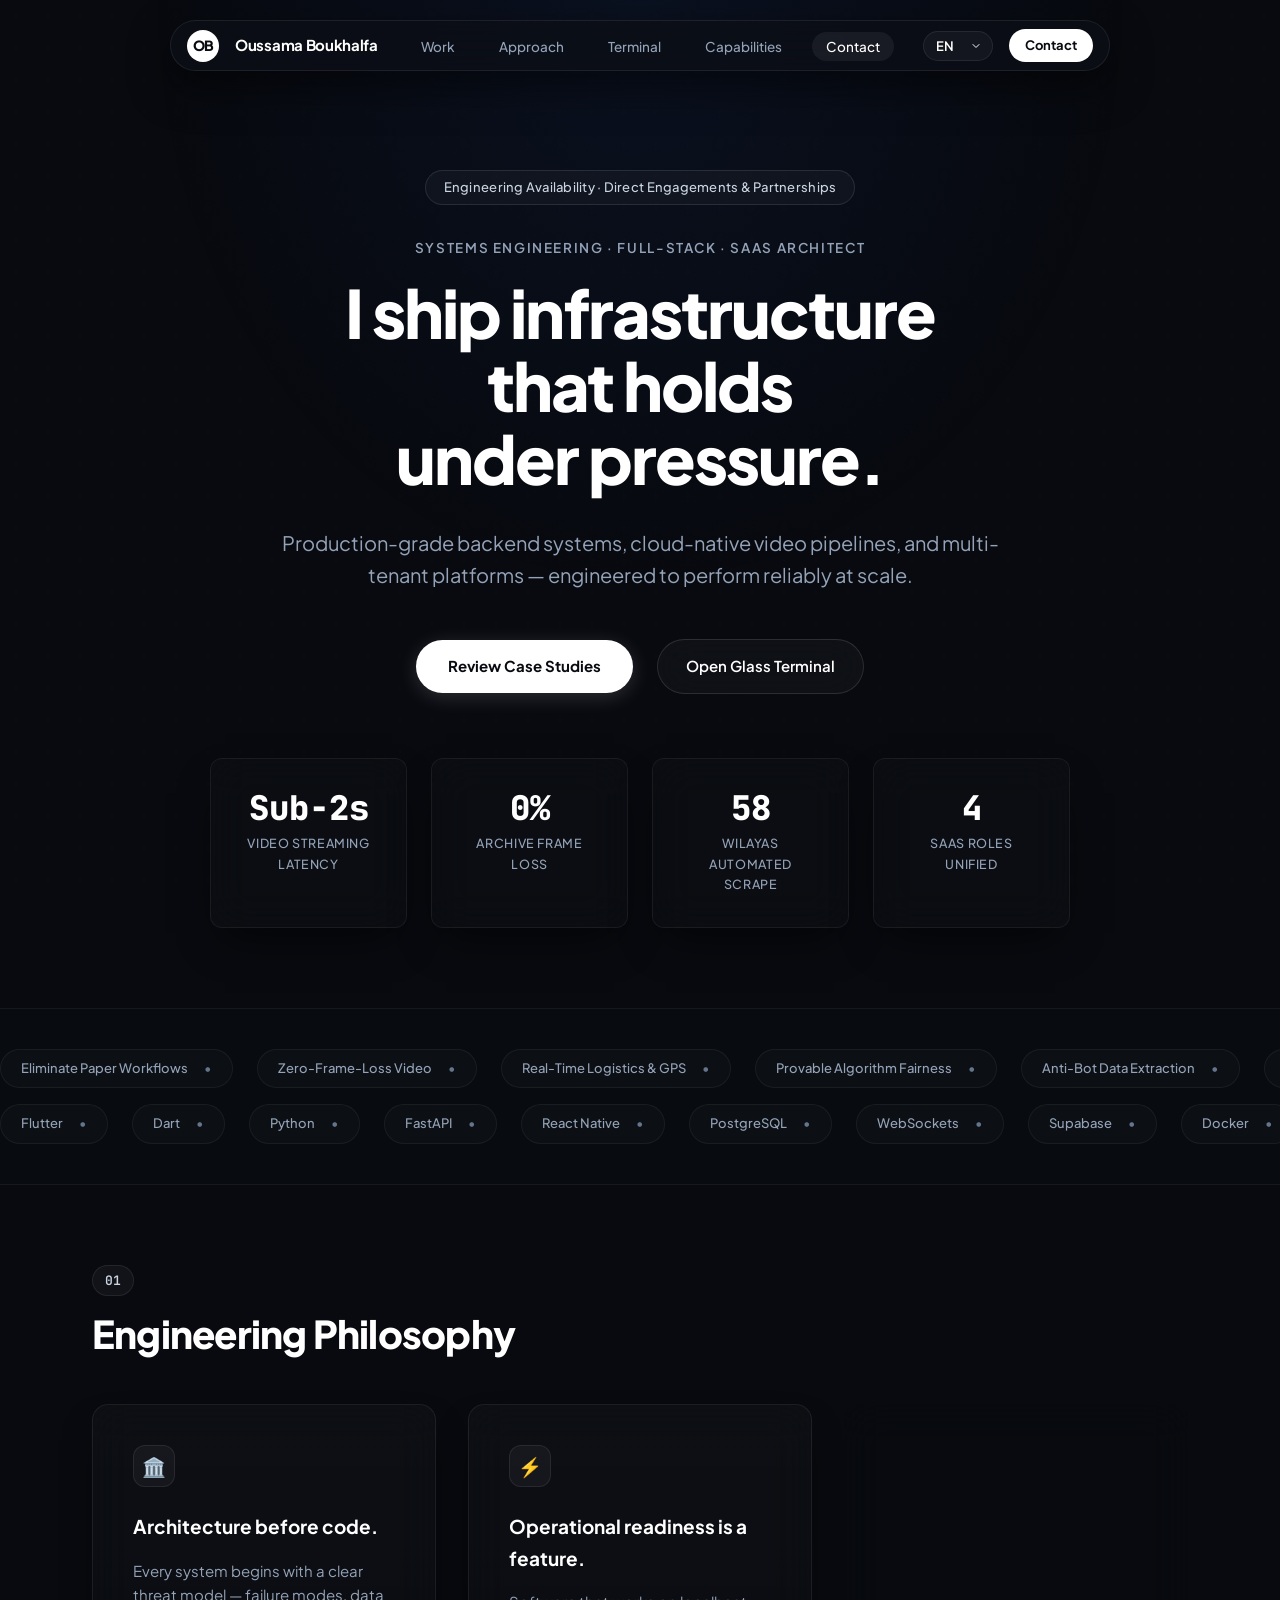
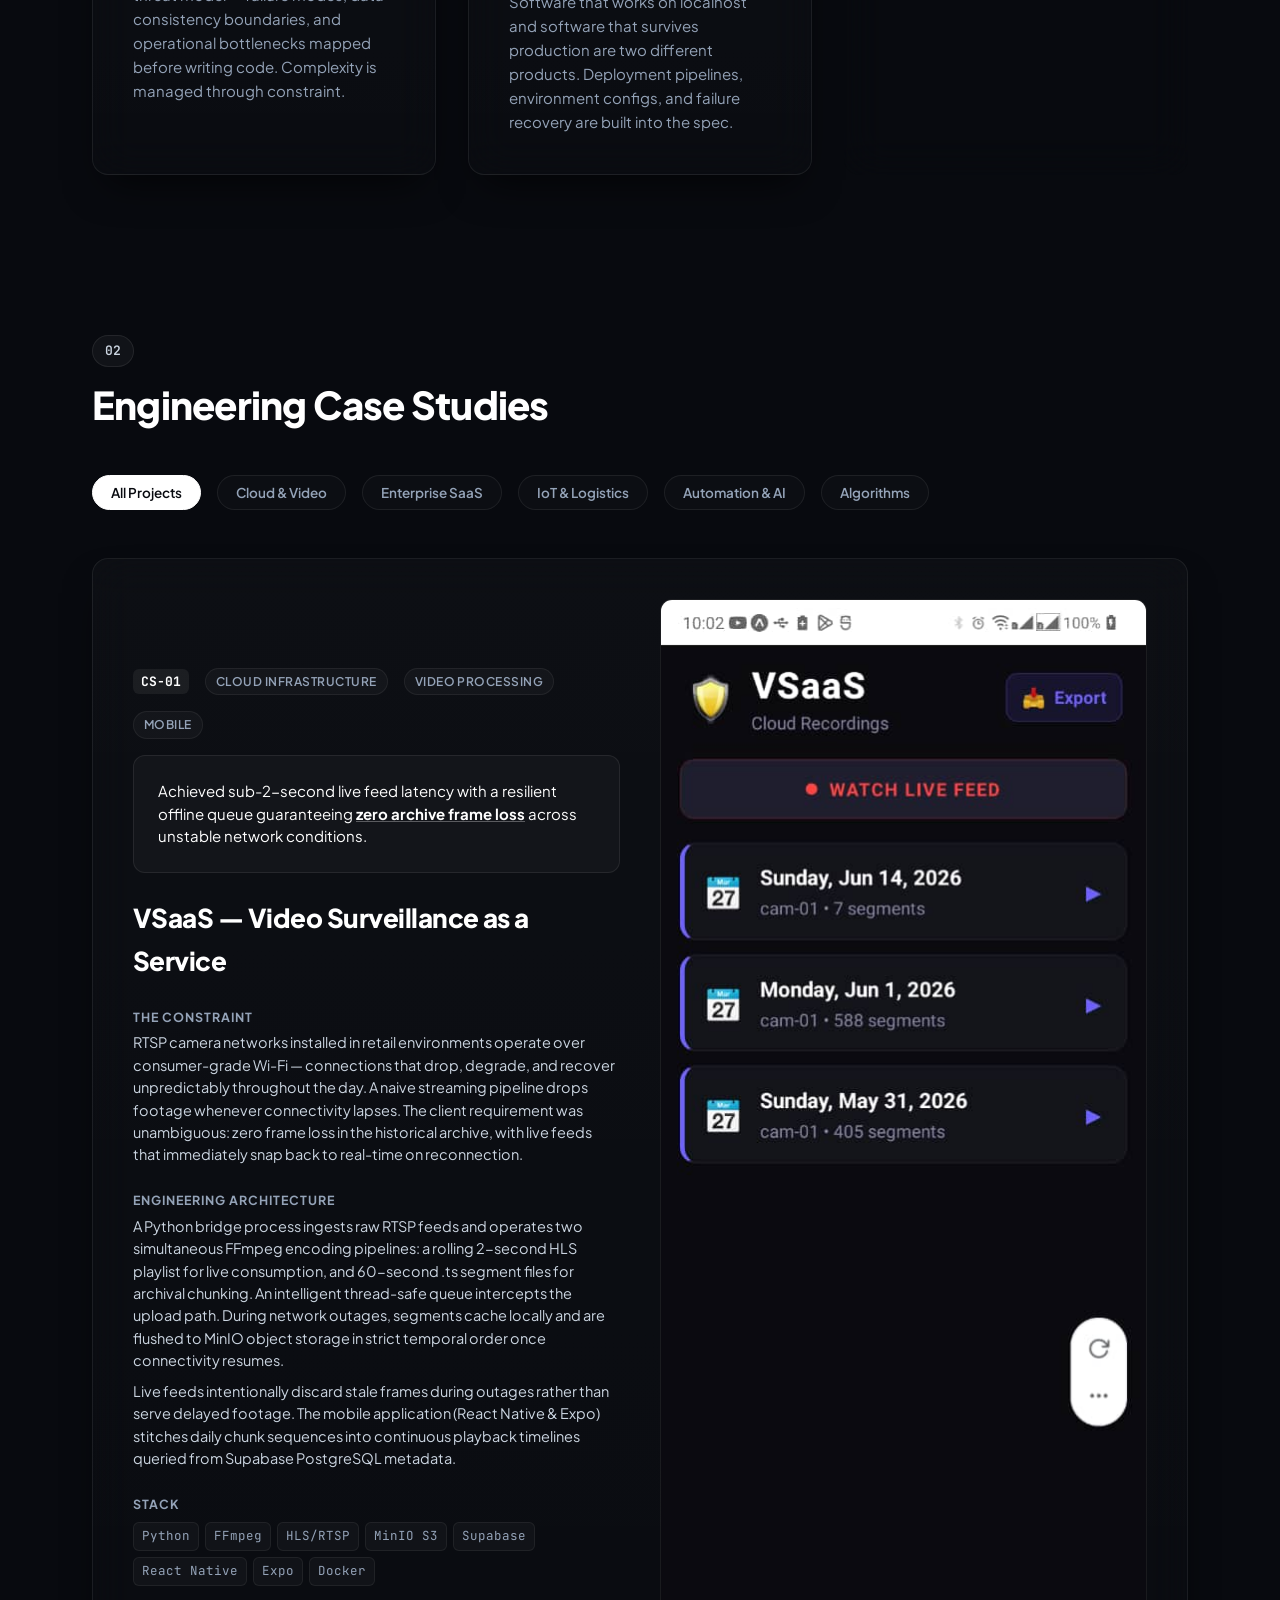
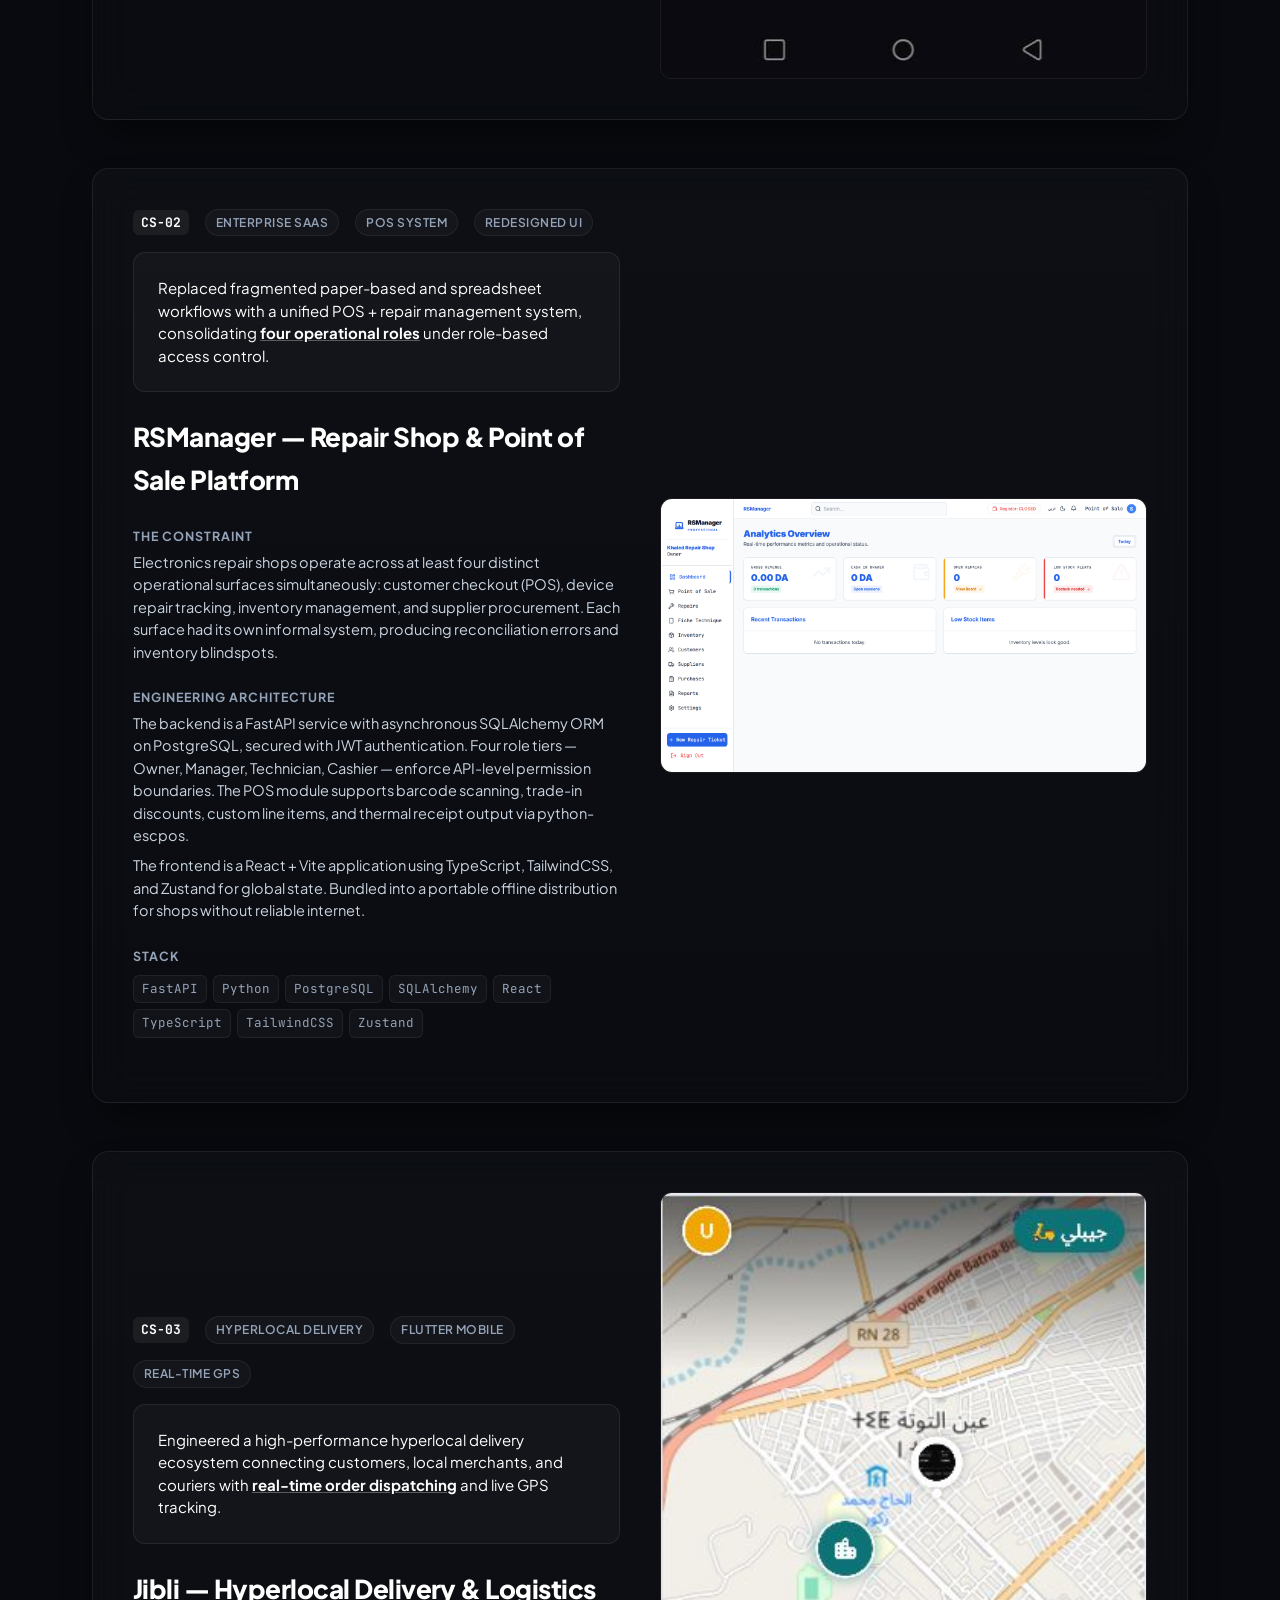
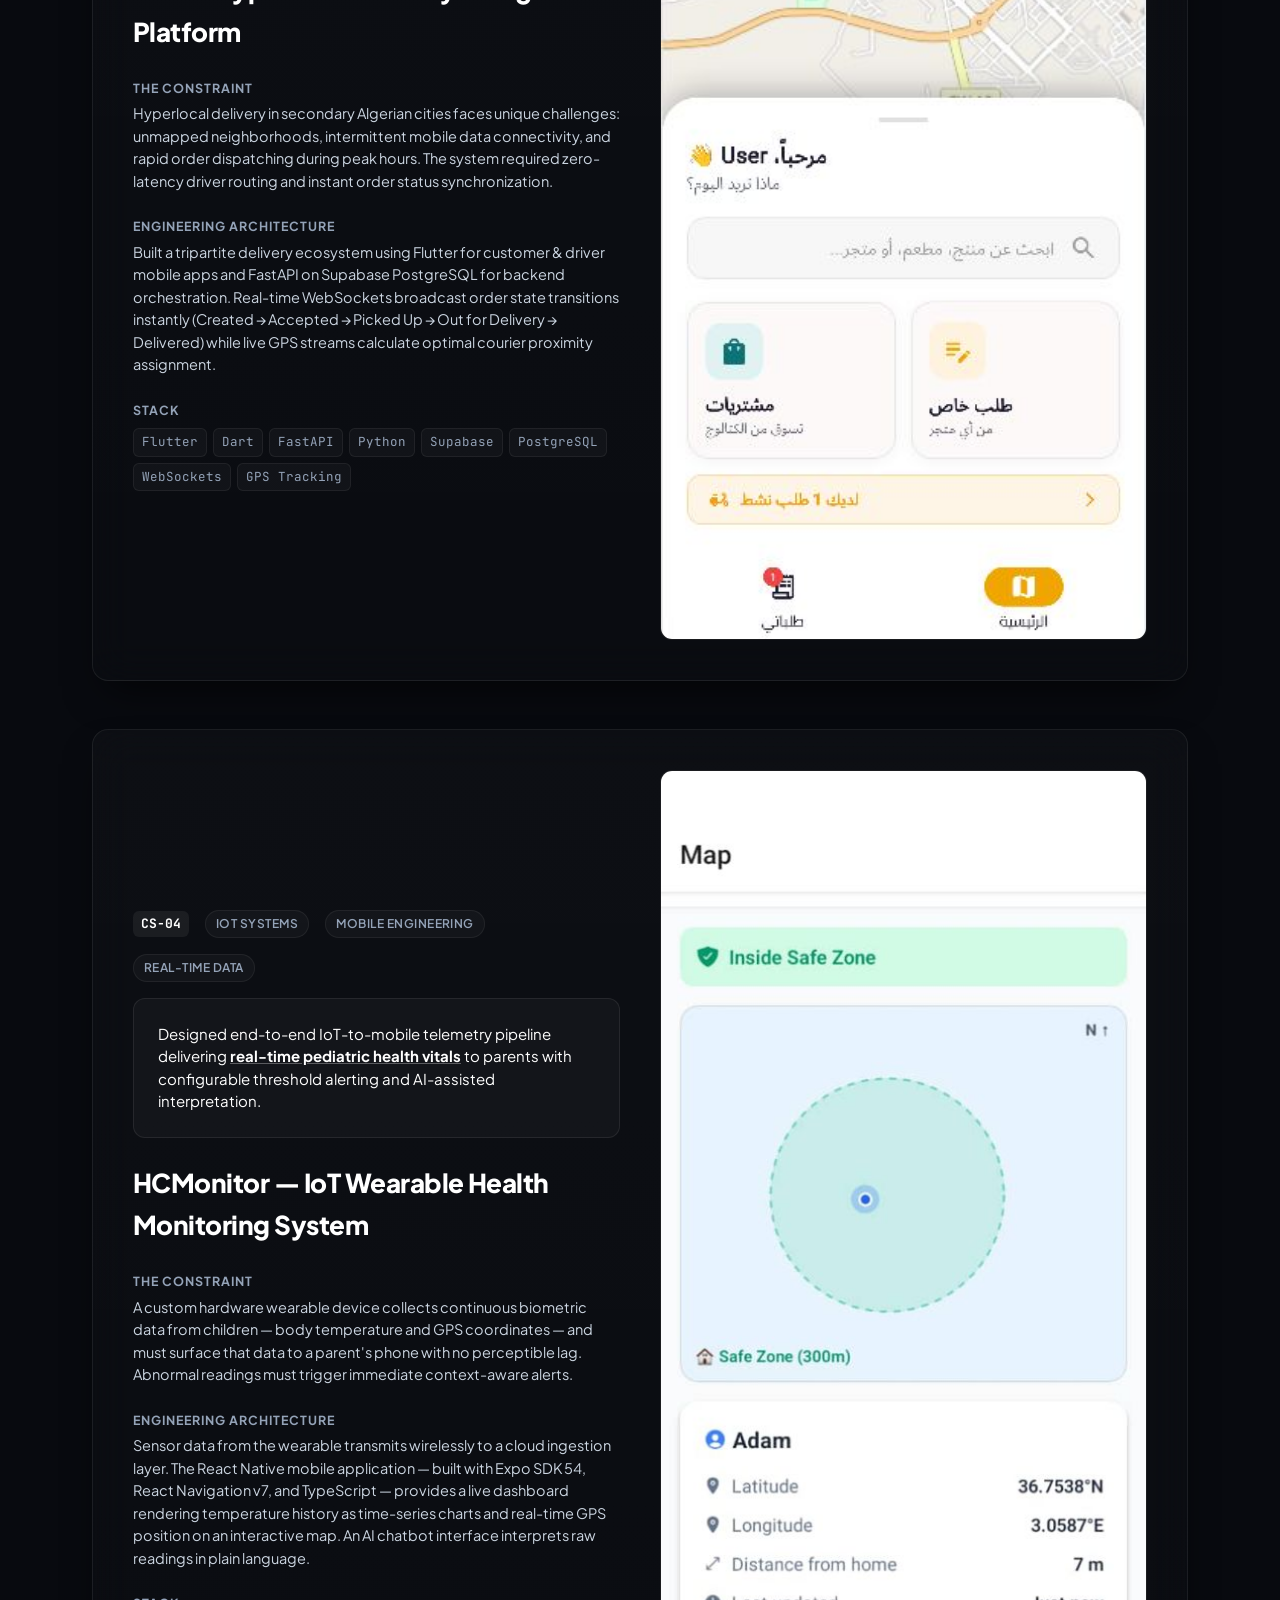
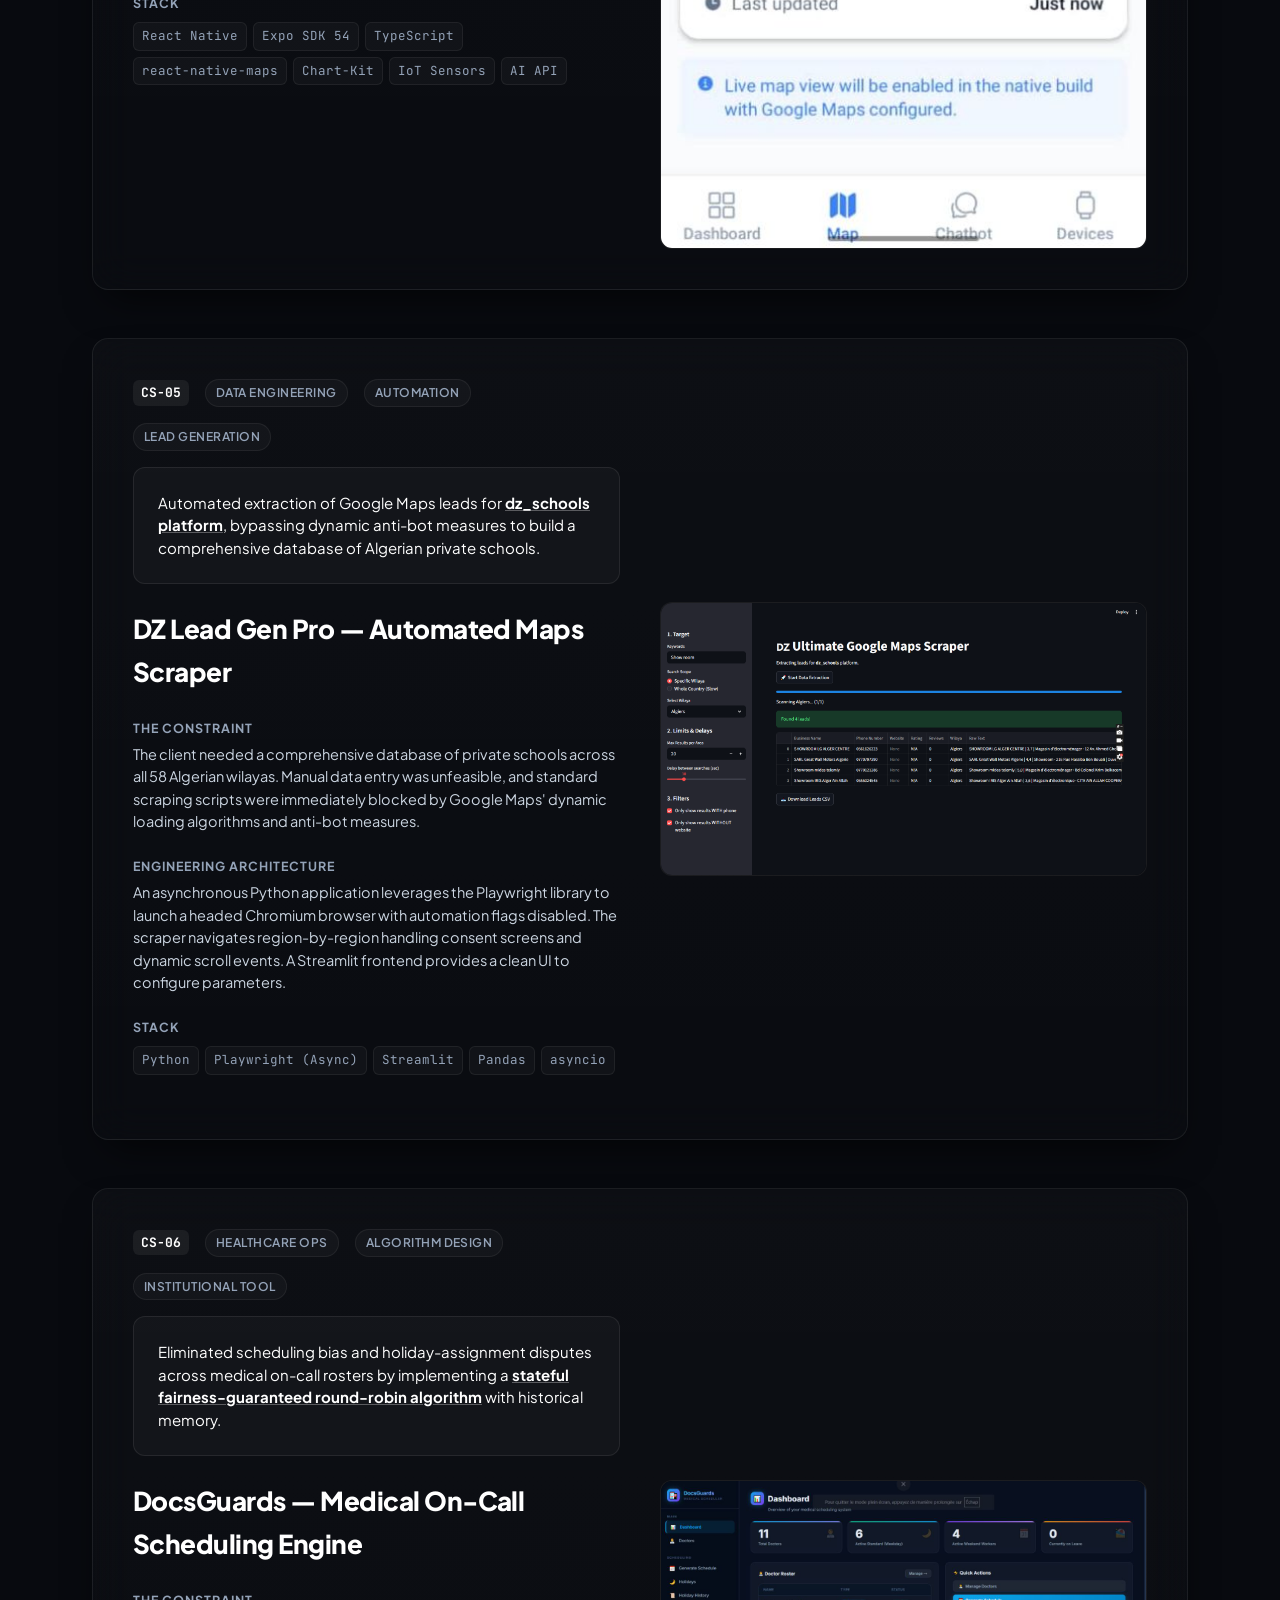
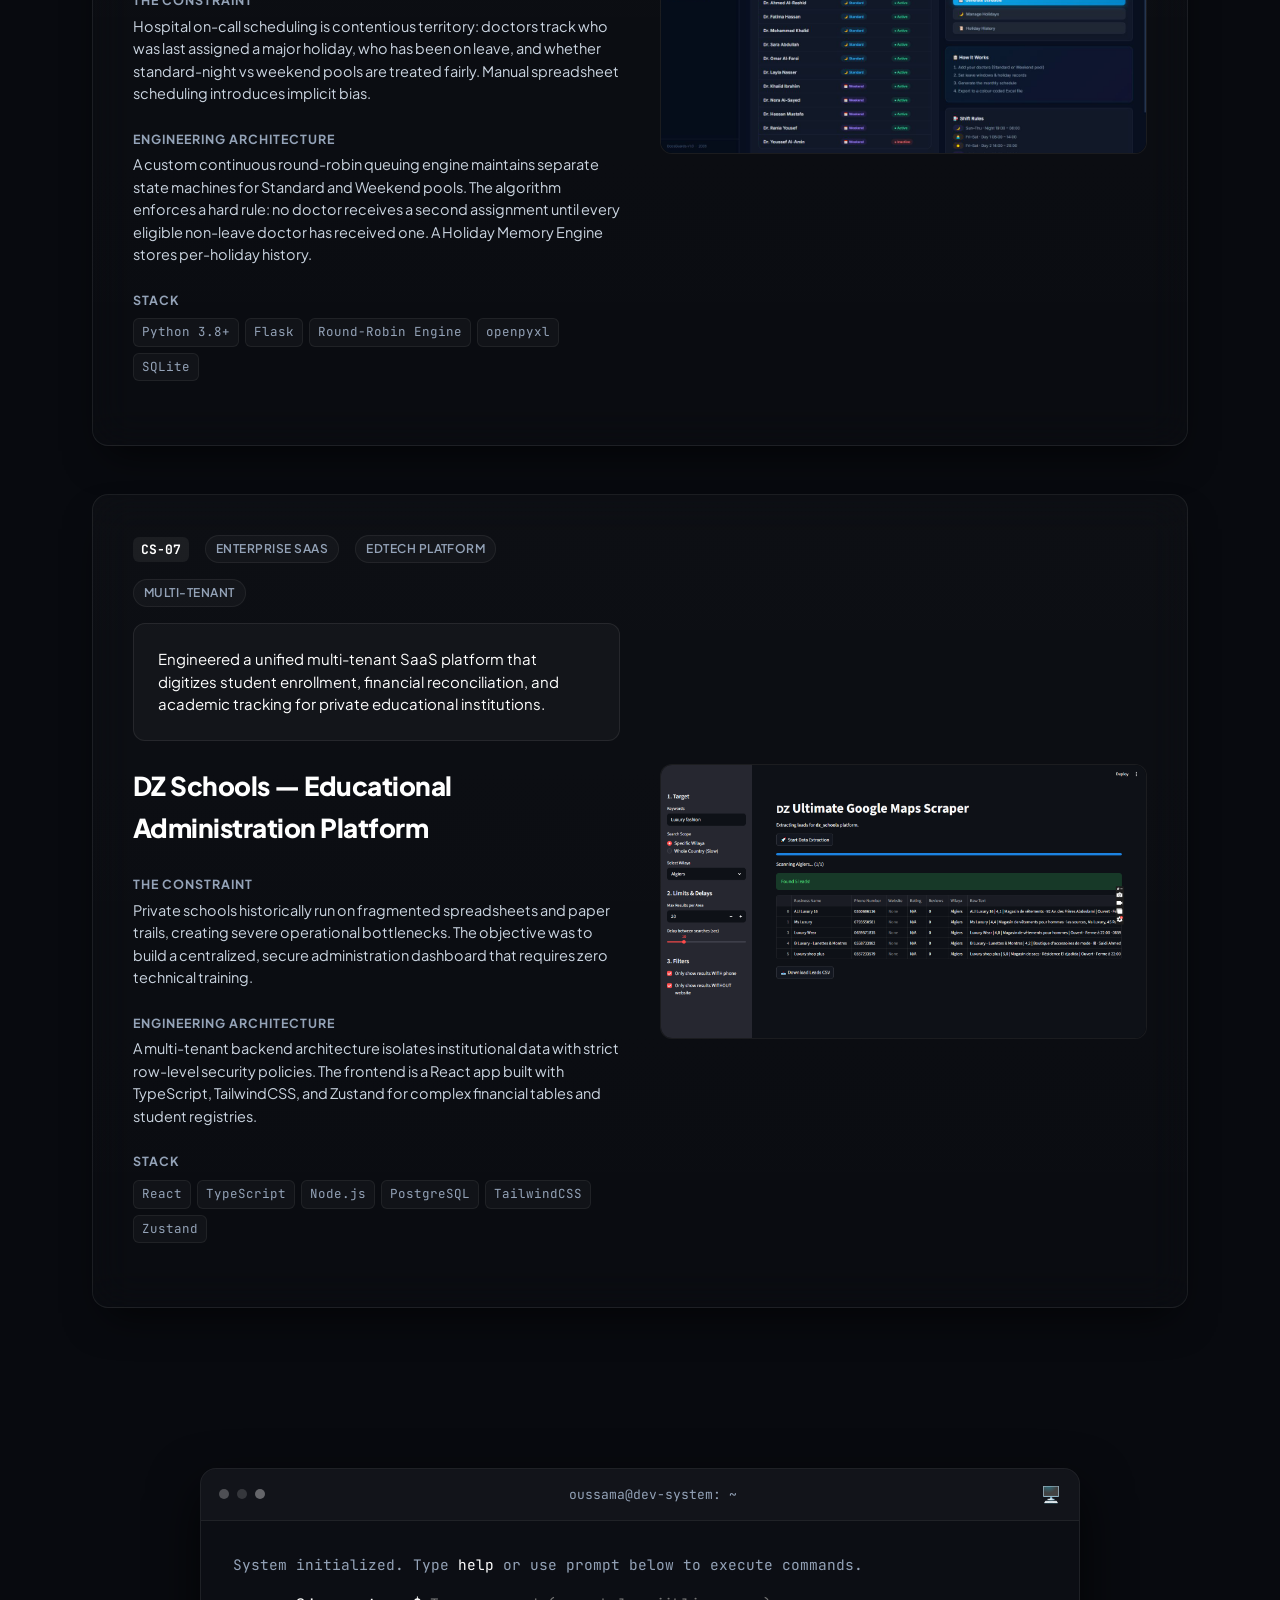
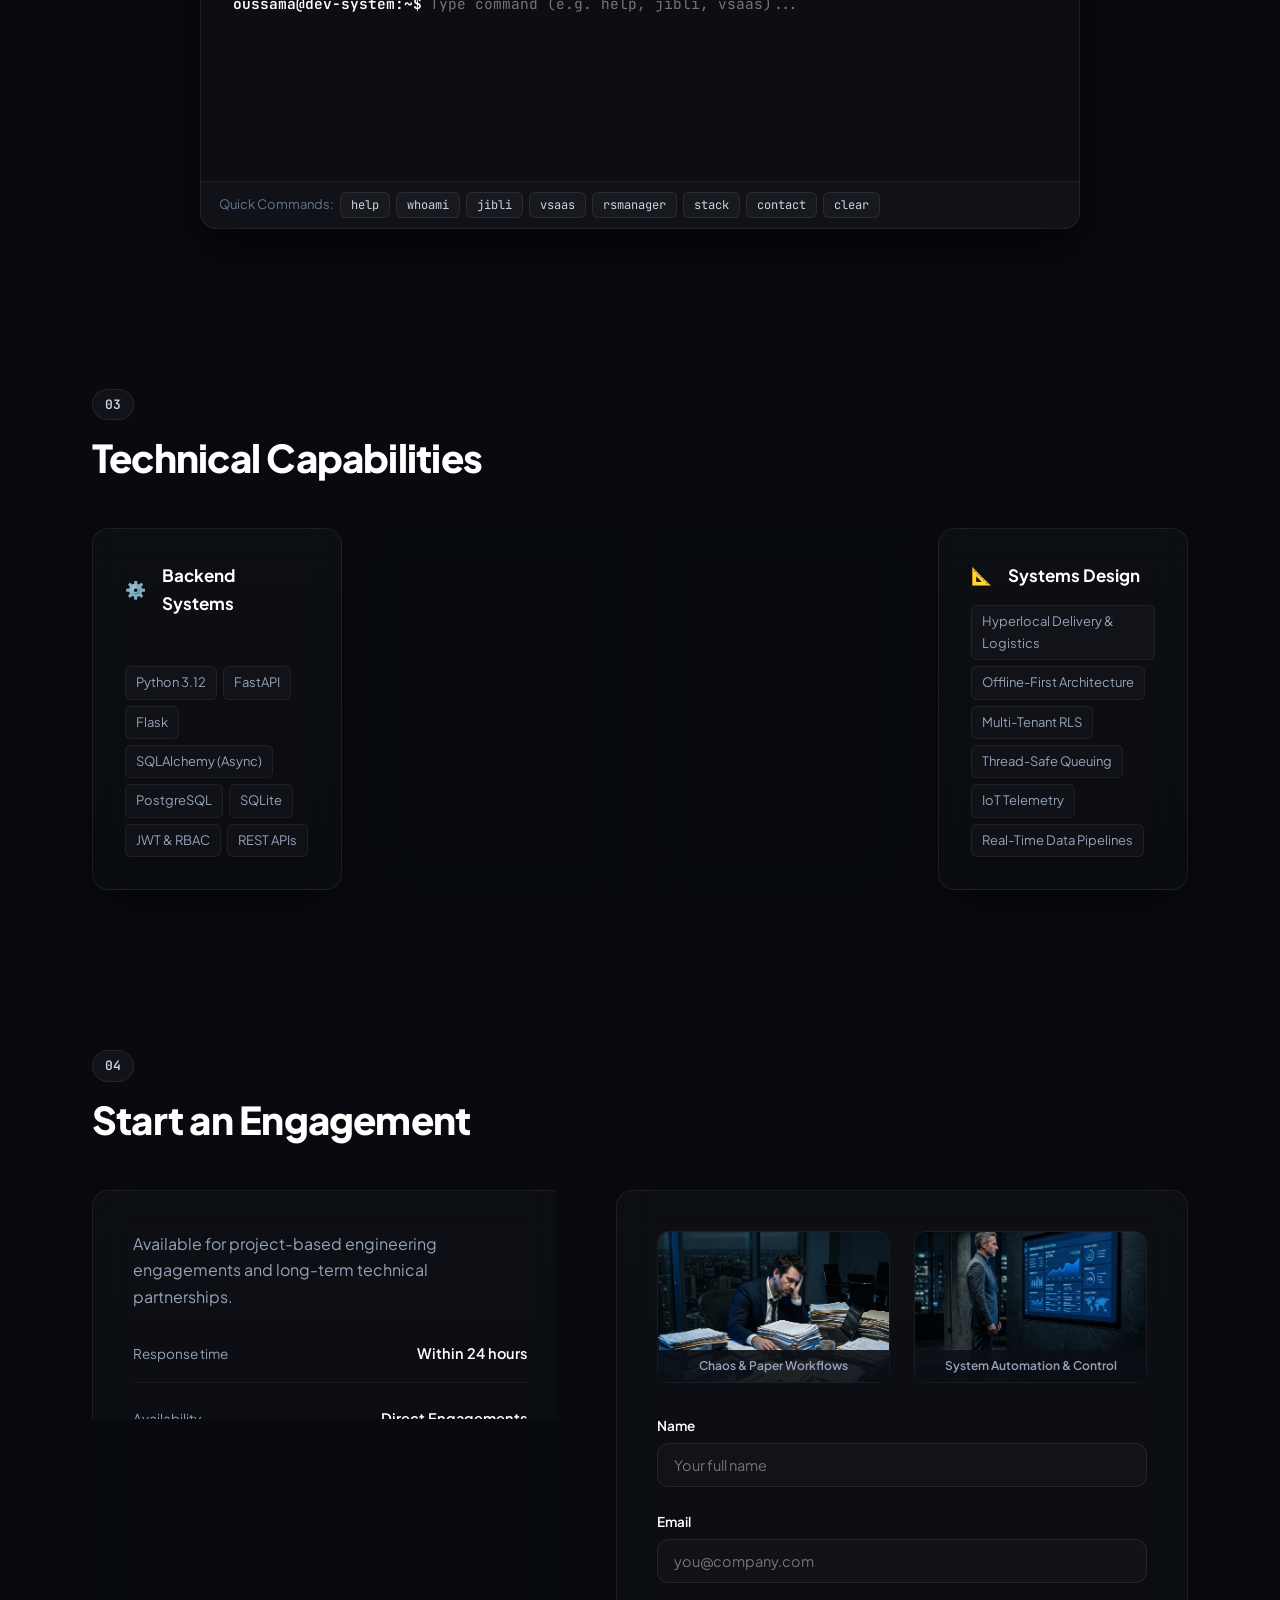
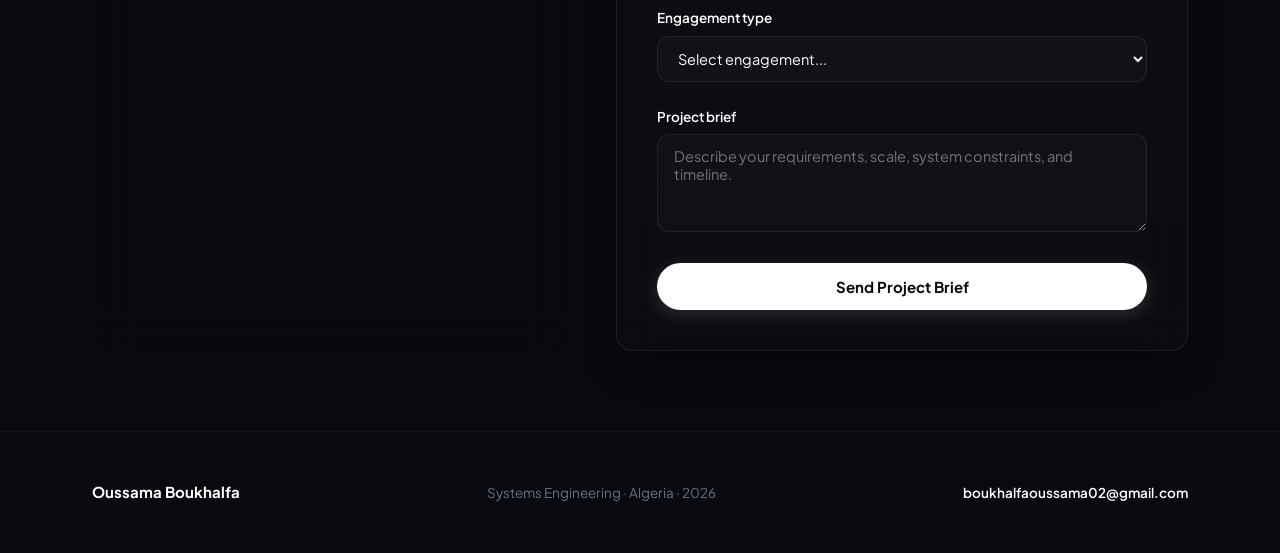
==== index.html @ 6d16a637 "Quiet confidence luxury design rebrand - remove green dot, elevate palette and typography" ====
<!DOCTYPE html>
<html lang="en">
<head>
  <meta charset="UTF-8" />
  <meta name="viewport" content="width=device-width, initial-scale=1.0" />
  <title>Oussama Boukhalfa — Systems Engineer & SaaS Architect</title>
  <meta name="description" content="Production-grade systems engineering — cloud video pipelines, delivery logistics platforms, and enterprise SaaS." />
  <meta name="author" content="Oussama Boukhalfa" />
  <meta property="og:title" content="Oussama Boukhalfa — Systems Engineer & SaaS Architect" />
  <meta property="og:description" content="Production-grade backend systems, cloud video pipelines, delivery logistics platforms, and full-stack SaaS." />
  <meta property="og:type" content="website" />
  <link rel="preconnect" href="https://fonts.googleapis.com" />
  <link rel="preconnect" href="https://fonts.gstatic.com" crossorigin />
  <link href="https://fonts.googleapis.com/css2?family=Plus+Jakarta+Sans:wght@300;400;500;600;700;800&family=JetBrains+Mono:wght@400;500;600&display=swap" rel="stylesheet" />
  <link rel="stylesheet" href="style.css?v=4.0" />
  <script src="translations.js?v=4.0"></script>
  <script src="i18n.js?v=4.0"></script>
</head>
<body>

<div class="glass-mesh-overlay"></div>

<!-- ░░░ FLOATING GLASS NAV ░░░ -->
<header id="site-header">
  <nav class="nav-container">
    <div class="nav-brand">
      <div class="nav-logo-mark">OB</div>
      <a href="#top" class="nav-wordmark">Oussama Boukhalfa</a>
    </div>
    <ul class="nav-anchors">
      <li><a href="#work" data-i18n="nav_work">Work</a></li>
      <li><a href="#approach" data-i18n="nav_approach">Philosophy</a></li>
      <li><a href="#terminal-section" data-i18n="nav_terminal">Terminal</a></li>
      <li><a href="#capabilities" data-i18n="nav_capabilities">Capabilities</a></li>
      <li><a href="#contact" data-i18n="nav_contact">Contact</a></li>
    </ul>
    <div class="nav-actions">
      <select id="lang-select" class="lang-select">
        <option value="en" data-i18n="lang_en">EN</option>
        <option value="fr" data-i18n="lang_fr">FR</option>
        <option value="de" data-i18n="lang_de">DE</option>
        <option value="ar" data-i18n="lang_ar">عربية</option>
      </select>
      <a href="#contact" class="nav-cta" data-i18n="nav_contact">Hire Oussama</a>
    </div>
  </nav>
</header>

<!-- ░░░ HERO SECTION ░░░ -->
<main id="top">
<section id="hero">
  <div class="container">
    <div class="hero-content">
      <div class="hero-status-pill reveal">
        <span data-i18n="hero_availability">Engineering Availability · Direct Engagements & Partnerships</span>
      </div>
      <p class="hero-eyebrow reveal" data-i18n="hero_eyebrow">Systems Engineering · Full-Stack · SaaS Architect</p>
      <h1 class="hero-headline reveal" data-i18n="hero_headline">
        I ship infrastructure<br class="br-desktop" /> that holds<br class="br-mobile" /> under pressure.
      </h1>
      <p class="hero-sub reveal" data-i18n="hero_sub">
        Production-grade backend systems, cloud-native video pipelines, and multi-tenant platforms — engineered to perform reliably at scale.
      </p>
      <div class="hero-actions reveal">
        <a href="#work" class="btn-primary" data-i18n="hero_cta">Review Case Studies</a>
        <a href="#terminal-section" class="btn-glass" data-i18n="hero_cta_alt">Open Glass Terminal</a>
      </div>

      <!-- Glass Stats Grid -->
      <div class="hero-stats-grid reveal">
        <div class="stat-glass-card glass-card">
          <div class="stat-number" data-i18n="stat_1_val">Sub-2s</div>
          <div class="stat-label" data-i18n="stat_1_lbl">Video Streaming Latency</div>
        </div>
        <div class="stat-glass-card glass-card">
          <div class="stat-number" data-i18n="stat_2_val">0%</div>
          <div class="stat-label" data-i18n="stat_2_lbl">Archive Frame Loss</div>
        </div>
        <div class="stat-glass-card glass-card">
          <div class="stat-number" data-i18n="stat_3_val">58</div>
          <div class="stat-label" data-i18n="stat_3_lbl">Wilayas Automated Scrape</div>
        </div>
        <div class="stat-glass-card glass-card">
          <div class="stat-number" data-i18n="stat_4_val">4</div>
          <div class="stat-label" data-i18n="stat_4_lbl">SaaS Roles Unified</div>
        </div>
      </div>

    </div>
  </div>
</section>

<!-- ░░░ MARQUEE SECTION ░░░ -->
<section id="marquee" class="marquee-section">
  <div class="marquee-wrapper">
    <div class="marquee-track track-left">
      <!-- SET 1 -->
      <span class="marquee-item">Eliminate Paper Workflows <span class="dot">•</span></span>
      <span class="marquee-item">Zero-Frame-Loss Video <span class="dot">•</span></span>
      <span class="marquee-item">Real-Time Logistics & GPS <span class="dot">•</span></span>
      <span class="marquee-item">Provable Algorithm Fairness <span class="dot">•</span></span>
      <span class="marquee-item">Anti-Bot Data Extraction <span class="dot">•</span></span>
      <span class="marquee-item">Multi-Tenant RBAC Security <span class="dot">•</span></span>
      <!-- SET 2 -->
      <span class="marquee-item">Eliminate Paper Workflows <span class="dot">•</span></span>
      <span class="marquee-item">Zero-Frame-Loss Video <span class="dot">•</span></span>
      <span class="marquee-item">Real-Time Logistics & GPS <span class="dot">•</span></span>
      <span class="marquee-item">Provable Algorithm Fairness <span class="dot">•</span></span>
      <span class="marquee-item">Anti-Bot Data Extraction <span class="dot">•</span></span>
      <span class="marquee-item">Multi-Tenant RBAC Security <span class="dot">•</span></span>
    </div>
  </div>
  <div class="marquee-wrapper">
    <div class="marquee-track track-right">
      <!-- SET 1 -->
      <span class="marquee-item">Flutter <span class="dot">•</span></span>
      <span class="marquee-item">Dart <span class="dot">•</span></span>
      <span class="marquee-item">Python <span class="dot">•</span></span>
      <span class="marquee-item">FastAPI <span class="dot">•</span></span>
      <span class="marquee-item">React Native <span class="dot">•</span></span>
      <span class="marquee-item">PostgreSQL <span class="dot">•</span></span>
      <span class="marquee-item">WebSockets <span class="dot">•</span></span>
      <span class="marquee-item">Supabase <span class="dot">•</span></span>
      <span class="marquee-item">Docker <span class="dot">•</span></span>
      <!-- SET 2 -->
      <span class="marquee-item">Flutter <span class="dot">•</span></span>
      <span class="marquee-item">Dart <span class="dot">•</span></span>
      <span class="marquee-item">Python <span class="dot">•</span></span>
      <span class="marquee-item">FastAPI <span class="dot">•</span></span>
      <span class="marquee-item">React Native <span class="dot">•</span></span>
      <span class="marquee-item">PostgreSQL <span class="dot">•</span></span>
      <span class="marquee-item">WebSockets <span class="dot">•</span></span>
      <span class="marquee-item">Supabase <span class="dot">•</span></span>
      <span class="marquee-item">Docker <span class="dot">•</span></span>
    </div>
  </div>
</section>

<!-- ░░░ ENGINEERING PHILOSOPHY ░░░ -->
<section id="approach">
  <div class="container">
    <div class="section-header reveal">
      <span class="section-index">01</span>
      <h2 class="section-heading" data-i18n="approach_heading">Engineering Philosophy</h2>
    </div>
    <div class="philosophy-grid">
      <div class="principle-card glass-card reveal">
        <div class="principle-icon">🏛️</div>
        <h3 data-i18n="app_p1_h">Architecture before code.</h3>
        <p data-i18n="app_p1_p">Every system begins with a clear threat model — failure modes, data consistency boundaries, and operational bottlenecks mapped before writing code. Complexity is managed through constraint.</p>
      </div>
      <div class="principle-card glass-card reveal">
        <div class="principle-icon">⚡</div>
        <h3 data-i18n="app_p2_h">Operational readiness is a feature.</h3>
        <p data-i18n="app_p2_p">Software that works on localhost and software that survives production are two different products. Deployment pipelines, environment configs, and failure recovery are built into the spec.</p>
      </div>
      <div class="principle-card glass-card reveal">
        <div class="principle-icon">📦</div>
        <h3 data-i18n="app_p3_h">The system is the product.</h3>
        <p data-i18n="app_p3_p">Individual components are not deliverables. A working, monitored, documented system that a non-technical operator can maintain without calling the developer — that is the deliverable.</p>
      </div>
    </div>
  </div>
</section>

<!-- ░░░ CASE STUDIES SHOWCASE ░░░ -->
<section id="work">
  <div class="container">
    <div class="section-header reveal">
      <span class="section-index">02</span>
      <h2 class="section-heading" data-i18n="work_heading">Engineering Case Studies</h2>
    </div>

    <!-- Filter Buttons -->
    <div class="work-filter-bar reveal">
      <button class="filter-btn active" data-filter="all" data-i18n="filter_all">All Projects</button>
      <button class="filter-btn" data-filter="cloud" data-i18n="filter_cloud">Cloud & Video</button>
      <button class="filter-btn" data-filter="saas" data-i18n="filter_saas">Enterprise SaaS</button>
      <button class="filter-btn" data-filter="iot" data-i18n="filter_iot">IoT & Logistics</button>
      <button class="filter-btn" data-filter="automation" data-i18n="filter_automation">Automation & AI</button>
      <button class="filter-btn" data-filter="engine" data-i18n="filter_engine">Algorithms</button>
    </div>

    <div class="case-studies-list">

      <!-- Case Study 01: VSaaS -->
      <article class="case-study-card glass-card reveal" data-category="cloud">
        <div class="cs-info">
          <div class="cs-badge-row">
            <span class="cs-num">CS-01</span>
            <span class="cs-tag">Cloud Infrastructure</span>
            <span class="cs-tag">Video Processing</span>
            <span class="cs-tag">Mobile</span>
          </div>
          <div class="cs-result-banner" data-i18n="cs1_result">
            Achieved sub-2-second live feed latency with a resilient offline queue guaranteeing <strong>zero archive frame loss</strong> across unstable network conditions.
          </div>
          <h3 class="cs-title" data-i18n="cs1_title">VSaaS — Video Surveillance as a Service</h3>
          
          <div class="cs-block">
            <div class="cs-block-label" data-i18n="cs_constraint">The Constraint</div>
            <p data-i18n="cs1_constraint_p">RTSP camera networks installed in retail environments operate over consumer-grade Wi-Fi — connections that drop, degrade, and recover unpredictably throughout the day. A naive streaming pipeline drops footage whenever connectivity lapses. The client requirement was unambiguous: zero frame loss in the historical archive, with live feeds that immediately snap back to real-time on reconnection.</p>
          </div>

          <div class="cs-block">
            <div class="cs-block-label" data-i18n="cs_arch">Engineering Architecture</div>
            <p data-i18n="cs1_arch_p1">A Python bridge process ingests raw RTSP feeds and operates two simultaneous FFmpeg encoding pipelines: a rolling 2-second HLS playlist for live consumption, and 60-second .ts segment files for archival chunking. An intelligent thread-safe queue intercepts the upload path. During network outages, segments cache locally and are flushed to MinIO object storage in strict temporal order once connectivity resumes.</p>
            <p data-i18n="cs1_arch_p2" style="margin-top:8px;">Live feeds intentionally discard stale frames during outages rather than serve delayed footage. The mobile application (React Native & Expo) stitches daily chunk sequences into continuous playback timelines queried from Supabase PostgreSQL metadata.</p>
          </div>

          <div class="cs-block">
            <div class="cs-block-label" data-i18n="cs_stack">Stack</div>
            <div class="cs-stack-pills">
              <span class="cs-stack-pill">Python</span>
              <span class="cs-stack-pill">FFmpeg</span>
              <span class="cs-stack-pill">HLS/RTSP</span>
              <span class="cs-stack-pill">MinIO S3</span>
              <span class="cs-stack-pill">Supabase</span>
              <span class="cs-stack-pill">React Native</span>
              <span class="cs-stack-pill">Expo</span>
              <span class="cs-stack-pill">Docker</span>
            </div>
          </div>
        </div>

        <div class="cs-visual-container" onclick="openLightbox('screenshots/VSaaS.jpeg', 'VSaaS — Video Surveillance Architecture')">
          <img src="screenshots/VSaaS.jpeg" alt="VSaaS Architecture" />
          <div class="cs-visual-overlay">
            <span class="zoom-hint">🔍 <span data-i18n="cs_zoom_hint">Click screenshot to expand</span></span>
          </div>
        </div>
      </article>

      <!-- Case Study 02: RSManager (Rebranded & Redesigned) -->
      <article class="case-study-card glass-card reveal" data-category="saas">
        <div class="cs-info">
          <div class="cs-badge-row">
            <span class="cs-num">CS-02</span>
            <span class="cs-tag">Enterprise SaaS</span>
            <span class="cs-tag">POS System</span>
            <span class="cs-tag">Redesigned UI</span>
          </div>
          <div class="cs-result-banner" data-i18n="cs2_result">
            Replaced fragmented paper-based and spreadsheet workflows with a unified POS + repair management system, consolidating <strong>four operational roles</strong> under role-based access control.
          </div>
          <h3 class="cs-title" data-i18n="cs2_title">RSManager — Repair Shop & Point of Sale Platform</h3>

          <div class="cs-block">
            <div class="cs-block-label" data-i18n="cs_constraint">The Constraint</div>
            <p data-i18n="cs2_constraint_p">Electronics repair shops operate across at least four distinct operational surfaces simultaneously: customer checkout (POS), device repair tracking, inventory management, and supplier procurement. Each surface had its own informal system, producing reconciliation errors and inventory blindspots.</p>
          </div>

          <div class="cs-block">
            <div class="cs-block-label" data-i18n="cs_arch">Engineering Architecture</div>
            <p data-i18n="cs2_arch_p1">The backend is a FastAPI service with asynchronous SQLAlchemy ORM on PostgreSQL, secured with JWT authentication. Four role tiers — Owner, Manager, Technician, Cashier — enforce API-level permission boundaries. The POS module supports barcode scanning, trade-in discounts, custom line items, and thermal receipt output via python-escpos.</p>
            <p data-i18n="cs2_arch_p2" style="margin-top:8px;">The frontend is a React + Vite application using TypeScript, TailwindCSS, and Zustand for global state. Bundled into a portable offline distribution for shops without reliable internet.</p>
          </div>

          <div class="cs-block">
            <div class="cs-block-label" data-i18n="cs_stack">Stack</div>
            <div class="cs-stack-pills">
              <span class="cs-stack-pill">FastAPI</span>
              <span class="cs-stack-pill">Python</span>
              <span class="cs-stack-pill">PostgreSQL</span>
              <span class="cs-stack-pill">SQLAlchemy</span>
              <span class="cs-stack-pill">React</span>
              <span class="cs-stack-pill">TypeScript</span>
              <span class="cs-stack-pill">TailwindCSS</span>
              <span class="cs-stack-pill">Zustand</span>
            </div>
          </div>
        </div>

        <div class="cs-visual-container" onclick="openLightbox('screenshots/RSMGR.PNG', 'RSManager — Rebranded Repair Shop & POS System Interface')">
          <img src="screenshots/RSMGR.PNG" alt="RSManager Rebranded Dashboard" />
          <div class="cs-visual-overlay">
            <span class="zoom-hint">🔍 <span data-i18n="cs_zoom_hint">Click screenshot to expand</span></span>
          </div>
        </div>
      </article>

      <!-- Case Study 03: Jibli Delivery App -->
      <article class="case-study-card glass-card reveal" data-category="iot">
        <div class="cs-info">
          <div class="cs-badge-row">
            <span class="cs-num">CS-03</span>
            <span class="cs-tag">Hyperlocal Delivery</span>
            <span class="cs-tag">Flutter Mobile</span>
            <span class="cs-tag">Real-Time GPS</span>
          </div>
          <div class="cs-result-banner" data-i18n="cs7_result">
            Engineered a high-performance hyperlocal delivery ecosystem connecting customers, local merchants, and couriers with <strong>real-time order dispatching</strong> and live GPS tracking.
          </div>
          <h3 class="cs-title" data-i18n="cs7_title">Jibli — Hyperlocal Delivery & Logistics Platform</h3>

          <div class="cs-block">
            <div class="cs-block-label" data-i18n="cs_constraint">The Constraint</div>
            <p data-i18n="cs7_constraint_p">Hyperlocal delivery in secondary Algerian cities faces unique challenges: unmapped neighborhoods, intermittent mobile data connectivity, and rapid order dispatching during peak hours. The system required zero-latency driver routing and instant order status synchronization.</p>
          </div>

          <div class="cs-block">
            <div class="cs-block-label" data-i18n="cs_arch">Engineering Architecture</div>
            <p data-i18n="cs7_arch_p">Built a tripartite delivery ecosystem using Flutter for customer & driver mobile apps and FastAPI on Supabase PostgreSQL for backend orchestration. Real-time WebSockets broadcast order state transitions instantly (Created → Accepted → Picked Up → Out for Delivery → Delivered) while live GPS streams calculate optimal courier proximity assignment.</p>
          </div>

          <div class="cs-block">
            <div class="cs-block-label" data-i18n="cs_stack">Stack</div>
            <div class="cs-stack-pills">
              <span class="cs-stack-pill">Flutter</span>
              <span class="cs-stack-pill">Dart</span>
              <span class="cs-stack-pill">FastAPI</span>
              <span class="cs-stack-pill">Python</span>
              <span class="cs-stack-pill">Supabase</span>
              <span class="cs-stack-pill">PostgreSQL</span>
              <span class="cs-stack-pill">WebSockets</span>
              <span class="cs-stack-pill">GPS Tracking</span>
            </div>
          </div>
        </div>

        <div class="cs-visual-container" onclick="openLightbox('screenshots/Jibli.jpg', 'Jibli — Hyperlocal Mobile Delivery & Logistics Application')">
          <img src="screenshots/Jibli.jpg" alt="Jibli Delivery Mobile App Interface" />
          <div class="cs-visual-overlay">
            <span class="zoom-hint">🔍 <span data-i18n="cs_zoom_hint">Click screenshot to expand</span></span>
          </div>
        </div>
      </article>

      <!-- Case Study 04: HCMonitor -->
      <article class="case-study-card glass-card reveal" data-category="iot">
        <div class="cs-info">
          <div class="cs-badge-row">
            <span class="cs-num">CS-04</span>
            <span class="cs-tag">IoT Systems</span>
            <span class="cs-tag">Mobile Engineering</span>
            <span class="cs-tag">Real-Time Data</span>
          </div>
          <div class="cs-result-banner" data-i18n="cs3_result">
            Designed end-to-end IoT-to-mobile telemetry pipeline delivering <strong>real-time pediatric health vitals</strong> to parents with configurable threshold alerting and AI-assisted interpretation.
          </div>
          <h3 class="cs-title" data-i18n="cs3_title">HCMonitor — IoT Wearable Health Monitoring System</h3>

          <div class="cs-block">
            <div class="cs-block-label" data-i18n="cs_constraint">The Constraint</div>
            <p data-i18n="cs3_constraint_p">A custom hardware wearable device collects continuous biometric data from children — body temperature and GPS coordinates — and must surface that data to a parent's phone with no perceptible lag. Abnormal readings must trigger immediate context-aware alerts.</p>
          </div>

          <div class="cs-block">
            <div class="cs-block-label" data-i18n="cs_arch">Engineering Architecture</div>
            <p data-i18n="cs3_arch_p">Sensor data from the wearable transmits wirelessly to a cloud ingestion layer. The React Native mobile application — built with Expo SDK 54, React Navigation v7, and TypeScript — provides a live dashboard rendering temperature history as time-series charts and real-time GPS position on an interactive map. An AI chatbot interface interprets raw readings in plain language.</p>
          </div>

          <div class="cs-block">
            <div class="cs-block-label" data-i18n="cs_stack">Stack</div>
            <div class="cs-stack-pills">
              <span class="cs-stack-pill">React Native</span>
              <span class="cs-stack-pill">Expo SDK 54</span>
              <span class="cs-stack-pill">TypeScript</span>
              <span class="cs-stack-pill">react-native-maps</span>
              <span class="cs-stack-pill">Chart-Kit</span>
              <span class="cs-stack-pill">IoT Sensors</span>
              <span class="cs-stack-pill">AI API</span>
            </div>
          </div>
        </div>

        <div class="cs-visual-container" onclick="openLightbox('screenshots/hcmonitor3.jpg', 'HCMonitor — IoT Pediatric Monitoring Mobile Interface')">
          <img src="screenshots/hcmonitor3.jpg" alt="HCMonitor Mobile Application" />
          <div class="cs-visual-overlay">
            <span class="zoom-hint">🔍 <span data-i18n="cs_zoom_hint">Click screenshot to expand</span></span>
          </div>
        </div>
      </article>

      <!-- Case Study 05: DZ Lead Gen Pro -->
      <article class="case-study-card glass-card reveal" data-category="automation">
        <div class="cs-info">
          <div class="cs-badge-row">
            <span class="cs-num">CS-05</span>
            <span class="cs-tag">Data Engineering</span>
            <span class="cs-tag">Automation</span>
            <span class="cs-tag">Lead Generation</span>
          </div>
          <div class="cs-result-banner" data-i18n="cs4_result">
            Automated extraction of Google Maps leads for <strong>dz_schools platform</strong>, bypassing dynamic anti-bot measures to build a comprehensive database of Algerian private schools.
          </div>
          <h3 class="cs-title" data-i18n="cs4_title">DZ Lead Gen Pro — Automated Maps Scraper</h3>

          <div class="cs-block">
            <div class="cs-block-label" data-i18n="cs_constraint">The Constraint</div>
            <p data-i18n="cs4_constraint_p">The client needed a comprehensive database of private schools across all 58 Algerian wilayas. Manual data entry was unfeasible, and standard scraping scripts were immediately blocked by Google Maps' dynamic loading algorithms and anti-bot measures.</p>
          </div>

          <div class="cs-block">
            <div class="cs-block-label" data-i18n="cs_arch">Engineering Architecture</div>
            <p data-i18n="cs4_arch_p">An asynchronous Python application leverages the Playwright library to launch a headed Chromium browser with automation flags disabled. The scraper navigates region-by-region handling consent screens and dynamic scroll events. A Streamlit frontend provides a clean UI to configure parameters.</p>
          </div>

          <div class="cs-block">
            <div class="cs-block-label" data-i18n="cs_stack">Stack</div>
            <div class="cs-stack-pills">
              <span class="cs-stack-pill">Python</span>
              <span class="cs-stack-pill">Playwright (Async)</span>
              <span class="cs-stack-pill">Streamlit</span>
              <span class="cs-stack-pill">Pandas</span>
              <span class="cs-stack-pill">asyncio</span>
            </div>
          </div>
        </div>

        <div class="cs-visual-container" onclick="openLightbox('screenshots/11.03.2026_13.45.55_REC.png', 'DZ Lead Gen Pro — Streamlit Interface')">
          <img src="screenshots/11.03.2026_13.45.55_REC.png" alt="DZ Lead Gen Pro Streamlit Interface" />
          <div class="cs-visual-overlay">
            <span class="zoom-hint">🔍 <span data-i18n="cs_zoom_hint">Click screenshot to expand</span></span>
          </div>
        </div>
      </article>

      <!-- Case Study 06: DocsGuards -->
      <article class="case-study-card glass-card reveal" data-category="engine">
        <div class="cs-info">
          <div class="cs-badge-row">
            <span class="cs-num">CS-06</span>
            <span class="cs-tag">Healthcare Ops</span>
            <span class="cs-tag">Algorithm Design</span>
            <span class="cs-tag">Institutional Tool</span>
          </div>
          <div class="cs-result-banner" data-i18n="cs5_result">
            Eliminated scheduling bias and holiday-assignment disputes across medical on-call rosters by implementing a <strong>stateful fairness-guaranteed round-robin algorithm</strong> with historical memory.
          </div>
          <h3 class="cs-title" data-i18n="cs5_title">DocsGuards — Medical On-Call Scheduling Engine</h3>

          <div class="cs-block">
            <div class="cs-block-label" data-i18n="cs_constraint">The Constraint</div>
            <p data-i18n="cs5_constraint_p">Hospital on-call scheduling is contentious territory: doctors track who was last assigned a major holiday, who has been on leave, and whether standard-night vs weekend pools are treated fairly. Manual spreadsheet scheduling introduces implicit bias.</p>
          </div>

          <div class="cs-block">
            <div class="cs-block-label" data-i18n="cs_arch">Engineering Architecture</div>
            <p data-i18n="cs5_arch_p">A custom continuous round-robin queuing engine maintains separate state machines for Standard and Weekend pools. The algorithm enforces a hard rule: no doctor receives a second assignment until every eligible non-leave doctor has received one. A Holiday Memory Engine stores per-holiday history.</p>
          </div>

          <div class="cs-block">
            <div class="cs-block-label" data-i18n="cs_stack">Stack</div>
            <div class="cs-stack-pills">
              <span class="cs-stack-pill">Python 3.8+</span>
              <span class="cs-stack-pill">Flask</span>
              <span class="cs-stack-pill">Round-Robin Engine</span>
              <span class="cs-stack-pill">openpyxl</span>
              <span class="cs-stack-pill">SQLite</span>
            </div>
          </div>
        </div>

        <div class="cs-visual-container" onclick="openLightbox('screenshots/docsguard.jpg', 'DocsGuards — Medical On-Call Roster Scheduling Engine')">
          <img src="screenshots/docsguard.jpg" alt="DocsGuards Scheduling Interface" />
          <div class="cs-visual-overlay">
            <span class="zoom-hint">🔍 <span data-i18n="cs_zoom_hint">Click screenshot to expand</span></span>
          </div>
        </div>
      </article>

      <!-- Case Study 07: DZ Schools -->
      <article class="case-study-card glass-card reveal" data-category="saas">
        <div class="cs-info">
          <div class="cs-badge-row">
            <span class="cs-num">CS-07</span>
            <span class="cs-tag">Enterprise SaaS</span>
            <span class="cs-tag">EdTech Platform</span>
            <span class="cs-tag">Multi-Tenant</span>
          </div>
          <div class="cs-result-banner" data-i18n="cs6_result">
            Engineered a unified multi-tenant SaaS platform that digitizes student enrollment, financial reconciliation, and academic tracking for private educational institutions.
          </div>
          <h3 class="cs-title" data-i18n="cs6_title">DZ Schools — Educational Administration Platform</h3>

          <div class="cs-block">
            <div class="cs-block-label" data-i18n="cs_constraint">The Constraint</div>
            <p data-i18n="cs6_constraint_p">Private schools historically run on fragmented spreadsheets and paper trails, creating severe operational bottlenecks. The objective was to build a centralized, secure administration dashboard that requires zero technical training.</p>
          </div>

          <div class="cs-block">
            <div class="cs-block-label" data-i18n="cs_arch">Engineering Architecture</div>
            <p data-i18n="cs6_arch_p">A multi-tenant backend architecture isolates institutional data with strict row-level security policies. The frontend is a React app built with TypeScript, TailwindCSS, and Zustand for complex financial tables and student registries.</p>
          </div>

          <div class="cs-block">
            <div class="cs-block-label" data-i18n="cs_stack">Stack</div>
            <div class="cs-stack-pills">
              <span class="cs-stack-pill">React</span>
              <span class="cs-stack-pill">TypeScript</span>
              <span class="cs-stack-pill">Node.js</span>
              <span class="cs-stack-pill">PostgreSQL</span>
              <span class="cs-stack-pill">TailwindCSS</span>
              <span class="cs-stack-pill">Zustand</span>
            </div>
          </div>
        </div>

        <div class="cs-visual-container" onclick="openLightbox('screenshots/11.03.2026_13.47.39_REC.png', 'DZ Schools — Educational Administration Platform Interface')">
          <img src="screenshots/11.03.2026_13.47.39_REC.png" alt="DZ Schools Admin Dashboard" />
          <div class="cs-visual-overlay">
            <span class="zoom-hint">🔍 <span data-i18n="cs_zoom_hint">Click screenshot to expand</span></span>
          </div>
        </div>
      </article>

    </div>
  </div>
</section>

<!-- ░░░ INTERACTIVE GLASS DEVELOPER TERMINAL ░░░ -->
<section id="terminal-section">
  <div class="container">
    <div class="terminal-card glass-card reveal">
      <div class="terminal-header">
        <div class="terminal-dots">
          <span class="tdot tdot-red"></span>
          <span class="tdot tdot-yellow"></span>
          <span class="tdot tdot-green"></span>
        </div>
        <div class="terminal-title" data-i18n="term_title">oussama@dev-system: ~</div>
        <div>🖥️</div>
      </div>
      <div class="terminal-body" id="termBody">
        <div class="term-line">System initialized. Type <span style="color:#fff;">help</span> or use prompt below to execute commands.</div>
        <form id="termForm" class="term-input-form" onsubmit="event.preventDefault(); const v=document.getElementById('termInput').value.trim(); if(v){runTermCmd(v); document.getElementById('termInput').value='';}">
          <span class="term-prompt">oussama@dev-system:~$</span>
          <input type="text" id="termInput" class="term-input-field" placeholder="Type command (e.g. help, jibli, vsaas)..." autocomplete="off" />
        </form>
      </div>
      <div class="terminal-quick-cmds">
        <span style="font-size:0.8125rem; color:var(--text-dim);" data-i18n="term_quick_label">Quick Commands:</span>
        <button class="cmd-pill" onclick="runTermCmd('help')">help</button>
        <button class="cmd-pill" onclick="runTermCmd('whoami')">whoami</button>
        <button class="cmd-pill" onclick="runTermCmd('jibli')">jibli</button>
        <button class="cmd-pill" onclick="runTermCmd('vsaas')">vsaas</button>
        <button class="cmd-pill" onclick="runTermCmd('rsmanager')">rsmanager</button>
        <button class="cmd-pill" onclick="runTermCmd('stack')">stack</button>
        <button class="cmd-pill" onclick="runTermCmd('contact')">contact</button>
        <button class="cmd-pill" onclick="runTermCmd('clear')">clear</button>
      </div>
    </div>
  </div>
</section>

<!-- ░░░ TECHNICAL CAPABILITIES ░░░ -->
<section id="capabilities">
  <div class="container">
    <div class="section-header reveal">
      <span class="section-index">03</span>
      <h2 class="section-heading" data-i18n="cap_heading">Technical Capabilities</h2>
    </div>
    <div class="caps-grid">
      <div class="cap-card glass-card reveal">
        <div class="cap-category">
          <span class="cap-category-icon">⚙️</span>
          <span data-i18n="cap_cat1">Backend Systems</span>
        </div>
        <div class="cap-items-list">
          <span class="cap-item-badge">Python 3.12</span>
          <span class="cap-item-badge">FastAPI</span>
          <span class="cap-item-badge">Flask</span>
          <span class="cap-item-badge">SQLAlchemy (Async)</span>
          <span class="cap-item-badge">PostgreSQL</span>
          <span class="cap-item-badge">SQLite</span>
          <span class="cap-item-badge">JWT & RBAC</span>
          <span class="cap-item-badge">REST APIs</span>
        </div>
      </div>

      <div class="cap-card glass-card reveal">
        <div class="cap-category">
          <span class="cap-category-icon">📱</span>
          <span data-i18n="cap_cat2">Frontend & Mobile</span>
        </div>
        <div class="cap-items-list">
          <span class="cap-item-badge">Flutter & Dart</span>
          <span class="cap-item-badge">React 18</span>
          <span class="cap-item-badge">TypeScript</span>
          <span class="cap-item-badge">Vite</span>
          <span class="cap-item-badge">Zustand</span>
          <span class="cap-item-badge">React Native</span>
          <span class="cap-item-badge">Expo SDK 54</span>
          <span class="cap-item-badge">TailwindCSS</span>
        </div>
      </div>

      <div class="cap-card glass-card reveal">
        <div class="cap-category">
          <span class="cap-category-icon">☁️</span>
          <span data-i18n="cap_cat3">Infrastructure</span>
        </div>
        <div class="cap-items-list">
          <span class="cap-item-badge">Docker & Compose</span>
          <span class="cap-item-badge">Nginx</span>
          <span class="cap-item-badge">Cloudflare Tunnels</span>
          <span class="cap-item-badge">MinIO (S3)</span>
          <span class="cap-item-badge">Supabase</span>
          <span class="cap-item-badge">WebSockets</span>
          <span class="cap-item-badge">FFmpeg / HLS Streaming</span>
        </div>
      </div>

      <div class="cap-card glass-card reveal">
        <div class="cap-category">
          <span class="cap-category-icon">📐</span>
          <span data-i18n="cap_cat4">Systems Design</span>
        </div>
        <div class="cap-items-list">
          <span class="cap-item-badge">Hyperlocal Delivery & Logistics</span>
          <span class="cap-item-badge">Offline-First Architecture</span>
          <span class="cap-item-badge">Multi-Tenant RLS</span>
          <span class="cap-item-badge">Thread-Safe Queuing</span>
          <span class="cap-item-badge">IoT Telemetry</span>
          <span class="cap-item-badge">Real-Time Data Pipelines</span>
        </div>
      </div>
    </div>
  </div>
</section>

<!-- ░░░ CONTACT SECTION ░░░ -->
<section id="contact">
  <div class="container">
    <div class="section-header reveal">
      <span class="section-index">04</span>
      <h2 class="section-heading" data-i18n="contact_heading">Start an Engagement</h2>
    </div>

    <div class="contact-layout">
      <!-- Left Info Glass Card -->
      <div class="contact-info-card glass-card reveal">
        <div>
          <p class="contact-note" data-i18n="contact_note" style="color:var(--text-muted); font-size:1rem; margin-bottom:var(--s4);">Available for project-based engineering engagements and long-term technical partnerships.</p>
          
          <div class="contact-detail-list">
            <div class="contact-detail-item">
              <span class="contact-detail-label" data-i18n="contact_rt">Response time</span>
              <span class="contact-detail-val" data-i18n="contact_rt_val">Within 24 hours</span>
            </div>
            <div class="contact-detail-item">
              <span class="contact-detail-label" data-i18n="contact_avail">Availability</span>
              <span class="contact-detail-val" style="color:#ffffff;" data-i18n="contact_avail_val">Direct Engagements</span>
            </div>
            <div class="contact-detail-item">
              <span class="contact-detail-label">GitHub</span>
              <a href="https://github.com/Ohsama" target="_blank" rel="noopener" class="contact-detail-val" style="color:var(--accent-link);">github.com/Ohsama</a>
            </div>
            <div class="contact-detail-item">
              <span class="contact-detail-label">LinkedIn</span>
              <a href="https://www.linkedin.com/in/oussama-it-boukhalfa/" target="_blank" rel="noopener" class="contact-detail-val" style="color:var(--accent-link);">in/oussama-it-boukhalfa</a>
            </div>
          </div>
        </div>

        <button class="copy-email-btn" onclick="copyEmail()">
          ✉️ <span data-i18n="contact_copy_btn">Copy Email Address</span>
        </button>
      </div>

      <!-- Right Form & Visual Comparison -->
      <div class="contact-form-glass glass-card reveal">
        <div class="contact-visuals-grid">
          <div class="c-vis-wrap">
            <img src="screenshots/tired.png" alt="Paperwork chaos" />
            <div class="c-vis-caption" data-i18n="contact_chaos_cap">Chaos & Paper Workflows</div>
          </div>
          <div class="c-vis-wrap">
            <img src="screenshots/control.png" alt="Automated control" />
            <div class="c-vis-caption" data-i18n="contact_control_cap">System Automation & Control</div>
          </div>
        </div>

        <form id="contactForm" novalidate>
          <div class="form-group">
            <label for="name" data-i18n="form_name">Name</label>
            <input type="text" id="name" name="name" class="glass-input" data-i18n-placeholder="form_name_ph" placeholder="Your full name" required />
          </div>

          <div class="form-group">
            <label for="email" data-i18n="form_email">Email</label>
            <input type="email" id="email" name="email" class="glass-input" data-i18n-placeholder="form_email_ph" placeholder="you@company.com" required />
          </div>

          <div class="form-group">
            <label for="scope" data-i18n="form_scope">Engagement type</label>
            <select id="scope" name="scope" class="glass-input">
              <option value="" disabled selected data-i18n="form_scope_ph">Select engagement...</option>
              <option data-i18n="form_opt1">Backend system / API Architecture</option>
              <option data-i18n="form_opt2">Full-stack web platform</option>
              <option data-i18n="form_opt3">Mobile application (Flutter / React Native)</option>
              <option data-i18n="form_opt4">Cloud & Video Infrastructure</option>
              <option data-i18n="form_opt5">Technical audit / Consultation</option>
              <option data-i18n="form_opt6">Other</option>
            </select>
          </div>

          <div class="form-group">
            <label for="brief" data-i18n="form_brief">Project brief</label>
            <textarea id="brief" name="brief" rows="4" class="glass-input" data-i18n-placeholder="form_brief_ph" placeholder="Describe your requirements, scale, system constraints, and timeline."></textarea>
          </div>

          <button type="submit" id="formSubmit" class="btn-primary" style="width:100%; justify-content:center;" data-i18n="form_submit">Send Project Brief</button>
          <div id="formConfirm" class="form-confirm-msg" data-i18n="form_confirm">Brief received! Oussama will respond within 24 hours.</div>
        </form>
      </div>
    </div>
  </div>
</section>
</main>

<!-- ░░░ LIGHTBOX MODAL ░░░ -->
<div class="lightbox-modal" id="lightboxModal" onclick="closeLightbox(event)">
  <div class="lightbox-content" onclick="event.stopPropagation()">
    <button class="lightbox-close" onclick="closeLightbox()">&times;</button>
    <img src="" alt="Screenshot Full view" id="lightboxImg" class="lightbox-img" />
    <div id="lightboxCaption" style="margin-top:16px; color:var(--text-muted); font-size:0.9375rem; text-align:center;"></div>
  </div>
</div>

<!-- Toast Msg -->
<div class="toast-msg" id="toastMsg"></div>

<!-- ░░░ FOOTER ░░░ -->
<footer class="site-footer">
  <div class="container footer-inner">
    <span class="footer-name" data-i18n="footer_name">Oussama Boukhalfa</span>
    <span class="footer-copy" data-i18n="footer_copy">Systems Engineering · Algeria · 2026</span>
    <a href="mailto:boukhalfaoussama02@gmail.com" class="footer-email">boukhalfaoussama02@gmail.com</a>
  </div>
</footer>

<script src="app.js?v=4.0"></script>
</body>
</html>
---- style.css ----
/* ════════════════════════════════════════════════════════════════
   OUSSAMA BOUKHALFA — QUIET CONFIDENCE LUXURY UI/UX DESIGN SYSTEM
   Inspired by Vercel, Linear & World-Class Tech Architectures
   Pure Architectural Elegance · Platinum & Charcoal Obsidian Glass
   ════════════════════════════════════════════════════════════════ */

@import url('https://fonts.googleapis.com/css2?family=Plus+Jakarta+Sans:wght@300;400;500;600;700;800&family=JetBrains+Mono:wght@400;500;600&display=swap');

:root {
  /* High-End Architectural Palette */
  --bg-deep: #080a0f;
  --bg-card: rgba(255, 255, 255, 0.02);
  --bg-card-hover: rgba(255, 255, 255, 0.045);
  
  /* Text Tokens */
  --text-primary: #ffffff;
  --text-secondary: #cbd5e1;
  --text-muted: #94a3b8;
  --text-dim: #64748b;
  
  /* Sophisticated Accents */
  --accent-primary: #ffffff;
  --accent-link: #60a5fa;
  --accent-border-glow: rgba(255, 255, 255, 0.15);
  
  /* Glassmorphism & Hairline Precision */
  --glass-border: rgba(255, 255, 255, 0.07);
  --glass-border-hover: rgba(255, 255, 255, 0.2);
  --glass-shadow: 0 20px 40px -15px rgba(0, 0, 0, 0.7);
  --glass-shadow-hover: 0 30px 60px -15px rgba(0, 0, 0, 0.85);
  --glass-blur: blur(20px);

  /* Spacing Grid */
  --s1: 8px;
  --s2: 16px;
  --s3: 24px;
  --s4: 32px;
  --s5: 40px;
  --s6: 48px;
  --s8: 64px;
  --s10: 80px;
  --s12: 112px;

  /* Typography */
  --font-sans: 'Plus Jakarta Sans', -apple-system, BlinkMacSystemFont, sans-serif;
  --font-mono: 'JetBrains Mono', monospace;

  /* Layout */
  --container-max: 1160px;
  --radius-lg: 16px;
  --radius-md: 12px;
  --radius-sm: 6px;
  --radius-full: 9999px;
}

/* ═══════════════════════════
   RESET & BASE STYLES
   ═══════════════════════════ */
*, *::before, *::after {
  box-sizing: border-box;
  margin: 0;
  padding: 0;
}

html {
  scroll-behavior: smooth;
  font-size: 16px;
  -webkit-text-size-adjust: 100%;
}

body {
  font-family: var(--font-sans);
  background-color: var(--bg-deep);
  color: var(--text-primary);
  line-height: 1.65;
  overflow-x: hidden;
  position: relative;
  min-height: 100vh;
  -webkit-font-smoothing: antialiased;
  -moz-osx-font-smoothing: grayscale;
}

/* Ambient Radial Top Glow */
body::before {
  content: '';
  position: absolute;
  top: 0;
  left: 50%;
  transform: translateX(-50%);
  width: 1000px;
  height: 600px;
  background: radial-gradient(ellipse at top, rgba(37, 99, 235, 0.08) 0%, rgba(8, 10, 15, 0) 70%);
  pointer-events: none;
  z-index: 0;
}

img, video {
  max-width: 100%;
  display: block;
}

a {
  color: inherit;
  text-decoration: none;
}

ul {
  list-style: none;
}

button, input, select, textarea {
  font-family: inherit;
  color: inherit;
  border: none;
  background: none;
  outline: none;
}

button {
  cursor: pointer;
}

.glass-mesh-overlay {
  position: fixed;
  inset: 0;
  z-index: -1;
  background-image: radial-gradient(rgba(255, 255, 255, 0.015) 1px, transparent 1px);
  background-size: 32px 32px;
  pointer-events: none;
}

/* ═══════════════════════════
   SCROLLBAR & SELECTION
   ═══════════════════════════ */
::-webkit-scrollbar {
  width: 7px;
}
::-webkit-scrollbar-track {
  background: var(--bg-deep);
}
::-webkit-scrollbar-thumb {
  background: rgba(255, 255, 255, 0.12);
  border-radius: var(--radius-full);
}
::-webkit-scrollbar-thumb:hover {
  background: rgba(255, 255, 255, 0.25);
}

::selection {
  background: rgba(255, 255, 255, 0.2);
  color: #fff;
}

/* ═══════════════════════════
   REUSABLE GLASS UTILITIES
   ═══════════════════════════ */
.container {
  max-width: var(--container-max);
  margin: 0 auto;
  padding: 0 var(--s4);
  position: relative;
  z-index: 1;
}

.glass-card {
  background: linear-gradient(180deg, rgba(255, 255, 255, 0.025) 0%, rgba(255, 255, 255, 0.01) 100%);
  backdrop-filter: var(--glass-blur);
  -webkit-backdrop-filter: var(--glass-blur);
  border: 1px solid var(--glass-border);
  border-radius: var(--radius-lg);
  box-shadow: var(--glass-shadow);
  transition: all 0.35s cubic-bezier(0.16, 1, 0.3, 1);
}

.glass-card:hover {
  background: linear-gradient(180deg, rgba(255, 255, 255, 0.045) 0%, rgba(255, 255, 255, 0.02) 100%);
  border-color: var(--glass-border-hover);
  box-shadow: var(--glass-shadow-hover);
}

/* ═══════════════════════════
   REVEAL ANIMATION
   ═══════════════════════════ */
.reveal {
  opacity: 0;
  transform: translateY(20px);
  transition: opacity 0.65s cubic-bezier(0.16, 1, 0.3, 1), transform 0.65s cubic-bezier(0.16, 1, 0.3, 1);
}
.reveal.visible {
  opacity: 1;
  transform: translateY(0);
}

/* ═══════════════════════════
   NAVIGATION (FLOATING GLASS PILL)
   ═══════════════════════════ */
#site-header {
  position: fixed;
  top: 20px;
  left: 0;
  right: 0;
  z-index: 1000;
  pointer-events: none;
}

.nav-container {
  max-width: 940px;
  margin: 0 auto;
  padding: 8px 16px;
  background: rgba(12, 15, 22, 0.85);
  backdrop-filter: blur(24px) saturate(180%);
  -webkit-backdrop-filter: blur(24px) saturate(180%);
  border: 1px solid rgba(255, 255, 255, 0.08);
  border-radius: var(--radius-full);
  box-shadow: 0 16px 40px rgba(0, 0, 0, 0.5);
  display: flex;
  align-items: center;
  justify-content: space-between;
  pointer-events: auto;
}

.nav-brand {
  display: flex;
  align-items: center;
  gap: var(--s2);
}

.nav-logo-mark {
  width: 32px;
  height: 32px;
  background: #ffffff;
  border-radius: var(--radius-full);
  display: flex;
  align-items: center;
  justify-content: center;
  color: #080a0f;
  font-weight: 800;
  font-size: 0.875rem;
  letter-spacing: -0.04em;
}

.nav-wordmark {
  font-size: 0.9375rem;
  font-weight: 700;
  letter-spacing: -0.02em;
  color: #fff;
}

.nav-anchors {
  display: flex;
  align-items: center;
  gap: var(--s2);
}

.nav-anchors a {
  font-size: 0.84375rem;
  font-weight: 500;
  color: var(--text-muted);
  transition: all 0.2s ease;
  padding: 6px 14px;
  border-radius: var(--radius-full);
}

.nav-anchors a:hover,
.nav-anchors a.active {
  color: #fff;
  background: rgba(255, 255, 255, 0.06);
}

.nav-actions {
  display: flex;
  align-items: center;
  gap: var(--s2);
}

.lang-select {
  appearance: none;
  -webkit-appearance: none;
  background: rgba(255, 255, 255, 0.04);
  border: 1px solid rgba(255, 255, 255, 0.08);
  border-radius: var(--radius-full);
  padding: 6px 26px 6px 12px;
  color: #fff;
  font-size: 0.8125rem;
  font-weight: 600;
  cursor: pointer;
  background-image: url("data:image/svg+xml,%3Csvg xmlns='http://www.w3.org/2000/svg' width='12' height='12' viewBox='0 0 24 24' fill='none' stroke='%23f8fafc' stroke-width='2' stroke-linecap='round' stroke-linejoin='round'%3E%3Cpolyline points='6 9 12 15 18 9'%3E%3C/polyline%3E%3C/svg%3E");
  background-repeat: no-repeat;
  background-position: right 10px center;
}

.lang-select option {
  background: #0d0e14;
  color: #fff;
}

.nav-cta {
  padding: 6px 16px;
  background: #ffffff;
  border-radius: var(--radius-full);
  color: #080a0f;
  font-size: 0.8125rem;
  font-weight: 700;
  transition: all 0.2s ease;
}

.nav-cta:hover {
  background: #e2e8f0;
  transform: translateY(-1px);
}

/* ═══════════════════════════
   HERO SECTION
   ═══════════════════════════ */
#hero {
  padding-top: 170px;
  padding-bottom: var(--s10);
}

.hero-content {
  max-width: 860px;
  margin: 0 auto;
  text-align: center;
}

/* Clean Availability Pill (NO GREEN DOT) */
.hero-status-pill {
  display: inline-flex;
  align-items: center;
  gap: var(--s2);
  padding: 6px 18px;
  background: rgba(255, 255, 255, 0.03);
  border: 1px solid rgba(255, 255, 255, 0.1);
  border-radius: var(--radius-full);
  color: var(--text-secondary);
  font-size: 0.8125rem;
  font-weight: 500;
  letter-spacing: 0.02em;
  margin-bottom: var(--s4);
}

.hero-eyebrow {
  font-size: 0.84375rem;
  font-weight: 600;
  letter-spacing: 0.12em;
  text-transform: uppercase;
  color: var(--text-muted);
  margin-bottom: var(--s2);
}

.hero-headline {
  font-size: clamp(2.5rem, 5.2vw, 4.25rem);
  font-weight: 800;
  line-height: 1.1;
  letter-spacing: -0.03em;
  margin-bottom: var(--s4);
  color: #ffffff;
}

.hero-sub {
  font-size: clamp(1.0625rem, 1.8vw, 1.25rem);
  color: var(--text-muted);
  font-weight: 400;
  line-height: 1.6;
  max-width: 720px;
  margin: 0 auto var(--s6);
}

.hero-actions {
  display: flex;
  align-items: center;
  justify-content: center;
  gap: var(--s3);
  margin-bottom: var(--s8);
  flex-wrap: wrap;
}

.btn-primary {
  display: inline-flex;
  align-items: center;
  gap: var(--s2);
  padding: 14px 32px;
  background: #ffffff;
  color: #080a0f;
  font-size: 0.9375rem;
  font-weight: 700;
  border-radius: var(--radius-full);
  transition: all 0.25s ease;
  box-shadow: 0 4px 20px rgba(255, 255, 255, 0.15);
}

.btn-primary:hover {
  background: #e2e8f0;
  transform: translateY(-2px);
  box-shadow: 0 6px 25px rgba(255, 255, 255, 0.25);
}

.btn-glass {
  display: inline-flex;
  align-items: center;
  gap: var(--s2);
  padding: 14px 28px;
  background: rgba(255, 255, 255, 0.03);
  backdrop-filter: var(--glass-blur);
  border: 1px solid rgba(255, 255, 255, 0.12);
  color: #fff;
  font-size: 0.9375rem;
  font-weight: 600;
  border-radius: var(--radius-full);
  transition: all 0.25s ease;
}

.btn-glass:hover {
  background: rgba(255, 255, 255, 0.06);
  border-color: rgba(255, 255, 255, 0.25);
  transform: translateY(-2px);
}

/* Stats Grid */
.hero-stats-grid {
  display: grid;
  grid-template-columns: repeat(auto-fit, minmax(190px, 1fr));
  gap: var(--s3);
  margin-top: var(--s5);
}

.stat-glass-card {
  padding: var(--s4);
  text-align: center;
  border-radius: var(--radius-md);
  background: rgba(255, 255, 255, 0.015);
  border: 1px solid rgba(255, 255, 255, 0.06);
}

.stat-number {
  font-size: 2.125rem;
  font-weight: 800;
  font-family: var(--font-mono);
  line-height: 1;
  margin-bottom: var(--s1);
  color: #ffffff;
}

.stat-label {
  font-size: 0.78125rem;
  color: var(--text-muted);
  font-weight: 500;
  text-transform: uppercase;
  letter-spacing: 0.05em;
}

/* ═══════════════════════════
   MARQUEE SECTION
   ═══════════════════════════ */
.marquee-section {
  padding: var(--s5) 0;
  position: relative;
  overflow: hidden;
  border-top: 1px solid rgba(255, 255, 255, 0.05);
  border-bottom: 1px solid rgba(255, 255, 255, 0.05);
  background: rgba(12, 15, 22, 0.4);
}

.marquee-wrapper {
  display: flex;
  overflow: hidden;
  user-select: none;
  gap: var(--s3);
  margin-bottom: var(--s2);
}

.marquee-wrapper:last-child {
  margin-bottom: 0;
}

.marquee-track {
  flex-shrink: 0;
  display: flex;
  align-items: center;
  justify-content: space-around;
  gap: var(--s3);
  min-width: 100%;
}

.track-left { animation: scrollLeft 50s linear infinite; }
.track-right { animation: scrollRight 50s linear infinite; }

@keyframes scrollLeft {
  from { transform: translateX(0); }
  to { transform: translateX(-50%); }
}
@keyframes scrollRight {
  from { transform: translateX(-50%); }
  to { transform: translateX(0); }
}

.marquee-item {
  display: inline-flex;
  align-items: center;
  gap: var(--s2);
  padding: 8px 20px;
  background: rgba(255, 255, 255, 0.02);
  border: 1px solid rgba(255, 255, 255, 0.05);
  border-radius: var(--radius-full);
  font-size: 0.8125rem;
  font-weight: 500;
  color: var(--text-muted);
  white-space: nowrap;
}

.marquee-item .dot {
  color: var(--text-dim);
}

/* ═══════════════════════════
   SECTION HEADINGS
   ═══════════════════════════ */
.section-header {
  margin-bottom: var(--s6);
}

.section-index {
  display: inline-block;
  font-family: var(--font-mono);
  font-size: 0.8125rem;
  font-weight: 600;
  color: var(--text-secondary);
  background: rgba(255, 255, 255, 0.04);
  padding: 4px 12px;
  border-radius: var(--radius-full);
  border: 1px solid rgba(255, 255, 255, 0.08);
  margin-bottom: var(--s2);
}

.section-heading {
  font-size: clamp(1.875rem, 3vw, 2.75rem);
  font-weight: 800;
  letter-spacing: -0.02em;
  line-height: 1.15;
  color: #ffffff;
}

/* ═══════════════════════════
   PHILOSOPHY & APPROACH
   ═══════════════════════════ */
#approach {
  padding: var(--s10) 0;
}

.philosophy-grid {
  display: grid;
  grid-template-columns: repeat(auto-fit, minmax(300px, 1fr));
  gap: var(--s4);
}

.principle-card {
  padding: var(--s5);
  display: flex;
  flex-direction: column;
  height: 100%;
}

.principle-icon {
  width: 42px;
  height: 42px;
  background: rgba(255, 255, 255, 0.04);
  border: 1px solid rgba(255, 255, 255, 0.08);
  border-radius: var(--radius-md);
  display: flex;
  align-items: center;
  justify-content: center;
  font-size: 1.2rem;
  margin-bottom: var(--s3);
}

.principle-card h3 {
  font-size: 1.1875rem;
  font-weight: 700;
  margin-bottom: var(--s2);
  color: #fff;
}

.principle-card p {
  font-size: 0.9375rem;
  color: var(--text-muted);
  line-height: 1.6;
}

/* ═══════════════════════════
   CASE STUDIES SHOWCASE
   ═══════════════════════════ */
#work {
  padding: var(--s10) 0;
}

.work-filter-bar {
  display: flex;
  align-items: center;
  gap: var(--s2);
  margin-bottom: var(--s6);
  flex-wrap: wrap;
}

.filter-btn {
  padding: 8px 18px;
  background: rgba(255, 255, 255, 0.02);
  border: 1px solid rgba(255, 255, 255, 0.07);
  border-radius: var(--radius-full);
  color: var(--text-muted);
  font-size: 0.84375rem;
  font-weight: 600;
  transition: all 0.2s ease;
}

.filter-btn:hover {
  background: rgba(255, 255, 255, 0.06);
  color: #fff;
}

.filter-btn.active {
  background: #ffffff;
  border-color: #ffffff;
  color: #080a0f;
}

.case-studies-list {
  display: flex;
  flex-direction: column;
  gap: var(--s6);
}

.case-study-card {
  padding: var(--s5);
  display: grid;
  grid-template-columns: 1fr 1fr;
  gap: var(--s5);
  align-items: center;
}

@media (max-width: 992px) {
  .case-study-card {
    grid-template-columns: 1fr;
  }
}

.cs-badge-row {
  display: flex;
  align-items: center;
  gap: var(--s2);
  margin-bottom: var(--s2);
  flex-wrap: wrap;
}

.cs-num {
  font-family: var(--font-mono);
  font-size: 0.8125rem;
  font-weight: 700;
  color: #ffffff;
  padding: 2px 8px;
  background: rgba(255, 255, 255, 0.06);
  border-radius: var(--radius-sm);
}

.cs-tag {
  font-size: 0.75rem;
  font-weight: 600;
  text-transform: uppercase;
  letter-spacing: 0.04em;
  padding: 3px 10px;
  background: rgba(255, 255, 255, 0.03);
  border: 1px solid rgba(255, 255, 255, 0.06);
  border-radius: var(--radius-full);
  color: var(--text-muted);
}

.cs-result-banner {
  padding: var(--s3);
  background: rgba(255, 255, 255, 0.03);
  border: 1px solid rgba(255, 255, 255, 0.08);
  border-radius: var(--radius-md);
  font-size: 0.9375rem;
  color: #fff;
  line-height: 1.5;
  margin-bottom: var(--s3);
}

.cs-result-banner strong {
  color: #ffffff;
  text-decoration: underline;
  text-decoration-color: rgba(255, 255, 255, 0.3);
}

.cs-title {
  font-size: 1.625rem;
  font-weight: 800;
  letter-spacing: -0.02em;
  margin-bottom: var(--s3);
  color: #fff;
}

.cs-block {
  margin-bottom: var(--s3);
}

.cs-block-label {
  font-size: 0.78125rem;
  font-weight: 700;
  text-transform: uppercase;
  letter-spacing: 0.08em;
  color: var(--text-muted);
  margin-bottom: 4px;
}

.cs-block p {
  font-size: 0.90625rem;
  color: var(--text-secondary);
  line-height: 1.55;
}

.cs-stack-pills {
  display: flex;
  flex-wrap: wrap;
  gap: 6px;
  margin-top: var(--s1);
}

.cs-stack-pill {
  font-size: 0.78125rem;
  font-family: var(--font-mono);
  padding: 3px 8px;
  background: rgba(255, 255, 255, 0.03);
  border: 1px solid rgba(255, 255, 255, 0.06);
  border-radius: var(--radius-sm);
  color: var(--text-muted);
}

.cs-visual-container {
  position: relative;
  border-radius: var(--radius-md);
  overflow: hidden;
  border: 1px solid rgba(255, 255, 255, 0.08);
  background: rgba(0, 0, 0, 0.3);
  cursor: pointer;
}

.cs-visual-container img {
  width: 100%;
  height: 100%;
  object-fit: cover;
  transition: transform 0.4s ease;
}

.cs-visual-container:hover img {
  transform: scale(1.03);
}

.cs-visual-overlay {
  position: absolute;
  inset: 0;
  background: linear-gradient(180deg, transparent 50%, rgba(8, 10, 15, 0.85) 100%);
  display: flex;
  align-items: flex-end;
  justify-content: flex-end;
  padding: var(--s3);
  opacity: 0;
  transition: opacity 0.25s ease;
}

.cs-visual-container:hover .cs-visual-overlay {
  opacity: 1;
}

.zoom-hint {
  display: inline-flex;
  align-items: center;
  gap: 6px;
  padding: 5px 12px;
  background: rgba(12, 15, 22, 0.9);
  border: 1px solid rgba(255, 255, 255, 0.15);
  border-radius: var(--radius-full);
  font-size: 0.78125rem;
  font-weight: 600;
  color: #fff;
}

/* ═══════════════════════════
   INTERACTIVE GLASS TERMINAL
   ═══════════════════════════ */
#terminal-section {
  padding: var(--s10) 0;
}

.terminal-card {
  max-width: 880px;
  margin: 0 auto;
  overflow: hidden;
  background: #0c0e14;
  border: 1px solid rgba(255, 255, 255, 0.08);
  border-radius: var(--radius-lg);
  box-shadow: 0 20px 50px rgba(0, 0, 0, 0.7);
}

.terminal-header {
  padding: 12px 18px;
  background: rgba(255, 255, 255, 0.025);
  border-bottom: 1px solid rgba(255, 255, 255, 0.06);
  display: flex;
  align-items: center;
  justify-content: space-between;
}

.terminal-dots {
  display: flex;
  gap: 8px;
}

.tdot {
  width: 10px;
  height: 10px;
  border-radius: 50%;
}
.tdot-red { background: rgba(255, 255, 255, 0.25); }
.tdot-yellow { background: rgba(255, 255, 255, 0.15); }
.tdot-green { background: rgba(255, 255, 255, 0.35); }

.terminal-title {
  font-family: var(--font-mono);
  font-size: 0.8125rem;
  color: var(--text-muted);
}

.terminal-body {
  padding: var(--s4);
  font-family: var(--font-mono);
  font-size: 0.90625rem;
  min-height: 260px;
  max-height: 380px;
  overflow-y: auto;
  line-height: 1.6;
}

.term-line {
  margin-bottom: var(--s2);
  color: var(--text-muted);
}

.term-prompt {
  color: #ffffff;
  font-weight: 600;
}

.term-command {
  color: #fff;
}

.term-output {
  color: rgba(248, 250, 252, 0.85);
  padding-left: var(--s3);
  border-left: 2px solid rgba(255, 255, 255, 0.2);
  margin-top: 4px;
}

.term-input-form {
  display: flex;
  align-items: center;
  gap: 8px;
  margin-top: var(--s2);
}

.term-input-field {
  flex: 1;
  background: transparent;
  color: #fff;
  font-family: var(--font-mono);
  font-size: 0.90625rem;
  border: none;
  outline: none;
}

.terminal-quick-cmds {
  padding: 10px 18px;
  background: rgba(255, 255, 255, 0.015);
  border-top: 1px solid rgba(255, 255, 255, 0.05);
  display: flex;
  align-items: center;
  gap: 6px;
  flex-wrap: wrap;
}

.cmd-pill {
  font-family: var(--font-mono);
  font-size: 0.75rem;
  padding: 4px 10px;
  background: rgba(255, 255, 255, 0.03);
  border: 1px solid rgba(255, 255, 255, 0.08);
  border-radius: var(--radius-sm);
  color: var(--text-secondary);
  cursor: pointer;
  transition: all 0.2s ease;
}

.cmd-pill:hover {
  background: #ffffff;
  color: #080a0f;
  border-color: #ffffff;
}

/* ═══════════════════════════
   TECHNICAL CAPABILITIES GRID
   ═══════════════════════════ */
#capabilities {
  padding: var(--s10) 0;
}

.caps-grid {
  display: grid;
  grid-template-columns: repeat(auto-fit, minmax(250px, 1fr));
  gap: var(--s4);
}

.cap-card {
  padding: var(--s4);
  display: flex;
  flex-direction: column;
  height: 100%;
}

.cap-category {
  font-size: 1.0625rem;
  font-weight: 700;
  color: #fff;
  margin-bottom: var(--s2);
  display: flex;
  align-items: center;
  gap: var(--s2);
}

.cap-items-list {
  display: flex;
  flex-wrap: wrap;
  gap: 6px;
  margin-top: auto;
}

.cap-item-badge {
  font-size: 0.8125rem;
  padding: 5px 10px;
  background: rgba(255, 255, 255, 0.025);
  border: 1px solid rgba(255, 255, 255, 0.06);
  border-radius: var(--radius-sm);
  color: var(--text-muted);
  transition: all 0.2s ease;
}

.cap-item-badge:hover {
  background: rgba(255, 255, 255, 0.06);
  color: #fff;
}

/* ═══════════════════════════
   CONTACT SECTION
   ═══════════════════════════ */
#contact {
  padding: var(--s10) 0;
}

.contact-layout {
  display: grid;
  grid-template-columns: 1fr 1.2fr;
  gap: var(--s6);
}

@media (max-width: 992px) {
  .contact-layout {
    grid-template-columns: 1fr;
  }
}

.contact-info-card {
  padding: var(--s5);
  display: flex;
  flex-direction: column;
  justify-content: space-between;
}

.contact-detail-list {
  display: flex;
  flex-direction: column;
  gap: var(--s3);
  margin: var(--s4) 0;
}

.contact-detail-item {
  display: flex;
  align-items: center;
  justify-content: space-between;
  padding-bottom: var(--s2);
  border-bottom: 1px solid rgba(255, 255, 255, 0.05);
}

.contact-detail-label {
  font-size: 0.84375rem;
  color: var(--text-muted);
}

.contact-detail-val {
  font-size: 0.90625rem;
  font-weight: 600;
  color: #fff;
}

.copy-email-btn {
  display: inline-flex;
  align-items: center;
  justify-content: center;
  gap: var(--s2);
  width: 100%;
  padding: 12px;
  background: rgba(255, 255, 255, 0.04);
  border: 1px solid rgba(255, 255, 255, 0.1);
  border-radius: var(--radius-md);
  color: #fff;
  font-weight: 600;
  font-size: 0.875rem;
  transition: all 0.25s ease;
  margin-top: var(--s2);
}

.copy-email-btn:hover {
  background: #ffffff;
  color: #080a0f;
}

.contact-visuals-grid {
  display: grid;
  grid-template-columns: 1fr 1fr;
  gap: var(--s3);
  margin-bottom: var(--s4);
}

.c-vis-wrap {
  border-radius: var(--radius-md);
  overflow: hidden;
  border: 1px solid rgba(255, 255, 255, 0.06);
  position: relative;
}

.c-vis-wrap img {
  width: 100%;
  height: 150px;
  object-fit: cover;
}

.c-vis-caption {
  position: absolute;
  bottom: 0;
  left: 0;
  right: 0;
  padding: 6px var(--s2);
  background: rgba(12, 15, 22, 0.9);
  font-size: 0.75rem;
  font-weight: 600;
  text-align: center;
  color: var(--text-muted);
}

/* Form Styling */
.contact-form-glass {
  padding: var(--s5);
}

.form-group {
  margin-bottom: var(--s3);
}

.form-group label {
  display: block;
  font-size: 0.84375rem;
  font-weight: 600;
  color: #fff;
  margin-bottom: 6px;
}

.glass-input {
  width: 100%;
  padding: 12px 16px;
  background: rgba(255, 255, 255, 0.025);
  border: 1px solid rgba(255, 255, 255, 0.08);
  border-radius: var(--radius-md);
  color: #fff;
  font-size: 0.90625rem;
  transition: all 0.2s ease;
}

.glass-input:focus {
  background: rgba(255, 255, 255, 0.05);
  border-color: rgba(255, 255, 255, 0.3);
}

.glass-input option {
  background: #0d0e14;
  color: #fff;
}

.form-confirm-msg {
  display: none;
  padding: var(--s3);
  background: rgba(255, 255, 255, 0.08);
  border: 1px solid rgba(255, 255, 255, 0.2);
  border-radius: var(--radius-md);
  color: #ffffff;
  font-size: 0.875rem;
  font-weight: 600;
  text-align: center;
  margin-top: var(--s3);
}

/* ═══════════════════════════
   LIGHTBOX MODAL
   ═══════════════════════════ */
.lightbox-modal {
  position: fixed;
  inset: 0;
  z-index: 9999;
  background: rgba(8, 10, 15, 0.94);
  backdrop-filter: blur(20px);
  -webkit-backdrop-filter: blur(20px);
  display: flex;
  align-items: center;
  justify-content: center;
  padding: var(--s4);
  opacity: 0;
  pointer-events: none;
  transition: opacity 0.3s ease;
}

.lightbox-modal.active {
  opacity: 1;
  pointer-events: auto;
}

.lightbox-content {
  position: relative;
  max-width: 1080px;
  width: 100%;
  max-height: 90vh;
  display: flex;
  flex-direction: column;
  align-items: center;
}

.lightbox-img {
  max-width: 100%;
  max-height: 80vh;
  object-fit: contain;
  border-radius: var(--radius-lg);
  border: 1px solid rgba(255, 255, 255, 0.12);
  box-shadow: 0 25px 60px rgba(0, 0, 0, 0.9);
}

.lightbox-close {
  position: absolute;
  top: -44px;
  right: 0;
  width: 36px;
  height: 36px;
  background: rgba(255, 255, 255, 0.1);
  border: 1px solid rgba(255, 255, 255, 0.2);
  border-radius: 50%;
  color: #fff;
  font-size: 1.2rem;
  display: flex;
  align-items: center;
  justify-content: center;
  cursor: pointer;
}

/* Toast Msg */
.toast-msg {
  position: fixed;
  bottom: 24px;
  right: 24px;
  z-index: 10000;
  padding: 10px 20px;
  background: #ffffff;
  color: #080a0f;
  border-radius: var(--radius-full);
  font-weight: 700;
  font-size: 0.84375rem;
  box-shadow: 0 8px 24px rgba(0, 0, 0, 0.6);
  transform: translateY(80px);
  opacity: 0;
  transition: all 0.3s ease;
}

.toast-msg.show {
  transform: translateY(0);
  opacity: 1;
}

/* ═══════════════════════════
   FOOTER
   ═══════════════════════════ */
.site-footer {
  padding: var(--s6) 0;
  border-top: 1px solid rgba(255, 255, 255, 0.05);
  background: #080a0f;
}

.footer-inner {
  display: flex;
  align-items: center;
  justify-content: space-between;
  flex-wrap: wrap;
  gap: var(--s3);
}

.footer-name {
  font-weight: 700;
  font-size: 0.9375rem;
}

.footer-copy {
  color: var(--text-dim);
  font-size: 0.84375rem;
}

.footer-email {
  color: #ffffff;
  font-size: 0.84375rem;
  font-weight: 600;
}

/* RTL Support */
html[dir="rtl"] .lang-select {
  padding: 6px 12px 6px 26px;
  background-position: left 10px center;
}

html[dir="rtl"] .term-output {
  padding-left: 0;
  padding-right: var(--s3);
  border-left: none;
  border-right: 2px solid rgba(255, 255, 255, 0.2);
}

@media (max-width: 768px) {
  #site-header { top: 10px; padding: 0 10px; }
  .nav-anchors { display: none; }
  .hero-actions { flex-direction: column; width: 100%; }
  .btn-primary, .btn-glass { width: 100%; justify-content: center; }
}
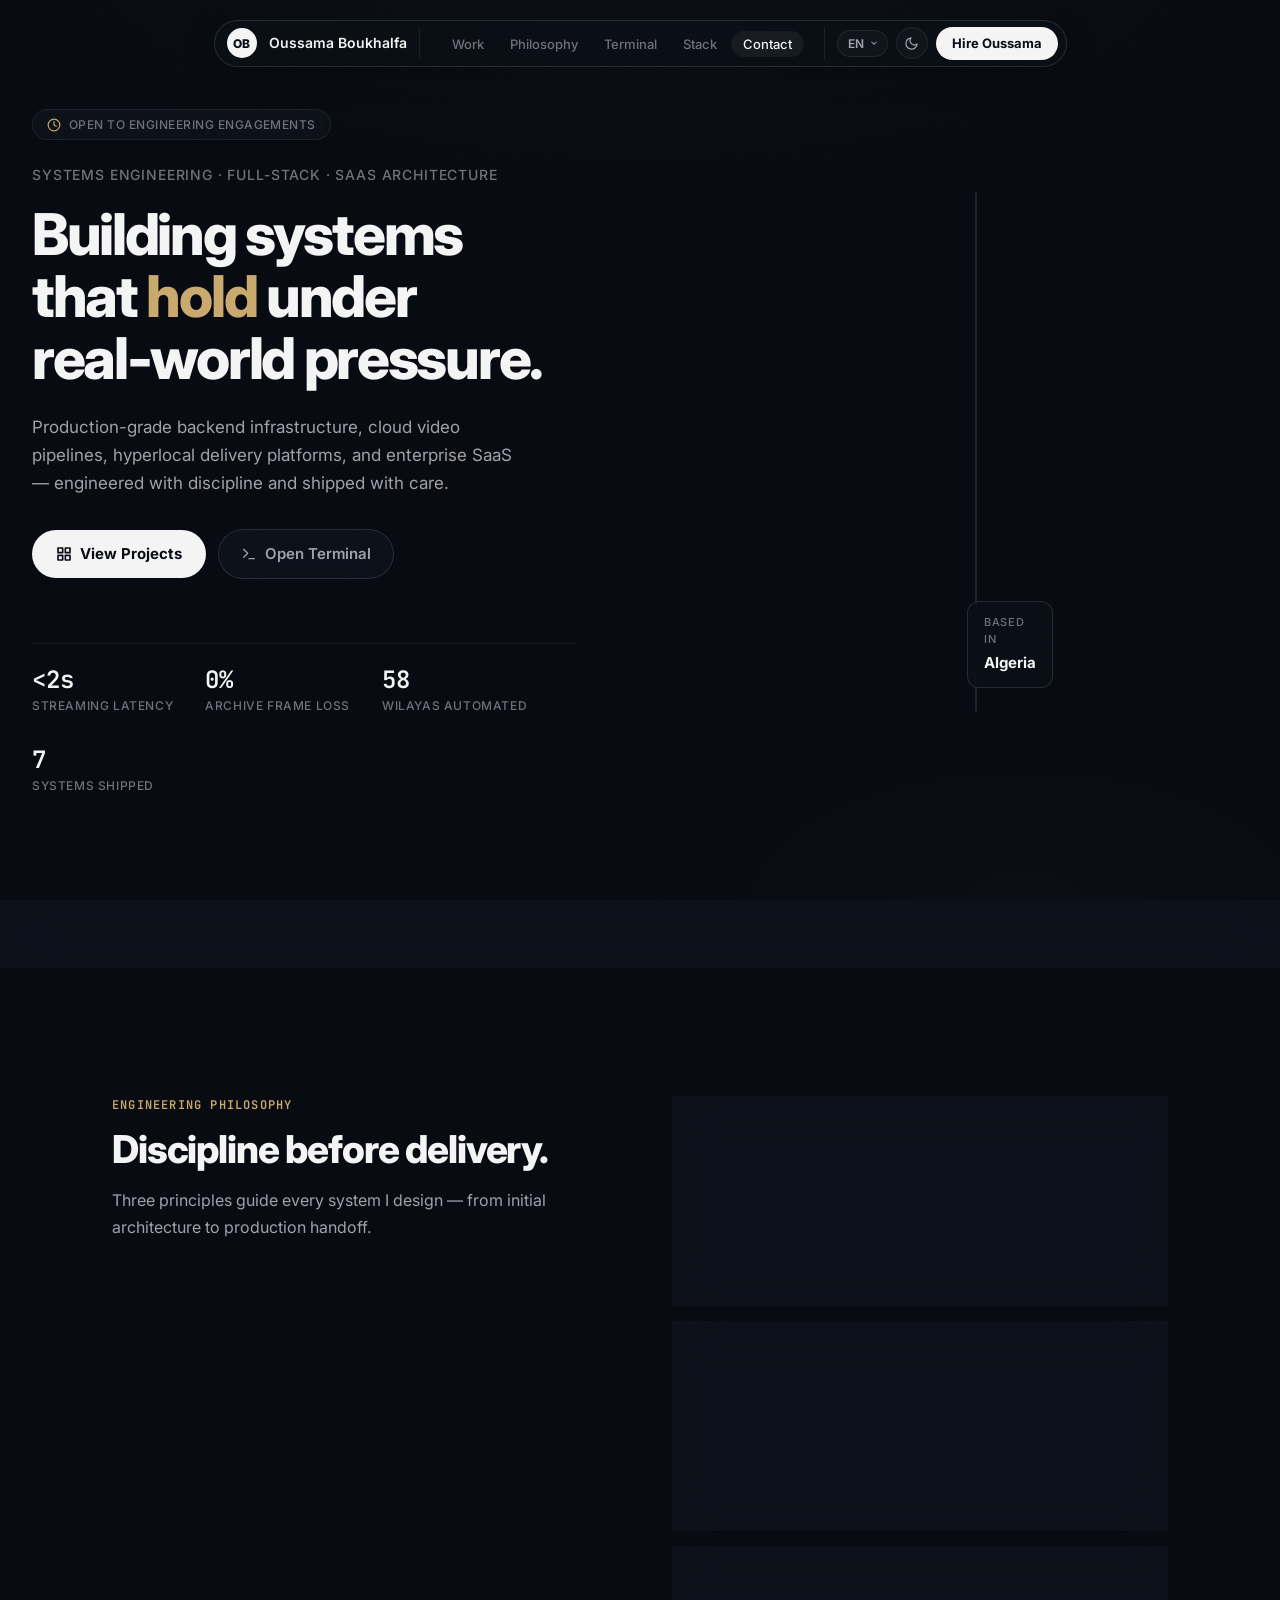
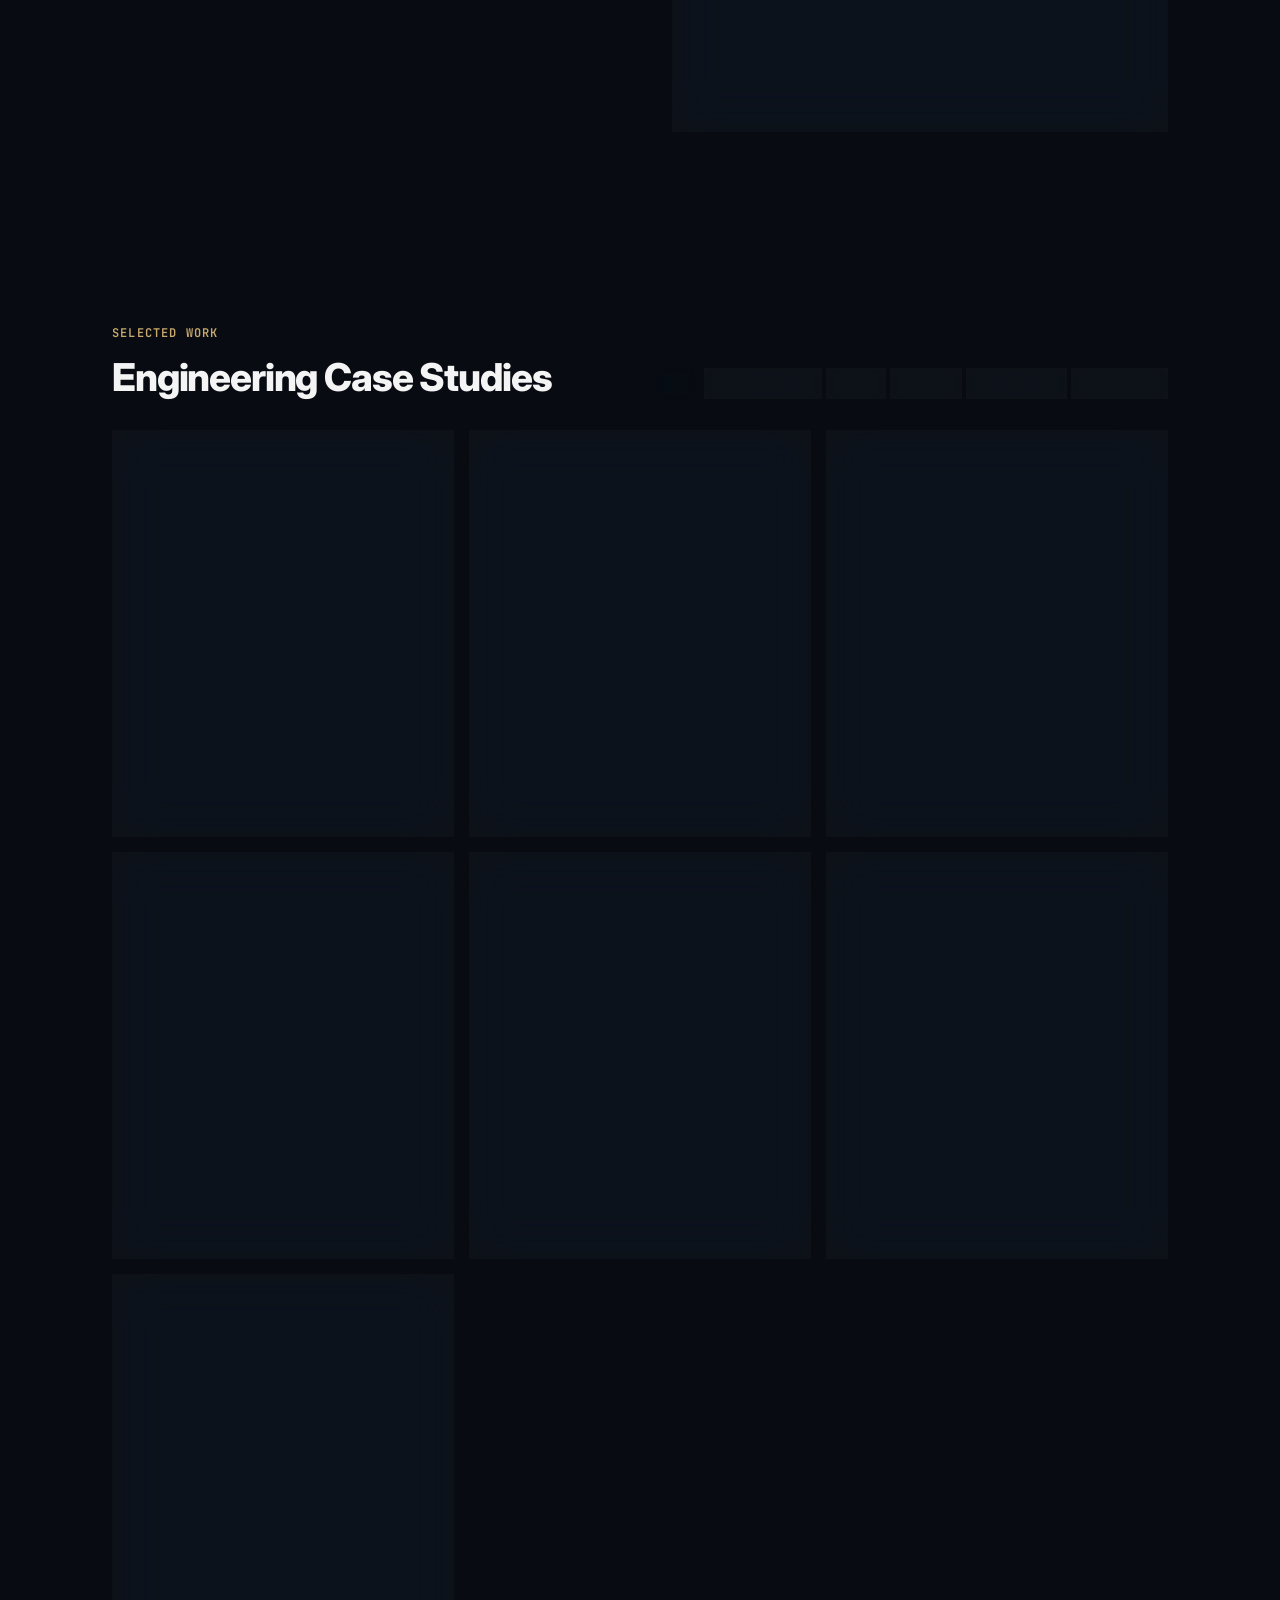
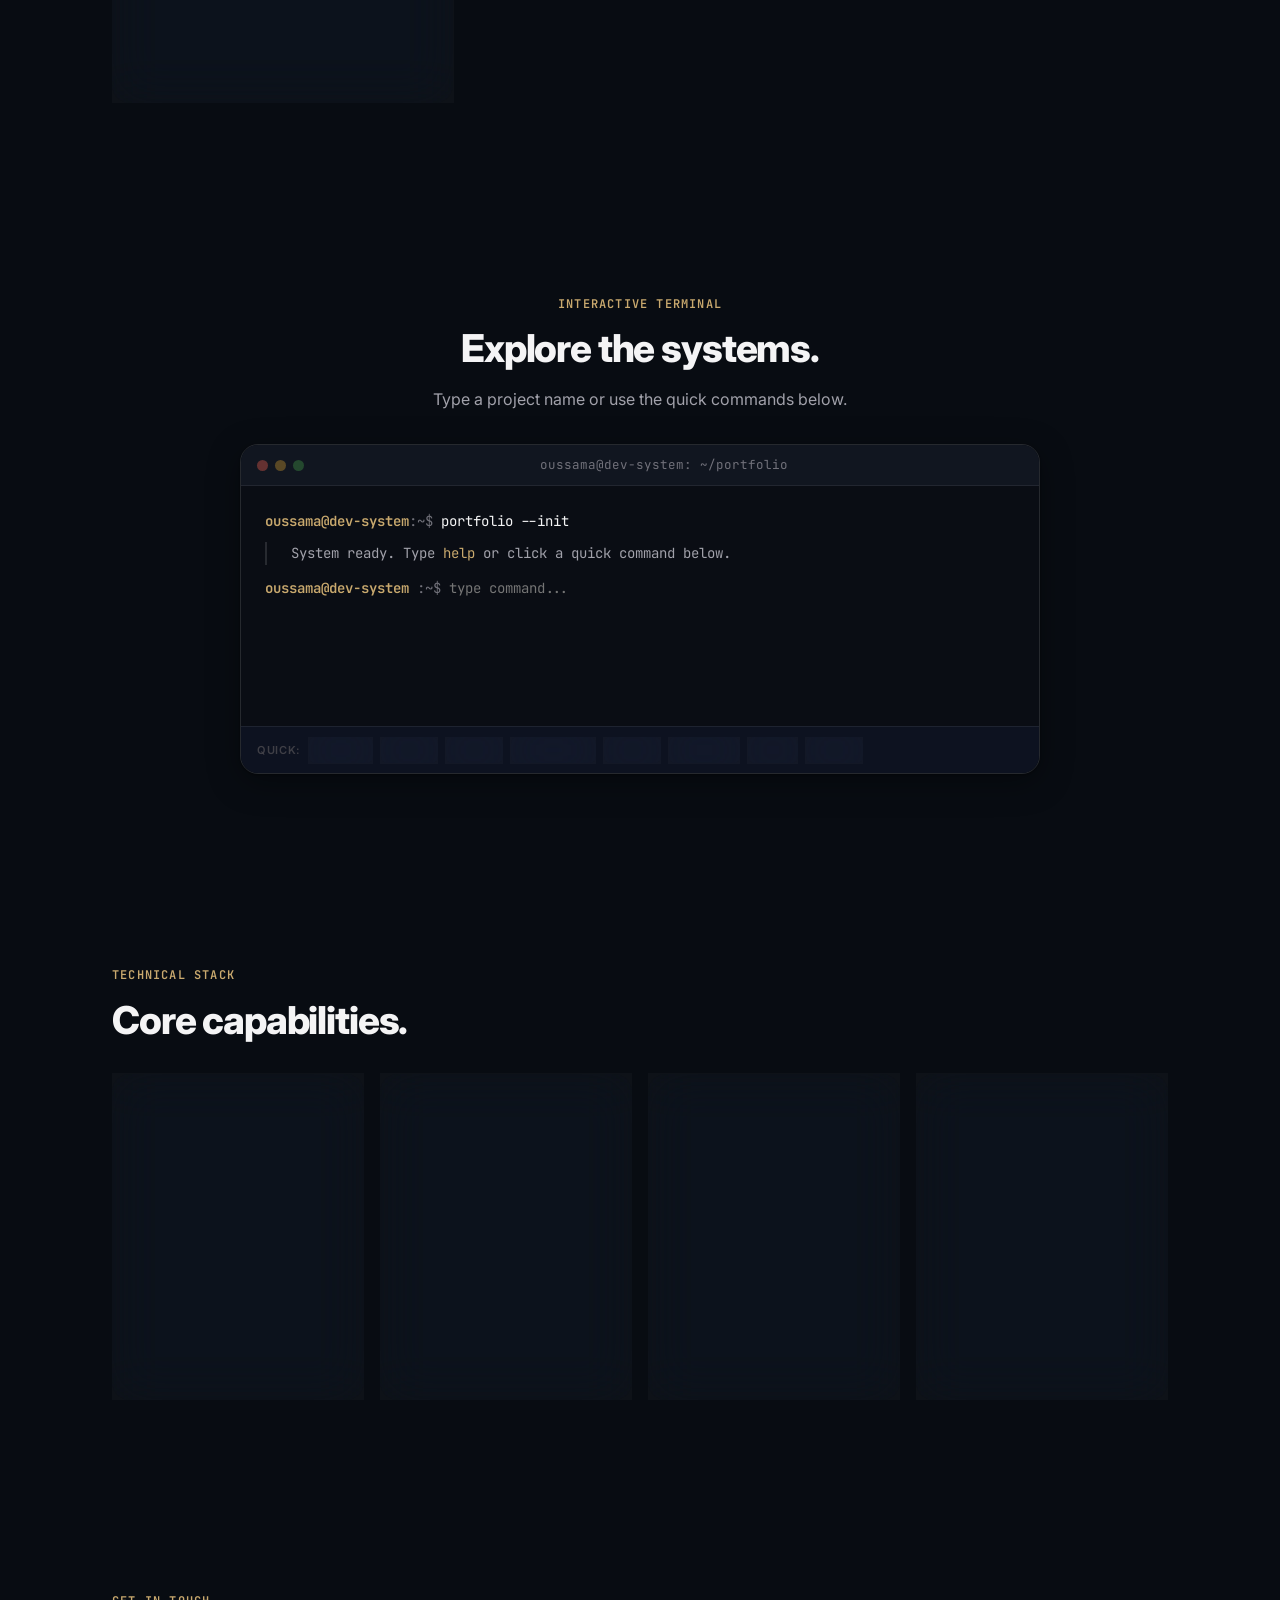
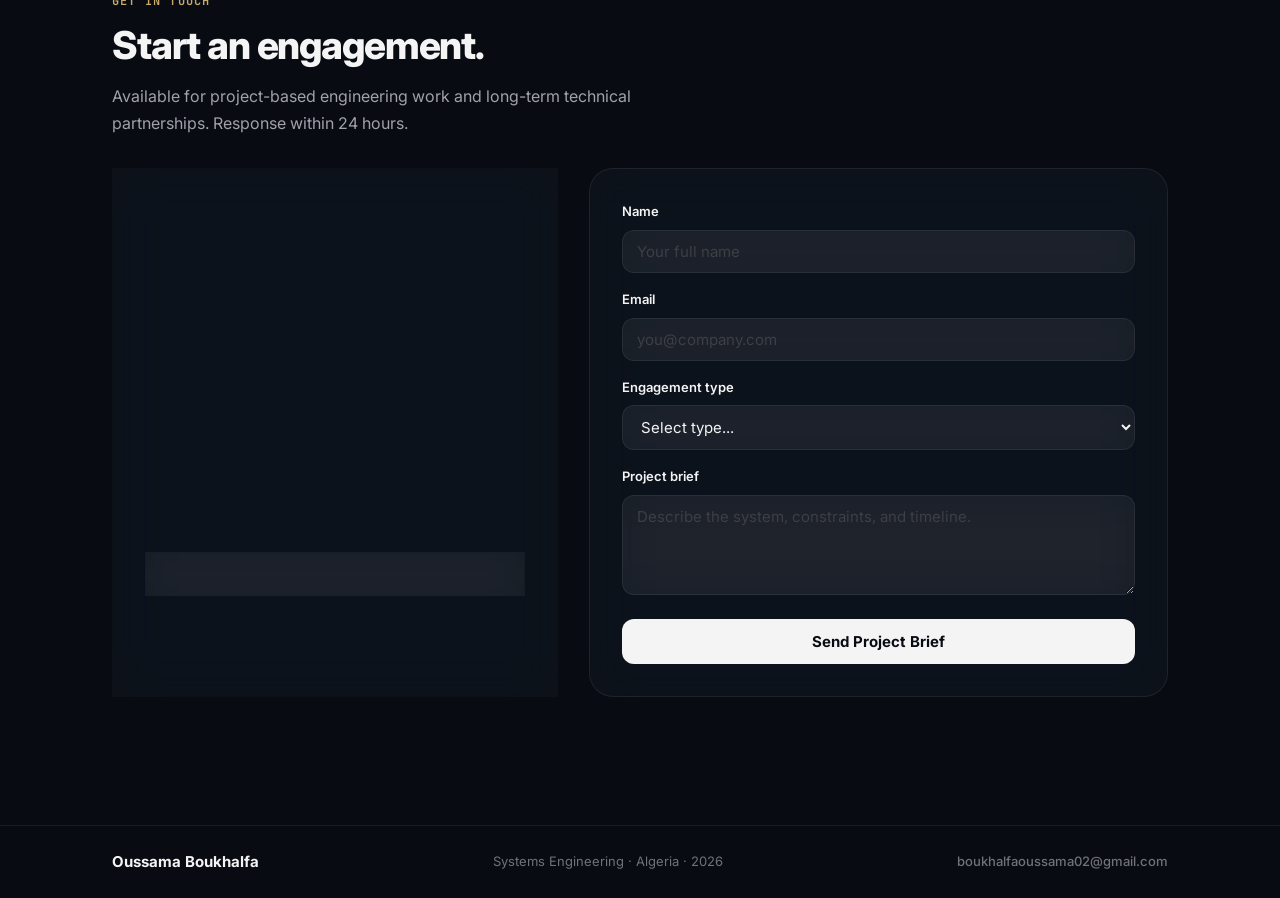
==== commit eeb77ac1: "Add Beige Liquid Glass theme with radial ripple expansion animation and navbar theme toggle" ====
--- a/index.html
+++ b/index.html
@@ -1,507 +1,377 @@
 <!DOCTYPE html>
-<html lang="en">
+<html lang="en" dir="ltr">
 <head>
   <meta charset="UTF-8" />
   <meta name="viewport" content="width=device-width, initial-scale=1.0" />
   <title>Oussama Boukhalfa — Systems Engineer & SaaS Architect</title>
-  <meta name="description" content="Production-grade systems engineering — cloud video pipelines, delivery logistics platforms, and enterprise SaaS." />
+  <meta name="description" content="Production-grade systems engineering: cloud video surveillance, delivery logistics platforms, enterprise SaaS, IoT and automation." />
   <meta name="author" content="Oussama Boukhalfa" />
   <meta property="og:title" content="Oussama Boukhalfa — Systems Engineer & SaaS Architect" />
-  <meta property="og:description" content="Production-grade backend systems, cloud video pipelines, delivery logistics platforms, and full-stack SaaS." />
+  <meta property="og:description" content="Production-grade backend systems, cloud video pipelines, delivery logistics, and multi-tenant SaaS engineered at scale." />
   <meta property="og:type" content="website" />
   <link rel="preconnect" href="https://fonts.googleapis.com" />
   <link rel="preconnect" href="https://fonts.gstatic.com" crossorigin />
-  <link href="https://fonts.googleapis.com/css2?family=Plus+Jakarta+Sans:wght@300;400;500;600;700;800&family=JetBrains+Mono:wght@400;500;600&display=swap" rel="stylesheet" />
-  <link rel="stylesheet" href="style.css?v=4.0" />
-  <script src="translations.js?v=4.0"></script>
-  <script src="i18n.js?v=4.0"></script>
+  <link href="https://fonts.googleapis.com/css2?family=Inter:ital,opsz,wght@0,14..32,300;0,14..32,400;0,14..32,500;0,14..32,600;0,14..32,700;0,14..32,800;0,14..32,900;1,14..32,400&family=JetBrains+Mono:wght@400;500;600&display=swap" rel="stylesheet" />
+  <link rel="stylesheet" href="style.css?v=5.0" />
+  <script src="theme.js?v=5.0"></script>
+  <script src="translations.js?v=5.0"></script>
+  <script src="i18n.js?v=5.0"></script>
 </head>
 <body>
 
-<div class="glass-mesh-overlay"></div>
-
-<!-- ░░░ FLOATING GLASS NAV ░░░ -->
-<header id="site-header">
-  <nav class="nav-container">
-    <div class="nav-brand">
-      <div class="nav-logo-mark">OB</div>
-      <a href="#top" class="nav-wordmark">Oussama Boukhalfa</a>
-    </div>
-    <ul class="nav-anchors">
+<div id="theme-ripple"></div>
+
+<!-- ░░ NAVIGATION ░░ -->
+<header id="site-nav">
+  <nav class="nav-pill">
+    <div class="nav-logo">
+      <div class="nav-monogram">OB</div>
+      <span class="nav-name">Oussama Boukhalfa</span>
+    </div>
+    <ul class="nav-links">
       <li><a href="#work" data-i18n="nav_work">Work</a></li>
       <li><a href="#approach" data-i18n="nav_approach">Philosophy</a></li>
       <li><a href="#terminal-section" data-i18n="nav_terminal">Terminal</a></li>
-      <li><a href="#capabilities" data-i18n="nav_capabilities">Capabilities</a></li>
+      <li><a href="#capabilities" data-i18n="nav_capabilities">Stack</a></li>
       <li><a href="#contact" data-i18n="nav_contact">Contact</a></li>
     </ul>
-    <div class="nav-actions">
-      <select id="lang-select" class="lang-select">
-        <option value="en" data-i18n="lang_en">EN</option>
-        <option value="fr" data-i18n="lang_fr">FR</option>
-        <option value="de" data-i18n="lang_de">DE</option>
-        <option value="ar" data-i18n="lang_ar">عربية</option>
+    <div class="nav-right">
+      <select id="lang-select">
+        <option value="en">EN</option>
+        <option value="fr">FR</option>
+        <option value="de">DE</option>
+        <option value="ar">AR</option>
       </select>
-      <a href="#contact" class="nav-cta" data-i18n="nav_contact">Hire Oussama</a>
+      <button id="theme-toggle" aria-label="Toggle Theme" title="Toggle theme (Dark / Beige)">
+        <!-- Moon Icon for switching to Dark -->
+        <svg class="icon-moon" width="15" height="15" viewBox="0 0 24 24" fill="none" stroke="currentColor" stroke-width="2" stroke-linecap="round" stroke-linejoin="round"><path d="M21 12.79A9 9 0 1 1 11.21 3 7 7 0 0 0 21 12.79z"/></svg>
+        <!-- Sun Icon for switching to Light/Beige -->
+        <svg class="icon-sun" width="15" height="15" viewBox="0 0 24 24" fill="none" stroke="currentColor" stroke-width="2" stroke-linecap="round" stroke-linejoin="round"><circle cx="12" cy="12" r="5"/><line x1="12" y1="1" x2="12" y2="3"/><line x1="12" y1="21" x2="12" y2="23"/><line x1="4.22" y1="4.22" x2="5.64" y2="5.64"/><line x1="18.36" y1="18.36" x2="19.78" y2="19.78"/><line x1="1" y1="12" x2="3" y2="12"/><line x1="21" y1="12" x2="23" y2="12"/><line x1="4.22" y1="19.78" x2="5.64" y2="18.36"/><line x1="18.36" y1="5.64" x2="19.78" y2="4.22"/></svg>
+      </button>
+      <a href="#contact" class="nav-hire" data-i18n="nav_hire">Hire Oussama</a>
     </div>
   </nav>
 </header>
 
-<!-- ░░░ HERO SECTION ░░░ -->
-<main id="top">
+<!-- ░░ HERO ░░ -->
 <section id="hero">
-  <div class="container">
-    <div class="hero-content">
-      <div class="hero-status-pill reveal">
-        <span data-i18n="hero_availability">Engineering Availability · Direct Engagements & Partnerships</span>
-      </div>
-      <p class="hero-eyebrow reveal" data-i18n="hero_eyebrow">Systems Engineering · Full-Stack · SaaS Architect</p>
-      <h1 class="hero-headline reveal" data-i18n="hero_headline">
-        I ship infrastructure<br class="br-desktop" /> that holds<br class="br-mobile" /> under pressure.
+  <div class="container" style="display:contents;">
+
+    <div class="hero-left container reveal">
+      <!-- Availability tag — no dot, no status gimmick -->
+      <div class="hero-availability">
+        <svg width="14" height="14" viewBox="0 0 24 24" fill="none" stroke="currentColor" stroke-width="2" stroke-linecap="round" stroke-linejoin="round"><circle cx="12" cy="12" r="10"/><polyline points="12 6 12 12 16 14"/></svg>
+        <span data-i18n="hero_availability">Open to engineering engagements</span>
+      </div>
+
+      <p class="hero-eyebrow reveal reveal-delay-1" data-i18n="hero_eyebrow">Systems Engineering · Full-Stack · SaaS Architecture</p>
+
+      <h1 class="hero-headline reveal reveal-delay-2" data-i18n="hero_headline">
+        Building systems<br />that <em>hold</em> under<br />real-world pressure.
       </h1>
-      <p class="hero-sub reveal" data-i18n="hero_sub">
-        Production-grade backend systems, cloud-native video pipelines, and multi-tenant platforms — engineered to perform reliably at scale.
+
+      <p class="hero-sub reveal reveal-delay-3" data-i18n="hero_sub">
+        Production-grade backend infrastructure, cloud video pipelines, hyperlocal delivery platforms, and enterprise SaaS — engineered with discipline and shipped with care.
       </p>
-      <div class="hero-actions reveal">
-        <a href="#work" class="btn-primary" data-i18n="hero_cta">Review Case Studies</a>
-        <a href="#terminal-section" class="btn-glass" data-i18n="hero_cta_alt">Open Glass Terminal</a>
-      </div>
-
-      <!-- Glass Stats Grid -->
-      <div class="hero-stats-grid reveal">
-        <div class="stat-glass-card glass-card">
-          <div class="stat-number" data-i18n="stat_1_val">Sub-2s</div>
-          <div class="stat-label" data-i18n="stat_1_lbl">Video Streaming Latency</div>
-        </div>
-        <div class="stat-glass-card glass-card">
-          <div class="stat-number" data-i18n="stat_2_val">0%</div>
-          <div class="stat-label" data-i18n="stat_2_lbl">Archive Frame Loss</div>
-        </div>
-        <div class="stat-glass-card glass-card">
-          <div class="stat-number" data-i18n="stat_3_val">58</div>
-          <div class="stat-label" data-i18n="stat_3_lbl">Wilayas Automated Scrape</div>
-        </div>
-        <div class="stat-glass-card glass-card">
-          <div class="stat-number" data-i18n="stat_4_val">4</div>
-          <div class="stat-label" data-i18n="stat_4_lbl">SaaS Roles Unified</div>
-        </div>
-      </div>
-
-    </div>
+
+      <div class="hero-ctas reveal reveal-delay-4">
+        <a href="#work" class="btn-primary" id="hero-cta-work">
+          <svg width="16" height="16" viewBox="0 0 24 24" fill="none" stroke="currentColor" stroke-width="2.5" stroke-linecap="round" stroke-linejoin="round"><rect x="3" y="3" width="7" height="7"/><rect x="14" y="3" width="7" height="7"/><rect x="14" y="14" width="7" height="7"/><rect x="3" y="14" width="7" height="7"/></svg>
+          <span data-i18n="hero_cta_work">View Projects</span>
+        </a>
+        <a href="#terminal-section" class="btn-ghost" id="hero-cta-term">
+          <svg width="16" height="16" viewBox="0 0 24 24" fill="none" stroke="currentColor" stroke-width="2" stroke-linecap="round" stroke-linejoin="round"><polyline points="4 17 10 11 4 5"/><line x1="12" y1="19" x2="20" y2="19"/></svg>
+          <span data-i18n="hero_cta_term">Open Terminal</span>
+        </a>
+      </div>
+
+      <!-- Metrics strip -->
+      <div class="hero-metrics reveal">
+        <div class="metric-item">
+          <div class="metric-value" data-i18n="stat_1_val">&lt;2s</div>
+          <div class="metric-label" data-i18n="stat_1_lbl">Streaming Latency</div>
+        </div>
+        <div class="metric-item">
+          <div class="metric-value" data-i18n="stat_2_val">0%</div>
+          <div class="metric-label" data-i18n="stat_2_lbl">Archive Frame Loss</div>
+        </div>
+        <div class="metric-item">
+          <div class="metric-value" data-i18n="stat_3_val">58</div>
+          <div class="metric-label" data-i18n="stat_3_lbl">Wilayas Automated</div>
+        </div>
+        <div class="metric-item">
+          <div class="metric-value" data-i18n="stat_4_val">7</div>
+          <div class="metric-label" data-i18n="stat_4_lbl">Systems Shipped</div>
+        </div>
+      </div>
+    </div>
+
+    <!-- Right — photo area -->
+    <div class="hero-right container reveal reveal-delay-2">
+      <div class="hero-photo-frame">
+        <!-- Replace src with your photo path when ready -->
+        <div class="hero-photo-placeholder">
+          <svg width="56" height="56" viewBox="0 0 24 24" fill="none" stroke="currentColor" stroke-width="1.2" stroke-linecap="round" stroke-linejoin="round"><path d="M20 21v-2a4 4 0 0 0-4-4H8a4 4 0 0 0-4 4v2"/><circle cx="12" cy="7" r="4"/></svg>
+          <p>Your photo will appear here.<br/>Drop the image file into <code>screenshots/photo.jpg</code></p>
+        </div>
+        <!-- Uncomment and update this when you have a photo:
+        <img src="screenshots/photo.jpg" alt="Oussama Boukhalfa" />
+        -->
+      </div>
+      <!-- Floating info badge -->
+      <div class="hero-photo-badge">
+        <div class="hero-photo-badge-label">Based in</div>
+        <div class="hero-photo-badge-val">Algeria</div>
+      </div>
+    </div>
+
   </div>
 </section>
 
-<!-- ░░░ MARQUEE SECTION ░░░ -->
-<section id="marquee" class="marquee-section">
-  <div class="marquee-wrapper">
-    <div class="marquee-track track-left">
-      <!-- SET 1 -->
-      <span class="marquee-item">Eliminate Paper Workflows <span class="dot">•</span></span>
-      <span class="marquee-item">Zero-Frame-Loss Video <span class="dot">•</span></span>
-      <span class="marquee-item">Real-Time Logistics & GPS <span class="dot">•</span></span>
-      <span class="marquee-item">Provable Algorithm Fairness <span class="dot">•</span></span>
-      <span class="marquee-item">Anti-Bot Data Extraction <span class="dot">•</span></span>
-      <span class="marquee-item">Multi-Tenant RBAC Security <span class="dot">•</span></span>
-      <!-- SET 2 -->
-      <span class="marquee-item">Eliminate Paper Workflows <span class="dot">•</span></span>
-      <span class="marquee-item">Zero-Frame-Loss Video <span class="dot">•</span></span>
-      <span class="marquee-item">Real-Time Logistics & GPS <span class="dot">•</span></span>
-      <span class="marquee-item">Provable Algorithm Fairness <span class="dot">•</span></span>
-      <span class="marquee-item">Anti-Bot Data Extraction <span class="dot">•</span></span>
-      <span class="marquee-item">Multi-Tenant RBAC Security <span class="dot">•</span></span>
-    </div>
-  </div>
-  <div class="marquee-wrapper">
-    <div class="marquee-track track-right">
-      <!-- SET 1 -->
-      <span class="marquee-item">Flutter <span class="dot">•</span></span>
-      <span class="marquee-item">Dart <span class="dot">•</span></span>
-      <span class="marquee-item">Python <span class="dot">•</span></span>
-      <span class="marquee-item">FastAPI <span class="dot">•</span></span>
-      <span class="marquee-item">React Native <span class="dot">•</span></span>
-      <span class="marquee-item">PostgreSQL <span class="dot">•</span></span>
-      <span class="marquee-item">WebSockets <span class="dot">•</span></span>
-      <span class="marquee-item">Supabase <span class="dot">•</span></span>
-      <span class="marquee-item">Docker <span class="dot">•</span></span>
-      <!-- SET 2 -->
-      <span class="marquee-item">Flutter <span class="dot">•</span></span>
-      <span class="marquee-item">Dart <span class="dot">•</span></span>
-      <span class="marquee-item">Python <span class="dot">•</span></span>
-      <span class="marquee-item">FastAPI <span class="dot">•</span></span>
-      <span class="marquee-item">React Native <span class="dot">•</span></span>
-      <span class="marquee-item">PostgreSQL <span class="dot">•</span></span>
-      <span class="marquee-item">WebSockets <span class="dot">•</span></span>
-      <span class="marquee-item">Supabase <span class="dot">•</span></span>
-      <span class="marquee-item">Docker <span class="dot">•</span></span>
-    </div>
-  </div>
-</section>
-
-<!-- ░░░ ENGINEERING PHILOSOPHY ░░░ -->
+<!-- ░░ MARQUEE TICKER ░░ -->
+<div class="marquee-section">
+  <div class="marquee-track-wrap">
+    <div class="marquee-inner" aria-hidden="true">
+      <span class="marquee-tag">Video Surveillance Infrastructure</span><span class="marquee-sep">·</span>
+      <span class="marquee-tag">Hyperlocal Delivery Systems</span><span class="marquee-sep">·</span>
+      <span class="marquee-tag">Medical Scheduling Algorithms</span><span class="marquee-sep">·</span>
+      <span class="marquee-tag">IoT Health Telemetry</span><span class="marquee-sep">·</span>
+      <span class="marquee-tag">Enterprise POS Platforms</span><span class="marquee-sep">·</span>
+      <span class="marquee-tag">Automated Data Extraction</span><span class="marquee-sep">·</span>
+      <span class="marquee-tag">Multi-Tenant SaaS Architecture</span><span class="marquee-sep">·</span>
+      <span class="marquee-tag">Real-Time WebSocket Pipelines</span><span class="marquee-sep">·</span>
+      <span class="marquee-tag">Video Surveillance Infrastructure</span><span class="marquee-sep">·</span>
+      <span class="marquee-tag">Hyperlocal Delivery Systems</span><span class="marquee-sep">·</span>
+      <span class="marquee-tag">Medical Scheduling Algorithms</span><span class="marquee-sep">·</span>
+      <span class="marquee-tag">IoT Health Telemetry</span><span class="marquee-sep">·</span>
+      <span class="marquee-tag">Enterprise POS Platforms</span><span class="marquee-sep">·</span>
+      <span class="marquee-tag">Automated Data Extraction</span><span class="marquee-sep">·</span>
+      <span class="marquee-tag">Multi-Tenant SaaS Architecture</span><span class="marquee-sep">·</span>
+      <span class="marquee-tag">Real-Time WebSocket Pipelines</span><span class="marquee-sep">·</span>
+    </div>
+  </div>
+</div>
+
+<!-- ░░ PHILOSOPHY / APPROACH ░░ -->
 <section id="approach">
   <div class="container">
-    <div class="section-header reveal">
-      <span class="section-index">01</span>
-      <h2 class="section-heading" data-i18n="approach_heading">Engineering Philosophy</h2>
-    </div>
-    <div class="philosophy-grid">
-      <div class="principle-card glass-card reveal">
-        <div class="principle-icon">🏛️</div>
-        <h3 data-i18n="app_p1_h">Architecture before code.</h3>
-        <p data-i18n="app_p1_p">Every system begins with a clear threat model — failure modes, data consistency boundaries, and operational bottlenecks mapped before writing code. Complexity is managed through constraint.</p>
-      </div>
-      <div class="principle-card glass-card reveal">
-        <div class="principle-icon">⚡</div>
-        <h3 data-i18n="app_p2_h">Operational readiness is a feature.</h3>
-        <p data-i18n="app_p2_p">Software that works on localhost and software that survives production are two different products. Deployment pipelines, environment configs, and failure recovery are built into the spec.</p>
-      </div>
-      <div class="principle-card glass-card reveal">
-        <div class="principle-icon">📦</div>
-        <h3 data-i18n="app_p3_h">The system is the product.</h3>
-        <p data-i18n="app_p3_p">Individual components are not deliverables. A working, monitored, documented system that a non-technical operator can maintain without calling the developer — that is the deliverable.</p>
-      </div>
+    <div class="approach-layout">
+
+      <div class="approach-left reveal">
+        <p class="section-label" data-i18n="approach_label">Engineering Philosophy</p>
+        <h2 class="section-title" data-i18n="approach_title">Discipline before delivery.</h2>
+        <p class="section-sub" data-i18n="approach_sub">
+          Three principles guide every system I design — from initial architecture to production handoff.
+        </p>
+      </div>
+
+      <div class="approach-right">
+        <div class="principle reveal reveal-delay-1">
+          <div class="principle-num">01</div>
+          <div class="principle-title" data-i18n="principle_1_title">Architecture before code.</div>
+          <p class="principle-body" data-i18n="principle_1_body">Every system begins with a threat model. Failure modes, data consistency boundaries, and operational bottlenecks are mapped before a single line is written. Complexity is governed through deliberate constraint.</p>
+        </div>
+        <div class="principle reveal reveal-delay-2">
+          <div class="principle-num">02</div>
+          <div class="principle-title" data-i18n="principle_2_title">Operational readiness is a feature.</div>
+          <p class="principle-body" data-i18n="principle_2_body">Software that runs on localhost and software that survives production are two different products. Deployment pipelines, environment isolation, and failure recovery paths are spec requirements — not afterthoughts.</p>
+        </div>
+        <div class="principle reveal reveal-delay-3">
+          <div class="principle-num">03</div>
+          <div class="principle-title" data-i18n="principle_3_title">The system is the product.</div>
+          <p class="principle-body" data-i18n="principle_3_body">The deliverable is not a component — it is a working, monitored, documented system that a non-technical operator can run without calling the developer.</p>
+        </div>
+      </div>
+
     </div>
   </div>
 </section>
 
-<!-- ░░░ CASE STUDIES SHOWCASE ░░░ -->
+<!-- ░░ WORK / PROJECTS GRID ░░ -->
 <section id="work">
   <div class="container">
-    <div class="section-header reveal">
-      <span class="section-index">02</span>
-      <h2 class="section-heading" data-i18n="work_heading">Engineering Case Studies</h2>
-    </div>
-
-    <!-- Filter Buttons -->
-    <div class="work-filter-bar reveal">
-      <button class="filter-btn active" data-filter="all" data-i18n="filter_all">All Projects</button>
-      <button class="filter-btn" data-filter="cloud" data-i18n="filter_cloud">Cloud & Video</button>
-      <button class="filter-btn" data-filter="saas" data-i18n="filter_saas">Enterprise SaaS</button>
-      <button class="filter-btn" data-filter="iot" data-i18n="filter_iot">IoT & Logistics</button>
-      <button class="filter-btn" data-filter="automation" data-i18n="filter_automation">Automation & AI</button>
-      <button class="filter-btn" data-filter="engine" data-i18n="filter_engine">Algorithms</button>
-    </div>
-
-    <div class="case-studies-list">
-
-      <!-- Case Study 01: VSaaS -->
-      <article class="case-study-card glass-card reveal" data-category="cloud">
-        <div class="cs-info">
-          <div class="cs-badge-row">
-            <span class="cs-num">CS-01</span>
-            <span class="cs-tag">Cloud Infrastructure</span>
-            <span class="cs-tag">Video Processing</span>
-            <span class="cs-tag">Mobile</span>
-          </div>
-          <div class="cs-result-banner" data-i18n="cs1_result">
-            Achieved sub-2-second live feed latency with a resilient offline queue guaranteeing <strong>zero archive frame loss</strong> across unstable network conditions.
-          </div>
-          <h3 class="cs-title" data-i18n="cs1_title">VSaaS — Video Surveillance as a Service</h3>
-          
-          <div class="cs-block">
-            <div class="cs-block-label" data-i18n="cs_constraint">The Constraint</div>
-            <p data-i18n="cs1_constraint_p">RTSP camera networks installed in retail environments operate over consumer-grade Wi-Fi — connections that drop, degrade, and recover unpredictably throughout the day. A naive streaming pipeline drops footage whenever connectivity lapses. The client requirement was unambiguous: zero frame loss in the historical archive, with live feeds that immediately snap back to real-time on reconnection.</p>
-          </div>
-
-          <div class="cs-block">
-            <div class="cs-block-label" data-i18n="cs_arch">Engineering Architecture</div>
-            <p data-i18n="cs1_arch_p1">A Python bridge process ingests raw RTSP feeds and operates two simultaneous FFmpeg encoding pipelines: a rolling 2-second HLS playlist for live consumption, and 60-second .ts segment files for archival chunking. An intelligent thread-safe queue intercepts the upload path. During network outages, segments cache locally and are flushed to MinIO object storage in strict temporal order once connectivity resumes.</p>
-            <p data-i18n="cs1_arch_p2" style="margin-top:8px;">Live feeds intentionally discard stale frames during outages rather than serve delayed footage. The mobile application (React Native & Expo) stitches daily chunk sequences into continuous playback timelines queried from Supabase PostgreSQL metadata.</p>
-          </div>
-
-          <div class="cs-block">
-            <div class="cs-block-label" data-i18n="cs_stack">Stack</div>
-            <div class="cs-stack-pills">
-              <span class="cs-stack-pill">Python</span>
-              <span class="cs-stack-pill">FFmpeg</span>
-              <span class="cs-stack-pill">HLS/RTSP</span>
-              <span class="cs-stack-pill">MinIO S3</span>
-              <span class="cs-stack-pill">Supabase</span>
-              <span class="cs-stack-pill">React Native</span>
-              <span class="cs-stack-pill">Expo</span>
-              <span class="cs-stack-pill">Docker</span>
-            </div>
-          </div>
-        </div>
-
-        <div class="cs-visual-container" onclick="openLightbox('screenshots/VSaaS.jpeg', 'VSaaS — Video Surveillance Architecture')">
-          <img src="screenshots/VSaaS.jpeg" alt="VSaaS Architecture" />
-          <div class="cs-visual-overlay">
-            <span class="zoom-hint">🔍 <span data-i18n="cs_zoom_hint">Click screenshot to expand</span></span>
-          </div>
+    <div class="work-header reveal">
+      <div>
+        <p class="section-label" data-i18n="work_label">Selected Work</p>
+        <h2 class="section-title" style="margin-bottom:0;" data-i18n="work_title">Engineering Case Studies</h2>
+      </div>
+      <div class="filter-bar">
+        <button class="filter-btn active" data-filter="all" data-i18n="filter_all">All</button>
+        <button class="filter-btn" data-filter="cloud" data-i18n="filter_cloud">Cloud & Video</button>
+        <button class="filter-btn" data-filter="saas" data-i18n="filter_saas">SaaS</button>
+        <button class="filter-btn" data-filter="mobile" data-i18n="filter_mobile">Mobile</button>
+        <button class="filter-btn" data-filter="automation" data-i18n="filter_auto">Automation</button>
+        <button class="filter-btn" data-filter="algorithm" data-i18n="filter_algo">Algorithms</button>
+      </div>
+    </div>
+
+    <div class="projects-grid" id="projectsGrid">
+
+      <!-- Card 01 — VSaaS -->
+      <article class="project-card reveal" data-category="cloud" data-project="vsaas" tabindex="0" role="button" aria-label="Open VSaaS case study">
+        <div class="card-head">
+          <span class="card-index">01</span>
+          <span class="card-cat">Cloud · Video</span>
+        </div>
+        <div class="card-icon-wrap">
+          <!-- Camera icon -->
+          <svg width="22" height="22" viewBox="0 0 24 24" fill="none" stroke="currentColor" stroke-width="1.8" stroke-linecap="round" stroke-linejoin="round"><path d="M23 7l-7 5 7 5V7z"/><rect x="1" y="5" width="15" height="14" rx="2" ry="2"/></svg>
+        </div>
+        <h3 class="card-title">VSaaS — Video Surveillance as a Service</h3>
+        <p class="card-desc">Cloud-native RTSP camera streaming platform with resilient offline archiving and sub-2-second live feed latency over unstable networks.</p>
+        <div class="card-pills">
+          <span class="card-pill">Python</span>
+          <span class="card-pill">FFmpeg</span>
+          <span class="card-pill">HLS/RTSP</span>
+          <span class="card-pill">MinIO</span>
+        </div>
+        <div class="card-expand-hint">
+          <svg width="14" height="14" viewBox="0 0 24 24" fill="none" stroke="currentColor" stroke-width="2" stroke-linecap="round" stroke-linejoin="round"><line x1="5" y1="12" x2="19" y2="12"/><polyline points="12 5 19 12 12 19"/></svg>
+          View case study
         </div>
       </article>
 
-      <!-- Case Study 02: RSManager (Rebranded & Redesigned) -->
-      <article class="case-study-card glass-card reveal" data-category="saas">
-        <div class="cs-info">
-          <div class="cs-badge-row">
-            <span class="cs-num">CS-02</span>
-            <span class="cs-tag">Enterprise SaaS</span>
-            <span class="cs-tag">POS System</span>
-            <span class="cs-tag">Redesigned UI</span>
-          </div>
-          <div class="cs-result-banner" data-i18n="cs2_result">
-            Replaced fragmented paper-based and spreadsheet workflows with a unified POS + repair management system, consolidating <strong>four operational roles</strong> under role-based access control.
-          </div>
-          <h3 class="cs-title" data-i18n="cs2_title">RSManager — Repair Shop & Point of Sale Platform</h3>
-
-          <div class="cs-block">
-            <div class="cs-block-label" data-i18n="cs_constraint">The Constraint</div>
-            <p data-i18n="cs2_constraint_p">Electronics repair shops operate across at least four distinct operational surfaces simultaneously: customer checkout (POS), device repair tracking, inventory management, and supplier procurement. Each surface had its own informal system, producing reconciliation errors and inventory blindspots.</p>
-          </div>
-
-          <div class="cs-block">
-            <div class="cs-block-label" data-i18n="cs_arch">Engineering Architecture</div>
-            <p data-i18n="cs2_arch_p1">The backend is a FastAPI service with asynchronous SQLAlchemy ORM on PostgreSQL, secured with JWT authentication. Four role tiers — Owner, Manager, Technician, Cashier — enforce API-level permission boundaries. The POS module supports barcode scanning, trade-in discounts, custom line items, and thermal receipt output via python-escpos.</p>
-            <p data-i18n="cs2_arch_p2" style="margin-top:8px;">The frontend is a React + Vite application using TypeScript, TailwindCSS, and Zustand for global state. Bundled into a portable offline distribution for shops without reliable internet.</p>
-          </div>
-
-          <div class="cs-block">
-            <div class="cs-block-label" data-i18n="cs_stack">Stack</div>
-            <div class="cs-stack-pills">
-              <span class="cs-stack-pill">FastAPI</span>
-              <span class="cs-stack-pill">Python</span>
-              <span class="cs-stack-pill">PostgreSQL</span>
-              <span class="cs-stack-pill">SQLAlchemy</span>
-              <span class="cs-stack-pill">React</span>
-              <span class="cs-stack-pill">TypeScript</span>
-              <span class="cs-stack-pill">TailwindCSS</span>
-              <span class="cs-stack-pill">Zustand</span>
-            </div>
-          </div>
-        </div>
-
-        <div class="cs-visual-container" onclick="openLightbox('screenshots/RSMGR.PNG', 'RSManager — Rebranded Repair Shop & POS System Interface')">
-          <img src="screenshots/RSMGR.PNG" alt="RSManager Rebranded Dashboard" />
-          <div class="cs-visual-overlay">
-            <span class="zoom-hint">🔍 <span data-i18n="cs_zoom_hint">Click screenshot to expand</span></span>
-          </div>
+      <!-- Card 02 — RSManager -->
+      <article class="project-card reveal reveal-delay-1" data-category="saas" data-project="rsmanager" tabindex="0" role="button" aria-label="Open RSManager case study">
+        <div class="card-head">
+          <span class="card-index">02</span>
+          <span class="card-cat">SaaS · POS</span>
+        </div>
+        <div class="card-icon-wrap">
+          <!-- Store icon -->
+          <svg width="22" height="22" viewBox="0 0 24 24" fill="none" stroke="currentColor" stroke-width="1.8" stroke-linecap="round" stroke-linejoin="round"><path d="M3 9l9-7 9 7v11a2 2 0 0 1-2 2H5a2 2 0 0 1-2-2z"/><polyline points="9 22 9 12 15 12 15 22"/></svg>
+        </div>
+        <h3 class="card-title">RSManager — Repair Shop & POS Platform</h3>
+        <p class="card-desc">Unified POS and repair-tracking platform replacing fragmented paper workflows. Four RBAC role tiers, barcode scanning, and offline-first distribution.</p>
+        <div class="card-pills">
+          <span class="card-pill">FastAPI</span>
+          <span class="card-pill">PostgreSQL</span>
+          <span class="card-pill">React</span>
+          <span class="card-pill">TypeScript</span>
+        </div>
+        <div class="card-expand-hint">
+          <svg width="14" height="14" viewBox="0 0 24 24" fill="none" stroke="currentColor" stroke-width="2" stroke-linecap="round" stroke-linejoin="round"><line x1="5" y1="12" x2="19" y2="12"/><polyline points="12 5 19 12 12 19"/></svg>
+          View case study
         </div>
       </article>
 
-      <!-- Case Study 03: Jibli Delivery App -->
-      <article class="case-study-card glass-card reveal" data-category="iot">
-        <div class="cs-info">
-          <div class="cs-badge-row">
-            <span class="cs-num">CS-03</span>
-            <span class="cs-tag">Hyperlocal Delivery</span>
-            <span class="cs-tag">Flutter Mobile</span>
-            <span class="cs-tag">Real-Time GPS</span>
-          </div>
-          <div class="cs-result-banner" data-i18n="cs7_result">
-            Engineered a high-performance hyperlocal delivery ecosystem connecting customers, local merchants, and couriers with <strong>real-time order dispatching</strong> and live GPS tracking.
-          </div>
-          <h3 class="cs-title" data-i18n="cs7_title">Jibli — Hyperlocal Delivery & Logistics Platform</h3>
-
-          <div class="cs-block">
-            <div class="cs-block-label" data-i18n="cs_constraint">The Constraint</div>
-            <p data-i18n="cs7_constraint_p">Hyperlocal delivery in secondary Algerian cities faces unique challenges: unmapped neighborhoods, intermittent mobile data connectivity, and rapid order dispatching during peak hours. The system required zero-latency driver routing and instant order status synchronization.</p>
-          </div>
-
-          <div class="cs-block">
-            <div class="cs-block-label" data-i18n="cs_arch">Engineering Architecture</div>
-            <p data-i18n="cs7_arch_p">Built a tripartite delivery ecosystem using Flutter for customer & driver mobile apps and FastAPI on Supabase PostgreSQL for backend orchestration. Real-time WebSockets broadcast order state transitions instantly (Created → Accepted → Picked Up → Out for Delivery → Delivered) while live GPS streams calculate optimal courier proximity assignment.</p>
-          </div>
-
-          <div class="cs-block">
-            <div class="cs-block-label" data-i18n="cs_stack">Stack</div>
-            <div class="cs-stack-pills">
-              <span class="cs-stack-pill">Flutter</span>
-              <span class="cs-stack-pill">Dart</span>
-              <span class="cs-stack-pill">FastAPI</span>
-              <span class="cs-stack-pill">Python</span>
-              <span class="cs-stack-pill">Supabase</span>
-              <span class="cs-stack-pill">PostgreSQL</span>
-              <span class="cs-stack-pill">WebSockets</span>
-              <span class="cs-stack-pill">GPS Tracking</span>
-            </div>
-          </div>
-        </div>
-
-        <div class="cs-visual-container" onclick="openLightbox('screenshots/Jibli.jpg', 'Jibli — Hyperlocal Mobile Delivery & Logistics Application')">
-          <img src="screenshots/Jibli.jpg" alt="Jibli Delivery Mobile App Interface" />
-          <div class="cs-visual-overlay">
-            <span class="zoom-hint">🔍 <span data-i18n="cs_zoom_hint">Click screenshot to expand</span></span>
-          </div>
+      <!-- Card 03 — Jibli -->
+      <article class="project-card reveal reveal-delay-2" data-category="mobile" data-project="jibli" tabindex="0" role="button" aria-label="Open Jibli case study">
+        <div class="card-head">
+          <span class="card-index">03</span>
+          <span class="card-cat">Mobile · Logistics</span>
+        </div>
+        <div class="card-icon-wrap">
+          <!-- Truck/delivery icon -->
+          <svg width="22" height="22" viewBox="0 0 24 24" fill="none" stroke="currentColor" stroke-width="1.8" stroke-linecap="round" stroke-linejoin="round"><rect x="1" y="3" width="15" height="13"/><polygon points="16 8 20 8 23 11 23 16 16 16 16 8"/><circle cx="5.5" cy="18.5" r="2.5"/><circle cx="18.5" cy="18.5" r="2.5"/></svg>
+        </div>
+        <h3 class="card-title">Jibli — Hyperlocal Delivery & Logistics</h3>
+        <p class="card-desc">City-scale delivery ecosystem with real-time WebSocket order dispatching, live GPS tracking, and tripartite mobile architecture for customers, couriers, and merchants.</p>
+        <div class="card-pills">
+          <span class="card-pill">Flutter</span>
+          <span class="card-pill">FastAPI</span>
+          <span class="card-pill">WebSockets</span>
+          <span class="card-pill">Supabase</span>
+        </div>
+        <div class="card-expand-hint">
+          <svg width="14" height="14" viewBox="0 0 24 24" fill="none" stroke="currentColor" stroke-width="2" stroke-linecap="round" stroke-linejoin="round"><line x1="5" y1="12" x2="19" y2="12"/><polyline points="12 5 19 12 12 19"/></svg>
+          View case study
         </div>
       </article>
 
-      <!-- Case Study 04: HCMonitor -->
-      <article class="case-study-card glass-card reveal" data-category="iot">
-        <div class="cs-info">
-          <div class="cs-badge-row">
-            <span class="cs-num">CS-04</span>
-            <span class="cs-tag">IoT Systems</span>
-            <span class="cs-tag">Mobile Engineering</span>
-            <span class="cs-tag">Real-Time Data</span>
-          </div>
-          <div class="cs-result-banner" data-i18n="cs3_result">
-            Designed end-to-end IoT-to-mobile telemetry pipeline delivering <strong>real-time pediatric health vitals</strong> to parents with configurable threshold alerting and AI-assisted interpretation.
-          </div>
-          <h3 class="cs-title" data-i18n="cs3_title">HCMonitor — IoT Wearable Health Monitoring System</h3>
-
-          <div class="cs-block">
-            <div class="cs-block-label" data-i18n="cs_constraint">The Constraint</div>
-            <p data-i18n="cs3_constraint_p">A custom hardware wearable device collects continuous biometric data from children — body temperature and GPS coordinates — and must surface that data to a parent's phone with no perceptible lag. Abnormal readings must trigger immediate context-aware alerts.</p>
-          </div>
-
-          <div class="cs-block">
-            <div class="cs-block-label" data-i18n="cs_arch">Engineering Architecture</div>
-            <p data-i18n="cs3_arch_p">Sensor data from the wearable transmits wirelessly to a cloud ingestion layer. The React Native mobile application — built with Expo SDK 54, React Navigation v7, and TypeScript — provides a live dashboard rendering temperature history as time-series charts and real-time GPS position on an interactive map. An AI chatbot interface interprets raw readings in plain language.</p>
-          </div>
-
-          <div class="cs-block">
-            <div class="cs-block-label" data-i18n="cs_stack">Stack</div>
-            <div class="cs-stack-pills">
-              <span class="cs-stack-pill">React Native</span>
-              <span class="cs-stack-pill">Expo SDK 54</span>
-              <span class="cs-stack-pill">TypeScript</span>
-              <span class="cs-stack-pill">react-native-maps</span>
-              <span class="cs-stack-pill">Chart-Kit</span>
-              <span class="cs-stack-pill">IoT Sensors</span>
-              <span class="cs-stack-pill">AI API</span>
-            </div>
-          </div>
-        </div>
-
-        <div class="cs-visual-container" onclick="openLightbox('screenshots/hcmonitor3.jpg', 'HCMonitor — IoT Pediatric Monitoring Mobile Interface')">
-          <img src="screenshots/hcmonitor3.jpg" alt="HCMonitor Mobile Application" />
-          <div class="cs-visual-overlay">
-            <span class="zoom-hint">🔍 <span data-i18n="cs_zoom_hint">Click screenshot to expand</span></span>
-          </div>
+      <!-- Card 04 — HCMonitor -->
+      <article class="project-card reveal" data-category="mobile" data-project="hcmonitor" tabindex="0" role="button" aria-label="Open HCMonitor case study">
+        <div class="card-head">
+          <span class="card-index">04</span>
+          <span class="card-cat">IoT · Mobile</span>
+        </div>
+        <div class="card-icon-wrap">
+          <!-- Activity / health icon -->
+          <svg width="22" height="22" viewBox="0 0 24 24" fill="none" stroke="currentColor" stroke-width="1.8" stroke-linecap="round" stroke-linejoin="round"><polyline points="22 12 18 12 15 21 9 3 6 12 2 12"/></svg>
+        </div>
+        <h3 class="card-title">HCMonitor — Wearable IoT Health Monitor</h3>
+        <p class="card-desc">End-to-end IoT-to-mobile telemetry pipeline surfacing real-time pediatric vitals to parents. Threshold alerting and AI-assisted interpretation built in.</p>
+        <div class="card-pills">
+          <span class="card-pill">React Native</span>
+          <span class="card-pill">Expo SDK 54</span>
+          <span class="card-pill">TypeScript</span>
+          <span class="card-pill">IoT Sensors</span>
+        </div>
+        <div class="card-expand-hint">
+          <svg width="14" height="14" viewBox="0 0 24 24" fill="none" stroke="currentColor" stroke-width="2" stroke-linecap="round" stroke-linejoin="round"><line x1="5" y1="12" x2="19" y2="12"/><polyline points="12 5 19 12 12 19"/></svg>
+          View case study
         </div>
       </article>
 
-      <!-- Case Study 05: DZ Lead Gen Pro -->
-      <article class="case-study-card glass-card reveal" data-category="automation">
-        <div class="cs-info">
-          <div class="cs-badge-row">
-            <span class="cs-num">CS-05</span>
-            <span class="cs-tag">Data Engineering</span>
-            <span class="cs-tag">Automation</span>
-            <span class="cs-tag">Lead Generation</span>
-          </div>
-          <div class="cs-result-banner" data-i18n="cs4_result">
-            Automated extraction of Google Maps leads for <strong>dz_schools platform</strong>, bypassing dynamic anti-bot measures to build a comprehensive database of Algerian private schools.
-          </div>
-          <h3 class="cs-title" data-i18n="cs4_title">DZ Lead Gen Pro — Automated Maps Scraper</h3>
-
-          <div class="cs-block">
-            <div class="cs-block-label" data-i18n="cs_constraint">The Constraint</div>
-            <p data-i18n="cs4_constraint_p">The client needed a comprehensive database of private schools across all 58 Algerian wilayas. Manual data entry was unfeasible, and standard scraping scripts were immediately blocked by Google Maps' dynamic loading algorithms and anti-bot measures.</p>
-          </div>
-
-          <div class="cs-block">
-            <div class="cs-block-label" data-i18n="cs_arch">Engineering Architecture</div>
-            <p data-i18n="cs4_arch_p">An asynchronous Python application leverages the Playwright library to launch a headed Chromium browser with automation flags disabled. The scraper navigates region-by-region handling consent screens and dynamic scroll events. A Streamlit frontend provides a clean UI to configure parameters.</p>
-          </div>
-
-          <div class="cs-block">
-            <div class="cs-block-label" data-i18n="cs_stack">Stack</div>
-            <div class="cs-stack-pills">
-              <span class="cs-stack-pill">Python</span>
-              <span class="cs-stack-pill">Playwright (Async)</span>
-              <span class="cs-stack-pill">Streamlit</span>
-              <span class="cs-stack-pill">Pandas</span>
-              <span class="cs-stack-pill">asyncio</span>
-            </div>
-          </div>
-        </div>
-
-        <div class="cs-visual-container" onclick="openLightbox('screenshots/11.03.2026_13.45.55_REC.png', 'DZ Lead Gen Pro — Streamlit Interface')">
-          <img src="screenshots/11.03.2026_13.45.55_REC.png" alt="DZ Lead Gen Pro Streamlit Interface" />
-          <div class="cs-visual-overlay">
-            <span class="zoom-hint">🔍 <span data-i18n="cs_zoom_hint">Click screenshot to expand</span></span>
-          </div>
+      <!-- Card 05 — DZ Lead Gen -->
+      <article class="project-card reveal reveal-delay-1" data-category="automation" data-project="leadgen" tabindex="0" role="button" aria-label="Open DZ Lead Gen Pro case study">
+        <div class="card-head">
+          <span class="card-index">05</span>
+          <span class="card-cat">Automation · Data</span>
+        </div>
+        <div class="card-icon-wrap">
+          <!-- Database/search icon -->
+          <svg width="22" height="22" viewBox="0 0 24 24" fill="none" stroke="currentColor" stroke-width="1.8" stroke-linecap="round" stroke-linejoin="round"><ellipse cx="12" cy="5" rx="9" ry="3"/><path d="M21 12c0 1.66-4 3-9 3s-9-1.34-9-3"/><path d="M3 5v14c0 1.66 4 3 9 3s9-1.34 9-3V5"/></svg>
+        </div>
+        <h3 class="card-title">DZ Lead Gen Pro — Automated Maps Scraper</h3>
+        <p class="card-desc">Playwright-powered Google Maps extractor that bypasses anti-bot measures to build a verified database of private schools across all 58 Algerian wilayas.</p>
+        <div class="card-pills">
+          <span class="card-pill">Python</span>
+          <span class="card-pill">Playwright</span>
+          <span class="card-pill">Streamlit</span>
+          <span class="card-pill">Pandas</span>
+        </div>
+        <div class="card-expand-hint">
+          <svg width="14" height="14" viewBox="0 0 24 24" fill="none" stroke="currentColor" stroke-width="2" stroke-linecap="round" stroke-linejoin="round"><line x1="5" y1="12" x2="19" y2="12"/><polyline points="12 5 19 12 12 19"/></svg>
+          View case study
         </div>
       </article>
 
-      <!-- Case Study 06: DocsGuards -->
-      <article class="case-study-card glass-card reveal" data-category="engine">
-        <div class="cs-info">
-          <div class="cs-badge-row">
-            <span class="cs-num">CS-06</span>
-            <span class="cs-tag">Healthcare Ops</span>
-            <span class="cs-tag">Algorithm Design</span>
-            <span class="cs-tag">Institutional Tool</span>
-          </div>
-          <div class="cs-result-banner" data-i18n="cs5_result">
-            Eliminated scheduling bias and holiday-assignment disputes across medical on-call rosters by implementing a <strong>stateful fairness-guaranteed round-robin algorithm</strong> with historical memory.
-          </div>
-          <h3 class="cs-title" data-i18n="cs5_title">DocsGuards — Medical On-Call Scheduling Engine</h3>
-
-          <div class="cs-block">
-            <div class="cs-block-label" data-i18n="cs_constraint">The Constraint</div>
-            <p data-i18n="cs5_constraint_p">Hospital on-call scheduling is contentious territory: doctors track who was last assigned a major holiday, who has been on leave, and whether standard-night vs weekend pools are treated fairly. Manual spreadsheet scheduling introduces implicit bias.</p>
-          </div>
-
-          <div class="cs-block">
-            <div class="cs-block-label" data-i18n="cs_arch">Engineering Architecture</div>
-            <p data-i18n="cs5_arch_p">A custom continuous round-robin queuing engine maintains separate state machines for Standard and Weekend pools. The algorithm enforces a hard rule: no doctor receives a second assignment until every eligible non-leave doctor has received one. A Holiday Memory Engine stores per-holiday history.</p>
-          </div>
-
-          <div class="cs-block">
-            <div class="cs-block-label" data-i18n="cs_stack">Stack</div>
-            <div class="cs-stack-pills">
-              <span class="cs-stack-pill">Python 3.8+</span>
-              <span class="cs-stack-pill">Flask</span>
-              <span class="cs-stack-pill">Round-Robin Engine</span>
-              <span class="cs-stack-pill">openpyxl</span>
-              <span class="cs-stack-pill">SQLite</span>
-            </div>
-          </div>
-        </div>
-
-        <div class="cs-visual-container" onclick="openLightbox('screenshots/docsguard.jpg', 'DocsGuards — Medical On-Call Roster Scheduling Engine')">
-          <img src="screenshots/docsguard.jpg" alt="DocsGuards Scheduling Interface" />
-          <div class="cs-visual-overlay">
-            <span class="zoom-hint">🔍 <span data-i18n="cs_zoom_hint">Click screenshot to expand</span></span>
-          </div>
+      <!-- Card 06 — DocsGuards -->
+      <article class="project-card reveal reveal-delay-2" data-category="algorithm" data-project="docsguard" tabindex="0" role="button" aria-label="Open DocsGuards case study">
+        <div class="card-head">
+          <span class="card-index">06</span>
+          <span class="card-cat">Algorithm · Healthcare</span>
+        </div>
+        <div class="card-icon-wrap">
+          <!-- Calendar / schedule icon -->
+          <svg width="22" height="22" viewBox="0 0 24 24" fill="none" stroke="currentColor" stroke-width="1.8" stroke-linecap="round" stroke-linejoin="round"><rect x="3" y="4" width="18" height="18" rx="2" ry="2"/><line x1="16" y1="2" x2="16" y2="6"/><line x1="8" y1="2" x2="8" y2="6"/><line x1="3" y1="10" x2="21" y2="10"/></svg>
+        </div>
+        <h3 class="card-title">DocsGuards — Medical On-Call Scheduler</h3>
+        <p class="card-desc">Stateful fairness-guaranteed round-robin algorithm with holiday memory, eliminating scheduling bias across medical on-call rosters.</p>
+        <div class="card-pills">
+          <span class="card-pill">Python</span>
+          <span class="card-pill">Flask</span>
+          <span class="card-pill">Round-Robin Engine</span>
+          <span class="card-pill">openpyxl</span>
+        </div>
+        <div class="card-expand-hint">
+          <svg width="14" height="14" viewBox="0 0 24 24" fill="none" stroke="currentColor" stroke-width="2" stroke-linecap="round" stroke-linejoin="round"><line x1="5" y1="12" x2="19" y2="12"/><polyline points="12 5 19 12 12 19"/></svg>
+          View case study
         </div>
       </article>
 
-      <!-- Case Study 07: DZ Schools -->
-      <article class="case-study-card glass-card reveal" data-category="saas">
-        <div class="cs-info">
-          <div class="cs-badge-row">
-            <span class="cs-num">CS-07</span>
-            <span class="cs-tag">Enterprise SaaS</span>
-            <span class="cs-tag">EdTech Platform</span>
-            <span class="cs-tag">Multi-Tenant</span>
-          </div>
-          <div class="cs-result-banner" data-i18n="cs6_result">
-            Engineered a unified multi-tenant SaaS platform that digitizes student enrollment, financial reconciliation, and academic tracking for private educational institutions.
-          </div>
-          <h3 class="cs-title" data-i18n="cs6_title">DZ Schools — Educational Administration Platform</h3>
-
-          <div class="cs-block">
-            <div class="cs-block-label" data-i18n="cs_constraint">The Constraint</div>
-            <p data-i18n="cs6_constraint_p">Private schools historically run on fragmented spreadsheets and paper trails, creating severe operational bottlenecks. The objective was to build a centralized, secure administration dashboard that requires zero technical training.</p>
-          </div>
-
-          <div class="cs-block">
-            <div class="cs-block-label" data-i18n="cs_arch">Engineering Architecture</div>
-            <p data-i18n="cs6_arch_p">A multi-tenant backend architecture isolates institutional data with strict row-level security policies. The frontend is a React app built with TypeScript, TailwindCSS, and Zustand for complex financial tables and student registries.</p>
-          </div>
-
-          <div class="cs-block">
-            <div class="cs-block-label" data-i18n="cs_stack">Stack</div>
-            <div class="cs-stack-pills">
-              <span class="cs-stack-pill">React</span>
-              <span class="cs-stack-pill">TypeScript</span>
-              <span class="cs-stack-pill">Node.js</span>
-              <span class="cs-stack-pill">PostgreSQL</span>
-              <span class="cs-stack-pill">TailwindCSS</span>
-              <span class="cs-stack-pill">Zustand</span>
-            </div>
-          </div>
-        </div>
-
-        <div class="cs-visual-container" onclick="openLightbox('screenshots/11.03.2026_13.47.39_REC.png', 'DZ Schools — Educational Administration Platform Interface')">
-          <img src="screenshots/11.03.2026_13.47.39_REC.png" alt="DZ Schools Admin Dashboard" />
-          <div class="cs-visual-overlay">
-            <span class="zoom-hint">🔍 <span data-i18n="cs_zoom_hint">Click screenshot to expand</span></span>
-          </div>
+      <!-- Card 07 — DZ Schools -->
+      <article class="project-card reveal" data-category="saas" data-project="dzschools" tabindex="0" role="button" aria-label="Open DZ Schools case study">
+        <div class="card-head">
+          <span class="card-index">07</span>
+          <span class="card-cat">SaaS · EdTech</span>
+        </div>
+        <div class="card-icon-wrap">
+          <!-- Graduation cap icon -->
+          <svg width="22" height="22" viewBox="0 0 24 24" fill="none" stroke="currentColor" stroke-width="1.8" stroke-linecap="round" stroke-linejoin="round"><path d="M22 10v6M2 10l10-5 10 5-10 5z"/><path d="M6 12v5c3 3 9 3 12 0v-5"/></svg>
+        </div>
+        <h3 class="card-title">DZ Schools — Educational Administration Platform</h3>
+        <p class="card-desc">Multi-tenant SaaS digitizing student enrollment, financial reconciliation, and academic tracking for private Algerian schools. PostgreSQL row-level security throughout.</p>
+        <div class="card-pills">
+          <span class="card-pill">React</span>
+          <span class="card-pill">TypeScript</span>
+          <span class="card-pill">PostgreSQL</span>
+          <span class="card-pill">Multi-Tenant</span>
+        </div>
+        <div class="card-expand-hint">
+          <svg width="14" height="14" viewBox="0 0 24 24" fill="none" stroke="currentColor" stroke-width="2" stroke-linecap="round" stroke-linejoin="round"><line x1="5" y1="12" x2="19" y2="12"/><polyline points="12 5 19 12 12 19"/></svg>
+          View case study
         </div>
       </article>
 
@@ -509,184 +379,242 @@
   </div>
 </section>
 
-<!-- ░░░ INTERACTIVE GLASS DEVELOPER TERMINAL ░░░ -->
+<!-- ░░ PROJECT DETAIL MODAL ░░ -->
+<div id="project-modal" role="dialog" aria-modal="true" aria-labelledby="modalTitle">
+  <div class="modal-backdrop" id="modalBackdrop"></div>
+  <div class="modal-panel">
+    <div class="modal-handle"></div>
+    <div class="modal-topbar">
+      <div class="modal-topbar-left">
+        <span class="modal-index" id="modalIndex"></span>
+        <span class="modal-cat-tag" id="modalCat"></span>
+      </div>
+      <button class="modal-close" id="modalClose" aria-label="Close">
+        <svg width="14" height="14" viewBox="0 0 24 24" fill="none" stroke="currentColor" stroke-width="2.5" stroke-linecap="round"><line x1="18" y1="6" x2="6" y2="18"/><line x1="6" y1="6" x2="18" y2="18"/></svg>
+      </button>
+    </div>
+    <div class="modal-body">
+      <!-- Left: screenshot -->
+      <div class="modal-visual">
+        <img src="" alt="" id="modalScreenshot" class="modal-screenshot" onclick="openLightbox(this.src)" />
+        <div class="modal-result-callout">
+          <p id="modalResult"></p>
+        </div>
+      </div>
+      <!-- Right: detail -->
+      <div class="modal-detail">
+        <h2 class="modal-title" id="modalTitle"></h2>
+
+        <div class="modal-block">
+          <div class="modal-section-label" id="modalConstraintLabel">The Constraint</div>
+          <p class="modal-section-body" id="modalConstraint"></p>
+        </div>
+
+        <div class="modal-block">
+          <div class="modal-section-label" id="modalArchLabel">Engineering Architecture</div>
+          <p class="modal-section-body" id="modalArch1"></p>
+          <p class="modal-section-body" id="modalArch2" style="margin-top:12px;"></p>
+        </div>
+
+        <div class="modal-block">
+          <div class="modal-section-label">Stack</div>
+          <div class="modal-stack-pills" id="modalStack"></div>
+        </div>
+      </div>
+    </div>
+  </div>
+</div>
+
+<!-- ░░ TERMINAL ░░ -->
 <section id="terminal-section">
   <div class="container">
-    <div class="terminal-card glass-card reveal">
-      <div class="terminal-header">
-        <div class="terminal-dots">
-          <span class="tdot tdot-red"></span>
-          <span class="tdot tdot-yellow"></span>
-          <span class="tdot tdot-green"></span>
-        </div>
-        <div class="terminal-title" data-i18n="term_title">oussama@dev-system: ~</div>
-        <div>🖥️</div>
+    <div class="reveal" style="text-align:center; max-width:560px; margin:0 auto var(--space-6);">
+      <p class="section-label" data-i18n="term_label">Interactive Terminal</p>
+      <h2 class="section-title" data-i18n="term_title">Explore the systems.</h2>
+      <p class="section-sub" style="margin:0 auto;" data-i18n="term_sub">Type a project name or use the quick commands below.</p>
+    </div>
+
+    <div class="terminal-wrap reveal">
+      <div class="terminal-titlebar">
+        <div class="terminal-window-controls">
+          <span class="twc twc-close"></span>
+          <span class="twc twc-min"></span>
+          <span class="twc twc-max"></span>
+        </div>
+        <span class="terminal-label">oussama@dev-system: ~/portfolio</span>
+        <span></span>
       </div>
       <div class="terminal-body" id="termBody">
-        <div class="term-line">System initialized. Type <span style="color:#fff;">help</span> or use prompt below to execute commands.</div>
-        <form id="termForm" class="term-input-form" onsubmit="event.preventDefault(); const v=document.getElementById('termInput').value.trim(); if(v){runTermCmd(v); document.getElementById('termInput').value='';}">
-          <span class="term-prompt">oussama@dev-system:~$</span>
-          <input type="text" id="termInput" class="term-input-field" placeholder="Type command (e.g. help, jibli, vsaas)..." autocomplete="off" />
+        <div class="term-line">
+          <span class="term-prompt">oussama@dev-system</span><span class="term-host">:~$</span>
+          <span class="term-user"> portfolio --init</span>
+        </div>
+        <div class="term-output">System ready. Type <span style="color:var(--amber)">help</span> or click a quick command below.</div>
+        <form id="termForm" class="term-input-row" autocomplete="off" onsubmit="return false;">
+          <span class="term-prompt">oussama@dev-system</span><span class="term-host">:~$</span>
+          <input id="termInput" type="text" class="term-input-field" placeholder="type command..." spellcheck="false" />
         </form>
       </div>
-      <div class="terminal-quick-cmds">
-        <span style="font-size:0.8125rem; color:var(--text-dim);" data-i18n="term_quick_label">Quick Commands:</span>
-        <button class="cmd-pill" onclick="runTermCmd('help')">help</button>
+      <div class="terminal-quickbar">
+        <span class="term-quick-label">Quick:</span>
         <button class="cmd-pill" onclick="runTermCmd('whoami')">whoami</button>
+        <button class="cmd-pill" onclick="runTermCmd('vsaas')">vsaas</button>
         <button class="cmd-pill" onclick="runTermCmd('jibli')">jibli</button>
-        <button class="cmd-pill" onclick="runTermCmd('vsaas')">vsaas</button>
         <button class="cmd-pill" onclick="runTermCmd('rsmanager')">rsmanager</button>
         <button class="cmd-pill" onclick="runTermCmd('stack')">stack</button>
         <button class="cmd-pill" onclick="runTermCmd('contact')">contact</button>
+        <button class="cmd-pill" onclick="runTermCmd('help')">help</button>
         <button class="cmd-pill" onclick="runTermCmd('clear')">clear</button>
       </div>
     </div>
   </div>
 </section>
 
-<!-- ░░░ TECHNICAL CAPABILITIES ░░░ -->
+<!-- ░░ TECHNICAL CAPABILITIES ░░ -->
 <section id="capabilities">
   <div class="container">
-    <div class="section-header reveal">
-      <span class="section-index">03</span>
-      <h2 class="section-heading" data-i18n="cap_heading">Technical Capabilities</h2>
+    <div class="reveal" style="margin-bottom:var(--space-6);">
+      <p class="section-label" data-i18n="caps_label">Technical Stack</p>
+      <h2 class="section-title" data-i18n="caps_title">Core capabilities.</h2>
     </div>
     <div class="caps-grid">
-      <div class="cap-card glass-card reveal">
-        <div class="cap-category">
-          <span class="cap-category-icon">⚙️</span>
-          <span data-i18n="cap_cat1">Backend Systems</span>
-        </div>
-        <div class="cap-items-list">
-          <span class="cap-item-badge">Python 3.12</span>
-          <span class="cap-item-badge">FastAPI</span>
-          <span class="cap-item-badge">Flask</span>
-          <span class="cap-item-badge">SQLAlchemy (Async)</span>
-          <span class="cap-item-badge">PostgreSQL</span>
-          <span class="cap-item-badge">SQLite</span>
-          <span class="cap-item-badge">JWT & RBAC</span>
-          <span class="cap-item-badge">REST APIs</span>
-        </div>
-      </div>
-
-      <div class="cap-card glass-card reveal">
-        <div class="cap-category">
-          <span class="cap-category-icon">📱</span>
-          <span data-i18n="cap_cat2">Frontend & Mobile</span>
-        </div>
-        <div class="cap-items-list">
-          <span class="cap-item-badge">Flutter & Dart</span>
-          <span class="cap-item-badge">React 18</span>
-          <span class="cap-item-badge">TypeScript</span>
-          <span class="cap-item-badge">Vite</span>
-          <span class="cap-item-badge">Zustand</span>
-          <span class="cap-item-badge">React Native</span>
-          <span class="cap-item-badge">Expo SDK 54</span>
-          <span class="cap-item-badge">TailwindCSS</span>
-        </div>
-      </div>
-
-      <div class="cap-card glass-card reveal">
-        <div class="cap-category">
-          <span class="cap-category-icon">☁️</span>
-          <span data-i18n="cap_cat3">Infrastructure</span>
-        </div>
-        <div class="cap-items-list">
-          <span class="cap-item-badge">Docker & Compose</span>
-          <span class="cap-item-badge">Nginx</span>
-          <span class="cap-item-badge">Cloudflare Tunnels</span>
-          <span class="cap-item-badge">MinIO (S3)</span>
-          <span class="cap-item-badge">Supabase</span>
-          <span class="cap-item-badge">WebSockets</span>
-          <span class="cap-item-badge">FFmpeg / HLS Streaming</span>
-        </div>
-      </div>
-
-      <div class="cap-card glass-card reveal">
-        <div class="cap-category">
-          <span class="cap-category-icon">📐</span>
-          <span data-i18n="cap_cat4">Systems Design</span>
-        </div>
-        <div class="cap-items-list">
-          <span class="cap-item-badge">Hyperlocal Delivery & Logistics</span>
-          <span class="cap-item-badge">Offline-First Architecture</span>
-          <span class="cap-item-badge">Multi-Tenant RLS</span>
-          <span class="cap-item-badge">Thread-Safe Queuing</span>
-          <span class="cap-item-badge">IoT Telemetry</span>
-          <span class="cap-item-badge">Real-Time Data Pipelines</span>
-        </div>
-      </div>
+
+      <div class="cap-card reveal">
+        <div class="cap-icon">
+          <svg viewBox="0 0 24 24" fill="none" stroke="currentColor" stroke-width="1.6" stroke-linecap="round" stroke-linejoin="round"><path d="M12 2L2 7l10 5 10-5-10-5z"/><path d="M2 17l10 5 10-5"/><path d="M2 12l10 5 10-5"/></svg>
+        </div>
+        <div class="cap-title" data-i18n="cap_1_title">Backend Systems</div>
+        <div class="cap-items">
+          <span class="cap-badge">Python 3.12</span>
+          <span class="cap-badge">FastAPI</span>
+          <span class="cap-badge">Flask</span>
+          <span class="cap-badge">SQLAlchemy</span>
+          <span class="cap-badge">PostgreSQL</span>
+          <span class="cap-badge">JWT / RBAC</span>
+          <span class="cap-badge">REST APIs</span>
+          <span class="cap-badge">Async I/O</span>
+        </div>
+      </div>
+
+      <div class="cap-card reveal reveal-delay-1">
+        <div class="cap-icon">
+          <svg viewBox="0 0 24 24" fill="none" stroke="currentColor" stroke-width="1.6" stroke-linecap="round" stroke-linejoin="round"><rect x="5" y="2" width="14" height="20" rx="2" ry="2"/><line x1="12" y1="18" x2="12.01" y2="18"/></svg>
+        </div>
+        <div class="cap-title" data-i18n="cap_2_title">Mobile & Frontend</div>
+        <div class="cap-items">
+          <span class="cap-badge">Flutter &amp; Dart</span>
+          <span class="cap-badge">React 18</span>
+          <span class="cap-badge">TypeScript</span>
+          <span class="cap-badge">React Native</span>
+          <span class="cap-badge">Expo SDK 54</span>
+          <span class="cap-badge">Zustand</span>
+          <span class="cap-badge">Vite</span>
+        </div>
+      </div>
+
+      <div class="cap-card reveal reveal-delay-2">
+        <div class="cap-icon">
+          <svg viewBox="0 0 24 24" fill="none" stroke="currentColor" stroke-width="1.6" stroke-linecap="round" stroke-linejoin="round"><path d="M18 10h-1.26A8 8 0 1 0 9 20h9a5 5 0 0 0 0-10z"/></svg>
+        </div>
+        <div class="cap-title" data-i18n="cap_3_title">Infrastructure</div>
+        <div class="cap-items">
+          <span class="cap-badge">Docker &amp; Compose</span>
+          <span class="cap-badge">Nginx</span>
+          <span class="cap-badge">Cloudflare</span>
+          <span class="cap-badge">MinIO (S3)</span>
+          <span class="cap-badge">Supabase</span>
+          <span class="cap-badge">WebSockets</span>
+          <span class="cap-badge">FFmpeg / HLS</span>
+        </div>
+      </div>
+
+      <div class="cap-card reveal reveal-delay-3">
+        <div class="cap-icon">
+          <svg viewBox="0 0 24 24" fill="none" stroke="currentColor" stroke-width="1.6" stroke-linecap="round" stroke-linejoin="round"><circle cx="18" cy="18" r="3"/><circle cx="6" cy="6" r="3"/><path d="M13 6h3a2 2 0 0 1 2 2v7"/><line x1="6" y1="9" x2="6" y2="21"/></svg>
+        </div>
+        <div class="cap-title" data-i18n="cap_4_title">Systems Design</div>
+        <div class="cap-items">
+          <span class="cap-badge">Offline-First Arch.</span>
+          <span class="cap-badge">Multi-Tenant RLS</span>
+          <span class="cap-badge">IoT Telemetry</span>
+          <span class="cap-badge">Event Queuing</span>
+          <span class="cap-badge">Logistics Routing</span>
+          <span class="cap-badge">Real-Time Pipelines</span>
+        </div>
+      </div>
+
     </div>
   </div>
 </section>
 
-<!-- ░░░ CONTACT SECTION ░░░ -->
+<!-- ░░ CONTACT ░░ -->
 <section id="contact">
   <div class="container">
-    <div class="section-header reveal">
-      <span class="section-index">04</span>
-      <h2 class="section-heading" data-i18n="contact_heading">Start an Engagement</h2>
-    </div>
-
-    <div class="contact-layout">
-      <!-- Left Info Glass Card -->
-      <div class="contact-info-card glass-card reveal">
-        <div>
-          <p class="contact-note" data-i18n="contact_note" style="color:var(--text-muted); font-size:1rem; margin-bottom:var(--s4);">Available for project-based engineering engagements and long-term technical partnerships.</p>
-          
-          <div class="contact-detail-list">
-            <div class="contact-detail-item">
-              <span class="contact-detail-label" data-i18n="contact_rt">Response time</span>
-              <span class="contact-detail-val" data-i18n="contact_rt_val">Within 24 hours</span>
-            </div>
-            <div class="contact-detail-item">
-              <span class="contact-detail-label" data-i18n="contact_avail">Availability</span>
-              <span class="contact-detail-val" style="color:#ffffff;" data-i18n="contact_avail_val">Direct Engagements</span>
-            </div>
-            <div class="contact-detail-item">
-              <span class="contact-detail-label">GitHub</span>
-              <a href="https://github.com/Ohsama" target="_blank" rel="noopener" class="contact-detail-val" style="color:var(--accent-link);">github.com/Ohsama</a>
-            </div>
-            <div class="contact-detail-item">
-              <span class="contact-detail-label">LinkedIn</span>
-              <a href="https://www.linkedin.com/in/oussama-it-boukhalfa/" target="_blank" rel="noopener" class="contact-detail-val" style="color:var(--accent-link);">in/oussama-it-boukhalfa</a>
-            </div>
-          </div>
-        </div>
-
-        <button class="copy-email-btn" onclick="copyEmail()">
-          ✉️ <span data-i18n="contact_copy_btn">Copy Email Address</span>
+    <div class="reveal" style="margin-bottom:var(--space-6);">
+      <p class="section-label" data-i18n="contact_label">Get In Touch</p>
+      <h2 class="section-title" data-i18n="contact_title">Start an engagement.</h2>
+      <p class="section-sub" data-i18n="contact_sub">Available for project-based engineering work and long-term technical partnerships. Response within 24 hours.</p>
+    </div>
+
+    <div class="contact-grid">
+      <!-- Left info panel -->
+      <div class="contact-info reveal">
+        <p class="contact-intro" data-i18n="contact_intro">Whether you need a production system built from scratch, an existing codebase audited, or a technical co-founder — let's talk.</p>
+
+        <div class="contact-details">
+          <div class="contact-row">
+            <span class="contact-row-label">
+              <svg width="14" height="14" viewBox="0 0 24 24" fill="none" stroke="currentColor" stroke-width="2" stroke-linecap="round" stroke-linejoin="round"><circle cx="12" cy="12" r="10"/><polyline points="12 6 12 12 16 14"/></svg>
+              <span data-i18n="contact_rt_label">Response time</span>
+            </span>
+            <span class="contact-row-val" data-i18n="contact_rt_val">Within 24 hours</span>
+          </div>
+          <div class="contact-row">
+            <span class="contact-row-label">
+              <svg width="14" height="14" viewBox="0 0 24 24" fill="none" stroke="currentColor" stroke-width="2" stroke-linecap="round" stroke-linejoin="round"><path d="M21 10c0 7-9 13-9 13s-9-6-9-13a9 9 0 0 1 18 0z"/><circle cx="12" cy="10" r="3"/></svg>
+              <span data-i18n="contact_loc_label">Location</span>
+            </span>
+            <span class="contact-row-val" data-i18n="contact_loc_val">Algeria</span>
+          </div>
+          <div class="contact-row">
+            <span class="contact-row-label">
+              <!-- GitHub icon -->
+              <svg width="14" height="14" viewBox="0 0 24 24" fill="none" stroke="currentColor" stroke-width="2" stroke-linecap="round" stroke-linejoin="round"><path d="M9 19c-5 1.5-5-2.5-7-3m14 6v-3.87a3.37 3.37 0 0 0-.94-2.61c3.14-.35 6.44-1.54 6.44-7A5.44 5.44 0 0 0 20 4.77 5.07 5.07 0 0 0 19.91 1S18.73.65 16 2.48a13.38 13.38 0 0 0-7 0C6.27.65 5.09 1 5.09 1A5.07 5.07 0 0 0 5 4.77a5.44 5.44 0 0 0-1.5 3.78c0 5.42 3.3 6.61 6.44 7A3.37 3.37 0 0 0 9 18.13V22"/></svg>
+              GitHub
+            </span>
+            <span class="contact-row-val"><a href="https://github.com/Ohsama" target="_blank" rel="noopener">github.com/Ohsama</a></span>
+          </div>
+          <div class="contact-row">
+            <span class="contact-row-label">
+              <!-- LinkedIn icon -->
+              <svg width="14" height="14" viewBox="0 0 24 24" fill="none" stroke="currentColor" stroke-width="2" stroke-linecap="round" stroke-linejoin="round"><path d="M16 8a6 6 0 0 1 6 6v7h-4v-7a2 2 0 0 0-2-2 2 2 0 0 0-2 2v7h-4v-7a6 6 0 0 1 6-6z"/><rect x="2" y="9" width="4" height="12"/><circle cx="4" cy="4" r="2"/></svg>
+              LinkedIn
+            </span>
+            <span class="contact-row-val"><a href="https://www.linkedin.com/in/oussama-it-boukhalfa/" target="_blank" rel="noopener">in/oussama-it-boukhalfa</a></span>
+          </div>
+        </div>
+
+        <button class="copy-email-btn" id="copyEmailBtn" onclick="copyEmail()">
+          <svg width="15" height="15" viewBox="0 0 24 24" fill="none" stroke="currentColor" stroke-width="2" stroke-linecap="round" stroke-linejoin="round"><path d="M4 4h16c1.1 0 2 .9 2 2v12c0 1.1-.9 2-2 2H4c-1.1 0-2-.9-2-2V6c0-1.1.9-2 2-2z"/><polyline points="22,6 12,13 2,6"/></svg>
+          <span data-i18n="contact_copy_btn">Copy Email Address</span>
         </button>
       </div>
 
-      <!-- Right Form & Visual Comparison -->
-      <div class="contact-form-glass glass-card reveal">
-        <div class="contact-visuals-grid">
-          <div class="c-vis-wrap">
-            <img src="screenshots/tired.png" alt="Paperwork chaos" />
-            <div class="c-vis-caption" data-i18n="contact_chaos_cap">Chaos & Paper Workflows</div>
-          </div>
-          <div class="c-vis-wrap">
-            <img src="screenshots/control.png" alt="Automated control" />
-            <div class="c-vis-caption" data-i18n="contact_control_cap">System Automation & Control</div>
-          </div>
-        </div>
-
+      <!-- Right — contact form -->
+      <div class="contact-form-card reveal reveal-delay-1">
         <form id="contactForm" novalidate>
           <div class="form-group">
-            <label for="name" data-i18n="form_name">Name</label>
-            <input type="text" id="name" name="name" class="glass-input" data-i18n-placeholder="form_name_ph" placeholder="Your full name" required />
-          </div>
-
+            <label class="form-label" for="f-name" data-i18n="form_name">Name</label>
+            <input type="text" id="f-name" name="name" class="form-input" data-i18n-placeholder="form_name_ph" placeholder="Your full name" required />
+          </div>
           <div class="form-group">
-            <label for="email" data-i18n="form_email">Email</label>
-            <input type="email" id="email" name="email" class="glass-input" data-i18n-placeholder="form_email_ph" placeholder="you@company.com" required />
-          </div>
-
+            <label class="form-label" for="f-email" data-i18n="form_email">Email</label>
+            <input type="email" id="f-email" name="email" class="form-input" data-i18n-placeholder="form_email_ph" placeholder="you@company.com" required />
+          </div>
           <div class="form-group">
-            <label for="scope" data-i18n="form_scope">Engagement type</label>
-            <select id="scope" name="scope" class="glass-input">
-              <option value="" disabled selected data-i18n="form_scope_ph">Select engagement...</option>
+            <label class="form-label" for="f-type" data-i18n="form_type">Engagement type</label>
+            <select id="f-type" name="type" class="form-input">
+              <option value="" disabled selected data-i18n="form_type_ph">Select type...</option>
               <option data-i18n="form_opt1">Backend system / API Architecture</option>
               <option data-i18n="form_opt2">Full-stack web platform</option>
               <option data-i18n="form_opt3">Mobile application (Flutter / React Native)</option>
@@ -695,42 +623,39 @@
               <option data-i18n="form_opt6">Other</option>
             </select>
           </div>
-
           <div class="form-group">
-            <label for="brief" data-i18n="form_brief">Project brief</label>
-            <textarea id="brief" name="brief" rows="4" class="glass-input" data-i18n-placeholder="form_brief_ph" placeholder="Describe your requirements, scale, system constraints, and timeline."></textarea>
-          </div>
-
-          <button type="submit" id="formSubmit" class="btn-primary" style="width:100%; justify-content:center;" data-i18n="form_submit">Send Project Brief</button>
-          <div id="formConfirm" class="form-confirm-msg" data-i18n="form_confirm">Brief received! Oussama will respond within 24 hours.</div>
+            <label class="form-label" for="f-brief" data-i18n="form_brief">Project brief</label>
+            <textarea id="f-brief" name="brief" rows="4" class="form-input" data-i18n-placeholder="form_brief_ph" placeholder="Describe the system, constraints, and timeline."></textarea>
+          </div>
+          <button type="submit" class="form-submit" id="formSubmit" data-i18n="form_submit">Send Project Brief</button>
+          <div class="form-confirm" id="formConfirm" data-i18n="form_confirm">Brief received! Oussama will respond within 24 hours.</div>
         </form>
       </div>
     </div>
+
   </div>
 </section>
-</main>
-
-<!-- ░░░ LIGHTBOX MODAL ░░░ -->
-<div class="lightbox-modal" id="lightboxModal" onclick="closeLightbox(event)">
-  <div class="lightbox-content" onclick="event.stopPropagation()">
-    <button class="lightbox-close" onclick="closeLightbox()">&times;</button>
-    <img src="" alt="Screenshot Full view" id="lightboxImg" class="lightbox-img" />
-    <div id="lightboxCaption" style="margin-top:16px; color:var(--text-muted); font-size:0.9375rem; text-align:center;"></div>
-  </div>
+
+<!-- ░░ LIGHTBOX (full-screen screenshot zoom) ░░ -->
+<div id="lightbox">
+  <button class="lightbox-close-btn" id="lightboxCloseBtn" aria-label="Close lightbox">
+    <svg width="15" height="15" viewBox="0 0 24 24" fill="none" stroke="currentColor" stroke-width="2.5" stroke-linecap="round"><line x1="18" y1="6" x2="6" y2="18"/><line x1="6" y1="6" x2="18" y2="18"/></svg>
+  </button>
+  <img src="" alt="Full view" id="lightboxImg" />
 </div>
 
-<!-- Toast Msg -->
-<div class="toast-msg" id="toastMsg"></div>
-
-<!-- ░░░ FOOTER ░░░ -->
-<footer class="site-footer">
+<!-- ░░ TOAST ░░ -->
+<div id="toast" role="status" aria-live="polite"></div>
+
+<!-- ░░ FOOTER ░░ -->
+<footer>
   <div class="container footer-inner">
-    <span class="footer-name" data-i18n="footer_name">Oussama Boukhalfa</span>
-    <span class="footer-copy" data-i18n="footer_copy">Systems Engineering · Algeria · 2026</span>
+    <span class="footer-name">Oussama Boukhalfa</span>
+    <span class="footer-copy">Systems Engineering · Algeria · 2026</span>
     <a href="mailto:boukhalfaoussama02@gmail.com" class="footer-email">boukhalfaoussama02@gmail.com</a>
   </div>
 </footer>
 
-<script src="app.js?v=4.0"></script>
+<script src="app.js?v=5.0"></script>
 </body>
 </html>
--- a/style.css
+++ b/style.css
@@ -1,1252 +1,1431 @@
-/* ════════════════════════════════════════════════════════════════
-   OUSSAMA BOUKHALFA — QUIET CONFIDENCE LUXURY UI/UX DESIGN SYSTEM
-   Inspired by Vercel, Linear & World-Class Tech Architectures
-   Pure Architectural Elegance · Platinum & Charcoal Obsidian Glass
-   ════════════════════════════════════════════════════════════════ */
-
-@import url('https://fonts.googleapis.com/css2?family=Plus+Jakarta+Sans:wght@300;400;500;600;700;800&family=JetBrains+Mono:wght@400;500;600&display=swap');
-
+/* ═══════════════════════════════════════════════════════════════
+   OUSSAMA BOUKHALFA PORTFOLIO
+   Dual Theme: Dark Obsidian + Beige Liquid Glass
+   Theme Transition: Circular Ripple Reveal Animation
+   Senior UI/UX Design System
+   ═══════════════════════════════════════════════════════════════ */
+
+/* ─────────────────────────────────────────────
+   THEME TRANSITION OVERLAY (circle ripple)
+   ───────────────────────────────────────────── */
+#theme-ripple {
+  position: fixed;
+  inset: 0;
+  z-index: 8000;
+  pointer-events: none;
+  display: none;
+  will-change: clip-path;
+}
+
+/* ── Icon visibility per theme ── */
+#theme-toggle .icon-sun  { display: none; }
+#theme-toggle .icon-moon { display: block; }
+
+html[data-theme="beige"] #theme-toggle .icon-sun  { display: block; }
+html[data-theme="beige"] #theme-toggle .icon-moon { display: none; }
+
+/* ── Toggle button spin on activation ── */
+#theme-toggle.switching {
+  animation: toggle-spin 0.55s var(--ease-out) forwards;
+}
+@keyframes toggle-spin {
+  0%   { transform: scale(1) rotate(0deg); }
+  40%  { transform: scale(0.85) rotate(180deg); }
+  100% { transform: scale(1) rotate(360deg); }
+}
+
+@import url('https://fonts.googleapis.com/css2?family=Inter:ital,opsz,wght@0,14..32,300;0,14..32,400;0,14..32,500;0,14..32,600;0,14..32,700;0,14..32,800;0,14..32,900;1,14..32,400&family=JetBrains+Mono:wght@400;500;600&display=swap');
+
+/* ─────────────────────────────────────────────
+   BASE TOKENS (theme-independent)
+   ───────────────────────────────────────────── */
 :root {
-  /* High-End Architectural Palette */
-  --bg-deep: #080a0f;
-  --bg-card: rgba(255, 255, 255, 0.02);
-  --bg-card-hover: rgba(255, 255, 255, 0.045);
-  
-  /* Text Tokens */
-  --text-primary: #ffffff;
-  --text-secondary: #cbd5e1;
-  --text-muted: #94a3b8;
-  --text-dim: #64748b;
-  
-  /* Sophisticated Accents */
-  --accent-primary: #ffffff;
-  --accent-link: #60a5fa;
-  --accent-border-glow: rgba(255, 255, 255, 0.15);
-  
-  /* Glassmorphism & Hairline Precision */
-  --glass-border: rgba(255, 255, 255, 0.07);
-  --glass-border-hover: rgba(255, 255, 255, 0.2);
-  --glass-shadow: 0 20px 40px -15px rgba(0, 0, 0, 0.7);
-  --glass-shadow-hover: 0 30px 60px -15px rgba(0, 0, 0, 0.85);
-  --glass-blur: blur(20px);
-
-  /* Spacing Grid */
-  --s1: 8px;
-  --s2: 16px;
-  --s3: 24px;
-  --s4: 32px;
-  --s5: 40px;
-  --s6: 48px;
-  --s8: 64px;
-  --s10: 80px;
-  --s12: 112px;
-
-  /* Typography */
-  --font-sans: 'Plus Jakarta Sans', -apple-system, BlinkMacSystemFont, sans-serif;
-  --font-mono: 'JetBrains Mono', monospace;
-
-  /* Layout */
-  --container-max: 1160px;
-  --radius-lg: 16px;
-  --radius-md: 12px;
-  --radius-sm: 6px;
+  --radius-sm:   6px;
+  --radius-md:   12px;
+  --radius-lg:   18px;
+  --radius-xl:   24px;
   --radius-full: 9999px;
-}
-
-/* ═══════════════════════════
-   RESET & BASE STYLES
-   ═══════════════════════════ */
-*, *::before, *::after {
-  box-sizing: border-box;
-  margin: 0;
-  padding: 0;
-}
+
+  --space-1:  4px;
+  --space-2:  8px;
+  --space-3:  12px;
+  --space-4:  16px;
+  --space-5:  24px;
+  --space-6:  32px;
+  --space-7:  48px;
+  --space-8:  64px;
+  --space-9:  96px;
+  --space-10: 128px;
+
+  --font:      'Inter', -apple-system, BlinkMacSystemFont, sans-serif;
+  --font-mono: 'JetBrains Mono', 'Fira Code', monospace;
+  --max-w:     1120px;
+  --ease-out:  cubic-bezier(0.16, 1, 0.3, 1);
+}
+
+/* ─────────────────────────────────────────────
+   DARK THEME  (default)
+   ───────────────────────────────────────────── */
+html,
+html[data-theme="dark"] {
+  --bg:          #080c12;
+  --bg-raised:   #0d1117;
+  --surface-1:   rgba(255, 255, 255, 0.028);
+  --surface-2:   rgba(255, 255, 255, 0.052);
+  --surface-3:   rgba(255, 255, 255, 0.075);
+
+  --border:        rgba(255, 255, 255, 0.07);
+  --border-mid:    rgba(255, 255, 255, 0.12);
+  --border-strong: rgba(255, 255, 255, 0.22);
+
+  --text-1: #f4f4f5;
+  --text-2: #a1a1aa;
+  --text-3: #71717a;
+  --text-4: #3f3f46;
+
+  --amber:        #c9a96e;
+  --amber-dim:    rgba(201, 169, 110, 0.12);
+  --amber-border: rgba(201, 169, 110, 0.30);
+
+  --glass-bg:   rgba(12, 16, 24, 0.82);
+  --glass-blur: blur(24px) saturate(160%);
+
+  --shadow-card:  0 1px 3px rgba(0,0,0,0.4), 0 8px 32px rgba(0,0,0,0.35);
+  --shadow-modal: 0 0 0 1px rgba(255,255,255,0.08), 0 32px 80px rgba(0,0,0,0.75);
+
+  --term-bg:       #0a0d14;
+  --term-titlebar: #111620;
+  --term-quickbar: #0d1220;
+
+  --body-grad-1: rgba(201,169,110,0.04);
+  --body-grad-2: rgba(255,255,255,0.015);
+  --dot-color:   rgba(255,255,255,0.025);
+}
+
+/* ─────────────────────────────────────────────
+   BEIGE LIQUID GLASS THEME
+   ───────────────────────────────────────────── */
+html[data-theme="beige"] {
+  --bg:          #f2ebe0;
+  --bg-raised:   #f8f3ea;
+  --surface-1:   rgba(255, 255, 255, 0.52);
+  --surface-2:   rgba(255, 255, 255, 0.72);
+  --surface-3:   rgba(255, 255, 255, 0.88);
+
+  --border:        rgba(180, 158, 128, 0.22);
+  --border-mid:    rgba(160, 138, 108, 0.38);
+  --border-strong: rgba(130, 108, 78, 0.52);
+
+  --text-1: #1c1814;
+  --text-2: #574e44;
+  --text-3: #8a7a6a;
+  --text-4: #b8a898;
+
+  --amber:        #8b6420;
+  --amber-dim:    rgba(139, 100, 32, 0.09);
+  --amber-border: rgba(139, 100, 32, 0.28);
+
+  --glass-bg:   rgba(248, 242, 232, 0.86);
+  --glass-blur: blur(28px) saturate(180%);
+
+  --shadow-card:  0 1px 4px rgba(100,80,50,0.10), 0 8px 28px rgba(100,80,50,0.09);
+  --shadow-modal: 0 0 0 1px rgba(180,158,128,0.22), 0 32px 80px rgba(80,60,30,0.22);
+
+  --term-bg:       rgba(255, 250, 242, 0.90);
+  --term-titlebar: rgba(246, 239, 228, 0.95);
+  --term-quickbar: rgba(242, 234, 222, 0.95);
+
+  --body-grad-1: rgba(139,100,32,0.06);
+  --body-grad-2: rgba(180,158,128,0.08);
+  --dot-color:   rgba(139,100,32,0.06);
+}
+
+/* ─────────────────────────────────────────────
+   GLOBAL RESET
+   ───────────────────────────────────────────── */
+*, *::before, *::after { box-sizing: border-box; margin: 0; padding: 0; }
 
 html {
   scroll-behavior: smooth;
+  -webkit-text-size-adjust: 100%;
   font-size: 16px;
-  -webkit-text-size-adjust: 100%;
 }
 
 body {
-  font-family: var(--font-sans);
-  background-color: var(--bg-deep);
-  color: var(--text-primary);
-  line-height: 1.65;
+  font-family: var(--font);
+  background: var(--bg);
+  color: var(--text-1);
+  line-height: 1.6;
   overflow-x: hidden;
-  position: relative;
-  min-height: 100vh;
   -webkit-font-smoothing: antialiased;
   -moz-osx-font-smoothing: grayscale;
-}
-
-/* Ambient Radial Top Glow */
-body::before {
-  content: '';
-  position: absolute;
-  top: 0;
-  left: 50%;
-  transform: translateX(-50%);
-  width: 1000px;
-  height: 600px;
-  background: radial-gradient(ellipse at top, rgba(37, 99, 235, 0.08) 0%, rgba(8, 10, 15, 0) 70%);
-  pointer-events: none;
-  z-index: 0;
-}
-
-img, video {
-  max-width: 100%;
-  display: block;
-}
-
-a {
-  color: inherit;
-  text-decoration: none;
-}
-
-ul {
-  list-style: none;
-}
-
+  min-height: 100vh;
+  transition: background 0.45s var(--ease-out), color 0.35s var(--ease-out);
+}
+
+/* Beige body gets a warm gradient instead of flat color */
+html[data-theme="beige"] body {
+  background: linear-gradient(150deg, #f7f0e4 0%, #ede3d2 55%, #f2ebe0 100%);
+  background-attachment: fixed;
+}
+
+img { max-width: 100%; display: block; }
+a { color: inherit; text-decoration: none; }
+ul { list-style: none; }
 button, input, select, textarea {
   font-family: inherit;
   color: inherit;
+  background: none;
   border: none;
-  background: none;
   outline: none;
 }
-
-button {
-  cursor: pointer;
-}
-
-.glass-mesh-overlay {
+button { cursor: pointer; }
+
+/* ─────────────────────────────────────────────
+   AMBIENT OVERLAY
+   ───────────────────────────────────────────── */
+body::before {
+  content: '';
   position: fixed;
   inset: 0;
-  z-index: -1;
-  background-image: radial-gradient(rgba(255, 255, 255, 0.015) 1px, transparent 1px);
-  background-size: 32px 32px;
+  z-index: 0;
   pointer-events: none;
-}
-
-/* ═══════════════════════════
-   SCROLLBAR & SELECTION
-   ═══════════════════════════ */
-::-webkit-scrollbar {
-  width: 7px;
-}
-::-webkit-scrollbar-track {
-  background: var(--bg-deep);
-}
+  background-image:
+    radial-gradient(ellipse 80% 50% at 50% -10%, var(--body-grad-1) 0%, transparent 70%),
+    radial-gradient(ellipse 60% 40% at 80% 100%, var(--body-grad-2) 0%, transparent 60%);
+  transition: background-image 0.45s;
+}
+
+body::after {
+  content: '';
+  position: fixed;
+  inset: 0;
+  z-index: 0;
+  pointer-events: none;
+  background-image: radial-gradient(var(--dot-color) 1px, transparent 1px);
+  background-size: 28px 28px;
+  mask-image: radial-gradient(ellipse 100% 100% at 50% 0%, black 30%, transparent 80%);
+  -webkit-mask-image: radial-gradient(ellipse 100% 100% at 50% 0%, black 30%, transparent 80%);
+  transition: background-image 0.45s;
+}
+
+/* ─────────────────────────────────────────────
+   SCROLLBAR
+   ───────────────────────────────────────────── */
+::-webkit-scrollbar { width: 6px; }
+::-webkit-scrollbar-track { background: var(--bg); }
 ::-webkit-scrollbar-thumb {
-  background: rgba(255, 255, 255, 0.12);
-  border-radius: var(--radius-full);
-}
-::-webkit-scrollbar-thumb:hover {
-  background: rgba(255, 255, 255, 0.25);
-}
-
-::selection {
-  background: rgba(255, 255, 255, 0.2);
-  color: #fff;
-}
-
-/* ═══════════════════════════
-   REUSABLE GLASS UTILITIES
-   ═══════════════════════════ */
+  background: var(--border-mid);
+  border-radius: var(--radius-full);
+}
+::-webkit-scrollbar-thumb:hover { background: var(--border-strong); }
+
+::selection { background: var(--amber-dim); color: var(--text-1); }
+
+/* ─────────────────────────────────────────────
+   LAYOUT
+   ───────────────────────────────────────────── */
 .container {
-  max-width: var(--container-max);
+  max-width: var(--max-w);
   margin: 0 auto;
-  padding: 0 var(--s4);
+  padding: 0 var(--space-6);
   position: relative;
   z-index: 1;
 }
 
-.glass-card {
-  background: linear-gradient(180deg, rgba(255, 255, 255, 0.025) 0%, rgba(255, 255, 255, 0.01) 100%);
-  backdrop-filter: var(--glass-blur);
-  -webkit-backdrop-filter: var(--glass-blur);
-  border: 1px solid var(--glass-border);
-  border-radius: var(--radius-lg);
-  box-shadow: var(--glass-shadow);
-  transition: all 0.35s cubic-bezier(0.16, 1, 0.3, 1);
-}
-
-.glass-card:hover {
-  background: linear-gradient(180deg, rgba(255, 255, 255, 0.045) 0%, rgba(255, 255, 255, 0.02) 100%);
-  border-color: var(--glass-border-hover);
-  box-shadow: var(--glass-shadow-hover);
-}
-
-/* ═══════════════════════════
+/* ─────────────────────────────────────────────
    REVEAL ANIMATION
-   ═══════════════════════════ */
+   ───────────────────────────────────────────── */
 .reveal {
   opacity: 0;
-  transform: translateY(20px);
-  transition: opacity 0.65s cubic-bezier(0.16, 1, 0.3, 1), transform 0.65s cubic-bezier(0.16, 1, 0.3, 1);
-}
-.reveal.visible {
-  opacity: 1;
-  transform: translateY(0);
-}
-
-/* ═══════════════════════════
-   NAVIGATION (FLOATING GLASS PILL)
-   ═══════════════════════════ */
-#site-header {
+  transform: translateY(18px);
+  transition: opacity 0.70s var(--ease-out), transform 0.70s var(--ease-out);
+}
+.reveal.visible { opacity: 1; transform: translateY(0); }
+.reveal-delay-1 { transition-delay: 0.08s; }
+.reveal-delay-2 { transition-delay: 0.16s; }
+.reveal-delay-3 { transition-delay: 0.24s; }
+.reveal-delay-4 { transition-delay: 0.32s; }
+
+/* ─────────────────────────────────────────────
+   NAVIGATION
+   ───────────────────────────────────────────── */
+#site-nav {
   position: fixed;
   top: 20px;
   left: 0;
   right: 0;
-  z-index: 1000;
+  z-index: 900;
+  display: flex;
+  justify-content: center;
   pointer-events: none;
 }
 
-.nav-container {
-  max-width: 940px;
-  margin: 0 auto;
-  padding: 8px 16px;
-  background: rgba(12, 15, 22, 0.85);
-  backdrop-filter: blur(24px) saturate(180%);
-  -webkit-backdrop-filter: blur(24px) saturate(180%);
-  border: 1px solid rgba(255, 255, 255, 0.08);
-  border-radius: var(--radius-full);
-  box-shadow: 0 16px 40px rgba(0, 0, 0, 0.5);
-  display: flex;
-  align-items: center;
-  justify-content: space-between;
+.nav-pill {
+  display: flex;
+  align-items: center;
+  gap: var(--space-2);
+  padding: 6px 8px 6px 12px;
+  background: var(--glass-bg);
+  backdrop-filter: var(--glass-blur);
+  -webkit-backdrop-filter: var(--glass-blur);
+  border: 1px solid var(--border-mid);
+  border-radius: var(--radius-full);
+  box-shadow: 0 8px 32px rgba(0,0,0,0.22);
   pointer-events: auto;
-}
-
-.nav-brand {
-  display: flex;
-  align-items: center;
-  gap: var(--s2);
-}
-
-.nav-logo-mark {
+  transition: background 0.45s, border-color 0.35s, box-shadow 0.35s;
+}
+
+/* Beige nav pill gets a warmer glass shadow */
+html[data-theme="beige"] .nav-pill {
+  box-shadow: 0 8px 32px rgba(100,80,50,0.14), 0 1px 0 rgba(255,255,255,0.8) inset;
+}
+
+.nav-logo {
+  display: flex;
+  align-items: center;
+  gap: var(--space-3);
+  margin-right: var(--space-3);
+  padding-right: var(--space-3);
+  border-right: 1px solid var(--border);
+}
+
+.nav-monogram {
+  width: 30px;
+  height: 30px;
+  background: var(--text-1);
+  color: var(--bg);
+  border-radius: var(--radius-full);
+  font-size: 0.75rem;
+  font-weight: 800;
+  letter-spacing: -0.03em;
+  display: flex;
+  align-items: center;
+  justify-content: center;
+  flex-shrink: 0;
+  transition: background 0.35s, color 0.35s;
+}
+
+.nav-name {
+  font-size: 0.875rem;
+  font-weight: 600;
+  color: var(--text-1);
+  white-space: nowrap;
+  transition: color 0.35s;
+}
+
+.nav-links {
+  display: flex;
+  align-items: center;
+  gap: 2px;
+}
+
+.nav-links a {
+  padding: 5px 12px;
+  font-size: 0.8125rem;
+  font-weight: 500;
+  color: var(--text-3);
+  border-radius: var(--radius-full);
+  transition: color 0.2s, background 0.2s;
+}
+
+.nav-links a:hover, .nav-links a.active {
+  color: var(--text-1);
+  background: var(--surface-2);
+}
+
+.nav-right {
+  display: flex;
+  align-items: center;
+  gap: var(--space-2);
+  margin-left: var(--space-3);
+  padding-left: var(--space-3);
+  border-left: 1px solid var(--border);
+}
+
+#lang-select {
+  appearance: none;
+  -webkit-appearance: none;
+  background: var(--surface-1);
+  border: 1px solid var(--border);
+  border-radius: var(--radius-full);
+  padding: 5px 22px 5px 10px;
+  font-size: 0.75rem;
+  font-weight: 600;
+  color: var(--text-2);
+  cursor: pointer;
+  background-image: url("data:image/svg+xml,%3Csvg xmlns='http://www.w3.org/2000/svg' width='10' height='10' viewBox='0 0 24 24' fill='none' stroke='%23a1a1aa' stroke-width='2.5'%3E%3Cpolyline points='6 9 12 15 18 9'/%3E%3C/svg%3E");
+  background-repeat: no-repeat;
+  background-position: right 8px center;
+  transition: background-color 0.35s, border-color 0.35s, color 0.35s;
+}
+#lang-select option { background: var(--bg-raised); color: var(--text-1); }
+
+/* ── Theme Toggle Button ── */
+#theme-toggle {
+  display: flex;
+  align-items: center;
+  justify-content: center;
   width: 32px;
   height: 32px;
-  background: #ffffff;
-  border-radius: var(--radius-full);
-  display: flex;
-  align-items: center;
+  border-radius: var(--radius-full);
+  background: var(--surface-1);
+  border: 1px solid var(--border);
+  color: var(--text-2);
+  transition: background 0.2s, border-color 0.2s, color 0.2s, transform 0.35s;
+  flex-shrink: 0;
+  cursor: pointer;
+}
+
+#theme-toggle:hover {
+  background: var(--surface-2);
+  border-color: var(--border-mid);
+  color: var(--text-1);
+}
+
+/* Icon rotation on switch */
+#theme-toggle .icon-sun  { display: none; }
+#theme-toggle .icon-moon { display: block; }
+
+html[data-theme="beige"] #theme-toggle .icon-sun  { display: block; }
+html[data-theme="beige"] #theme-toggle .icon-moon { display: none; }
+
+.nav-hire {
+  display: flex;
+  align-items: center;
+  padding: 6px 16px;
+  background: var(--text-1);
+  color: var(--bg);
+  border-radius: var(--radius-full);
+  font-size: 0.8125rem;
+  font-weight: 700;
+  transition: opacity 0.2s, transform 0.2s, background 0.35s, color 0.35s;
+}
+.nav-hire:hover { opacity: 0.85; transform: translateY(-1px); }
+
+/* ─────────────────────────────────────────────
+   HERO
+   ───────────────────────────────────────────── */
+#hero {
+  min-height: 100svh;
+  display: grid;
+  grid-template-columns: 1fr 1fr;
+  align-items: center;
+  gap: var(--space-8);
+  padding-top: 100px;
+  padding-bottom: var(--space-9);
+}
+
+.hero-left {
+  display: flex;
+  flex-direction: column;
   justify-content: center;
-  color: #080a0f;
+}
+
+.hero-availability {
+  display: inline-flex;
+  align-items: center;
+  gap: var(--space-2);
+  padding: 5px 14px;
+  border: 1px solid var(--border);
+  border-radius: var(--radius-full);
+  font-size: 0.75rem;
+  font-weight: 500;
+  color: var(--text-3);
+  letter-spacing: 0.04em;
+  text-transform: uppercase;
+  margin-bottom: var(--space-5);
+  width: fit-content;
+  background: var(--surface-1);
+  backdrop-filter: var(--glass-blur);
+  -webkit-backdrop-filter: var(--glass-blur);
+  transition: background 0.35s, border-color 0.35s, color 0.35s;
+}
+.hero-availability svg { color: var(--amber); }
+
+.hero-eyebrow {
+  font-size: 0.875rem;
+  font-weight: 500;
+  color: var(--text-3);
+  letter-spacing: 0.06em;
+  text-transform: uppercase;
+  margin-bottom: var(--space-4);
+  transition: color 0.35s;
+}
+
+.hero-headline {
+  font-size: clamp(2.6rem, 4.5vw, 4rem);
   font-weight: 800;
-  font-size: 0.875rem;
+  line-height: 1.08;
   letter-spacing: -0.04em;
-}
-
-.nav-wordmark {
+  color: var(--text-1);
+  margin-bottom: var(--space-5);
+  transition: color 0.35s;
+}
+.hero-headline em { font-style: normal; color: var(--amber); }
+
+.hero-sub {
+  font-size: 1.0625rem;
+  color: var(--text-2);
+  line-height: 1.65;
+  max-width: 500px;
+  margin-bottom: var(--space-6);
+  font-weight: 400;
+  transition: color 0.35s;
+}
+
+.hero-ctas {
+  display: flex;
+  gap: var(--space-3);
+  align-items: center;
+  flex-wrap: wrap;
+}
+
+/* Primary CTA */
+.btn-primary {
+  display: inline-flex;
+  align-items: center;
+  gap: var(--space-2);
+  padding: 12px 24px;
+  background: var(--text-1);
+  color: var(--bg);
+  border-radius: var(--radius-full);
   font-size: 0.9375rem;
   font-weight: 700;
-  letter-spacing: -0.02em;
-  color: #fff;
-}
-
-.nav-anchors {
-  display: flex;
-  align-items: center;
-  gap: var(--s2);
-}
-
-.nav-anchors a {
-  font-size: 0.84375rem;
-  font-weight: 500;
-  color: var(--text-muted);
-  transition: all 0.2s ease;
-  padding: 6px 14px;
-  border-radius: var(--radius-full);
-}
-
-.nav-anchors a:hover,
-.nav-anchors a.active {
-  color: #fff;
-  background: rgba(255, 255, 255, 0.06);
-}
-
-.nav-actions {
-  display: flex;
-  align-items: center;
-  gap: var(--s2);
-}
-
-.lang-select {
-  appearance: none;
-  -webkit-appearance: none;
-  background: rgba(255, 255, 255, 0.04);
-  border: 1px solid rgba(255, 255, 255, 0.08);
-  border-radius: var(--radius-full);
-  padding: 6px 26px 6px 12px;
-  color: #fff;
-  font-size: 0.8125rem;
-  font-weight: 600;
-  cursor: pointer;
-  background-image: url("data:image/svg+xml,%3Csvg xmlns='http://www.w3.org/2000/svg' width='12' height='12' viewBox='0 0 24 24' fill='none' stroke='%23f8fafc' stroke-width='2' stroke-linecap='round' stroke-linejoin='round'%3E%3Cpolyline points='6 9 12 15 18 9'%3E%3C/polyline%3E%3C/svg%3E");
-  background-repeat: no-repeat;
-  background-position: right 10px center;
-}
-
-.lang-select option {
-  background: #0d0e14;
-  color: #fff;
-}
-
-.nav-cta {
-  padding: 6px 16px;
-  background: #ffffff;
-  border-radius: var(--radius-full);
-  color: #080a0f;
-  font-size: 0.8125rem;
-  font-weight: 700;
-  transition: all 0.2s ease;
-}
-
-.nav-cta:hover {
-  background: #e2e8f0;
-  transform: translateY(-1px);
-}
-
-/* ═══════════════════════════
-   HERO SECTION
-   ═══════════════════════════ */
-#hero {
-  padding-top: 170px;
-  padding-bottom: var(--s10);
-}
-
-.hero-content {
-  max-width: 860px;
-  margin: 0 auto;
-  text-align: center;
-}
-
-/* Clean Availability Pill (NO GREEN DOT) */
-.hero-status-pill {
+  transition: background 0.35s, color 0.35s, transform 0.2s, box-shadow 0.2s;
+}
+.btn-primary:hover { opacity: 0.88; transform: translateY(-2px); box-shadow: 0 8px 24px rgba(0,0,0,0.18); }
+
+/* Ghost CTA */
+.btn-ghost {
   display: inline-flex;
   align-items: center;
-  gap: var(--s2);
-  padding: 6px 18px;
-  background: rgba(255, 255, 255, 0.03);
-  border: 1px solid rgba(255, 255, 255, 0.1);
-  border-radius: var(--radius-full);
-  color: var(--text-secondary);
-  font-size: 0.8125rem;
-  font-weight: 500;
-  letter-spacing: 0.02em;
-  margin-bottom: var(--s4);
-}
-
-.hero-eyebrow {
-  font-size: 0.84375rem;
-  font-weight: 600;
-  letter-spacing: 0.12em;
-  text-transform: uppercase;
-  color: var(--text-muted);
-  margin-bottom: var(--s2);
-}
-
-.hero-headline {
-  font-size: clamp(2.5rem, 5.2vw, 4.25rem);
-  font-weight: 800;
-  line-height: 1.1;
-  letter-spacing: -0.03em;
-  margin-bottom: var(--s4);
-  color: #ffffff;
-}
-
-.hero-sub {
-  font-size: clamp(1.0625rem, 1.8vw, 1.25rem);
-  color: var(--text-muted);
-  font-weight: 400;
-  line-height: 1.6;
-  max-width: 720px;
-  margin: 0 auto var(--s6);
-}
-
-.hero-actions {
-  display: flex;
-  align-items: center;
-  justify-content: center;
-  gap: var(--s3);
-  margin-bottom: var(--s8);
-  flex-wrap: wrap;
-}
-
-.btn-primary {
-  display: inline-flex;
-  align-items: center;
-  gap: var(--s2);
-  padding: 14px 32px;
-  background: #ffffff;
-  color: #080a0f;
-  font-size: 0.9375rem;
-  font-weight: 700;
-  border-radius: var(--radius-full);
-  transition: all 0.25s ease;
-  box-shadow: 0 4px 20px rgba(255, 255, 255, 0.15);
-}
-
-.btn-primary:hover {
-  background: #e2e8f0;
-  transform: translateY(-2px);
-  box-shadow: 0 6px 25px rgba(255, 255, 255, 0.25);
-}
-
-.btn-glass {
-  display: inline-flex;
-  align-items: center;
-  gap: var(--s2);
-  padding: 14px 28px;
-  background: rgba(255, 255, 255, 0.03);
-  backdrop-filter: var(--glass-blur);
-  border: 1px solid rgba(255, 255, 255, 0.12);
-  color: #fff;
+  gap: var(--space-2);
+  padding: 12px 22px;
+  background: var(--surface-1);
+  backdrop-filter: var(--glass-blur);
+  -webkit-backdrop-filter: var(--glass-blur);
+  border: 1px solid var(--border-mid);
+  color: var(--text-2);
+  border-radius: var(--radius-full);
   font-size: 0.9375rem;
   font-weight: 600;
-  border-radius: var(--radius-full);
-  transition: all 0.25s ease;
-}
-
-.btn-glass:hover {
-  background: rgba(255, 255, 255, 0.06);
-  border-color: rgba(255, 255, 255, 0.25);
+  transition: background 0.35s, border-color 0.35s, color 0.35s, transform 0.2s;
+}
+.btn-ghost:hover {
+  background: var(--surface-2);
+  border-color: var(--border-strong);
+  color: var(--text-1);
   transform: translateY(-2px);
 }
 
-/* Stats Grid */
-.hero-stats-grid {
-  display: grid;
-  grid-template-columns: repeat(auto-fit, minmax(190px, 1fr));
-  gap: var(--s3);
-  margin-top: var(--s5);
-}
-
-.stat-glass-card {
-  padding: var(--s4);
-  text-align: center;
-  border-radius: var(--radius-md);
-  background: rgba(255, 255, 255, 0.015);
-  border: 1px solid rgba(255, 255, 255, 0.06);
-}
-
-.stat-number {
-  font-size: 2.125rem;
-  font-weight: 800;
+/* Metrics */
+.hero-metrics {
+  display: flex;
+  gap: var(--space-6);
+  margin-top: var(--space-8);
+  padding-top: var(--space-5);
+  border-top: 1px solid var(--border);
+  flex-wrap: wrap;
+  transition: border-color 0.35s;
+}
+.metric-value {
   font-family: var(--font-mono);
+  font-size: 1.5rem;
+  font-weight: 600;
+  color: var(--text-1);
   line-height: 1;
-  margin-bottom: var(--s1);
-  color: #ffffff;
-}
-
-.stat-label {
-  font-size: 0.78125rem;
-  color: var(--text-muted);
+  margin-bottom: 4px;
+  transition: color 0.35s;
+}
+.metric-label {
+  font-size: 0.75rem;
   font-weight: 500;
+  color: var(--text-3);
   text-transform: uppercase;
   letter-spacing: 0.05em;
-}
-
-/* ═══════════════════════════
-   MARQUEE SECTION
-   ═══════════════════════════ */
-.marquee-section {
-  padding: var(--s5) 0;
+  transition: color 0.35s;
+}
+
+/* Hero Photo Area */
+.hero-right {
   position: relative;
+  display: flex;
+  align-items: center;
+  justify-content: center;
+  height: 520px;
+}
+
+.hero-photo-frame {
+  position: relative;
+  width: 100%;
+  height: 100%;
+  border-radius: var(--radius-xl);
   overflow: hidden;
-  border-top: 1px solid rgba(255, 255, 255, 0.05);
-  border-bottom: 1px solid rgba(255, 255, 255, 0.05);
-  background: rgba(12, 15, 22, 0.4);
-}
-
-.marquee-wrapper {
-  display: flex;
-  overflow: hidden;
-  user-select: none;
-  gap: var(--s3);
-  margin-bottom: var(--s2);
-}
-
-.marquee-wrapper:last-child {
-  margin-bottom: 0;
-}
-
-.marquee-track {
-  flex-shrink: 0;
-  display: flex;
-  align-items: center;
-  justify-content: space-around;
-  gap: var(--s3);
-  min-width: 100%;
-}
-
-.track-left { animation: scrollLeft 50s linear infinite; }
-.track-right { animation: scrollRight 50s linear infinite; }
-
-@keyframes scrollLeft {
-  from { transform: translateX(0); }
-  to { transform: translateX(-50%); }
-}
-@keyframes scrollRight {
-  from { transform: translateX(-50%); }
-  to { transform: translateX(0); }
-}
-
-.marquee-item {
-  display: inline-flex;
-  align-items: center;
-  gap: var(--s2);
-  padding: 8px 20px;
-  background: rgba(255, 255, 255, 0.02);
-  border: 1px solid rgba(255, 255, 255, 0.05);
-  border-radius: var(--radius-full);
-  font-size: 0.8125rem;
-  font-weight: 500;
-  color: var(--text-muted);
-  white-space: nowrap;
-}
-
-.marquee-item .dot {
-  color: var(--text-dim);
-}
-
-/* ═══════════════════════════
-   SECTION HEADINGS
-   ═══════════════════════════ */
-.section-header {
-  margin-bottom: var(--s6);
-}
-
-.section-index {
-  display: inline-block;
-  font-family: var(--font-mono);
-  font-size: 0.8125rem;
-  font-weight: 600;
-  color: var(--text-secondary);
-  background: rgba(255, 255, 255, 0.04);
-  padding: 4px 12px;
-  border-radius: var(--radius-full);
-  border: 1px solid rgba(255, 255, 255, 0.08);
-  margin-bottom: var(--s2);
-}
-
-.section-heading {
-  font-size: clamp(1.875rem, 3vw, 2.75rem);
-  font-weight: 800;
-  letter-spacing: -0.02em;
-  line-height: 1.15;
-  color: #ffffff;
-}
-
-/* ═══════════════════════════
-   PHILOSOPHY & APPROACH
-   ═══════════════════════════ */
-#approach {
-  padding: var(--s10) 0;
-}
-
-.philosophy-grid {
-  display: grid;
-  grid-template-columns: repeat(auto-fit, minmax(300px, 1fr));
-  gap: var(--s4);
-}
-
-.principle-card {
-  padding: var(--s5);
-  display: flex;
-  flex-direction: column;
-  height: 100%;
-}
-
-.principle-icon {
-  width: 42px;
-  height: 42px;
-  background: rgba(255, 255, 255, 0.04);
-  border: 1px solid rgba(255, 255, 255, 0.08);
-  border-radius: var(--radius-md);
-  display: flex;
-  align-items: center;
-  justify-content: center;
-  font-size: 1.2rem;
-  margin-bottom: var(--s3);
-}
-
-.principle-card h3 {
-  font-size: 1.1875rem;
-  font-weight: 700;
-  margin-bottom: var(--s2);
-  color: #fff;
-}
-
-.principle-card p {
-  font-size: 0.9375rem;
-  color: var(--text-muted);
-  line-height: 1.6;
-}
-
-/* ═══════════════════════════
-   CASE STUDIES SHOWCASE
-   ═══════════════════════════ */
-#work {
-  padding: var(--s10) 0;
-}
-
-.work-filter-bar {
-  display: flex;
-  align-items: center;
-  gap: var(--s2);
-  margin-bottom: var(--s6);
-  flex-wrap: wrap;
-}
-
-.filter-btn {
-  padding: 8px 18px;
-  background: rgba(255, 255, 255, 0.02);
-  border: 1px solid rgba(255, 255, 255, 0.07);
-  border-radius: var(--radius-full);
-  color: var(--text-muted);
-  font-size: 0.84375rem;
-  font-weight: 600;
-  transition: all 0.2s ease;
-}
-
-.filter-btn:hover {
-  background: rgba(255, 255, 255, 0.06);
-  color: #fff;
-}
-
-.filter-btn.active {
-  background: #ffffff;
-  border-color: #ffffff;
-  color: #080a0f;
-}
-
-.case-studies-list {
-  display: flex;
-  flex-direction: column;
-  gap: var(--s6);
-}
-
-.case-study-card {
-  padding: var(--s5);
-  display: grid;
-  grid-template-columns: 1fr 1fr;
-  gap: var(--s5);
-  align-items: center;
-}
-
-@media (max-width: 992px) {
-  .case-study-card {
-    grid-template-columns: 1fr;
-  }
-}
-
-.cs-badge-row {
-  display: flex;
-  align-items: center;
-  gap: var(--s2);
-  margin-bottom: var(--s2);
-  flex-wrap: wrap;
-}
-
-.cs-num {
-  font-family: var(--font-mono);
-  font-size: 0.8125rem;
-  font-weight: 700;
-  color: #ffffff;
-  padding: 2px 8px;
-  background: rgba(255, 255, 255, 0.06);
-  border-radius: var(--radius-sm);
-}
-
-.cs-tag {
-  font-size: 0.75rem;
-  font-weight: 600;
-  text-transform: uppercase;
-  letter-spacing: 0.04em;
-  padding: 3px 10px;
-  background: rgba(255, 255, 255, 0.03);
-  border: 1px solid rgba(255, 255, 255, 0.06);
-  border-radius: var(--radius-full);
-  color: var(--text-muted);
-}
-
-.cs-result-banner {
-  padding: var(--s3);
-  background: rgba(255, 255, 255, 0.03);
-  border: 1px solid rgba(255, 255, 255, 0.08);
-  border-radius: var(--radius-md);
-  font-size: 0.9375rem;
-  color: #fff;
-  line-height: 1.5;
-  margin-bottom: var(--s3);
-}
-
-.cs-result-banner strong {
-  color: #ffffff;
-  text-decoration: underline;
-  text-decoration-color: rgba(255, 255, 255, 0.3);
-}
-
-.cs-title {
-  font-size: 1.625rem;
-  font-weight: 800;
-  letter-spacing: -0.02em;
-  margin-bottom: var(--s3);
-  color: #fff;
-}
-
-.cs-block {
-  margin-bottom: var(--s3);
-}
-
-.cs-block-label {
-  font-size: 0.78125rem;
-  font-weight: 700;
-  text-transform: uppercase;
-  letter-spacing: 0.08em;
-  color: var(--text-muted);
-  margin-bottom: 4px;
-}
-
-.cs-block p {
-  font-size: 0.90625rem;
-  color: var(--text-secondary);
-  line-height: 1.55;
-}
-
-.cs-stack-pills {
-  display: flex;
-  flex-wrap: wrap;
-  gap: 6px;
-  margin-top: var(--s1);
-}
-
-.cs-stack-pill {
-  font-size: 0.78125rem;
-  font-family: var(--font-mono);
-  padding: 3px 8px;
-  background: rgba(255, 255, 255, 0.03);
-  border: 1px solid rgba(255, 255, 255, 0.06);
-  border-radius: var(--radius-sm);
-  color: var(--text-muted);
-}
-
-.cs-visual-container {
-  position: relative;
-  border-radius: var(--radius-md);
-  overflow: hidden;
-  border: 1px solid rgba(255, 255, 255, 0.08);
-  background: rgba(0, 0, 0, 0.3);
-  cursor: pointer;
-}
-
-.cs-visual-container img {
+  border: 1px solid var(--border);
+  background: var(--surface-1);
+  backdrop-filter: var(--glass-blur);
+  -webkit-backdrop-filter: var(--glass-blur);
+  transition: background 0.45s, border-color 0.35s;
+}
+
+/* Beige frame gets a warmer inner glow */
+html[data-theme="beige"] .hero-photo-frame {
+  box-shadow: 0 0 0 1px rgba(255,255,255,0.7) inset, 0 8px 40px rgba(100,80,50,0.12);
+}
+
+.hero-photo-frame img {
   width: 100%;
   height: 100%;
   object-fit: cover;
-  transition: transform 0.4s ease;
-}
-
-.cs-visual-container:hover img {
-  transform: scale(1.03);
-}
-
-.cs-visual-overlay {
+  object-position: center top;
+  mask-image: radial-gradient(ellipse 100% 90% at 50% 50%, black 40%, transparent 80%);
+  -webkit-mask-image: radial-gradient(ellipse 100% 90% at 50% 50%, black 40%, transparent 80%);
+}
+
+.hero-photo-placeholder {
   position: absolute;
   inset: 0;
-  background: linear-gradient(180deg, transparent 50%, rgba(8, 10, 15, 0.85) 100%);
+  display: flex;
+  flex-direction: column;
+  align-items: center;
+  justify-content: center;
+  gap: var(--space-4);
+}
+.hero-photo-placeholder svg { color: var(--text-4); }
+.hero-photo-placeholder p { font-size: 0.875rem; color: var(--text-4); text-align: center; line-height: 1.5; }
+.hero-photo-placeholder code { font-family: var(--font-mono); font-size: 0.75rem; background: var(--surface-2); padding: 2px 6px; border-radius: var(--radius-sm); }
+
+.hero-photo-badge {
+  position: absolute;
+  bottom: var(--space-5);
+  left: var(--space-5);
+  padding: var(--space-3) var(--space-4);
+  background: var(--glass-bg);
+  backdrop-filter: var(--glass-blur);
+  -webkit-backdrop-filter: var(--glass-blur);
+  border: 1px solid var(--border-mid);
+  border-radius: var(--radius-md);
+  z-index: 2;
+  transition: background 0.45s, border-color 0.35s;
+}
+html[data-theme="beige"] .hero-photo-badge {
+  box-shadow: 0 0 0 1px rgba(255,255,255,0.6) inset;
+}
+.hero-photo-badge-label { font-size: 0.6875rem; color: var(--text-3); font-weight: 500; text-transform: uppercase; letter-spacing: 0.06em; margin-bottom: 2px; }
+.hero-photo-badge-val   { font-size: 0.9375rem; font-weight: 700; color: var(--text-1); }
+
+/* ─────────────────────────────────────────────
+   MARQUEE
+   ───────────────────────────────────────────── */
+.marquee-section {
+  border-top: 1px solid var(--border);
+  border-bottom: 1px solid var(--border);
+  padding: 18px 0;
+  background: var(--surface-1);
+  backdrop-filter: var(--glass-blur);
+  -webkit-backdrop-filter: var(--glass-blur);
+  overflow: hidden;
+  position: relative;
+  z-index: 1;
+  transition: background 0.45s, border-color 0.35s;
+}
+
+/* Beige marquee gets a frosted strip */
+html[data-theme="beige"] .marquee-section {
+  background: rgba(255, 255, 255, 0.45);
+  box-shadow: 0 1px 0 rgba(255,255,255,0.8) inset;
+}
+
+.marquee-track-wrap {
+  display: flex;
+  overflow: hidden;
+  user-select: none;
+}
+.marquee-inner {
+  display: flex;
+  align-items: center;
+  gap: var(--space-4);
+  flex-shrink: 0;
+  min-width: 100%;
+  animation: ticker 40s linear infinite;
+}
+@keyframes ticker {
+  from { transform: translateX(0); }
+  to   { transform: translateX(-100%); }
+}
+.marquee-tag {
+  display: inline-flex;
+  align-items: center;
+  gap: var(--space-2);
+  padding: 4px 14px;
+  border: 1px solid var(--border);
+  border-radius: var(--radius-full);
+  font-size: 0.78125rem;
+  font-weight: 500;
+  color: var(--text-3);
+  white-space: nowrap;
+  background: var(--surface-1);
+  transition: background 0.45s, border-color 0.35s, color 0.35s;
+}
+.marquee-sep { color: var(--text-4); font-size: 0.875rem; }
+
+/* ─────────────────────────────────────────────
+   SECTION HEADERS
+   ───────────────────────────────────────────── */
+.section-label {
+  font-family: var(--font-mono);
+  font-size: 0.75rem;
+  font-weight: 600;
+  color: var(--amber);
+  text-transform: uppercase;
+  letter-spacing: 0.1em;
+  margin-bottom: var(--space-3);
+  transition: color 0.35s;
+}
+.section-title {
+  font-size: clamp(1.75rem, 3vw, 2.5rem);
+  font-weight: 800;
+  letter-spacing: -0.03em;
+  line-height: 1.15;
+  color: var(--text-1);
+  margin-bottom: var(--space-4);
+  transition: color 0.35s;
+}
+.section-sub {
+  font-size: 1rem;
+  color: var(--text-2);
+  max-width: 540px;
+  line-height: 1.65;
+  transition: color 0.35s;
+}
+
+/* ─────────────────────────────────────────────
+   GLASS CARD MIXIN (beige adds inset highlight)
+   ───────────────────────────────────────────── */
+.glass-surface {
+  background: var(--surface-1);
+  backdrop-filter: var(--glass-blur);
+  -webkit-backdrop-filter: var(--glass-blur);
+  border: 1px solid var(--border);
+  transition: background 0.45s, border-color 0.35s;
+}
+
+html[data-theme="beige"] .glass-surface {
+  box-shadow: 0 0 0 1px rgba(255,255,255,0.65) inset, 0 4px 20px rgba(100,80,50,0.08);
+}
+
+/* ─────────────────────────────────────────────
+   PHILOSOPHY
+   ───────────────────────────────────────────── */
+#approach { padding: var(--space-10) 0 var(--space-9); }
+
+.approach-layout {
+  display: grid;
+  grid-template-columns: 1fr 1fr;
+  gap: var(--space-8);
+  align-items: start;
+}
+.approach-right { display: flex; flex-direction: column; gap: var(--space-4); }
+
+.principle {
+  padding: var(--space-5);
+  background: var(--surface-1);
+  backdrop-filter: var(--glass-blur);
+  -webkit-backdrop-filter: var(--glass-blur);
+  border: 1px solid var(--border);
+  border-radius: var(--radius-lg);
+  transition: background 0.35s, border-color 0.35s;
+}
+.principle:hover { background: var(--surface-2); border-color: var(--border-mid); }
+
+html[data-theme="beige"] .principle {
+  box-shadow: 0 0 0 1px rgba(255,255,255,0.65) inset, 0 4px 16px rgba(100,80,50,0.07);
+}
+
+.principle-num   { font-family: var(--font-mono); font-size: 0.6875rem; font-weight: 600; color: var(--text-4); text-transform: uppercase; letter-spacing: 0.1em; margin-bottom: var(--space-3); }
+.principle-title { font-size: 1rem; font-weight: 700; color: var(--text-1); margin-bottom: var(--space-2); transition: color 0.35s; }
+.principle-body  { font-size: 0.9375rem; color: var(--text-2); line-height: 1.6; transition: color 0.35s; }
+
+/* ─────────────────────────────────────────────
+   WORK / PROJECTS
+   ───────────────────────────────────────────── */
+#work { padding: var(--space-9) 0; }
+
+.work-header {
   display: flex;
   align-items: flex-end;
-  justify-content: flex-end;
-  padding: var(--s3);
+  justify-content: space-between;
+  margin-bottom: var(--space-6);
+  flex-wrap: wrap;
+  gap: var(--space-4);
+}
+
+.filter-bar { display: flex; gap: var(--space-1); flex-wrap: wrap; }
+
+.filter-btn {
+  padding: 6px 14px;
+  background: var(--surface-1);
+  backdrop-filter: var(--glass-blur);
+  -webkit-backdrop-filter: var(--glass-blur);
+  border: 1px solid var(--border);
+  border-radius: var(--radius-full);
+  font-size: 0.8125rem;
+  font-weight: 500;
+  color: var(--text-3);
+  transition: all 0.2s;
+}
+.filter-btn:hover { background: var(--surface-2); color: var(--text-1); border-color: var(--border-mid); }
+.filter-btn.active { background: var(--text-1); color: var(--bg); border-color: var(--text-1); font-weight: 700; }
+
+.projects-grid {
+  display: grid;
+  grid-template-columns: repeat(3, 1fr);
+  gap: var(--space-4);
+}
+
+/* Project Card */
+.project-card {
+  position: relative;
+  padding: var(--space-5);
+  background: var(--surface-1);
+  backdrop-filter: var(--glass-blur);
+  -webkit-backdrop-filter: var(--glass-blur);
+  border: 1px solid var(--border);
+  border-radius: var(--radius-lg);
+  cursor: pointer;
+  transition: background 0.35s, border-color 0.3s, transform 0.3s var(--ease-out), box-shadow 0.3s;
+  display: flex;
+  flex-direction: column;
+  gap: var(--space-3);
+  overflow: hidden;
+}
+
+/* Beige card inset highlight */
+html[data-theme="beige"] .project-card {
+  box-shadow: 0 0 0 1px rgba(255,255,255,0.65) inset, 0 4px 16px rgba(100,80,50,0.07);
+}
+
+.project-card::before {
+  content: '';
+  position: absolute;
+  inset: 0;
+  background: linear-gradient(135deg, var(--amber-dim) 0%, transparent 60%);
   opacity: 0;
-  transition: opacity 0.25s ease;
-}
-
-.cs-visual-container:hover .cs-visual-overlay {
-  opacity: 1;
-}
-
-.zoom-hint {
+  transition: opacity 0.3s;
+  border-radius: inherit;
+  pointer-events: none;
+}
+
+.project-card:hover {
+  background: var(--surface-2);
+  border-color: var(--border-mid);
+  transform: translateY(-4px);
+  box-shadow: var(--shadow-card);
+}
+html[data-theme="beige"] .project-card:hover {
+  box-shadow: 0 0 0 1px rgba(255,255,255,0.75) inset, 0 12px 40px rgba(100,80,50,0.13);
+}
+
+.project-card:hover::before { opacity: 1; }
+
+.card-head { display: flex; align-items: center; justify-content: space-between; }
+.card-index { font-family: var(--font-mono); font-size: 0.6875rem; font-weight: 600; color: var(--text-4); letter-spacing: 0.06em; }
+.card-cat {
   display: inline-flex;
   align-items: center;
-  gap: 6px;
-  padding: 5px 12px;
-  background: rgba(12, 15, 22, 0.9);
-  border: 1px solid rgba(255, 255, 255, 0.15);
-  border-radius: var(--radius-full);
+  gap: 4px;
+  padding: 3px 9px;
+  background: var(--amber-dim);
+  border: 1px solid var(--amber-border);
+  border-radius: var(--radius-full);
+  font-size: 0.6875rem;
+  font-weight: 600;
+  color: var(--amber);
+  text-transform: uppercase;
+  letter-spacing: 0.04em;
+  transition: background 0.35s, border-color 0.35s, color 0.35s;
+}
+
+.card-icon-wrap {
+  width: 44px;
+  height: 44px;
+  background: var(--surface-2);
+  border: 1px solid var(--border);
+  border-radius: var(--radius-md);
+  display: flex;
+  align-items: center;
+  justify-content: center;
+  color: var(--text-3);
+  transition: color 0.2s, border-color 0.2s, background 0.2s;
+}
+.project-card:hover .card-icon-wrap {
+  color: var(--amber);
+  border-color: var(--amber-border);
+  background: var(--amber-dim);
+}
+
+.card-title { font-size: 1.0625rem; font-weight: 700; color: var(--text-1); line-height: 1.25; letter-spacing: -0.02em; transition: color 0.35s; }
+.card-desc  { font-size: 0.875rem; color: var(--text-2); line-height: 1.55; flex: 1; transition: color 0.35s; }
+
+.card-pills  { display: flex; flex-wrap: wrap; gap: 5px; margin-top: auto; }
+.card-pill   {
+  font-family: var(--font-mono);
+  font-size: 0.6875rem;
+  padding: 3px 8px;
+  background: var(--surface-2);
+  border: 1px solid var(--border);
+  border-radius: var(--radius-sm);
+  color: var(--text-3);
+  transition: background 0.35s, border-color 0.35s, color 0.35s;
+}
+
+.card-expand-hint {
+  display: flex;
+  align-items: center;
+  gap: var(--space-2);
   font-size: 0.78125rem;
-  font-weight: 600;
-  color: #fff;
-}
-
-/* ═══════════════════════════
-   INTERACTIVE GLASS TERMINAL
-   ═══════════════════════════ */
-#terminal-section {
-  padding: var(--s10) 0;
-}
-
-.terminal-card {
-  max-width: 880px;
-  margin: 0 auto;
+  font-weight: 500;
+  color: var(--text-4);
+  margin-top: var(--space-2);
+  padding-top: var(--space-3);
+  border-top: 1px solid var(--border);
+  transition: color 0.2s, border-color 0.35s;
+}
+.project-card:hover .card-expand-hint { color: var(--amber); }
+.card-expand-hint svg { transition: transform 0.2s; }
+.project-card:hover .card-expand-hint svg { transform: translateX(3px); }
+
+/* ─────────────────────────────────────────────
+   PROJECT DETAIL MODAL
+   ───────────────────────────────────────────── */
+#project-modal {
+  position: fixed;
+  inset: 0;
+  z-index: 1000;
+  display: flex;
+  align-items: flex-end;
+  justify-content: center;
+  opacity: 0;
+  pointer-events: none;
+  transition: opacity 0.35s var(--ease-out);
+}
+#project-modal.open { opacity: 1; pointer-events: auto; }
+
+.modal-backdrop {
+  position: absolute;
+  inset: 0;
+  background: rgba(4, 6, 10, 0.75);
+  backdrop-filter: blur(8px);
+  -webkit-backdrop-filter: blur(8px);
+  transition: background 0.45s;
+}
+html[data-theme="beige"] .modal-backdrop {
+  background: rgba(80, 60, 40, 0.45);
+}
+
+.modal-panel {
+  position: relative;
+  z-index: 1;
+  width: 100%;
+  max-width: 860px;
+  max-height: 90vh;
+  background: var(--bg-raised);
+  border: 1px solid var(--border-mid);
+  border-bottom: none;
+  border-radius: var(--radius-xl) var(--radius-xl) 0 0;
+  box-shadow: var(--shadow-modal);
   overflow: hidden;
-  background: #0c0e14;
-  border: 1px solid rgba(255, 255, 255, 0.08);
+  display: flex;
+  flex-direction: column;
+  transform: translateY(100%);
+  transition: transform 0.45s var(--ease-out), background 0.45s;
+}
+html[data-theme="beige"] .modal-panel {
+  background: rgba(248, 242, 232, 0.96);
+  backdrop-filter: var(--glass-blur);
+  -webkit-backdrop-filter: var(--glass-blur);
+  box-shadow: 0 0 0 1px rgba(255,255,255,0.7) inset, 0 -24px 80px rgba(80,60,30,0.18);
+}
+#project-modal.open .modal-panel { transform: translateY(0); }
+
+.modal-handle {
+  width: 40px;
+  height: 4px;
+  background: var(--border-mid);
+  border-radius: var(--radius-full);
+  margin: 14px auto 0;
+  flex-shrink: 0;
+}
+
+.modal-topbar {
+  display: flex;
+  align-items: center;
+  justify-content: space-between;
+  padding: var(--space-4) var(--space-6);
+  border-bottom: 1px solid var(--border);
+  flex-shrink: 0;
+}
+.modal-topbar-left { display: flex; align-items: center; gap: var(--space-3); }
+.modal-index { font-family: var(--font-mono); font-size: 0.75rem; font-weight: 600; color: var(--text-4); }
+.modal-cat-tag {
+  padding: 3px 10px;
+  background: var(--amber-dim);
+  border: 1px solid var(--amber-border);
+  border-radius: var(--radius-full);
+  font-size: 0.6875rem;
+  font-weight: 700;
+  color: var(--amber);
+  text-transform: uppercase;
+  letter-spacing: 0.04em;
+}
+
+.modal-close {
+  width: 32px;
+  height: 32px;
+  display: flex;
+  align-items: center;
+  justify-content: center;
+  border-radius: var(--radius-full);
+  color: var(--text-3);
+  background: var(--surface-2);
+  border: 1px solid var(--border);
+  transition: all 0.2s;
+}
+.modal-close:hover { color: var(--text-1); background: var(--surface-3); }
+
+.modal-body {
+  display: grid;
+  grid-template-columns: 1fr 1.1fr;
+  overflow-y: auto;
+  flex: 1;
+}
+
+.modal-visual {
+  background: var(--bg);
+  border-right: 1px solid var(--border);
+  padding: var(--space-5);
+  display: flex;
+  flex-direction: column;
+  gap: var(--space-3);
+  transition: background 0.45s;
+}
+html[data-theme="beige"] .modal-visual { background: rgba(235, 225, 210, 0.6); }
+
+.modal-screenshot {
+  width: 100%;
+  border-radius: var(--radius-md);
+  border: 1px solid var(--border);
+  object-fit: cover;
+  flex: 1;
+  max-height: 340px;
+  background: var(--surface-1);
+  cursor: zoom-in;
+  transition: opacity 0.2s, border-color 0.35s;
+}
+.modal-screenshot:hover { opacity: 0.9; }
+
+.modal-result-callout {
+  padding: var(--space-4);
+  background: var(--amber-dim);
+  border: 1px solid var(--amber-border);
+  border-radius: var(--radius-md);
+  transition: background 0.35s, border-color 0.35s;
+}
+.modal-result-callout p { font-size: 0.875rem; color: var(--text-2); line-height: 1.55; transition: color 0.35s; }
+.modal-result-callout strong { color: var(--amber); font-weight: 700; }
+
+.modal-detail {
+  padding: var(--space-6);
+  display: flex;
+  flex-direction: column;
+  gap: var(--space-5);
+  overflow-y: auto;
+}
+.modal-title { font-size: 1.5rem; font-weight: 800; letter-spacing: -0.03em; color: var(--text-1); line-height: 1.2; transition: color 0.35s; }
+
+.modal-block { padding-top: var(--space-4); border-top: 1px solid var(--border); transition: border-color 0.35s; }
+.modal-section-label { font-size: 0.6875rem; font-weight: 700; text-transform: uppercase; letter-spacing: 0.1em; color: var(--text-4); margin-bottom: var(--space-2); }
+.modal-section-body  { font-size: 0.9375rem; color: var(--text-2); line-height: 1.65; transition: color 0.35s; }
+
+.modal-stack-pills { display: flex; flex-wrap: wrap; gap: 6px; margin-top: var(--space-3); }
+.modal-pill {
+  font-family: var(--font-mono);
+  font-size: 0.75rem;
+  padding: 4px 10px;
+  background: var(--surface-1);
+  border: 1px solid var(--border);
+  border-radius: var(--radius-sm);
+  color: var(--text-2);
+  transition: background 0.35s, border-color 0.35s, color 0.35s;
+}
+
+/* ─────────────────────────────────────────────
+   TERMINAL
+   ───────────────────────────────────────────── */
+#terminal-section { padding: var(--space-9) 0; }
+
+.terminal-wrap {
+  max-width: 800px;
+  margin: var(--space-6) auto 0;
   border-radius: var(--radius-lg);
-  box-shadow: 0 20px 50px rgba(0, 0, 0, 0.7);
-}
-
-.terminal-header {
-  padding: 12px 18px;
-  background: rgba(255, 255, 255, 0.025);
-  border-bottom: 1px solid rgba(255, 255, 255, 0.06);
+  overflow: hidden;
+  border: 1px solid var(--border-mid);
+  box-shadow: var(--shadow-card);
+  transition: border-color 0.35s, box-shadow 0.35s;
+}
+html[data-theme="beige"] .terminal-wrap {
+  box-shadow: 0 0 0 1px rgba(255,255,255,0.6) inset, 0 12px 40px rgba(100,80,50,0.12);
+}
+
+.terminal-titlebar {
   display: flex;
   align-items: center;
   justify-content: space-between;
-}
-
-.terminal-dots {
-  display: flex;
-  gap: 8px;
-}
-
-.tdot {
-  width: 10px;
-  height: 10px;
-  border-radius: 50%;
-}
-.tdot-red { background: rgba(255, 255, 255, 0.25); }
-.tdot-yellow { background: rgba(255, 255, 255, 0.15); }
-.tdot-green { background: rgba(255, 255, 255, 0.35); }
-
-.terminal-title {
+  padding: 10px 16px;
+  background: var(--term-titlebar);
+  border-bottom: 1px solid var(--border);
+  transition: background 0.45s, border-color 0.35s;
+}
+.terminal-window-controls { display: flex; gap: 7px; }
+.twc { width: 11px; height: 11px; border-radius: 50%; }
+.twc-close { background: rgba(255,100,80,0.35); }
+.twc-min   { background: rgba(255,190,50,0.30); }
+.twc-max   { background: rgba(80,190,80,0.30); }
+
+.terminal-label { font-family: var(--font-mono); font-size: 0.78125rem; color: var(--text-3); }
+
+.terminal-body {
+  background: var(--term-bg);
+  padding: var(--space-5);
   font-family: var(--font-mono);
-  font-size: 0.8125rem;
-  color: var(--text-muted);
-}
-
-.terminal-body {
-  padding: var(--s4);
-  font-family: var(--font-mono);
-  font-size: 0.90625rem;
-  min-height: 260px;
-  max-height: 380px;
+  font-size: 0.875rem;
+  line-height: 1.65;
+  min-height: 240px;
+  max-height: 340px;
   overflow-y: auto;
-  line-height: 1.6;
-}
-
-.term-line {
-  margin-bottom: var(--s2);
-  color: var(--text-muted);
-}
-
-.term-prompt {
-  color: #ffffff;
-  font-weight: 600;
-}
-
-.term-command {
-  color: #fff;
-}
+  transition: background 0.45s;
+}
+
+.term-line   { margin-bottom: var(--space-2); color: var(--text-3); }
+.term-prompt { color: var(--amber); font-weight: 600; transition: color 0.35s; }
+.term-host   { color: var(--text-3); }
+.term-user   { color: var(--text-1); transition: color 0.35s; }
 
 .term-output {
-  color: rgba(248, 250, 252, 0.85);
-  padding-left: var(--s3);
-  border-left: 2px solid rgba(255, 255, 255, 0.2);
+  color: var(--text-2);
+  padding-left: var(--space-5);
+  border-left: 2px solid var(--border-mid);
   margin-top: 4px;
-}
-
-.term-input-form {
-  display: flex;
-  align-items: center;
-  gap: 8px;
-  margin-top: var(--s2);
-}
-
+  margin-bottom: var(--space-3);
+  transition: color 0.35s, border-color 0.35s;
+}
+
+.term-input-row { display: flex; align-items: center; gap: var(--space-2); margin-top: var(--space-3); }
 .term-input-field {
   flex: 1;
   background: transparent;
-  color: #fff;
+  color: var(--text-1);
   font-family: var(--font-mono);
-  font-size: 0.90625rem;
-  border: none;
-  outline: none;
-}
-
-.terminal-quick-cmds {
-  padding: 10px 18px;
-  background: rgba(255, 255, 255, 0.015);
-  border-top: 1px solid rgba(255, 255, 255, 0.05);
-  display: flex;
-  align-items: center;
-  gap: 6px;
+  font-size: 0.875rem;
+  caret-color: var(--amber);
+  transition: color 0.35s;
+}
+
+.terminal-quickbar {
+  display: flex;
+  align-items: center;
+  gap: var(--space-2);
+  padding: 10px 16px;
+  background: var(--term-quickbar);
+  border-top: 1px solid var(--border);
   flex-wrap: wrap;
-}
+  transition: background 0.45s, border-color 0.35s;
+}
+.term-quick-label { font-size: 0.6875rem; font-weight: 600; color: var(--text-4); text-transform: uppercase; letter-spacing: 0.06em; }
 
 .cmd-pill {
   font-family: var(--font-mono);
   font-size: 0.75rem;
   padding: 4px 10px;
-  background: rgba(255, 255, 255, 0.03);
-  border: 1px solid rgba(255, 255, 255, 0.08);
+  background: var(--surface-1);
+  backdrop-filter: var(--glass-blur);
+  -webkit-backdrop-filter: var(--glass-blur);
+  border: 1px solid var(--border);
   border-radius: var(--radius-sm);
-  color: var(--text-secondary);
-  cursor: pointer;
-  transition: all 0.2s ease;
-}
-
-.cmd-pill:hover {
-  background: #ffffff;
-  color: #080a0f;
-  border-color: #ffffff;
-}
-
-/* ═══════════════════════════
-   TECHNICAL CAPABILITIES GRID
-   ═══════════════════════════ */
-#capabilities {
-  padding: var(--s10) 0;
-}
+  color: var(--text-3);
+  transition: all 0.2s;
+}
+.cmd-pill:hover { background: var(--text-1); color: var(--bg); border-color: var(--text-1); }
+
+/* ─────────────────────────────────────────────
+   CAPABILITIES
+   ───────────────────────────────────────────── */
+#capabilities { padding: var(--space-9) 0; }
 
 .caps-grid {
   display: grid;
-  grid-template-columns: repeat(auto-fit, minmax(250px, 1fr));
-  gap: var(--s4);
+  grid-template-columns: repeat(4, 1fr);
+  gap: var(--space-4);
+  margin-top: var(--space-6);
 }
 
 .cap-card {
-  padding: var(--s4);
+  padding: var(--space-5);
+  background: var(--surface-1);
+  backdrop-filter: var(--glass-blur);
+  -webkit-backdrop-filter: var(--glass-blur);
+  border: 1px solid var(--border);
+  border-radius: var(--radius-lg);
+  transition: background 0.35s, border-color 0.35s;
+}
+.cap-card:hover { background: var(--surface-2); border-color: var(--border-mid); }
+
+html[data-theme="beige"] .cap-card {
+  box-shadow: 0 0 0 1px rgba(255,255,255,0.65) inset, 0 4px 16px rgba(100,80,50,0.07);
+}
+
+.cap-icon  { width: 36px; height: 36px; color: var(--amber); margin-bottom: var(--space-4); transition: color 0.35s; }
+.cap-title { font-size: 0.9375rem; font-weight: 700; color: var(--text-1); margin-bottom: var(--space-3); transition: color 0.35s; }
+.cap-items { display: flex; flex-wrap: wrap; gap: 5px; }
+.cap-badge {
+  font-size: 0.75rem;
+  padding: 3px 8px;
+  background: var(--surface-2);
+  border: 1px solid var(--border);
+  border-radius: var(--radius-sm);
+  color: var(--text-3);
+  font-family: var(--font-mono);
+  transition: background 0.35s, border-color 0.35s, color 0.35s;
+}
+
+/* ─────────────────────────────────────────────
+   CONTACT
+   ───────────────────────────────────────────── */
+#contact { padding: var(--space-9) 0 var(--space-10); }
+
+.contact-grid {
+  display: grid;
+  grid-template-columns: 1fr 1.3fr;
+  gap: var(--space-6);
+  margin-top: var(--space-6);
+}
+
+.contact-info {
+  padding: var(--space-6);
+  background: var(--surface-1);
+  backdrop-filter: var(--glass-blur);
+  -webkit-backdrop-filter: var(--glass-blur);
+  border: 1px solid var(--border);
+  border-radius: var(--radius-xl);
   display: flex;
   flex-direction: column;
-  height: 100%;
-}
-
-.cap-category {
-  font-size: 1.0625rem;
+  gap: var(--space-5);
+  transition: background 0.45s, border-color 0.35s;
+}
+html[data-theme="beige"] .contact-info {
+  box-shadow: 0 0 0 1px rgba(255,255,255,0.65) inset, 0 8px 32px rgba(100,80,50,0.09);
+}
+
+.contact-intro { font-size: 1rem; color: var(--text-2); line-height: 1.65; transition: color 0.35s; }
+
+.contact-details { display: flex; flex-direction: column; gap: var(--space-3); }
+.contact-row { display: flex; align-items: center; justify-content: space-between; padding: var(--space-3) 0; border-bottom: 1px solid var(--border); transition: border-color 0.35s; }
+.contact-row:last-child { border-bottom: none; }
+.contact-row-label { font-size: 0.8125rem; color: var(--text-3); display: flex; align-items: center; gap: var(--space-2); transition: color 0.35s; }
+.contact-row-label svg { color: var(--text-4); }
+.contact-row-val { font-size: 0.875rem; font-weight: 600; color: var(--text-1); transition: color 0.35s; }
+.contact-row-val a { color: var(--amber); transition: opacity 0.2s; }
+.contact-row-val a:hover { opacity: 0.75; }
+
+.copy-email-btn {
+  display: flex;
+  align-items: center;
+  justify-content: center;
+  gap: var(--space-2);
+  padding: 12px;
+  background: var(--surface-2);
+  backdrop-filter: var(--glass-blur);
+  -webkit-backdrop-filter: var(--glass-blur);
+  border: 1px solid var(--border-mid);
+  border-radius: var(--radius-md);
+  font-size: 0.875rem;
+  font-weight: 600;
+  color: var(--text-2);
+  transition: all 0.2s;
+  width: 100%;
+}
+.copy-email-btn:hover { background: var(--text-1); color: var(--bg); border-color: var(--text-1); }
+
+.contact-form-card {
+  padding: var(--space-6);
+  background: var(--surface-1);
+  backdrop-filter: var(--glass-blur);
+  -webkit-backdrop-filter: var(--glass-blur);
+  border: 1px solid var(--border);
+  border-radius: var(--radius-xl);
+  transition: background 0.45s, border-color 0.35s;
+}
+html[data-theme="beige"] .contact-form-card {
+  box-shadow: 0 0 0 1px rgba(255,255,255,0.65) inset, 0 8px 32px rgba(100,80,50,0.09);
+}
+
+.form-group  { margin-bottom: var(--space-4); }
+.form-label  { display: block; font-size: 0.8125rem; font-weight: 600; color: var(--text-1); margin-bottom: var(--space-2); transition: color 0.35s; }
+
+.form-input {
+  width: 100%;
+  padding: 11px 14px;
+  background: var(--surface-2);
+  backdrop-filter: var(--glass-blur);
+  -webkit-backdrop-filter: var(--glass-blur);
+  border: 1px solid var(--border);
+  border-radius: var(--radius-md);
+  font-size: 0.9375rem;
+  color: var(--text-1);
+  transition: border-color 0.2s, background 0.35s, color 0.35s;
+}
+.form-input::placeholder { color: var(--text-4); }
+.form-input:focus { border-color: var(--amber-border); background: var(--surface-3); }
+.form-input option { background: var(--bg-raised); color: var(--text-1); }
+
+.form-submit {
+  width: 100%;
+  padding: 13px;
+  background: var(--text-1);
+  color: var(--bg);
+  border-radius: var(--radius-md);
+  font-size: 0.9375rem;
   font-weight: 700;
-  color: #fff;
-  margin-bottom: var(--s2);
-  display: flex;
-  align-items: center;
-  gap: var(--s2);
-}
-
-.cap-items-list {
-  display: flex;
-  flex-wrap: wrap;
-  gap: 6px;
-  margin-top: auto;
-}
-
-.cap-item-badge {
-  font-size: 0.8125rem;
-  padding: 5px 10px;
-  background: rgba(255, 255, 255, 0.025);
-  border: 1px solid rgba(255, 255, 255, 0.06);
-  border-radius: var(--radius-sm);
-  color: var(--text-muted);
-  transition: all 0.2s ease;
-}
-
-.cap-item-badge:hover {
-  background: rgba(255, 255, 255, 0.06);
-  color: #fff;
-}
-
-/* ═══════════════════════════
-   CONTACT SECTION
-   ═══════════════════════════ */
-#contact {
-  padding: var(--s10) 0;
-}
-
-.contact-layout {
-  display: grid;
-  grid-template-columns: 1fr 1.2fr;
-  gap: var(--s6);
-}
-
-@media (max-width: 992px) {
-  .contact-layout {
-    grid-template-columns: 1fr;
-  }
-}
-
-.contact-info-card {
-  padding: var(--s5);
-  display: flex;
-  flex-direction: column;
-  justify-content: space-between;
-}
-
-.contact-detail-list {
-  display: flex;
-  flex-direction: column;
-  gap: var(--s3);
-  margin: var(--s4) 0;
-}
-
-.contact-detail-item {
-  display: flex;
-  align-items: center;
-  justify-content: space-between;
-  padding-bottom: var(--s2);
-  border-bottom: 1px solid rgba(255, 255, 255, 0.05);
-}
-
-.contact-detail-label {
-  font-size: 0.84375rem;
-  color: var(--text-muted);
-}
-
-.contact-detail-val {
-  font-size: 0.90625rem;
-  font-weight: 600;
-  color: #fff;
-}
-
-.copy-email-btn {
-  display: inline-flex;
-  align-items: center;
-  justify-content: center;
-  gap: var(--s2);
-  width: 100%;
-  padding: 12px;
-  background: rgba(255, 255, 255, 0.04);
-  border: 1px solid rgba(255, 255, 255, 0.1);
+  transition: background 0.35s, color 0.35s, transform 0.2s, opacity 0.2s;
+}
+.form-submit:hover { opacity: 0.88; transform: translateY(-1px); }
+.form-submit:disabled { opacity: 0.5; cursor: not-allowed; transform: none; }
+
+.form-confirm {
+  display: none;
+  padding: var(--space-4);
+  background: var(--amber-dim);
+  border: 1px solid var(--amber-border);
   border-radius: var(--radius-md);
-  color: #fff;
-  font-weight: 600;
-  font-size: 0.875rem;
-  transition: all 0.25s ease;
-  margin-top: var(--s2);
-}
-
-.copy-email-btn:hover {
-  background: #ffffff;
-  color: #080a0f;
-}
-
-.contact-visuals-grid {
-  display: grid;
-  grid-template-columns: 1fr 1fr;
-  gap: var(--s3);
-  margin-bottom: var(--s4);
-}
-
-.c-vis-wrap {
-  border-radius: var(--radius-md);
-  overflow: hidden;
-  border: 1px solid rgba(255, 255, 255, 0.06);
-  position: relative;
-}
-
-.c-vis-wrap img {
-  width: 100%;
-  height: 150px;
-  object-fit: cover;
-}
-
-.c-vis-caption {
-  position: absolute;
-  bottom: 0;
-  left: 0;
-  right: 0;
-  padding: 6px var(--s2);
-  background: rgba(12, 15, 22, 0.9);
-  font-size: 0.75rem;
-  font-weight: 600;
-  text-align: center;
-  color: var(--text-muted);
-}
-
-/* Form Styling */
-.contact-form-glass {
-  padding: var(--s5);
-}
-
-.form-group {
-  margin-bottom: var(--s3);
-}
-
-.form-group label {
-  display: block;
-  font-size: 0.84375rem;
-  font-weight: 600;
-  color: #fff;
-  margin-bottom: 6px;
-}
-
-.glass-input {
-  width: 100%;
-  padding: 12px 16px;
-  background: rgba(255, 255, 255, 0.025);
-  border: 1px solid rgba(255, 255, 255, 0.08);
-  border-radius: var(--radius-md);
-  color: #fff;
-  font-size: 0.90625rem;
-  transition: all 0.2s ease;
-}
-
-.glass-input:focus {
-  background: rgba(255, 255, 255, 0.05);
-  border-color: rgba(255, 255, 255, 0.3);
-}
-
-.glass-input option {
-  background: #0d0e14;
-  color: #fff;
-}
-
-.form-confirm-msg {
-  display: none;
-  padding: var(--s3);
-  background: rgba(255, 255, 255, 0.08);
-  border: 1px solid rgba(255, 255, 255, 0.2);
-  border-radius: var(--radius-md);
-  color: #ffffff;
+  color: var(--amber);
   font-size: 0.875rem;
   font-weight: 600;
   text-align: center;
-  margin-top: var(--s3);
-}
-
-/* ═══════════════════════════
-   LIGHTBOX MODAL
-   ═══════════════════════════ */
-.lightbox-modal {
+  margin-top: var(--space-3);
+}
+
+/* ─────────────────────────────────────────────
+   LIGHTBOX
+   ───────────────────────────────────────────── */
+#lightbox {
   position: fixed;
   inset: 0;
-  z-index: 9999;
-  background: rgba(8, 10, 15, 0.94);
-  backdrop-filter: blur(20px);
-  -webkit-backdrop-filter: blur(20px);
+  z-index: 2000;
+  background: rgba(4, 6, 10, 0.95);
   display: flex;
   align-items: center;
   justify-content: center;
-  padding: var(--s4);
+  padding: var(--space-6);
   opacity: 0;
   pointer-events: none;
-  transition: opacity 0.3s ease;
-}
-
-.lightbox-modal.active {
-  opacity: 1;
-  pointer-events: auto;
-}
-
-.lightbox-content {
-  position: relative;
-  max-width: 1080px;
-  width: 100%;
-  max-height: 90vh;
-  display: flex;
-  flex-direction: column;
-  align-items: center;
-}
-
-.lightbox-img {
-  max-width: 100%;
-  max-height: 80vh;
-  object-fit: contain;
-  border-radius: var(--radius-lg);
-  border: 1px solid rgba(255, 255, 255, 0.12);
-  box-shadow: 0 25px 60px rgba(0, 0, 0, 0.9);
-}
-
-.lightbox-close {
+  transition: opacity 0.25s;
+}
+html[data-theme="beige"] #lightbox { background: rgba(60, 45, 28, 0.92); }
+#lightbox.open { opacity: 1; pointer-events: auto; }
+#lightbox img { max-width: 100%; max-height: 90vh; border-radius: var(--radius-lg); border: 1px solid var(--border-mid); }
+
+.lightbox-close-btn {
   position: absolute;
-  top: -44px;
-  right: 0;
-  width: 36px;
-  height: 36px;
-  background: rgba(255, 255, 255, 0.1);
-  border: 1px solid rgba(255, 255, 255, 0.2);
-  border-radius: 50%;
-  color: #fff;
-  font-size: 1.2rem;
+  top: var(--space-5);
+  right: var(--space-5);
+  width: 40px;
+  height: 40px;
+  background: var(--surface-2);
+  border: 1px solid var(--border);
+  border-radius: var(--radius-full);
+  color: var(--text-2);
   display: flex;
   align-items: center;
   justify-content: center;
-  cursor: pointer;
-}
-
-/* Toast Msg */
-.toast-msg {
+  transition: all 0.2s;
+}
+.lightbox-close-btn:hover { color: var(--text-1); background: var(--surface-3); }
+
+/* ─────────────────────────────────────────────
+   TOAST
+   ───────────────────────────────────────────── */
+#toast {
   position: fixed;
-  bottom: 24px;
-  right: 24px;
-  z-index: 10000;
+  bottom: var(--space-6);
+  right: var(--space-6);
+  z-index: 3000;
   padding: 10px 20px;
-  background: #ffffff;
-  color: #080a0f;
-  border-radius: var(--radius-full);
+  background: var(--text-1);
+  color: var(--bg);
+  border-radius: var(--radius-full);
+  font-size: 0.875rem;
   font-weight: 700;
-  font-size: 0.84375rem;
-  box-shadow: 0 8px 24px rgba(0, 0, 0, 0.6);
-  transform: translateY(80px);
+  box-shadow: 0 8px 30px rgba(0,0,0,0.3);
+  transform: translateY(16px);
   opacity: 0;
-  transition: all 0.3s ease;
-}
-
-.toast-msg.show {
-  transform: translateY(0);
-  opacity: 1;
-}
-
-/* ═══════════════════════════
+  transition: all 0.3s var(--ease-out), background 0.35s, color 0.35s;
+  pointer-events: none;
+}
+#toast.show { transform: translateY(0); opacity: 1; }
+
+/* ─────────────────────────────────────────────
    FOOTER
-   ═══════════════════════════ */
-.site-footer {
-  padding: var(--s6) 0;
-  border-top: 1px solid rgba(255, 255, 255, 0.05);
-  background: #080a0f;
-}
-
-.footer-inner {
-  display: flex;
-  align-items: center;
-  justify-content: space-between;
-  flex-wrap: wrap;
-  gap: var(--s3);
-}
-
-.footer-name {
-  font-weight: 700;
-  font-size: 0.9375rem;
-}
-
-.footer-copy {
-  color: var(--text-dim);
-  font-size: 0.84375rem;
-}
-
-.footer-email {
-  color: #ffffff;
-  font-size: 0.84375rem;
-  font-weight: 600;
-}
-
-/* RTL Support */
-html[dir="rtl"] .lang-select {
-  padding: 6px 12px 6px 26px;
-  background-position: left 10px center;
-}
-
+   ───────────────────────────────────────────── */
+footer {
+  padding: var(--space-5) 0;
+  border-top: 1px solid var(--border);
+  background: var(--bg);
+  transition: background 0.45s, border-color 0.35s;
+}
+html[data-theme="beige"] footer { background: rgba(235, 225, 208, 0.7); }
+
+.footer-inner { display: flex; align-items: center; justify-content: space-between; flex-wrap: wrap; gap: var(--space-3); }
+.footer-name  { font-size: 0.9375rem; font-weight: 700; color: var(--text-1); transition: color 0.35s; }
+.footer-copy  { font-size: 0.8125rem; color: var(--text-3); transition: color 0.35s; }
+.footer-email { font-size: 0.8125rem; font-weight: 500; color: var(--text-3); transition: color 0.2s; }
+.footer-email:hover { color: var(--amber); }
+
+/* ─────────────────────────────────────────────
+   RTL
+   ───────────────────────────────────────────── */
 html[dir="rtl"] .term-output {
   padding-left: 0;
-  padding-right: var(--s3);
+  padding-right: var(--space-5);
   border-left: none;
-  border-right: 2px solid rgba(255, 255, 255, 0.2);
-}
-
-@media (max-width: 768px) {
-  #site-header { top: 10px; padding: 0 10px; }
-  .nav-anchors { display: none; }
-  .hero-actions { flex-direction: column; width: 100%; }
-  .btn-primary, .btn-glass { width: 100%; justify-content: center; }
-}
+  border-right: 2px solid var(--border-mid);
+}
+
+/* ─────────────────────────────────────────────
+   RESPONSIVE
+   ───────────────────────────────────────────── */
+@media (max-width: 1100px) {
+  .projects-grid { grid-template-columns: repeat(2, 1fr); }
+  .caps-grid     { grid-template-columns: repeat(2, 1fr); }
+}
+@media (max-width: 900px) {
+  #hero { grid-template-columns: 1fr; padding-top: 110px; }
+  .hero-right { display: none; }
+  .approach-layout { grid-template-columns: 1fr; }
+  .contact-grid { grid-template-columns: 1fr; }
+  .modal-body { grid-template-columns: 1fr; }
+  .modal-visual { border-right: none; border-bottom: 1px solid var(--border); max-height: 240px; }
+}
+@media (max-width: 700px) {
+  .nav-links { display: none; }
+  .projects-grid { grid-template-columns: 1fr; }
+  .caps-grid { grid-template-columns: 1fr 1fr; }
+  .hero-headline { font-size: 2.25rem; }
+  .modal-panel { max-height: 95vh; }
+}
+@media (max-width: 480px) {
+  .container { padding: 0 var(--space-4); }
+  .caps-grid { grid-template-columns: 1fr; }
+  .hero-metrics { gap: var(--space-5); }
+  .nav-name { display: none; }
+}
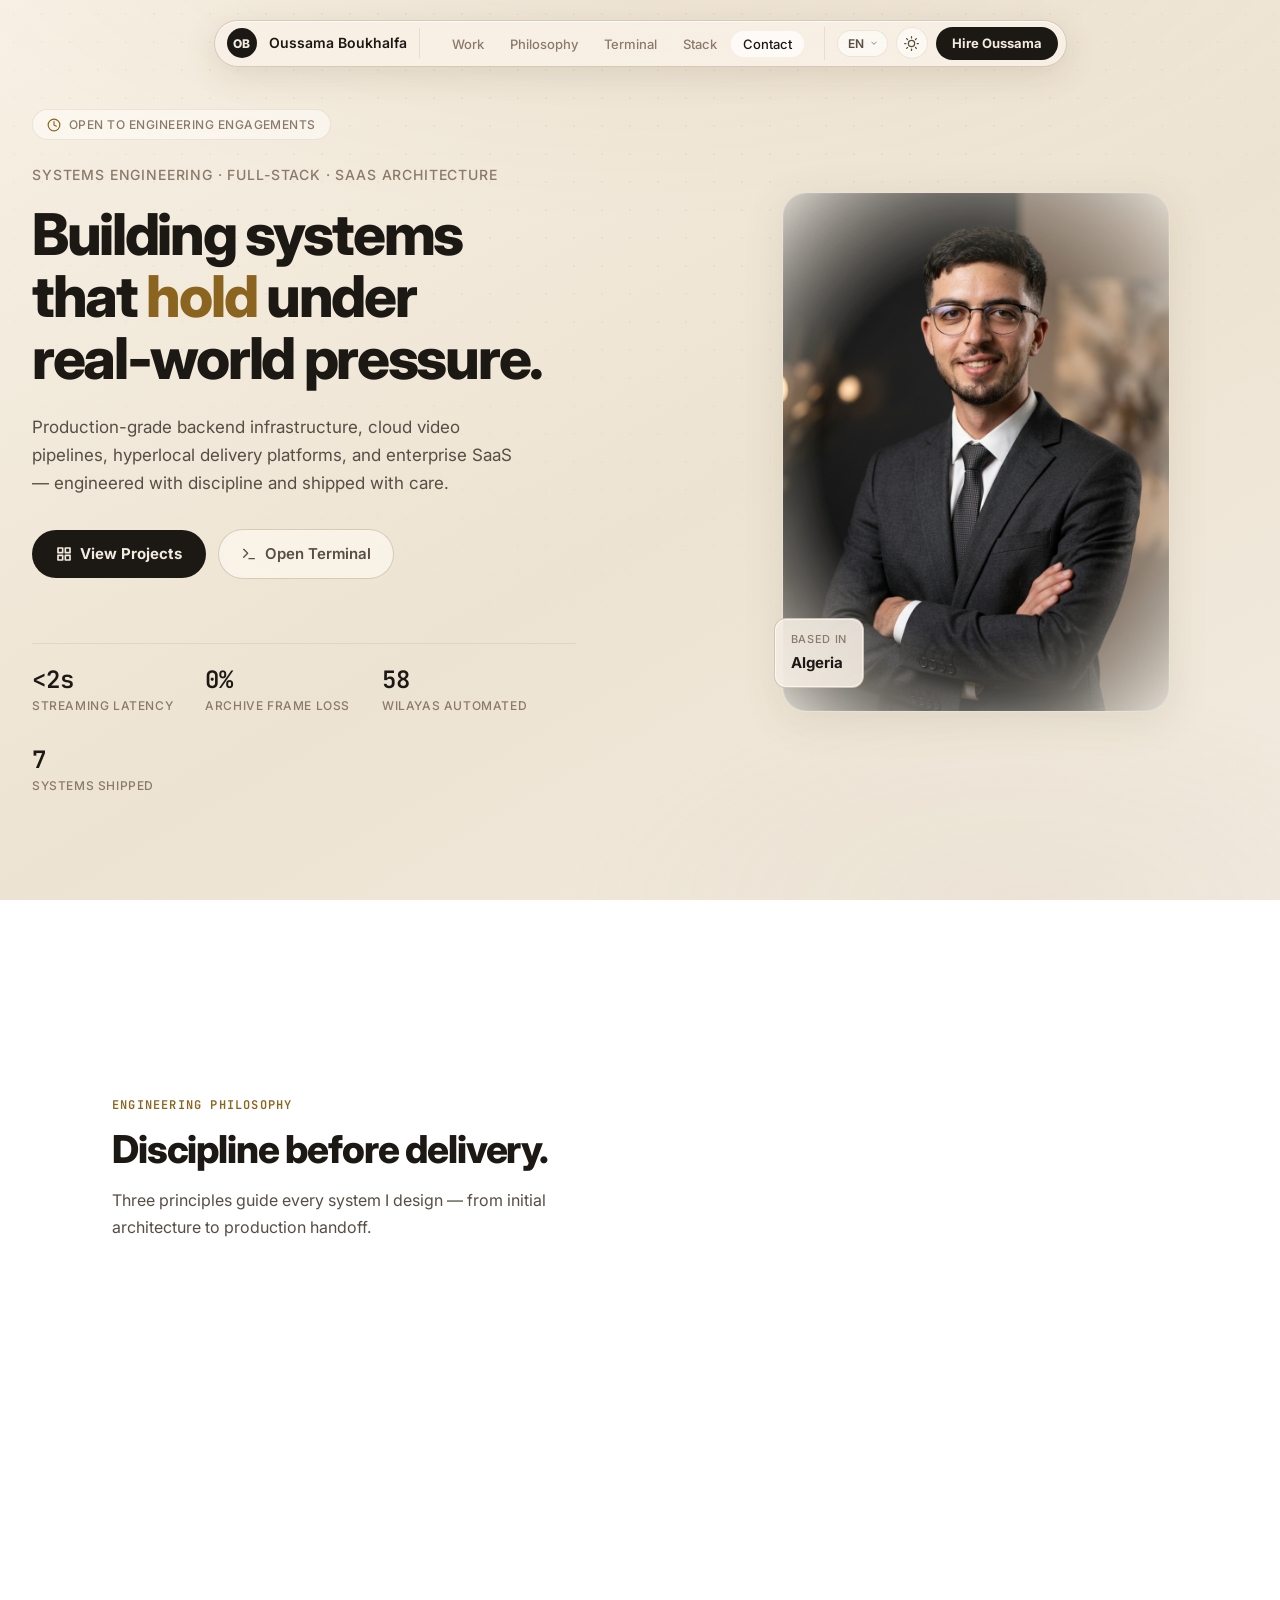
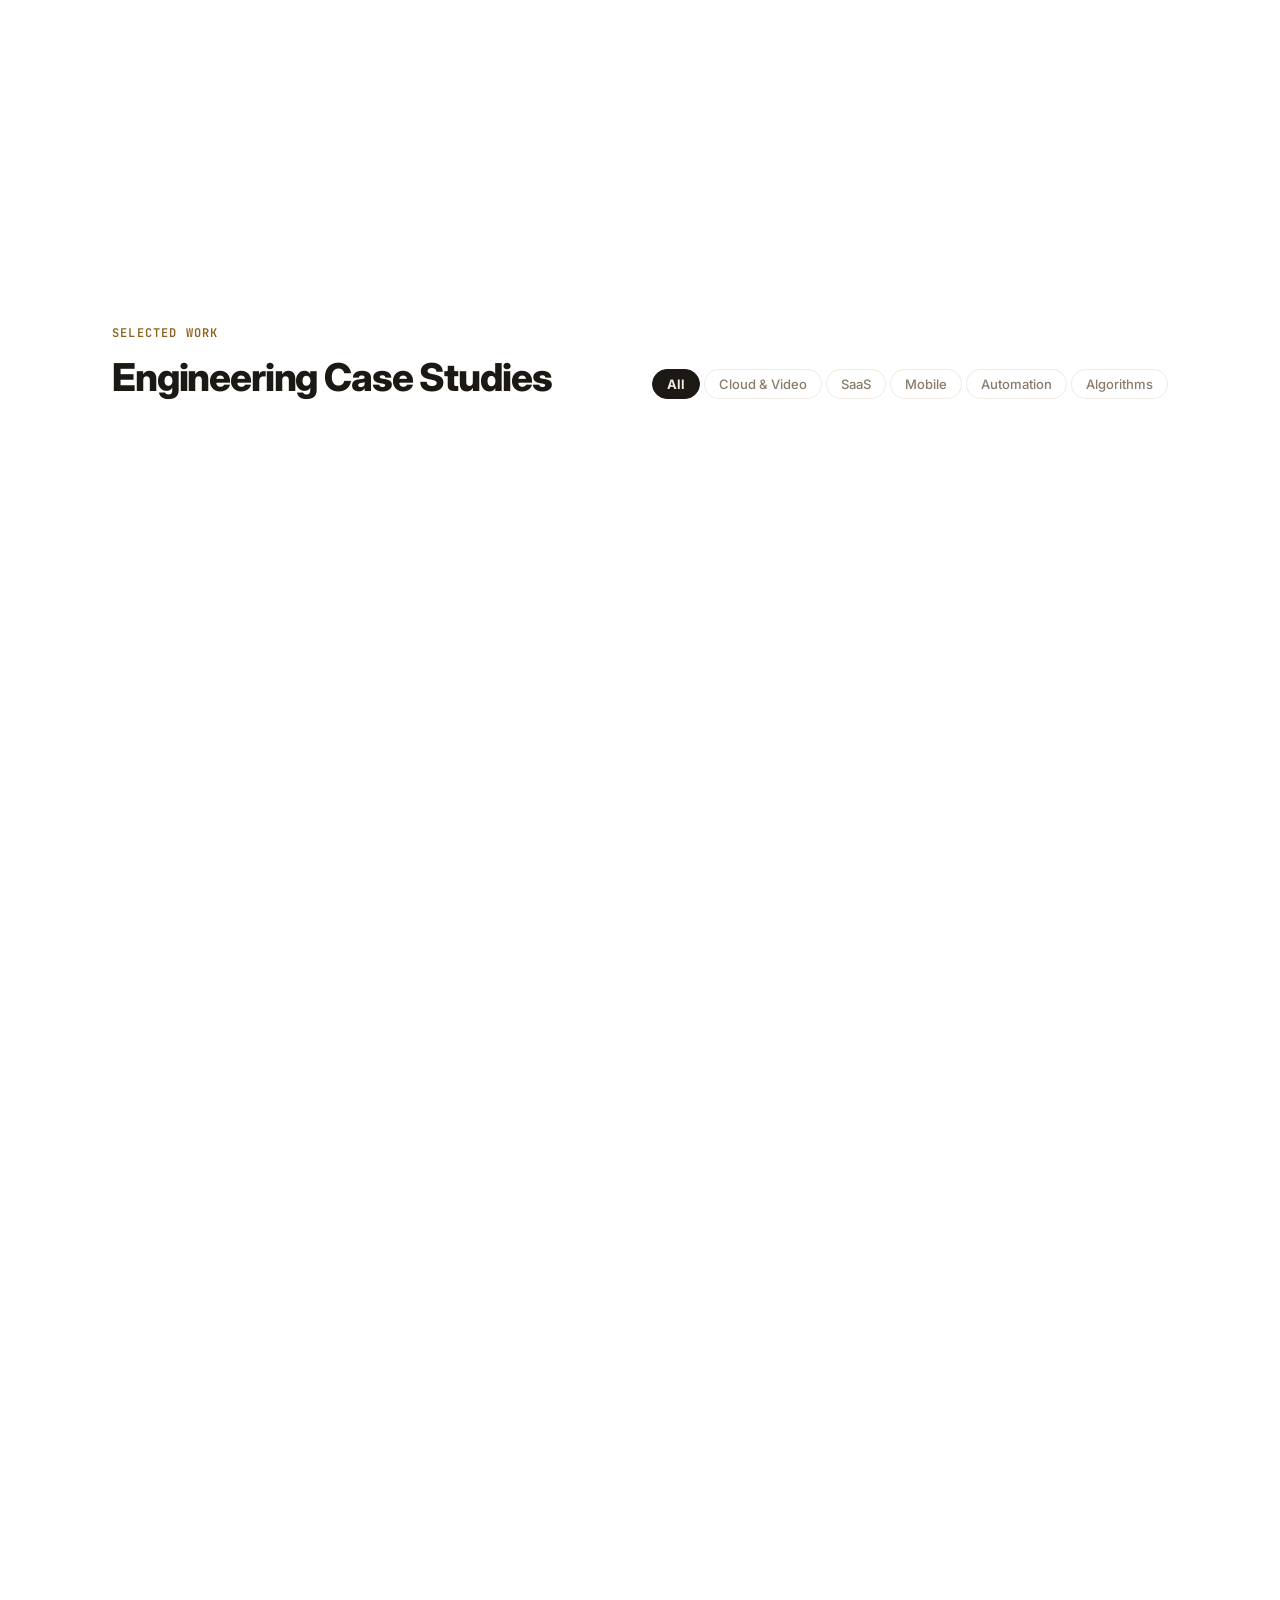
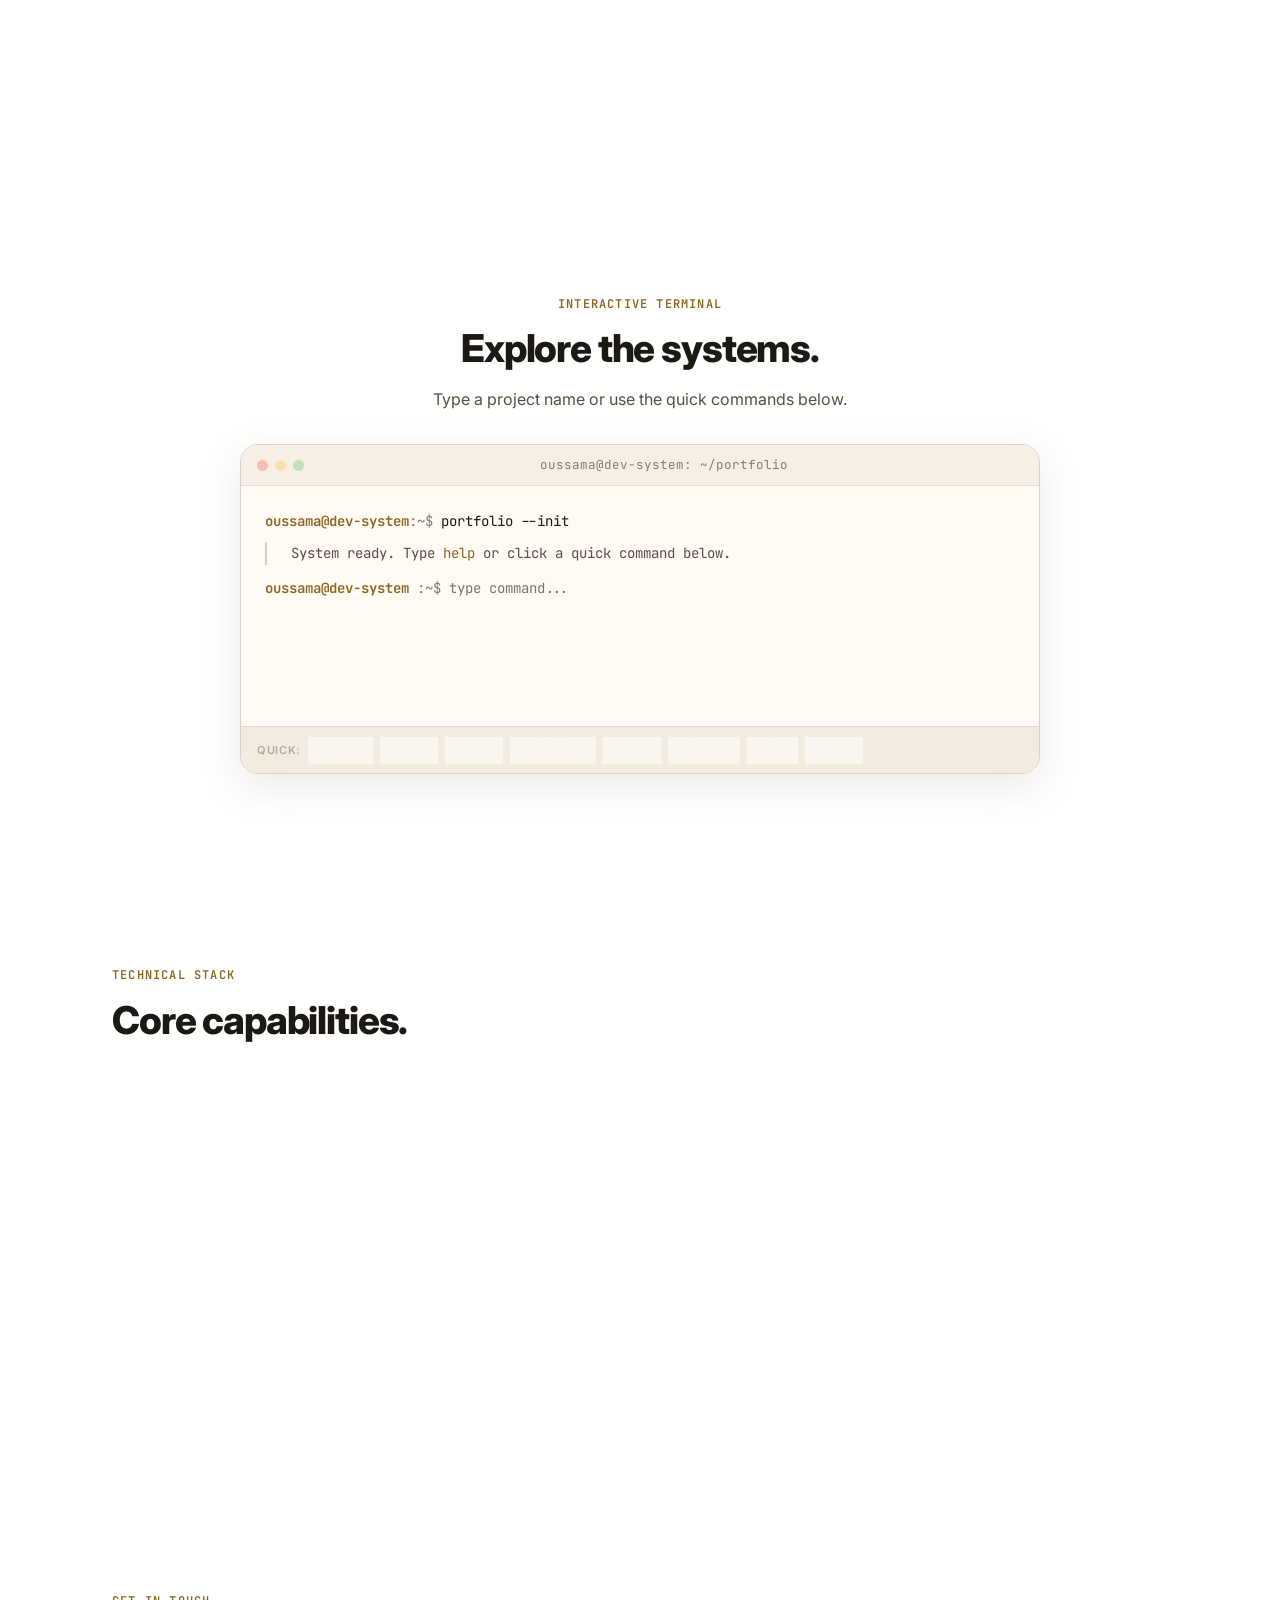
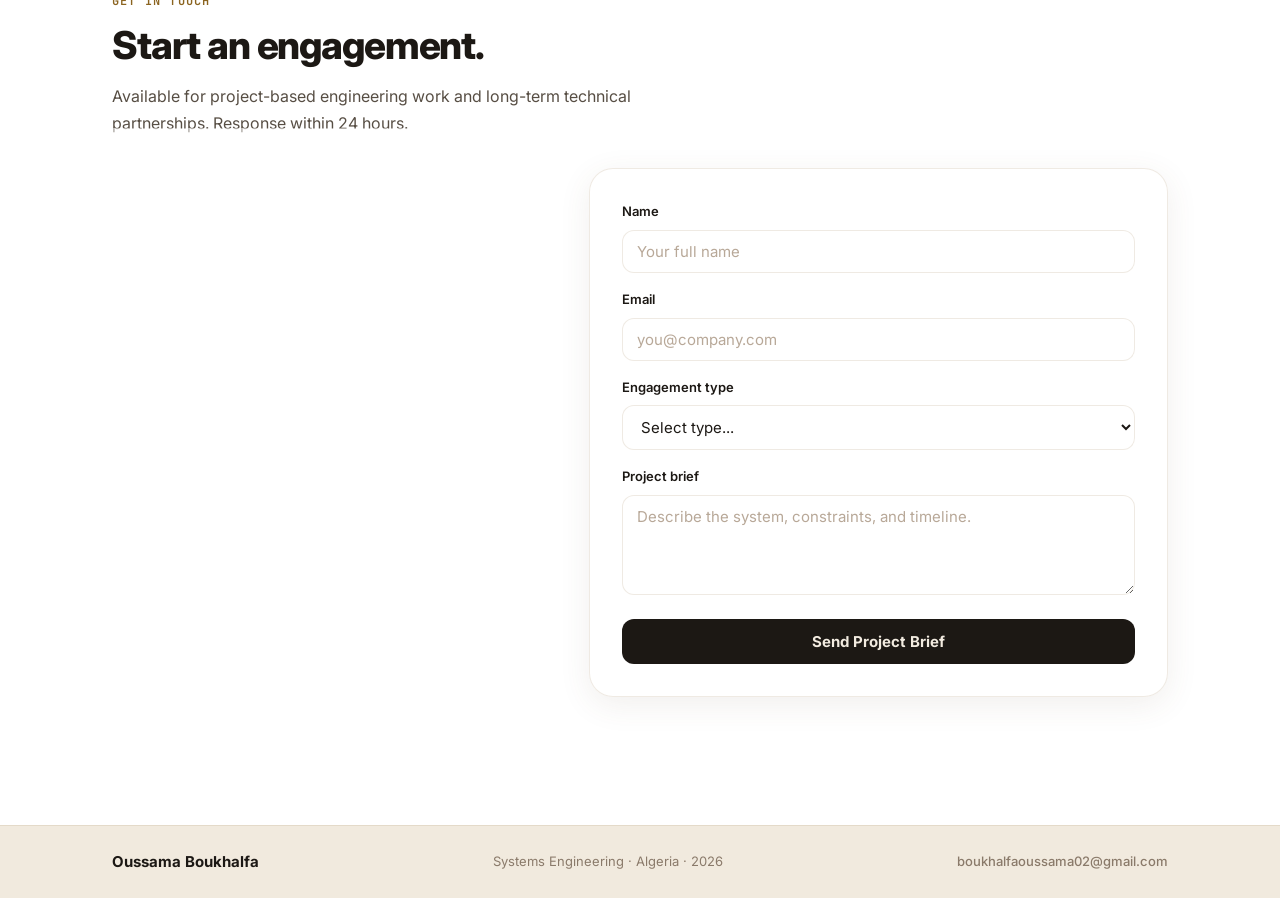
==== commit 1540c81a: "Add regenerated executive portrait photo to hero section" ====
--- a/index.html
+++ b/index.html
@@ -109,14 +109,7 @@
     <!-- Right — photo area -->
     <div class="hero-right container reveal reveal-delay-2">
       <div class="hero-photo-frame">
-        <!-- Replace src with your photo path when ready -->
-        <div class="hero-photo-placeholder">
-          <svg width="56" height="56" viewBox="0 0 24 24" fill="none" stroke="currentColor" stroke-width="1.2" stroke-linecap="round" stroke-linejoin="round"><path d="M20 21v-2a4 4 0 0 0-4-4H8a4 4 0 0 0-4 4v2"/><circle cx="12" cy="7" r="4"/></svg>
-          <p>Your photo will appear here.<br/>Drop the image file into <code>screenshots/photo.jpg</code></p>
-        </div>
-        <!-- Uncomment and update this when you have a photo:
-        <img src="screenshots/photo.jpg" alt="Oussama Boukhalfa" />
-        -->
+        <img src="screenshots/photo.jpg?v=1.0" alt="Oussama Boukhalfa" />
       </div>
       <!-- Floating info badge -->
       <div class="hero-photo-badge">
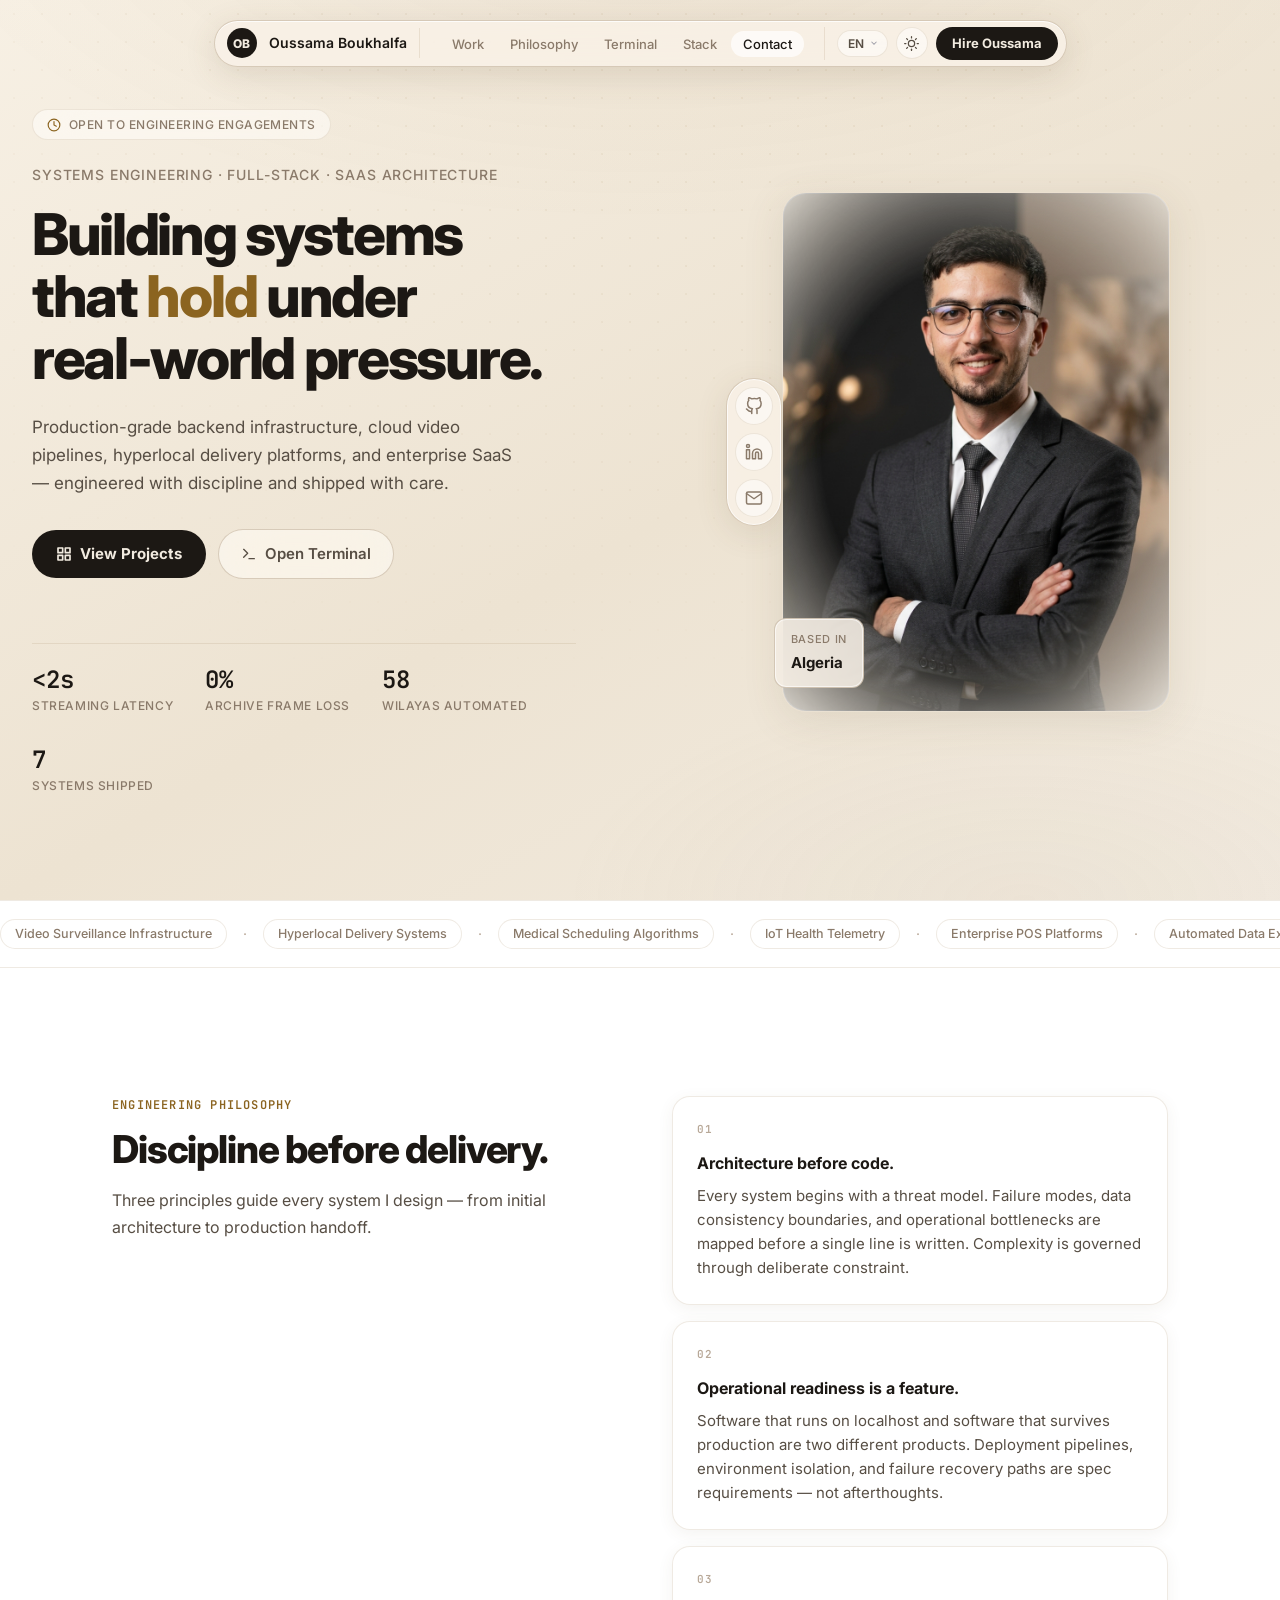
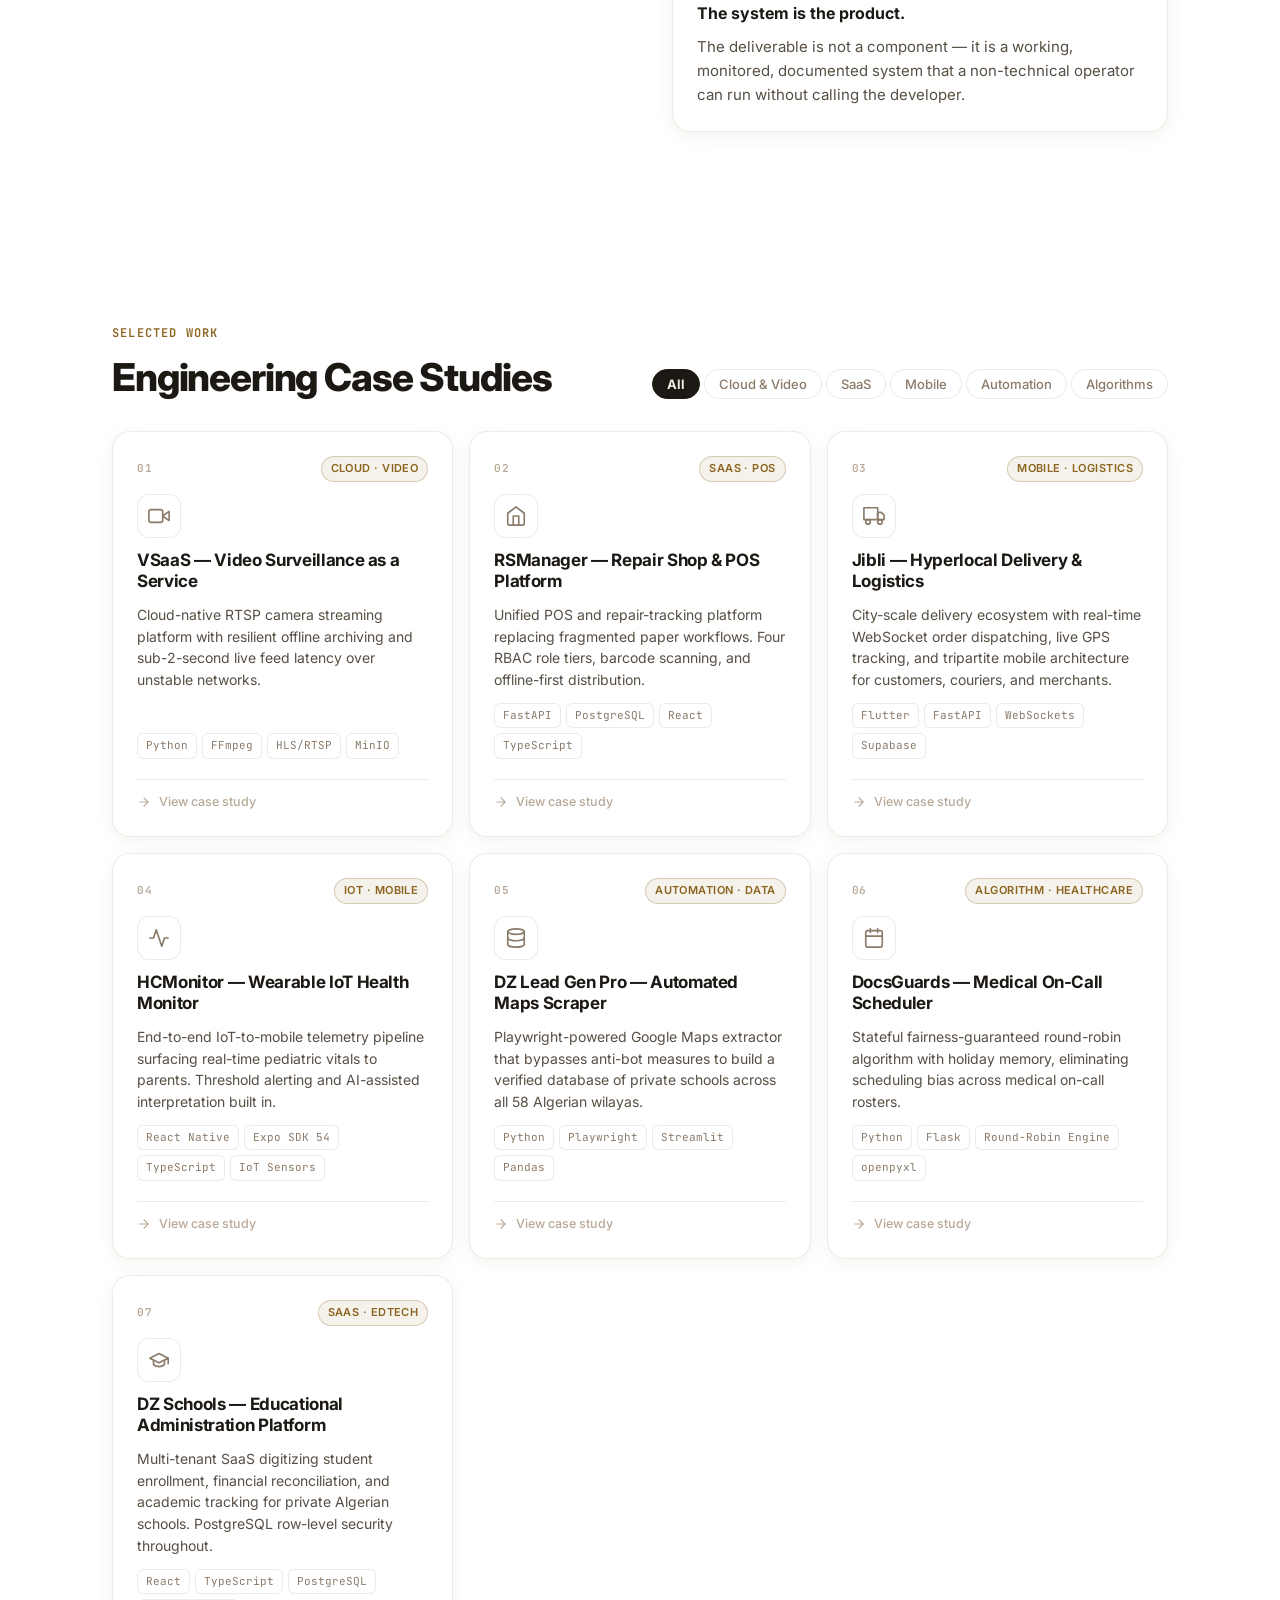
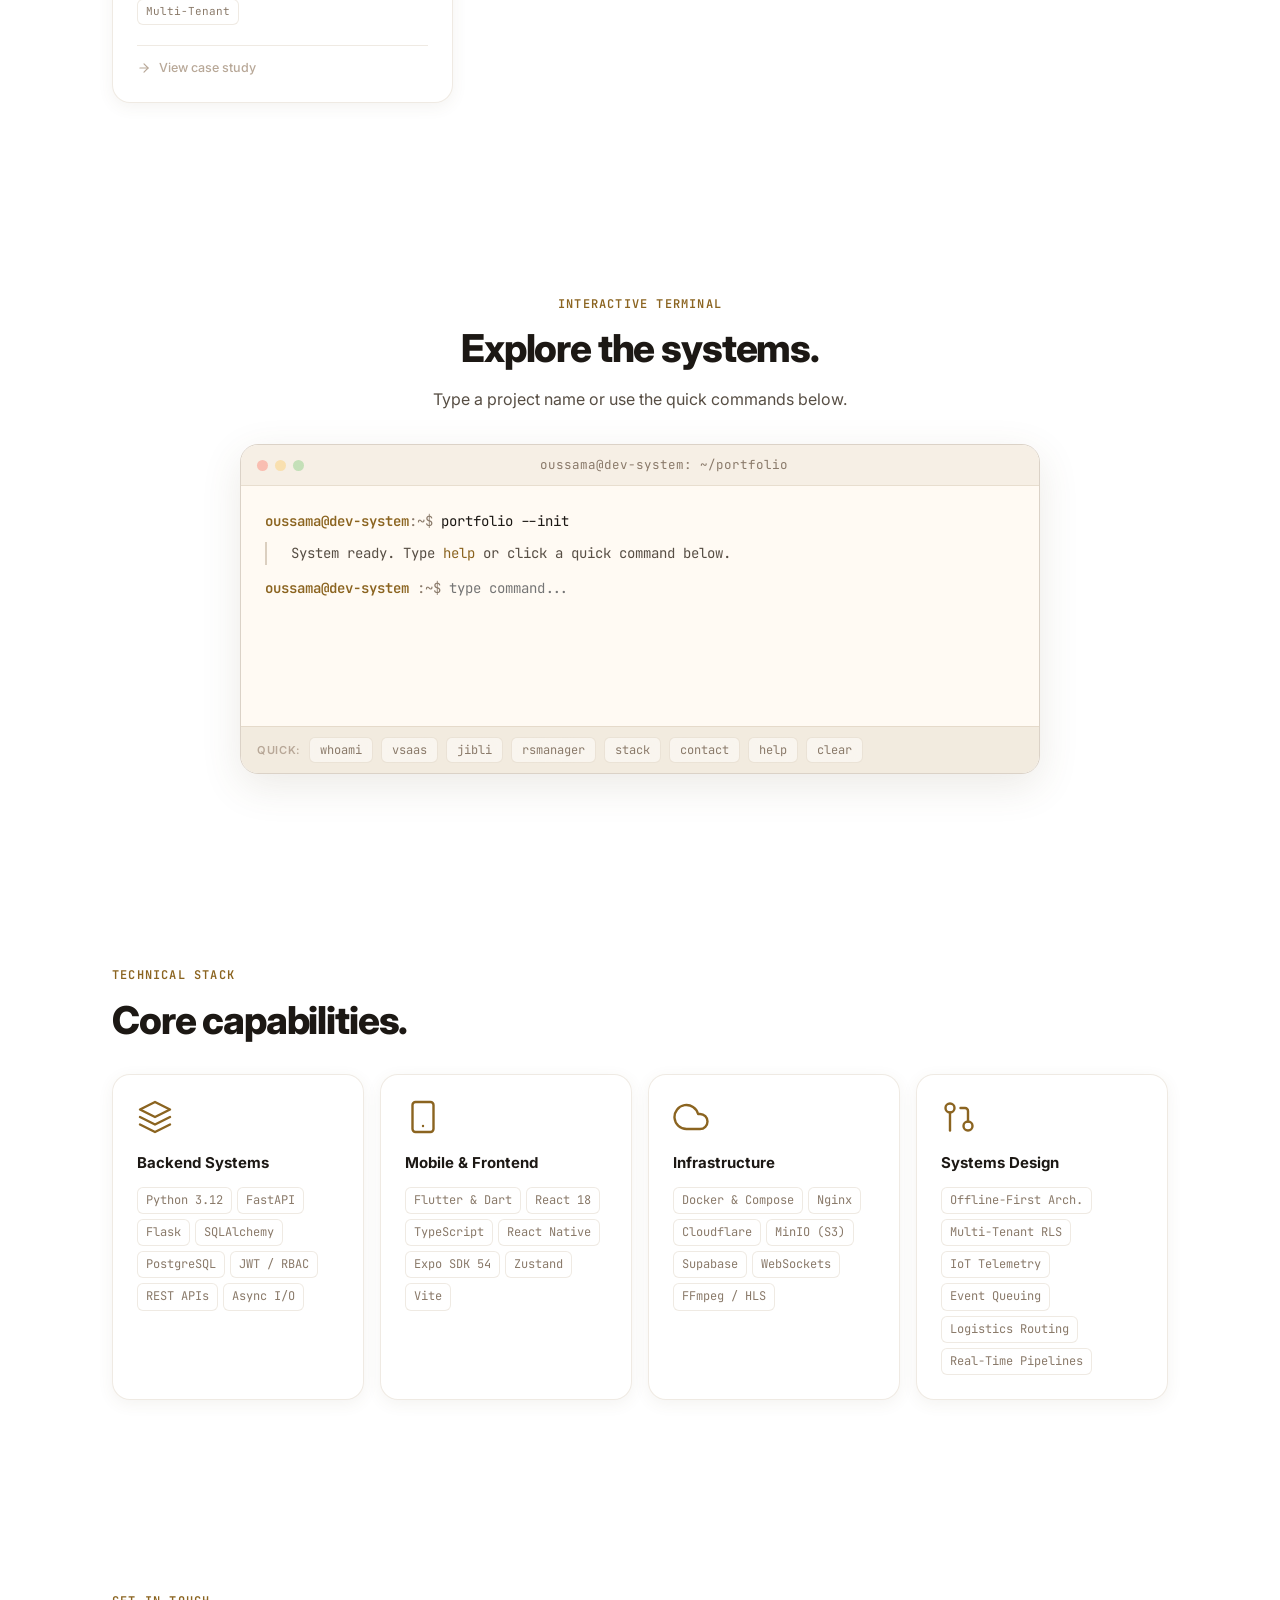
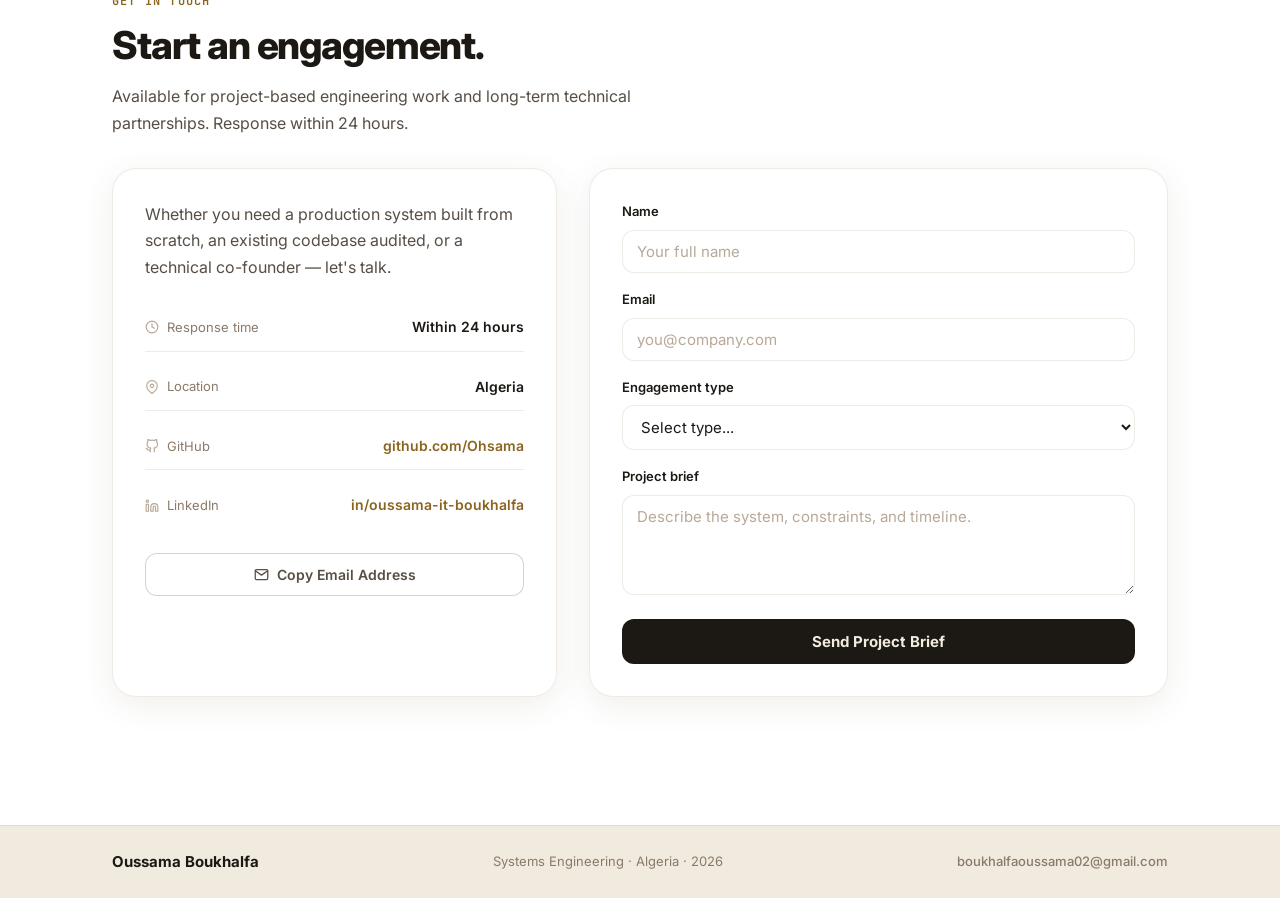
==== commit 27bd3325: "Add floating liquid glass social icons pill (GitHub, LinkedIn, Email) between hero text and profile " ====
--- a/index.html
+++ b/index.html
@@ -108,6 +108,19 @@
 
     <!-- Right — photo area -->
     <div class="hero-right container reveal reveal-delay-2">
+      <!-- Floating Social Links Glass Pill -->
+      <div class="hero-social-floating">
+        <a href="https://github.com/Ohsama" target="_blank" rel="noopener" aria-label="GitHub Profile" title="GitHub (Ohsama)">
+          <svg width="18" height="18" viewBox="0 0 24 24" fill="none" stroke="currentColor" stroke-width="2" stroke-linecap="round" stroke-linejoin="round"><path d="M9 19c-5 1.5-5-2.5-7-3m14 6v-3.87a3.37 3.37 0 0 0-.94-2.61c3.14-.35 6.44-1.54 6.44-7A5.44 5.44 0 0 0 20 4.77 5.07 5.07 0 0 0 19.91 1S18.73.65 16 2.48a13.38 13.38 0 0 0-7 0C6.27.65 5.09 1 5.09 1A5.07 5.07 0 0 0 5 4.77a5.44 5.44 0 0 0-1.5 3.78c0 5.42 3.3 6.61 6.44 7A3.37 3.37 0 0 0 9 18.13V22"/></svg>
+        </a>
+        <a href="https://www.linkedin.com/in/oussama-it-boukhalfa/" target="_blank" rel="noopener" aria-label="LinkedIn Profile" title="LinkedIn (Oussama Boukhalfa)">
+          <svg width="18" height="18" viewBox="0 0 24 24" fill="none" stroke="currentColor" stroke-width="2" stroke-linecap="round" stroke-linejoin="round"><path d="M16 8a6 6 0 0 1 6 6v7h-4v-7a2 2 0 0 0-2-2 2 2 0 0 0-2 2v7h-4v-7a6 6 0 0 1 6-6z"/><rect x="2" y="9" width="4" height="12"/><circle cx="4" cy="4" r="2"/></svg>
+        </a>
+        <a href="mailto:boukhalfaoussama02@gmail.com" aria-label="Email Oussama" title="Email (boukhalfaoussama02@gmail.com)">
+          <svg width="18" height="18" viewBox="0 0 24 24" fill="none" stroke="currentColor" stroke-width="2" stroke-linecap="round" stroke-linejoin="round"><path d="M4 4h16c1.1 0 2 .9 2 2v12c0 1.1-.9 2-2 2H4c-1.1 0-2-.9-2-2V6c0-1.1.9-2 2-2z"/><polyline points="22,6 12,13 2,6"/></svg>
+        </a>
+      </div>
+
       <div class="hero-photo-frame">
         <img src="screenshots/photo.jpg?v=1.0" alt="Oussama Boukhalfa" />
       </div>
--- a/style.css
+++ b/style.css
@@ -614,6 +614,62 @@
 }
 .hero-photo-badge-label { font-size: 0.6875rem; color: var(--text-3); font-weight: 500; text-transform: uppercase; letter-spacing: 0.06em; margin-bottom: 2px; }
 .hero-photo-badge-val   { font-size: 0.9375rem; font-weight: 700; color: var(--text-1); }
+
+/* Floating Glass Social Links Bar (Anchored between hero title and profile image) */
+.hero-social-floating {
+  position: absolute;
+  top: 50%;
+  left: -24px;
+  transform: translateY(-50%);
+  z-index: 10;
+  display: flex;
+  flex-direction: column;
+  gap: var(--space-2);
+  padding: 8px;
+  background: var(--glass-bg);
+  backdrop-filter: var(--glass-blur);
+  -webkit-backdrop-filter: var(--glass-blur);
+  border: 1px solid var(--border-mid);
+  border-radius: var(--radius-full);
+  box-shadow: 0 12px 32px rgba(0, 0, 0, 0.25);
+  transition: background 0.45s, border-color 0.35s, box-shadow 0.35s;
+}
+
+html[data-theme="beige"] .hero-social-floating {
+  box-shadow: 0 0 0 1px rgba(255, 255, 255, 0.7) inset, 0 8px 32px rgba(100, 80, 50, 0.12);
+}
+
+.hero-social-floating a {
+  width: 38px;
+  height: 38px;
+  border-radius: var(--radius-full);
+  display: flex;
+  align-items: center;
+  justify-content: center;
+  color: var(--text-3);
+  background: var(--surface-1);
+  border: 1px solid var(--border);
+  transition: color 0.2s, background 0.2s, border-color 0.2s, transform 0.2s;
+}
+
+.hero-social-floating a:hover {
+  color: var(--amber);
+  background: var(--amber-dim);
+  border-color: var(--amber-border);
+  transform: scale(1.1);
+}
+
+@media (max-width: 900px) {
+  .hero-social-floating {
+    position: relative;
+    top: auto;
+    left: auto;
+    transform: none;
+    flex-direction: row;
+    width: fit-content;
+    margin: var(--space-4) auto 0;
+  }
+}
 
 /* ─────────────────────────────────────────────
    MARQUEE
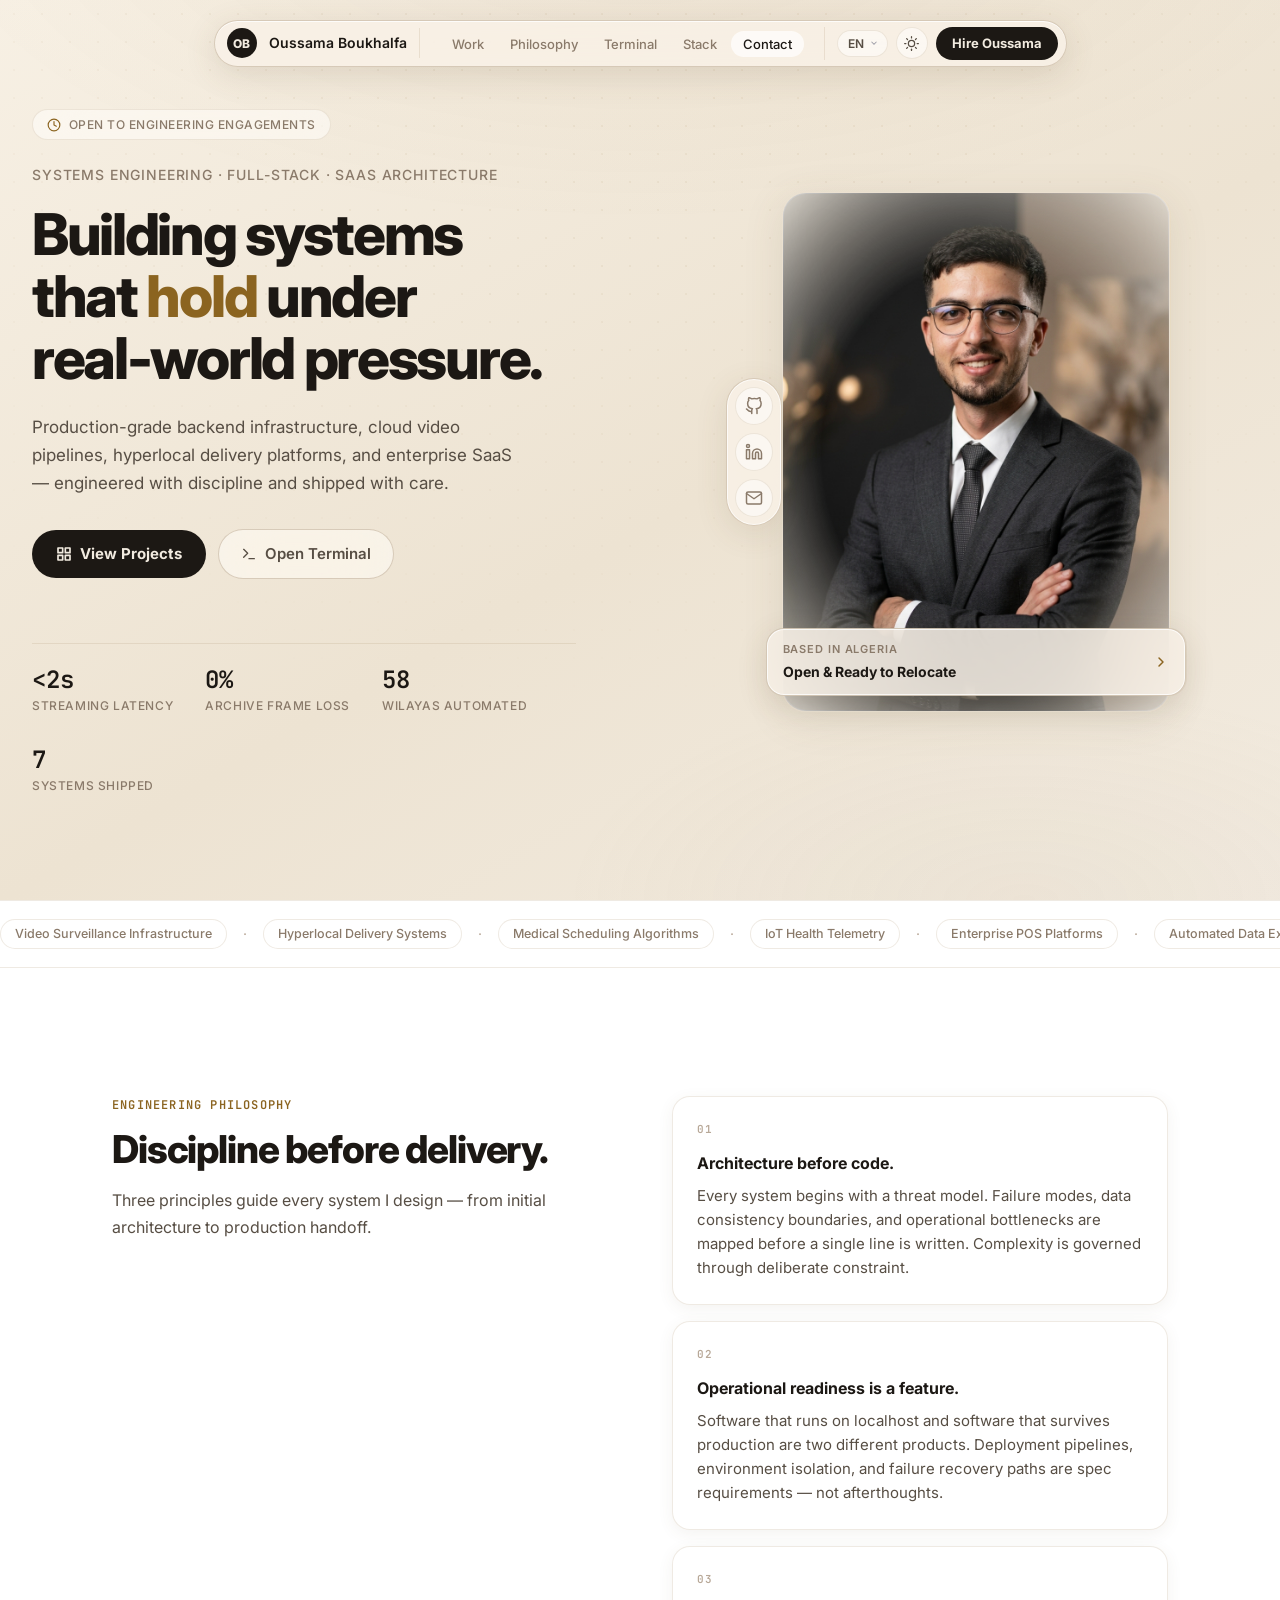
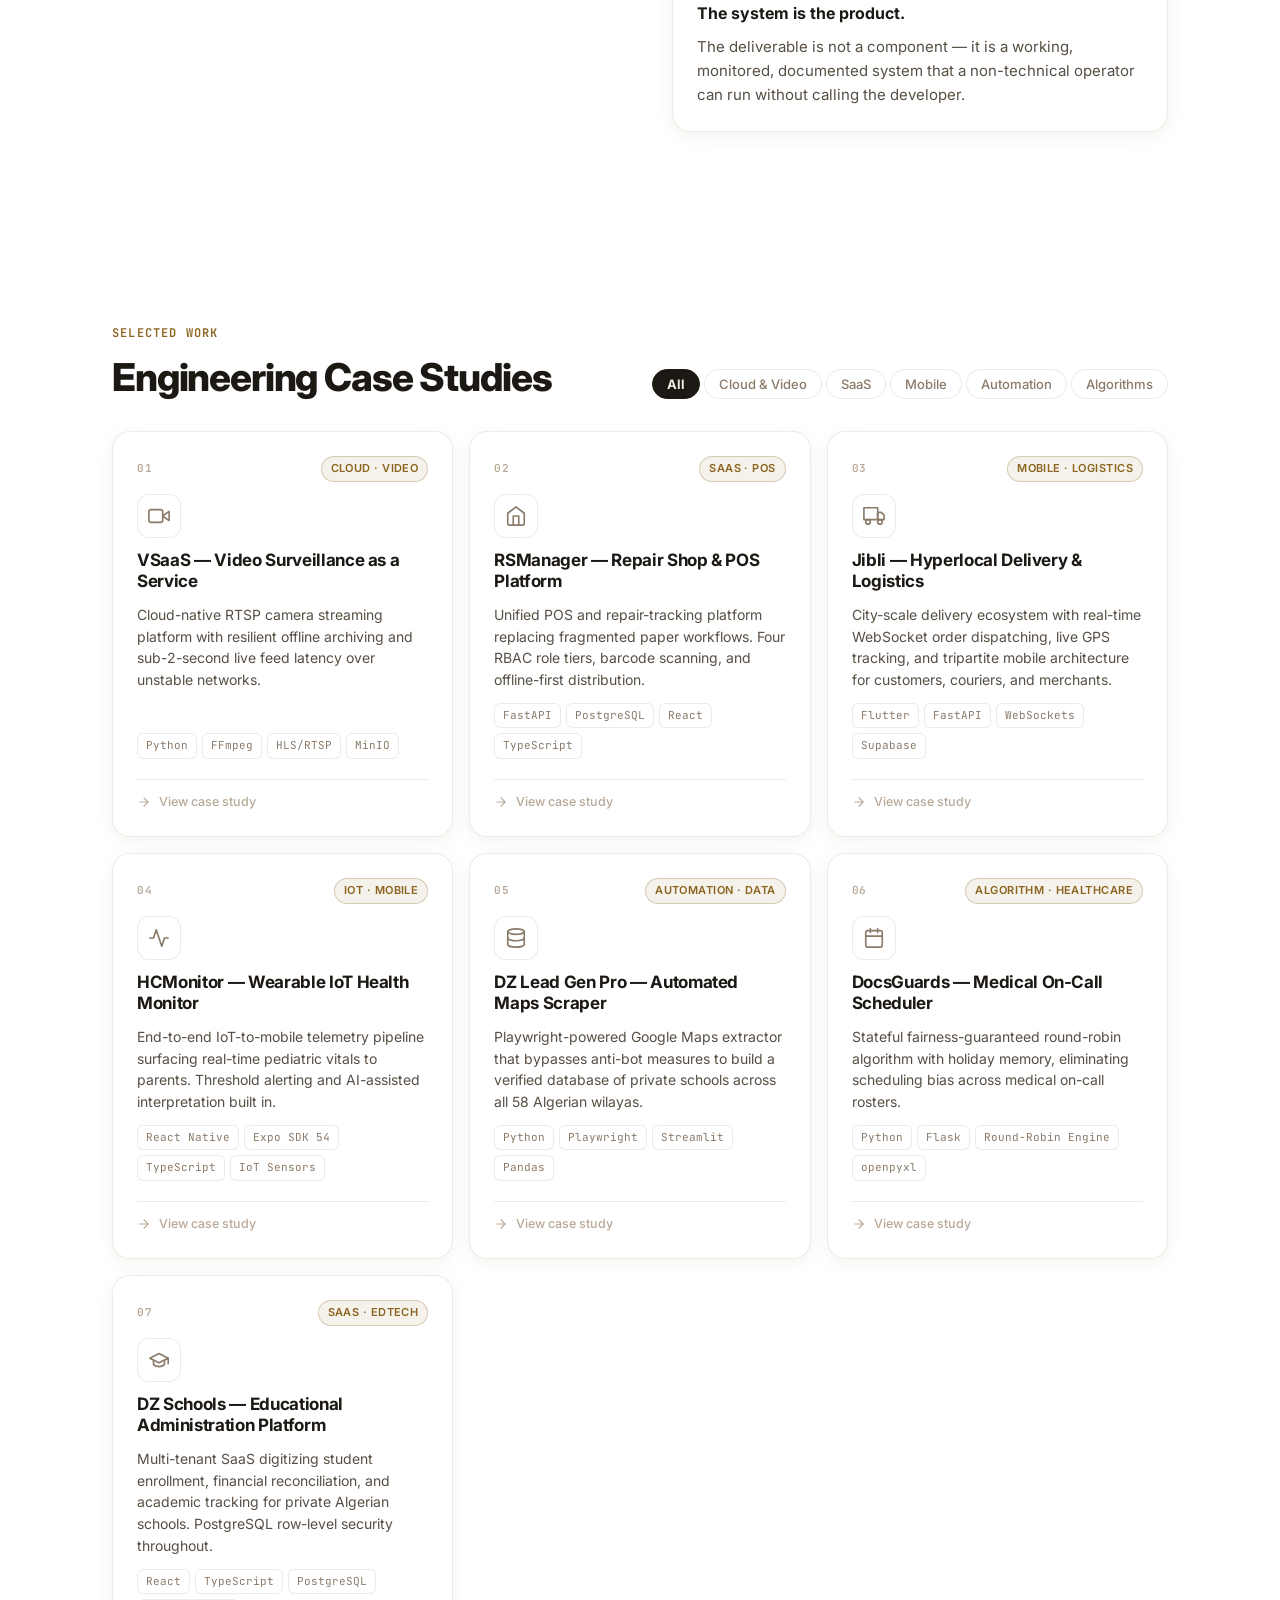
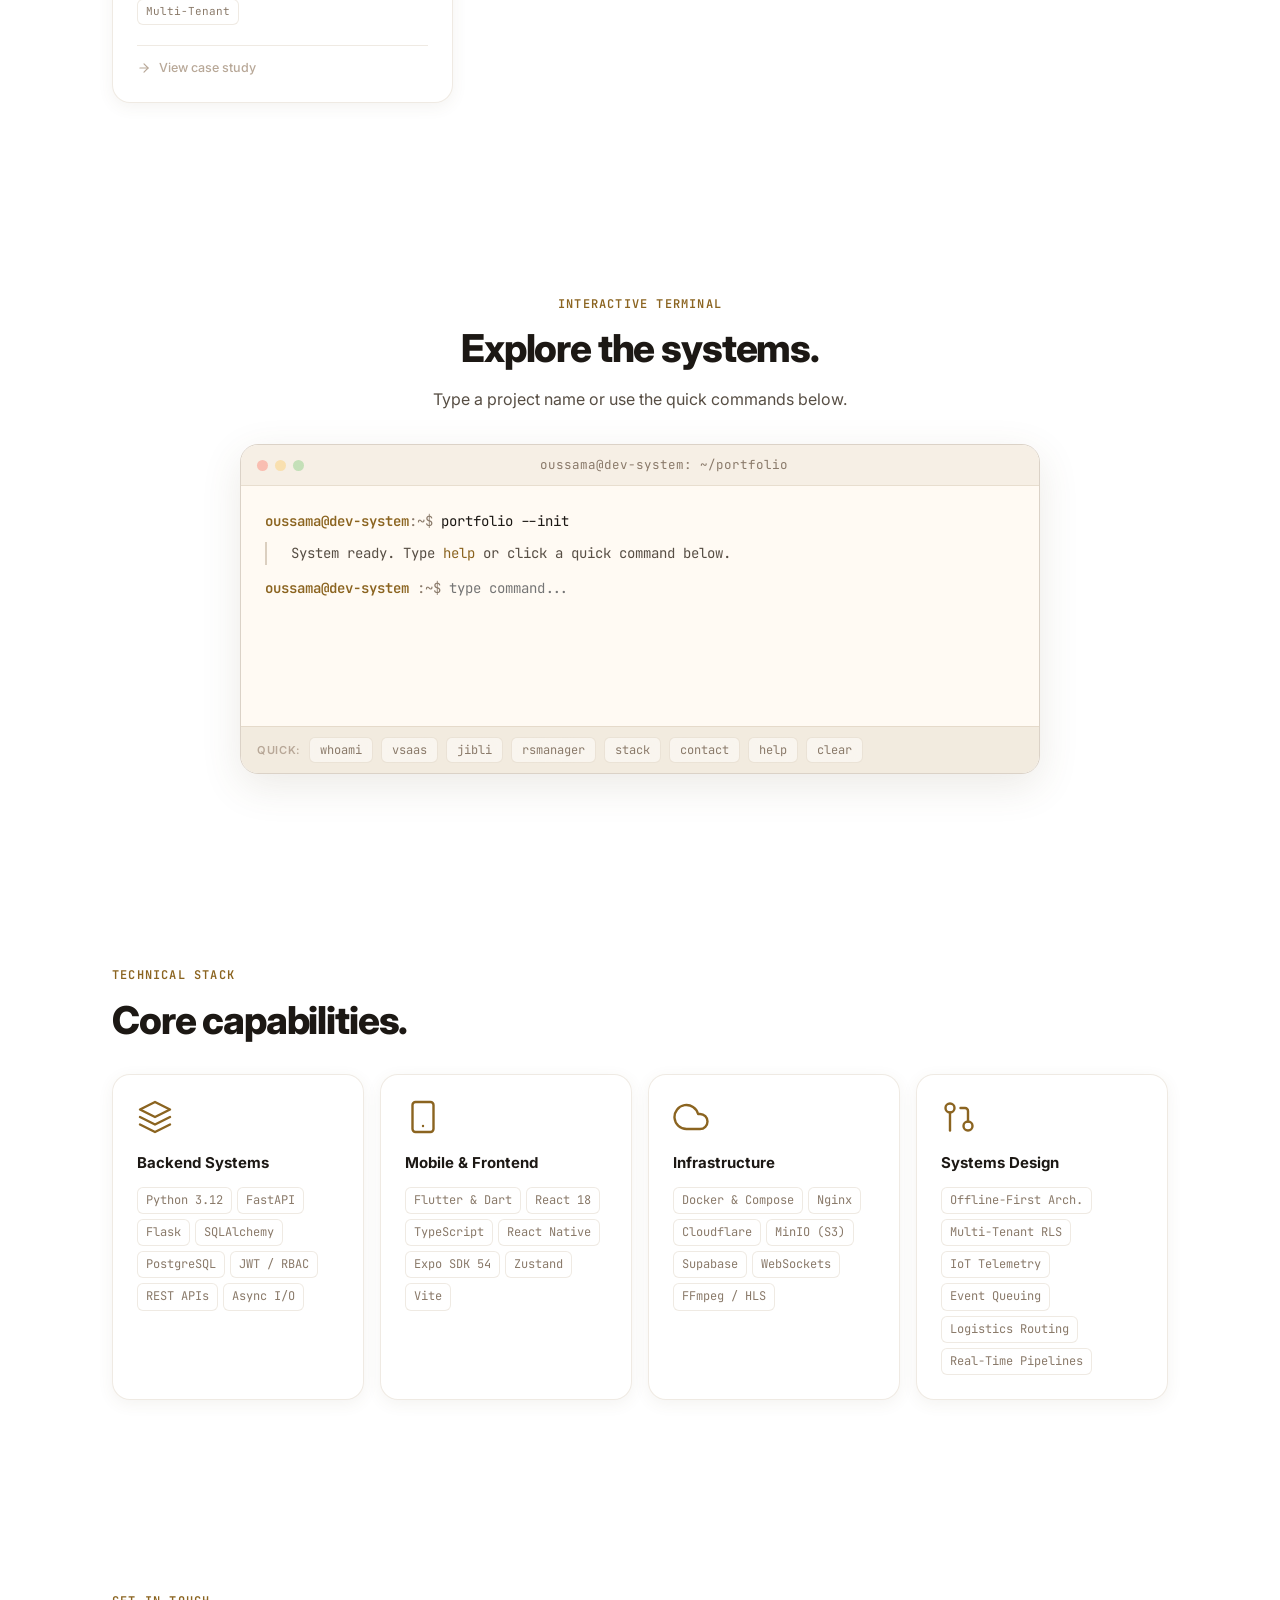
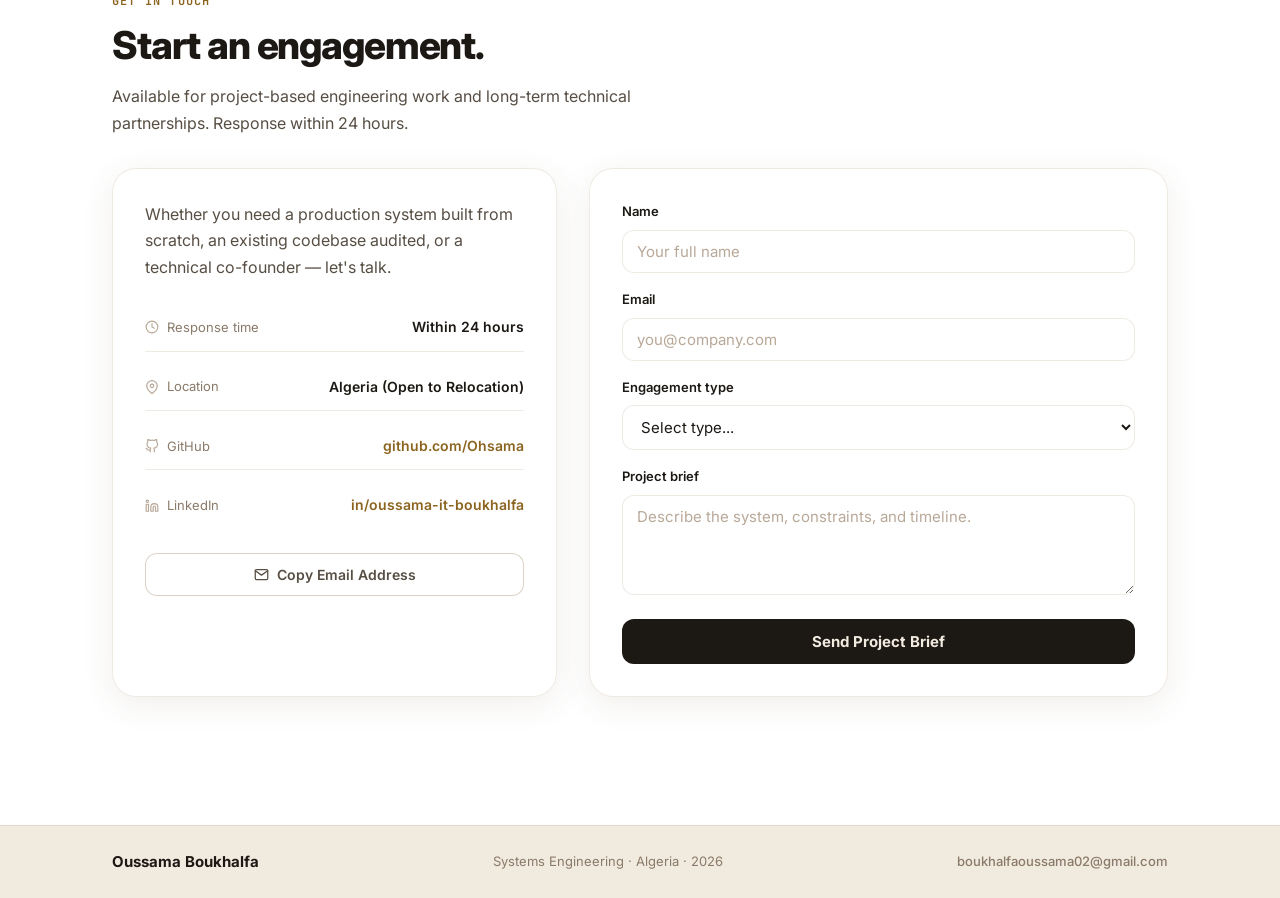
==== commit 911c5687: "Add interactive relocation & visa eligibility drawer badge on hero photo with hover expansion and ar" ====
--- a/index.html
+++ b/index.html
@@ -116,7 +116,7 @@
         <a href="https://www.linkedin.com/in/oussama-it-boukhalfa/" target="_blank" rel="noopener" aria-label="LinkedIn Profile" title="LinkedIn (Oussama Boukhalfa)">
           <svg width="18" height="18" viewBox="0 0 24 24" fill="none" stroke="currentColor" stroke-width="2" stroke-linecap="round" stroke-linejoin="round"><path d="M16 8a6 6 0 0 1 6 6v7h-4v-7a2 2 0 0 0-2-2 2 2 0 0 0-2 2v7h-4v-7a6 6 0 0 1 6-6z"/><rect x="2" y="9" width="4" height="12"/><circle cx="4" cy="4" r="2"/></svg>
         </a>
-        <a href="mailto:boukhalfaoussama02@gmail.com" aria-label="Email Oussama" title="Email (boukhalfaoussama02@gmail.com)">
+        <a href="#contact" onclick="copyEmail()" aria-label="Contact Oussama" title="Contact / Copy Email (boukhalfaoussama02@gmail.com)">
           <svg width="18" height="18" viewBox="0 0 24 24" fill="none" stroke="currentColor" stroke-width="2" stroke-linecap="round" stroke-linejoin="round"><path d="M4 4h16c1.1 0 2 .9 2 2v12c0 1.1-.9 2-2 2H4c-1.1 0-2-.9-2-2V6c0-1.1.9-2 2-2z"/><polyline points="22,6 12,13 2,6"/></svg>
         </a>
       </div>
@@ -124,10 +124,38 @@
       <div class="hero-photo-frame">
         <img src="screenshots/photo.jpg?v=1.0" alt="Oussama Boukhalfa" />
       </div>
-      <!-- Floating info badge -->
-      <div class="hero-photo-badge">
-        <div class="hero-photo-badge-label">Based in</div>
-        <div class="hero-photo-badge-val">Algeria</div>
+      <!-- Floating Relocation & Visa Eligibility Drawer Badge -->
+      <div class="hero-photo-badge relocation-drawer" tabindex="0" role="region" aria-label="Location and Relocation Eligibility">
+        <div class="badge-main-header">
+          <div class="badge-header-info">
+            <div class="hero-photo-badge-label" data-i18n="badge_loc_label">Based in Algeria</div>
+            <div class="hero-photo-badge-val" data-i18n="badge_loc_val">Open & Ready to Relocate</div>
+          </div>
+          <svg class="badge-arrow-icon" width="16" height="16" viewBox="0 0 24 24" fill="none" stroke="currentColor" stroke-width="2.2" stroke-linecap="round" stroke-linejoin="round"><polyline points="9 18 15 12 9 6"/></svg>
+        </div>
+
+        <!-- Expandable Drawer Content -->
+        <div class="badge-drawer-content">
+          <div class="drawer-section-title" data-i18n="badge_eligibility_title">Eligible Work & Visa Frameworks</div>
+          <ul class="drawer-list">
+            <li>
+              <svg width="14" height="14" viewBox="0 0 24 24" fill="none" stroke="currentColor" stroke-width="2.5" stroke-linecap="round" stroke-linejoin="round"><polyline points="20 6 9 17 4 12"/></svg>
+              <span data-i18n="badge_item_1">EU Blue Card (EU / Germany / France)</span>
+            </li>
+            <li>
+              <svg width="14" height="14" viewBox="0 0 24 24" fill="none" stroke="currentColor" stroke-width="2.5" stroke-linecap="round" stroke-linejoin="round"><polyline points="20 6 9 17 4 12"/></svg>
+              <span data-i18n="badge_item_2">Passeport Talent & Tech Visa</span>
+            </li>
+            <li>
+              <svg width="14" height="14" viewBox="0 0 24 24" fill="none" stroke="currentColor" stroke-width="2.5" stroke-linecap="round" stroke-linejoin="round"><polyline points="20 6 9 17 4 12"/></svg>
+              <span data-i18n="badge_item_3">Skilled IT Shortage Fast-Track</span>
+            </li>
+            <li>
+              <svg width="14" height="14" viewBox="0 0 24 24" fill="none" stroke="currentColor" stroke-width="2.5" stroke-linecap="round" stroke-linejoin="round"><polyline points="20 6 9 17 4 12"/></svg>
+              <span data-i18n="badge_item_4">Global Talent & Express Entry</span>
+            </li>
+          </ul>
+        </div>
       </div>
     </div>
 
--- a/style.css
+++ b/style.css
@@ -598,22 +598,133 @@
 
 .hero-photo-badge {
   position: absolute;
-  bottom: var(--space-5);
-  left: var(--space-5);
-  padding: var(--space-3) var(--space-4);
+  bottom: var(--space-4);
+  left: var(--space-4);
+  right: var(--space-4);
+  padding: 12px 16px;
   background: var(--glass-bg);
   backdrop-filter: var(--glass-blur);
   -webkit-backdrop-filter: var(--glass-blur);
   border: 1px solid var(--border-mid);
-  border-radius: var(--radius-md);
-  z-index: 2;
-  transition: background 0.45s, border-color 0.35s;
-}
+  border-radius: var(--radius-lg);
+  z-index: 15;
+  cursor: pointer;
+  overflow: hidden;
+  transition: all 0.4s var(--ease-out);
+  box-shadow: 0 10px 30px rgba(0, 0, 0, 0.35);
+}
+
 html[data-theme="beige"] .hero-photo-badge {
-  box-shadow: 0 0 0 1px rgba(255,255,255,0.6) inset;
-}
-.hero-photo-badge-label { font-size: 0.6875rem; color: var(--text-3); font-weight: 500; text-transform: uppercase; letter-spacing: 0.06em; margin-bottom: 2px; }
-.hero-photo-badge-val   { font-size: 0.9375rem; font-weight: 700; color: var(--text-1); }
+  box-shadow: 0 0 0 1px rgba(255, 255, 255, 0.75) inset, 0 8px 30px rgba(100, 80, 50, 0.14);
+}
+
+.badge-main-header {
+  display: flex;
+  align-items: center;
+  gap: var(--space-3);
+  justify-content: space-between;
+}
+
+.badge-header-info {
+  display: flex;
+  flex-direction: column;
+}
+
+.hero-photo-badge-label {
+  font-size: 0.6875rem;
+  color: var(--text-3);
+  font-weight: 600;
+  text-transform: uppercase;
+  letter-spacing: 0.08em;
+  margin-bottom: 2px;
+  transition: color 0.35s;
+}
+
+.hero-photo-badge-val {
+  font-size: 0.875rem;
+  font-weight: 700;
+  color: var(--text-1);
+  transition: color 0.35s;
+}
+
+/* Subtle bouncing arrow enticing hover interaction */
+.badge-arrow-icon {
+  color: var(--amber);
+  transition: transform 0.35s var(--ease-out), color 0.35s;
+  animation: arrow-nudge 1.8s ease-in-out infinite;
+  flex-shrink: 0;
+}
+
+@keyframes arrow-nudge {
+  0%, 100% { transform: translateX(0); }
+  50%      { transform: translateX(5px); }
+}
+
+/* Hover & Focus Drawer Expansion */
+.hero-photo-badge.relocation-drawer:hover,
+.hero-photo-badge.relocation-drawer:focus-within {
+  border-color: var(--amber-border);
+  background: var(--surface-3);
+  box-shadow: 0 16px 40px rgba(0, 0, 0, 0.5);
+  transform: translateY(-2px);
+}
+
+html[data-theme="beige"] .hero-photo-badge.relocation-drawer:hover {
+  background: rgba(255, 255, 255, 0.94);
+}
+
+.hero-photo-badge.relocation-drawer:hover .badge-arrow-icon,
+.hero-photo-badge.relocation-drawer:focus-within .badge-arrow-icon {
+  transform: rotate(90deg);
+  animation: none;
+}
+
+/* Collapsible Drawer Content */
+.badge-drawer-content {
+  max-height: 0;
+  opacity: 0;
+  overflow: hidden;
+  transition: max-height 0.45s var(--ease-out), opacity 0.35s var(--ease-out), margin-top 0.35s;
+}
+
+.hero-photo-badge.relocation-drawer:hover .badge-drawer-content,
+.hero-photo-badge.relocation-drawer:focus-within .badge-drawer-content {
+  max-height: 200px;
+  opacity: 1;
+  margin-top: var(--space-3);
+  padding-top: var(--space-3);
+  border-top: 1px solid var(--border);
+}
+
+.drawer-section-title {
+  font-size: 0.6875rem;
+  font-weight: 700;
+  text-transform: uppercase;
+  letter-spacing: 0.08em;
+  color: var(--amber);
+  margin-bottom: var(--space-2);
+}
+
+.drawer-list {
+  display: flex;
+  flex-direction: column;
+  gap: 6px;
+}
+
+.drawer-list li {
+  display: flex;
+  align-items: center;
+  gap: var(--space-2);
+  font-size: 0.78125rem;
+  font-weight: 500;
+  color: var(--text-2);
+  line-height: 1.3;
+}
+
+.drawer-list li svg {
+  color: var(--amber);
+  flex-shrink: 0;
+}
 
 /* Floating Glass Social Links Bar (Anchored between hero title and profile image) */
 .hero-social-floating {
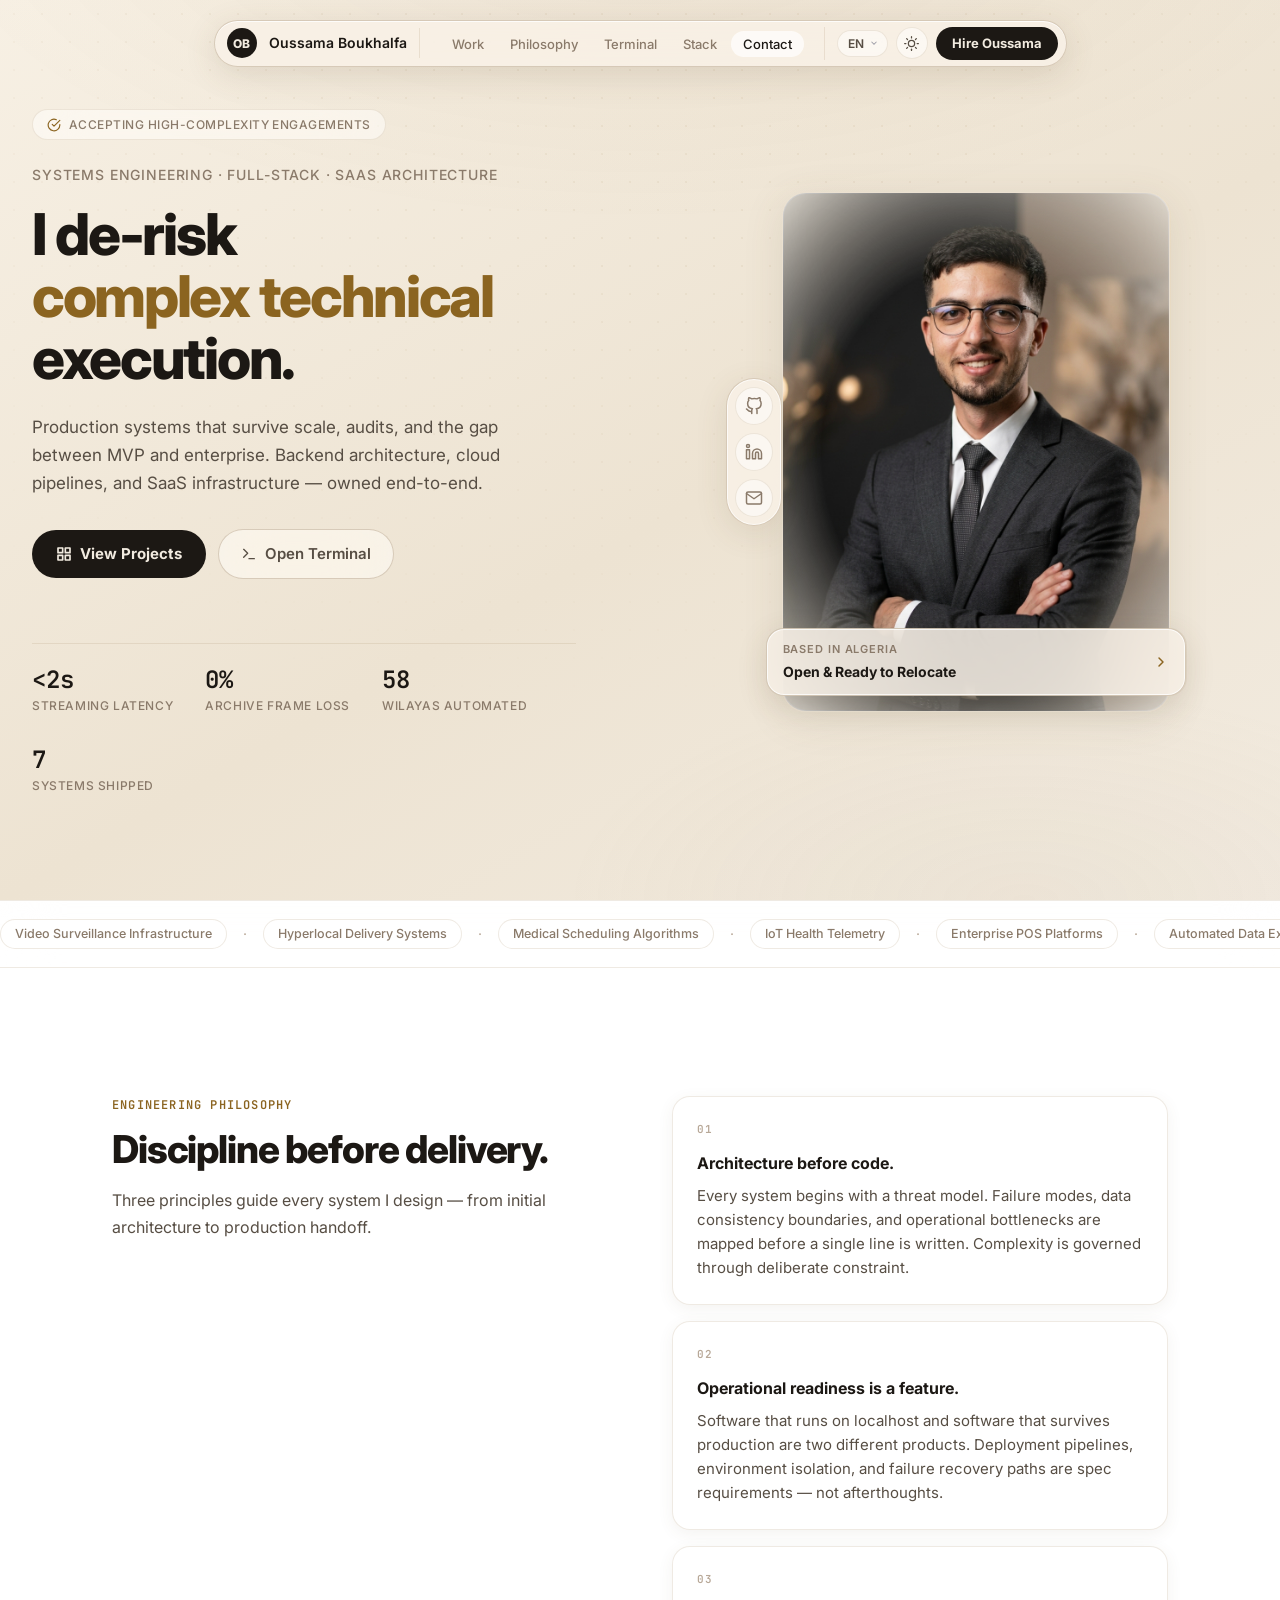
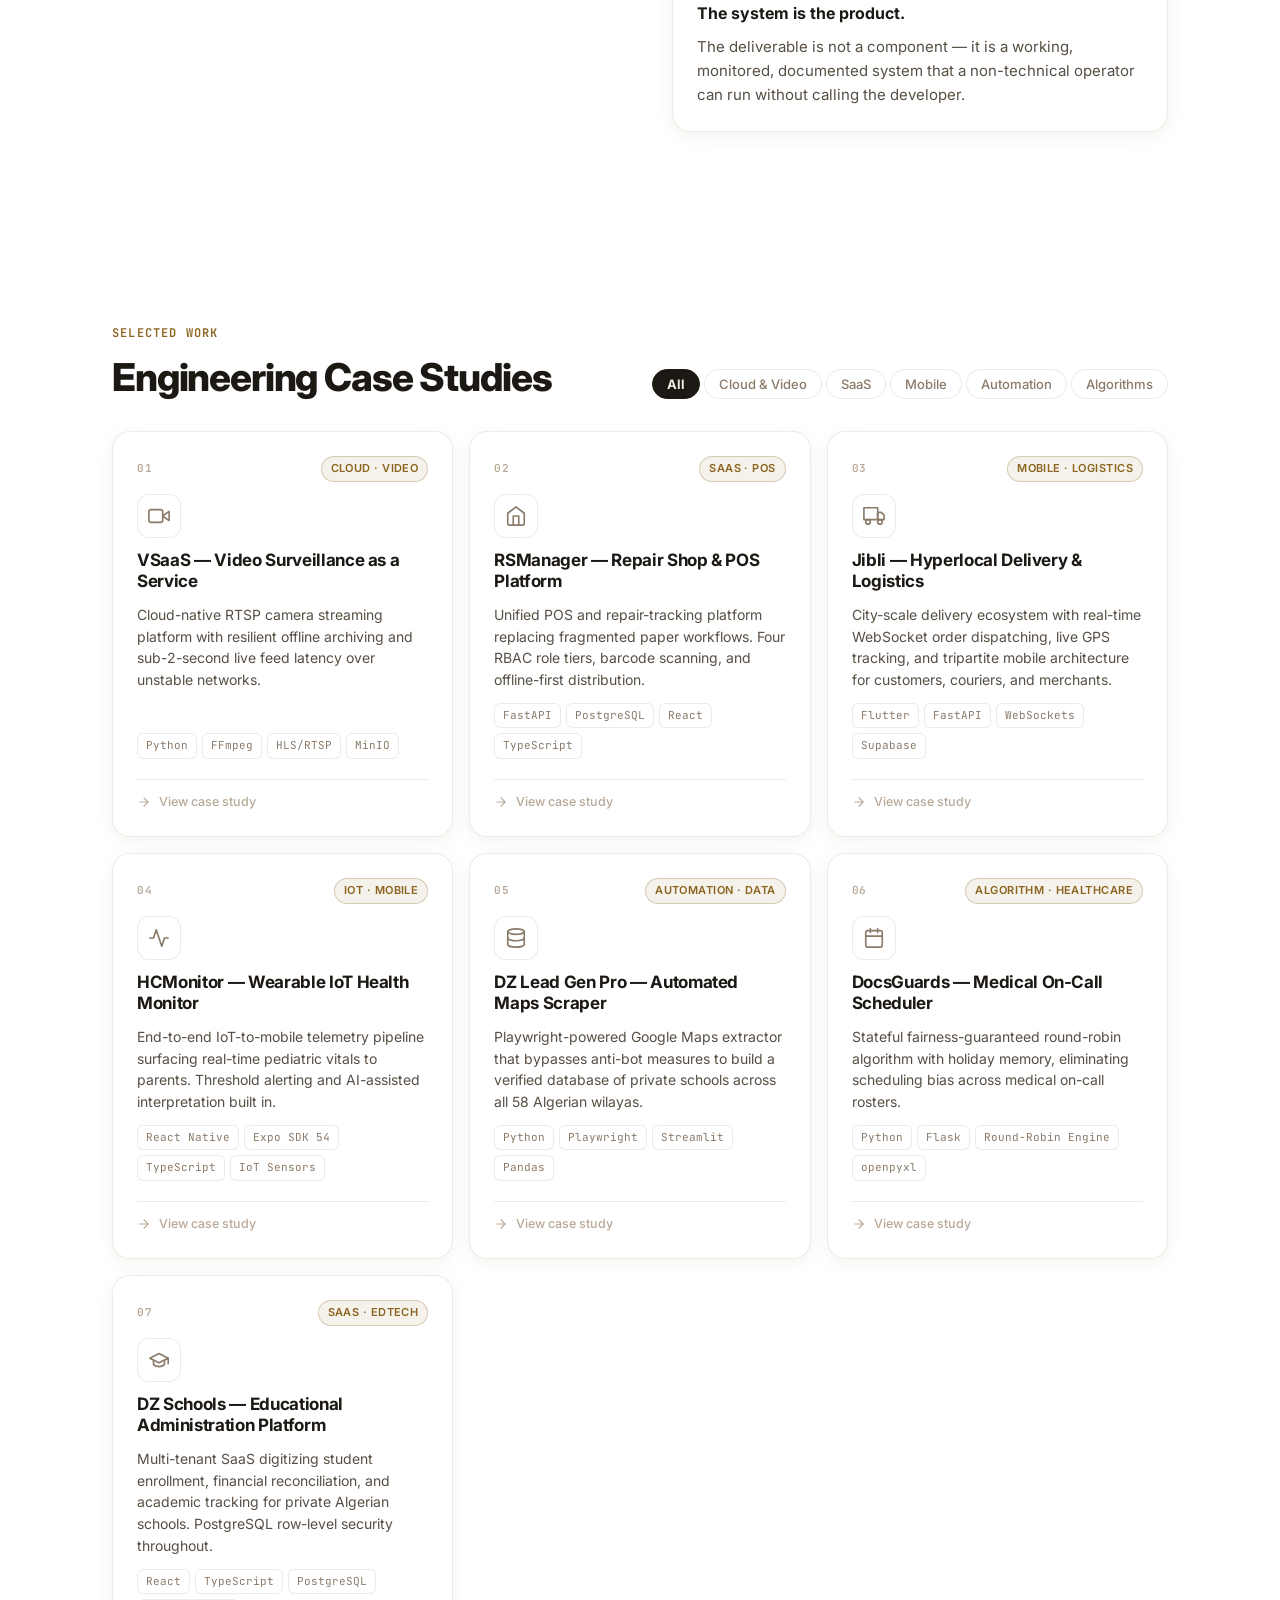
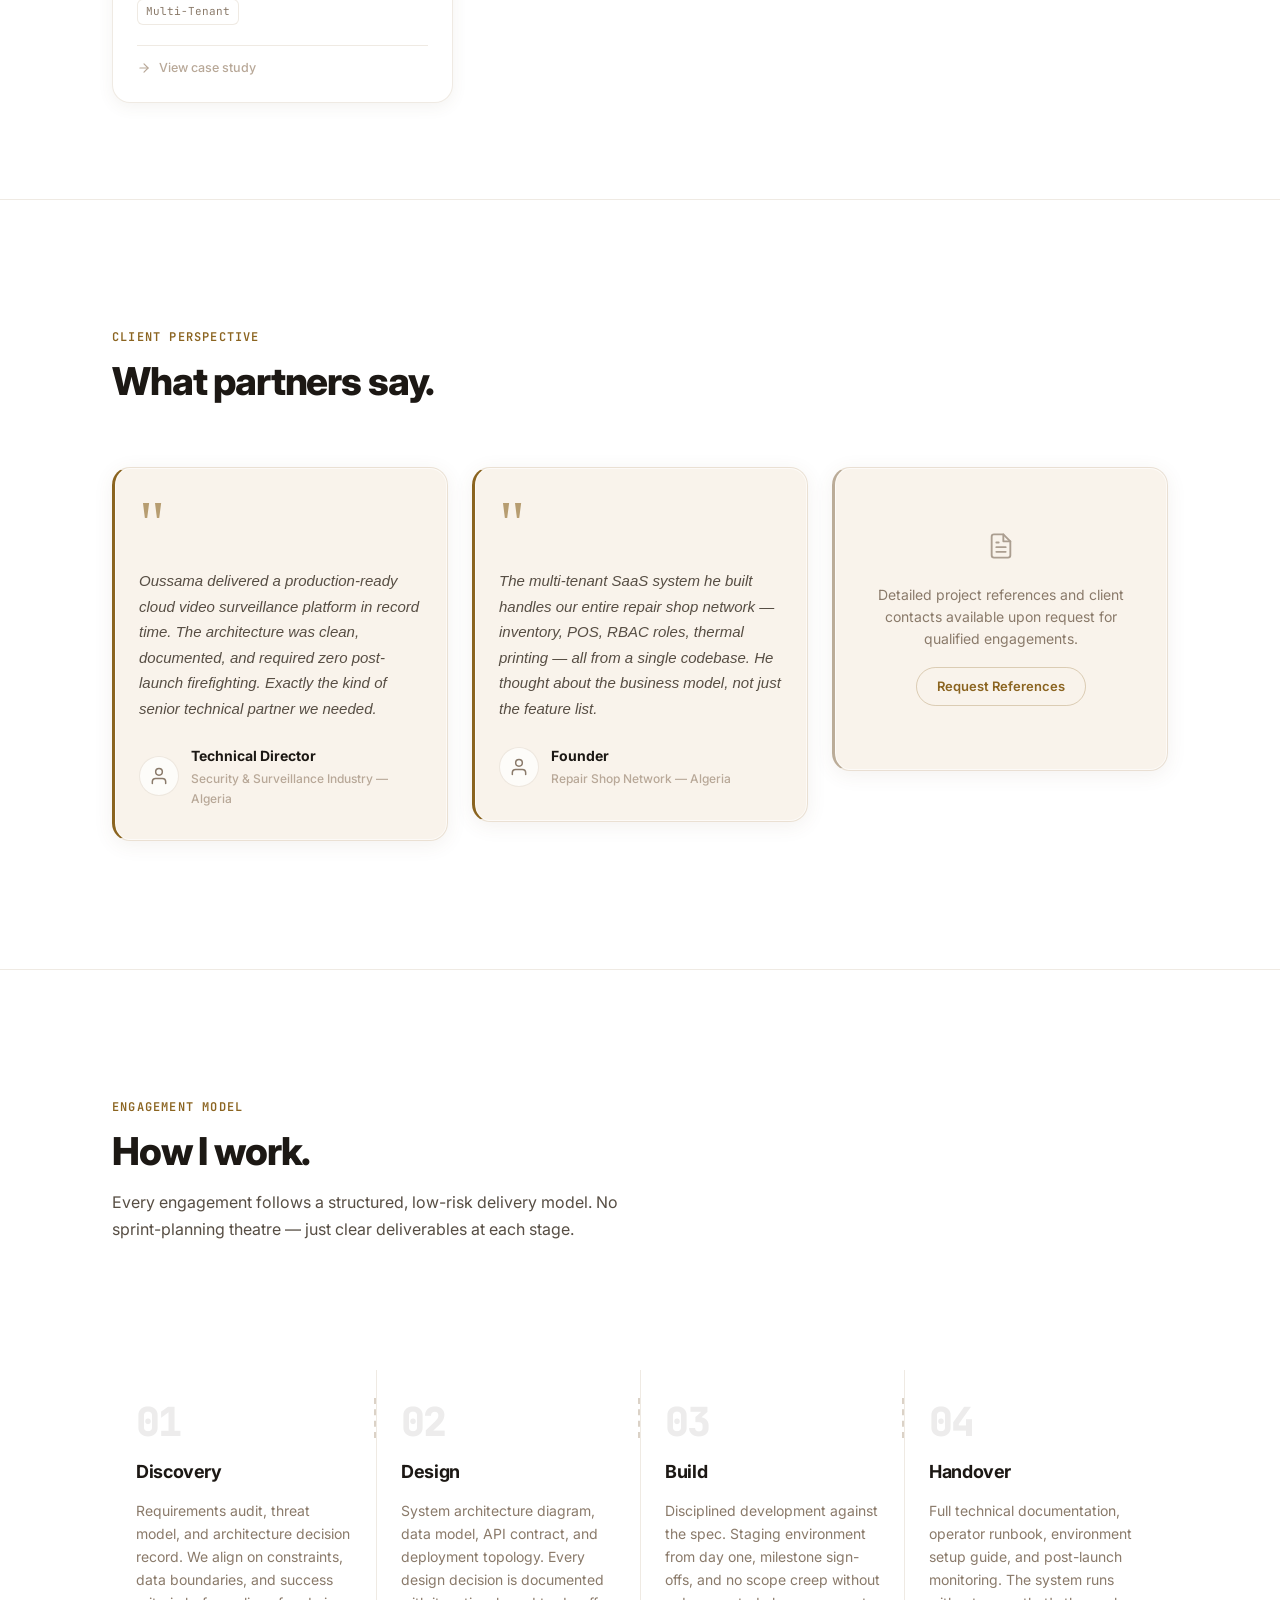
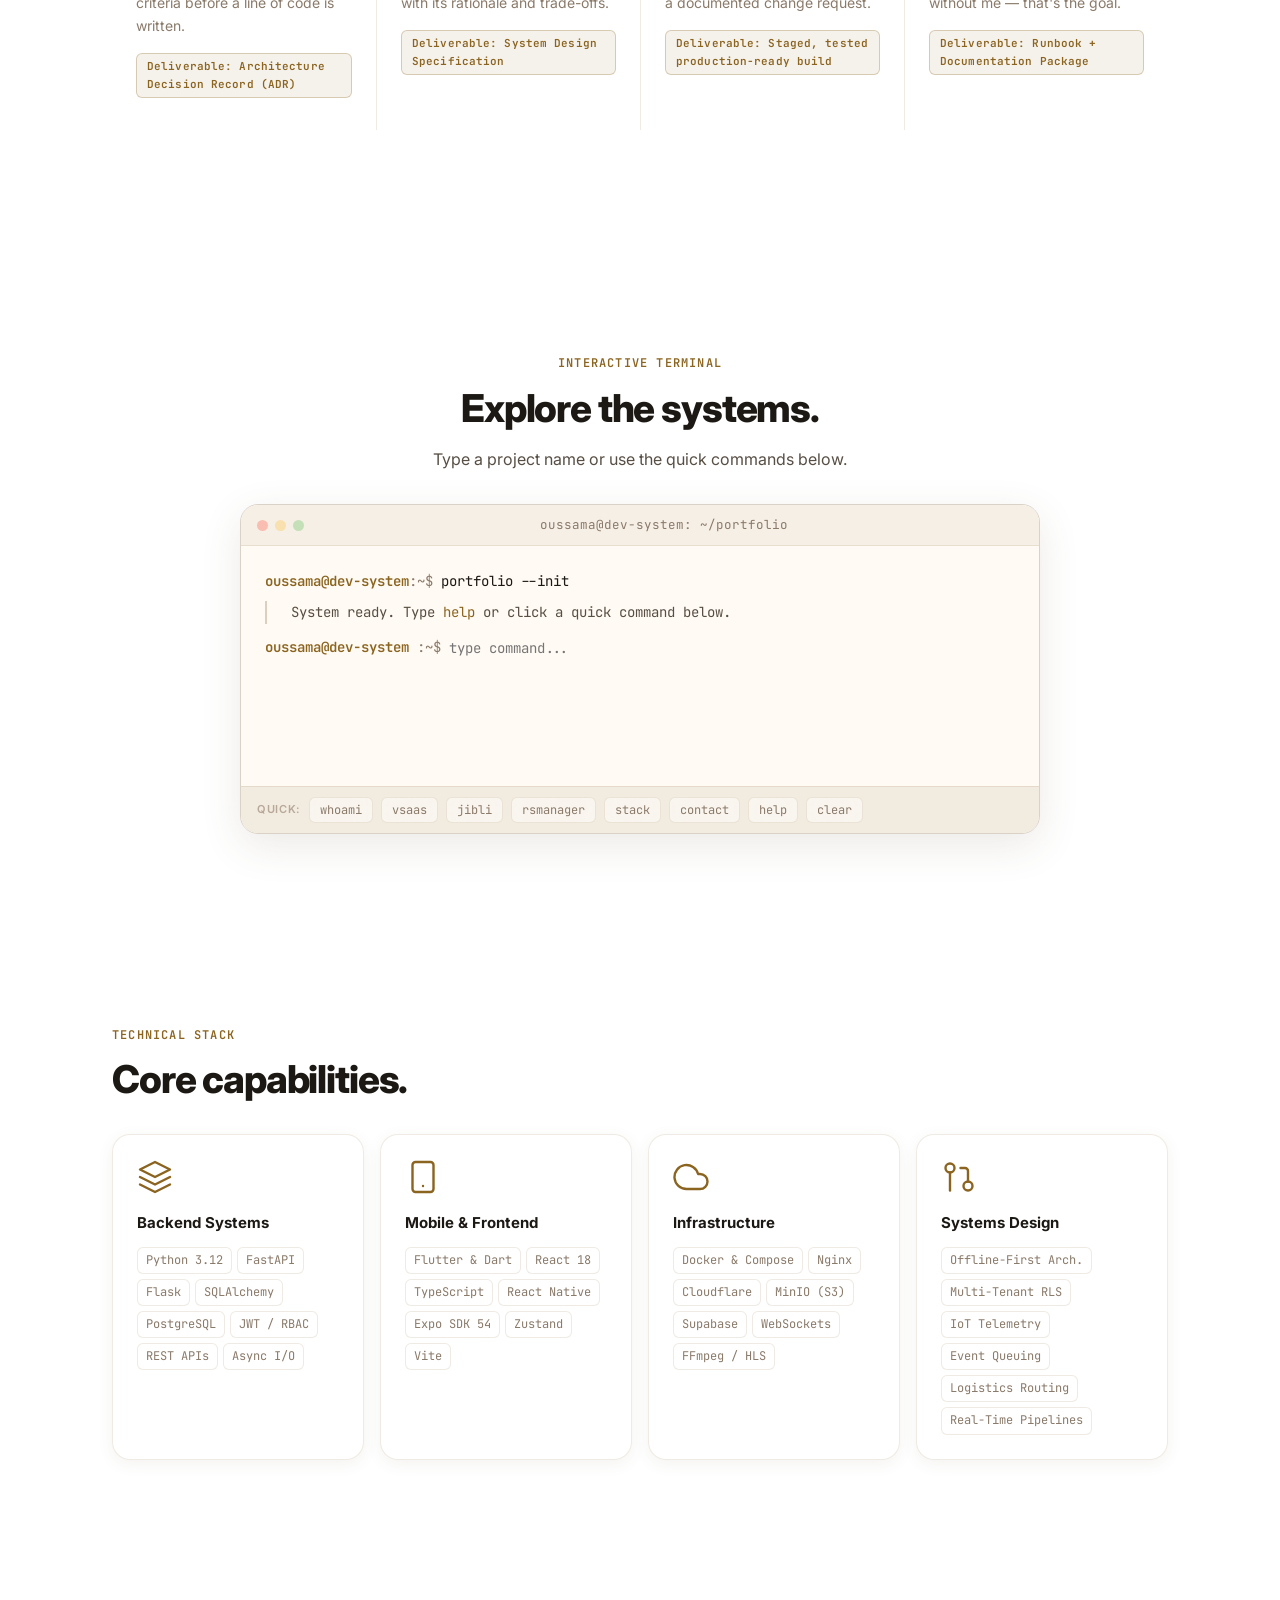
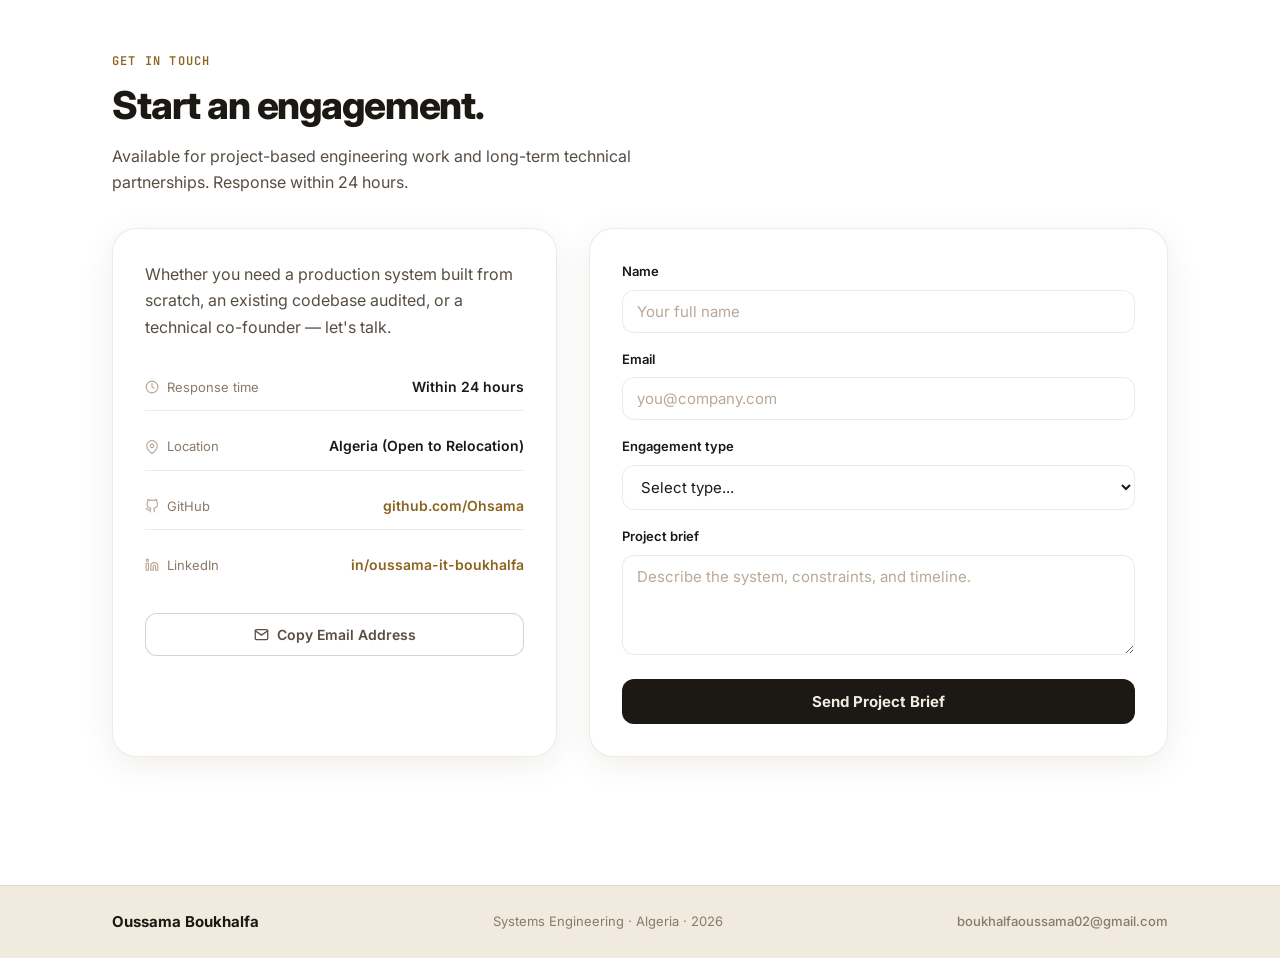
==== commit db68062c: "Phase 1.1-1.3: Hero copy rewrite, Testimonials section, Engagement Process section — all 4 languages" ====
--- a/index.html
+++ b/index.html
@@ -60,18 +60,18 @@
     <div class="hero-left container reveal">
       <!-- Availability tag — no dot, no status gimmick -->
       <div class="hero-availability">
-        <svg width="14" height="14" viewBox="0 0 24 24" fill="none" stroke="currentColor" stroke-width="2" stroke-linecap="round" stroke-linejoin="round"><circle cx="12" cy="12" r="10"/><polyline points="12 6 12 12 16 14"/></svg>
-        <span data-i18n="hero_availability">Open to engineering engagements</span>
+        <svg width="14" height="14" viewBox="0 0 24 24" fill="none" stroke="currentColor" stroke-width="2" stroke-linecap="round" stroke-linejoin="round"><path d="M22 11.08V12a10 10 0 1 1-5.93-9.14"/><polyline points="22 4 12 14.01 9 11.01"/></svg>
+        <span data-i18n="hero_availability">Accepting High-Complexity Engagements</span>
       </div>
 
       <p class="hero-eyebrow reveal reveal-delay-1" data-i18n="hero_eyebrow">Systems Engineering · Full-Stack · SaaS Architecture</p>
 
       <h1 class="hero-headline reveal reveal-delay-2" data-i18n="hero_headline">
-        Building systems<br />that <em>hold</em> under<br />real-world pressure.
+        I de-risk<br /><em>complex technical</em><br />execution.
       </h1>
 
       <p class="hero-sub reveal reveal-delay-3" data-i18n="hero_sub">
-        Production-grade backend infrastructure, cloud video pipelines, hyperlocal delivery platforms, and enterprise SaaS — engineered with discipline and shipped with care.
+        Production systems that survive scale, audits, and the gap between MVP and enterprise. Backend architecture, cloud pipelines, and SaaS infrastructure — owned end-to-end.
       </p>
 
       <div class="hero-ctas reveal reveal-delay-4">
@@ -413,6 +413,119 @@
   </div>
 </section>
 
+<!-- ░░ TESTIMONIALS / SOCIAL PROOF ░░ -->
+<section id="testimonials">
+  <div class="container">
+    <div class="testimonial-header reveal">
+      <p class="section-label" data-i18n="testimonials_label">Client Perspective</p>
+      <h2 class="section-title" data-i18n="testimonials_title">What partners say.</h2>
+    </div>
+
+    <div class="testimonials-grid">
+
+      <!-- Testimonial 1 -->
+      <div class="testimonial-card reveal reveal-delay-1">
+        <div class="testimonial-quote-mark">"</div>
+        <blockquote class="testimonial-body">
+          Oussama delivered a production-ready cloud video surveillance platform in record time. The architecture was clean, documented, and required zero post-launch firefighting. Exactly the kind of senior technical partner we needed.
+        </blockquote>
+        <div class="testimonial-meta">
+          <div class="testimonial-avatar">
+            <svg width="20" height="20" viewBox="0 0 24 24" fill="none" stroke="currentColor" stroke-width="1.8" stroke-linecap="round" stroke-linejoin="round"><path d="M20 21v-2a4 4 0 0 0-4-4H8a4 4 0 0 0-4 4v2"/><circle cx="12" cy="7" r="4"/></svg>
+          </div>
+          <div class="testimonial-attribution">
+            <div class="testimonial-name">Technical Director</div>
+            <div class="testimonial-company">Security & Surveillance Industry — Algeria</div>
+          </div>
+        </div>
+      </div>
+
+      <!-- Testimonial 2 -->
+      <div class="testimonial-card reveal reveal-delay-2">
+        <div class="testimonial-quote-mark">"</div>
+        <blockquote class="testimonial-body">
+          The multi-tenant SaaS system he built handles our entire repair shop network — inventory, POS, RBAC roles, thermal printing — all from a single codebase. He thought about the business model, not just the feature list.
+        </blockquote>
+        <div class="testimonial-meta">
+          <div class="testimonial-avatar">
+            <svg width="20" height="20" viewBox="0 0 24 24" fill="none" stroke="currentColor" stroke-width="1.8" stroke-linecap="round" stroke-linejoin="round"><path d="M20 21v-2a4 4 0 0 0-4-4H8a4 4 0 0 0-4 4v2"/><circle cx="12" cy="7" r="4"/></svg>
+          </div>
+          <div class="testimonial-attribution">
+            <div class="testimonial-name">Founder</div>
+            <div class="testimonial-company">Repair Shop Network — Algeria</div>
+          </div>
+        </div>
+      </div>
+
+      <!-- Testimonial 3 — Reference note -->
+      <div class="testimonial-card testimonial-card--reference reveal reveal-delay-3">
+        <div class="testimonial-reference-icon">
+          <svg width="28" height="28" viewBox="0 0 24 24" fill="none" stroke="currentColor" stroke-width="1.6" stroke-linecap="round" stroke-linejoin="round"><path d="M14 2H6a2 2 0 0 0-2 2v16a2 2 0 0 0 2 2h12a2 2 0 0 0 2-2V8z"/><polyline points="14 2 14 8 20 8"/><line x1="16" y1="13" x2="8" y2="13"/><line x1="16" y1="17" x2="8" y2="17"/><polyline points="10 9 9 9 8 9"/></svg>
+        </div>
+        <div class="testimonial-ref-text" data-i18n="testimonials_ref_text">
+          Detailed project references and client contacts available upon request for qualified engagements.
+        </div>
+        <a href="#contact" class="testimonial-ref-cta" data-i18n="testimonials_ref_cta">Request References</a>
+      </div>
+
+    </div>
+  </div>
+</section>
+
+<!-- ░░ ENGAGEMENT PROCESS ░░ -->
+<section id="process">
+  <div class="container">
+    <div class="process-header reveal">
+      <p class="section-label" data-i18n="process_label">Engagement Model</p>
+      <h2 class="section-title" data-i18n="process_title">How I work.</h2>
+      <p class="section-sub" data-i18n="process_sub">Every engagement follows a structured, low-risk delivery model. No sprint-planning theatre — just clear deliverables at each stage.</p>
+    </div>
+
+    <div class="process-steps">
+
+      <div class="process-step reveal reveal-delay-1">
+        <div class="process-connector"></div>
+        <div class="process-step-num">01</div>
+        <div class="process-step-body">
+          <h3 class="process-step-title" data-i18n="process_step1_title">Discovery</h3>
+          <p class="process-step-desc" data-i18n="process_step1_desc">Requirements audit, threat model, and architecture decision record. We align on constraints, data boundaries, and success criteria before a line of code is written.</p>
+          <div class="process-step-deliverable" data-i18n="process_step1_deliverable">Deliverable: Architecture Decision Record (ADR)</div>
+        </div>
+      </div>
+
+      <div class="process-step reveal reveal-delay-2">
+        <div class="process-connector"></div>
+        <div class="process-step-num">02</div>
+        <div class="process-step-body">
+          <h3 class="process-step-title" data-i18n="process_step2_title">Design</h3>
+          <p class="process-step-desc" data-i18n="process_step2_desc">System architecture diagram, data model, API contract, and deployment topology. Every design decision is documented with its rationale and trade-offs.</p>
+          <div class="process-step-deliverable" data-i18n="process_step2_deliverable">Deliverable: System Design Specification</div>
+        </div>
+      </div>
+
+      <div class="process-step reveal reveal-delay-3">
+        <div class="process-connector"></div>
+        <div class="process-step-num">03</div>
+        <div class="process-step-body">
+          <h3 class="process-step-title" data-i18n="process_step3_title">Build</h3>
+          <p class="process-step-desc" data-i18n="process_step3_desc">Disciplined development against the spec. Staging environment from day one, milestone sign-offs, and no scope creep without a documented change request.</p>
+          <div class="process-step-deliverable" data-i18n="process_step3_deliverable">Deliverable: Staged, tested production-ready build</div>
+        </div>
+      </div>
+
+      <div class="process-step reveal reveal-delay-4">
+        <div class="process-step-num">04</div>
+        <div class="process-step-body">
+          <h3 class="process-step-title" data-i18n="process_step4_title">Handover</h3>
+          <p class="process-step-desc" data-i18n="process_step4_desc">Full technical documentation, operator runbook, environment setup guide, and post-launch monitoring. The system runs without me — that's the goal.</p>
+          <div class="process-step-deliverable" data-i18n="process_step4_deliverable">Deliverable: Runbook + Documentation Package</div>
+        </div>
+      </div>
+
+    </div>
+  </div>
+</section>
+
 <!-- ░░ PROJECT DETAIL MODAL ░░ -->
 <div id="project-modal" role="dialog" aria-modal="true" aria-labelledby="modalTitle">
   <div class="modal-backdrop" id="modalBackdrop"></div>
--- a/style.css
+++ b/style.css
@@ -1064,6 +1064,249 @@
 .project-card:hover .card-expand-hint svg { transform: translateX(3px); }
 
 /* ─────────────────────────────────────────────
+   TESTIMONIALS / SOCIAL PROOF
+   ───────────────────────────────────────────── */
+#testimonials {
+  padding: var(--space-10) 0;
+  border-top: 1px solid var(--border);
+}
+
+.testimonial-header {
+  max-width: 560px;
+  margin-bottom: var(--space-8);
+}
+
+.testimonials-grid {
+  display: grid;
+  grid-template-columns: 1fr 1fr 1fr;
+  gap: var(--space-5);
+  align-items: start;
+}
+
+@media (max-width: 900px) {
+  .testimonials-grid { grid-template-columns: 1fr; }
+}
+
+.testimonial-card {
+  position: relative;
+  padding: var(--space-6) var(--space-5);
+  background: var(--glass-bg);
+  backdrop-filter: var(--glass-blur);
+  -webkit-backdrop-filter: var(--glass-blur);
+  border: 1px solid var(--border);
+  border-left: 3px solid var(--amber);
+  border-radius: var(--radius-lg);
+  transition: border-color 0.35s, background 0.45s, transform 0.25s, box-shadow 0.25s;
+}
+
+.testimonial-card:hover {
+  transform: translateY(-4px);
+  box-shadow: 0 16px 40px rgba(0, 0, 0, 0.3);
+  border-color: var(--amber-border);
+}
+
+html[data-theme="beige"] .testimonial-card {
+  box-shadow: 0 0 0 1px rgba(255, 255, 255, 0.6) inset, 0 4px 20px rgba(100, 80, 50, 0.08);
+}
+
+.testimonial-quote-mark {
+  font-family: Georgia, serif;
+  font-size: 4rem;
+  line-height: 1;
+  color: var(--amber);
+  opacity: 0.6;
+  margin-bottom: var(--space-3);
+  margin-top: calc(-1 * var(--space-2));
+}
+
+.testimonial-body {
+  font-size: 0.9375rem;
+  line-height: 1.7;
+  color: var(--text-2);
+  font-style: italic;
+  margin-bottom: var(--space-5);
+  transition: color 0.35s;
+}
+
+.testimonial-meta {
+  display: flex;
+  align-items: center;
+  gap: var(--space-3);
+}
+
+.testimonial-avatar {
+  width: 40px;
+  height: 40px;
+  border-radius: var(--radius-full);
+  background: var(--surface-2);
+  border: 1px solid var(--border);
+  display: flex;
+  align-items: center;
+  justify-content: center;
+  flex-shrink: 0;
+  color: var(--text-3);
+}
+
+.testimonial-name {
+  font-size: 0.875rem;
+  font-weight: 700;
+  color: var(--text-1);
+  margin-bottom: 2px;
+}
+
+.testimonial-company {
+  font-size: 0.75rem;
+  color: var(--text-4);
+  font-weight: 500;
+}
+
+/* Reference card variant */
+.testimonial-card--reference {
+  border-left: 3px solid var(--border-strong);
+  display: flex;
+  flex-direction: column;
+  align-items: center;
+  justify-content: center;
+  text-align: center;
+  gap: var(--space-4);
+  padding: var(--space-8) var(--space-5);
+  min-height: 220px;
+}
+
+.testimonial-reference-icon {
+  color: var(--text-3);
+  opacity: 0.7;
+}
+
+.testimonial-ref-text {
+  font-size: 0.875rem;
+  color: var(--text-3);
+  line-height: 1.6;
+}
+
+.testimonial-ref-cta {
+  display: inline-flex;
+  align-items: center;
+  padding: 8px 20px;
+  border: 1px solid var(--amber-border);
+  border-radius: var(--radius-full);
+  color: var(--amber);
+  font-size: 0.8125rem;
+  font-weight: 600;
+  transition: background 0.2s, color 0.2s;
+}
+
+.testimonial-ref-cta:hover {
+  background: var(--amber-dim);
+}
+
+/* ─────────────────────────────────────────────
+   ENGAGEMENT PROCESS
+   ───────────────────────────────────────────── */
+#process {
+  padding: var(--space-10) 0;
+  border-top: 1px solid var(--border);
+}
+
+.process-header {
+  max-width: 640px;
+  margin-bottom: var(--space-10);
+}
+
+.process-steps {
+  display: grid;
+  grid-template-columns: repeat(4, 1fr);
+  gap: 0;
+  position: relative;
+}
+
+@media (max-width: 860px) {
+  .process-steps {
+    grid-template-columns: 1fr;
+    gap: var(--space-6);
+  }
+  .process-connector { display: none; }
+}
+
+.process-step {
+  position: relative;
+  padding: var(--space-6) var(--space-5);
+  border-left: 1px solid var(--border);
+}
+
+.process-step:first-child {
+  border-left: none;
+}
+
+@media (max-width: 860px) {
+  .process-step {
+    border-left: 3px solid var(--amber);
+    border-top: none;
+    padding: var(--space-5);
+  }
+  .process-step:first-child { border-left: 3px solid var(--amber); }
+}
+
+/* Animated dashed connector line between steps on desktop */
+.process-connector {
+  position: absolute;
+  top: 28px;
+  right: 0;
+  width: 1px;
+  height: 40px;
+  border-right: 2px dashed var(--border-mid);
+  transform: none;
+  z-index: 1;
+}
+
+.process-step-num {
+  font-family: var(--font-mono);
+  font-size: 2.5rem;
+  font-weight: 800;
+  color: var(--text-1);
+  opacity: 0.08;
+  line-height: 1;
+  margin-bottom: var(--space-4);
+  transition: opacity 0.3s, color 0.35s;
+  letter-spacing: -0.04em;
+}
+
+.process-step:hover .process-step-num {
+  opacity: 0.18;
+  color: var(--amber);
+}
+
+.process-step-title {
+  font-size: 1.125rem;
+  font-weight: 700;
+  color: var(--text-1);
+  margin-bottom: var(--space-3);
+  letter-spacing: -0.02em;
+  transition: color 0.35s;
+}
+
+.process-step-desc {
+  font-size: 0.875rem;
+  line-height: 1.65;
+  color: var(--text-3);
+  margin-bottom: var(--space-4);
+  transition: color 0.35s;
+}
+
+.process-step-deliverable {
+  font-family: var(--font-mono);
+  font-size: 0.6875rem;
+  font-weight: 600;
+  color: var(--amber);
+  padding: 4px 10px;
+  background: var(--amber-dim);
+  border: 1px solid var(--amber-border);
+  border-radius: var(--radius-sm);
+  display: inline-block;
+  letter-spacing: 0.01em;
+}
+
+/* ─────────────────────────────────────────────
    PROJECT DETAIL MODAL
    ───────────────────────────────────────────── */
 #project-modal {
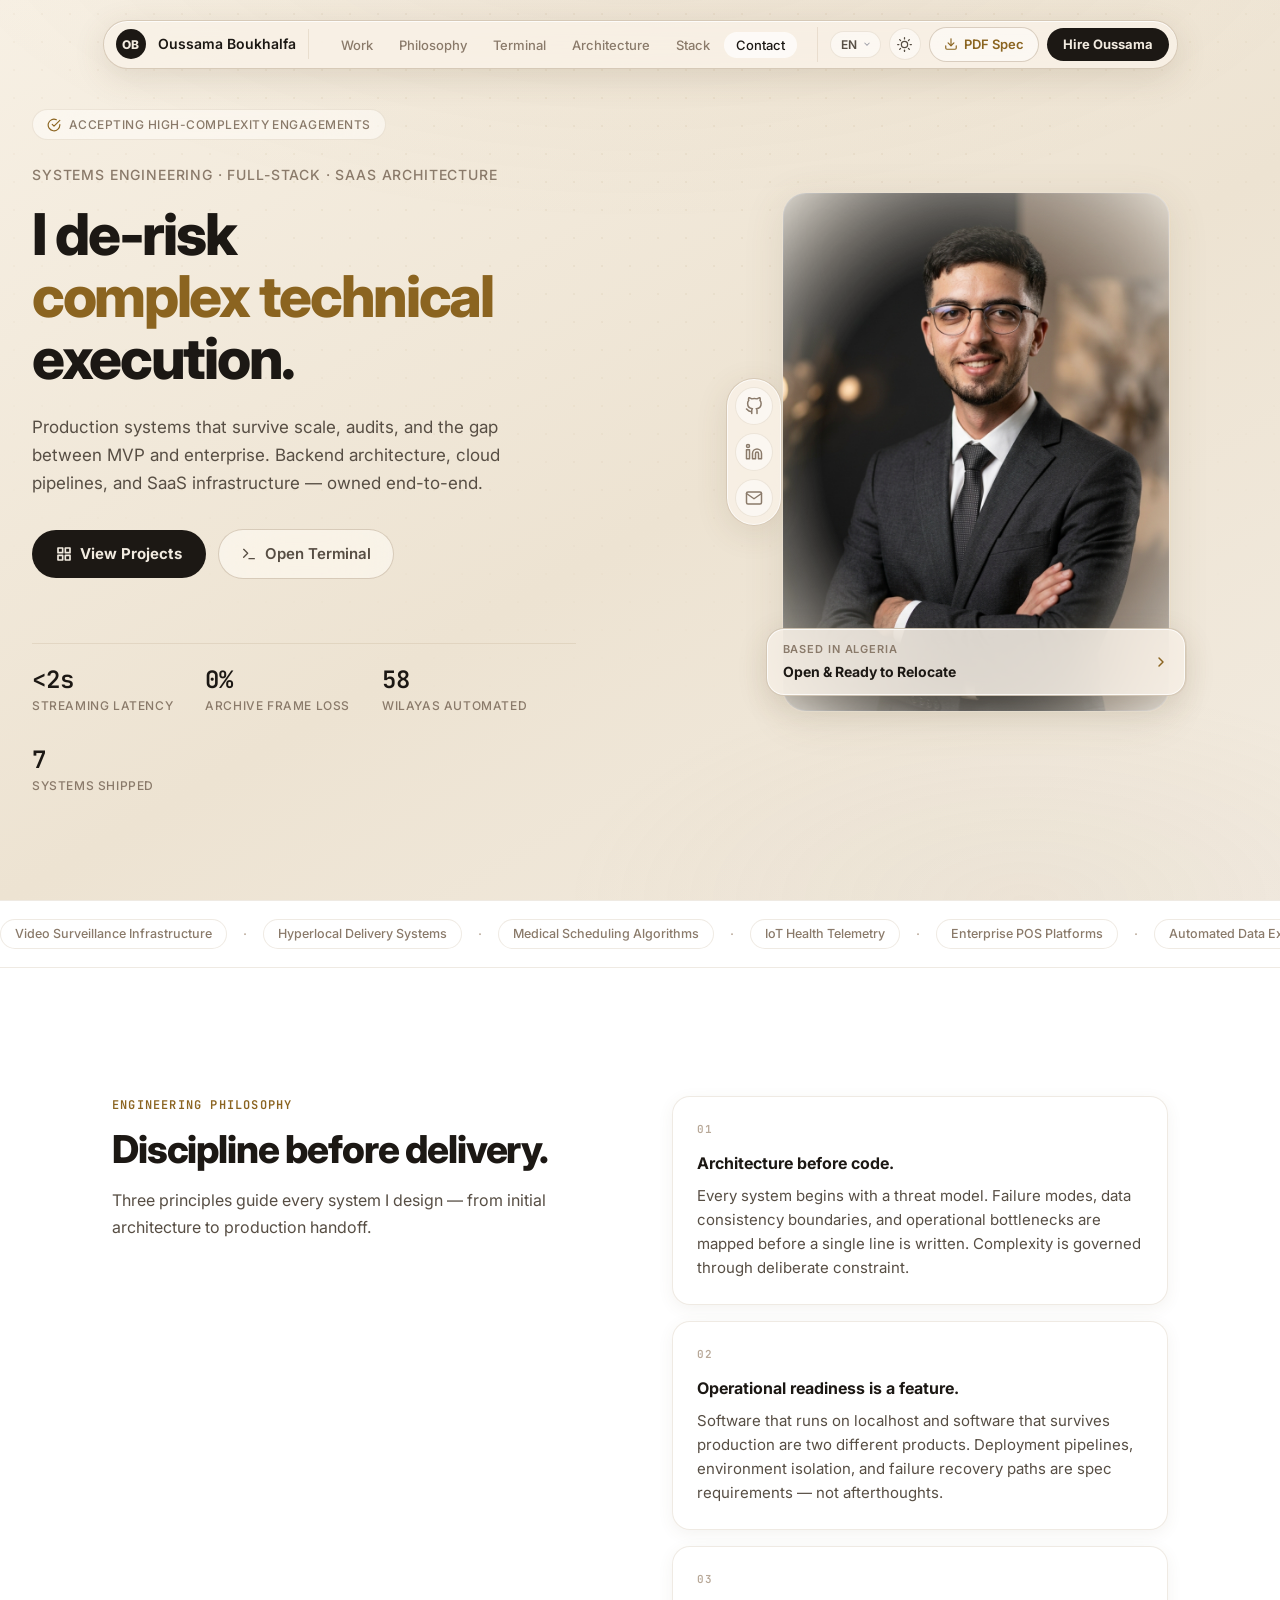
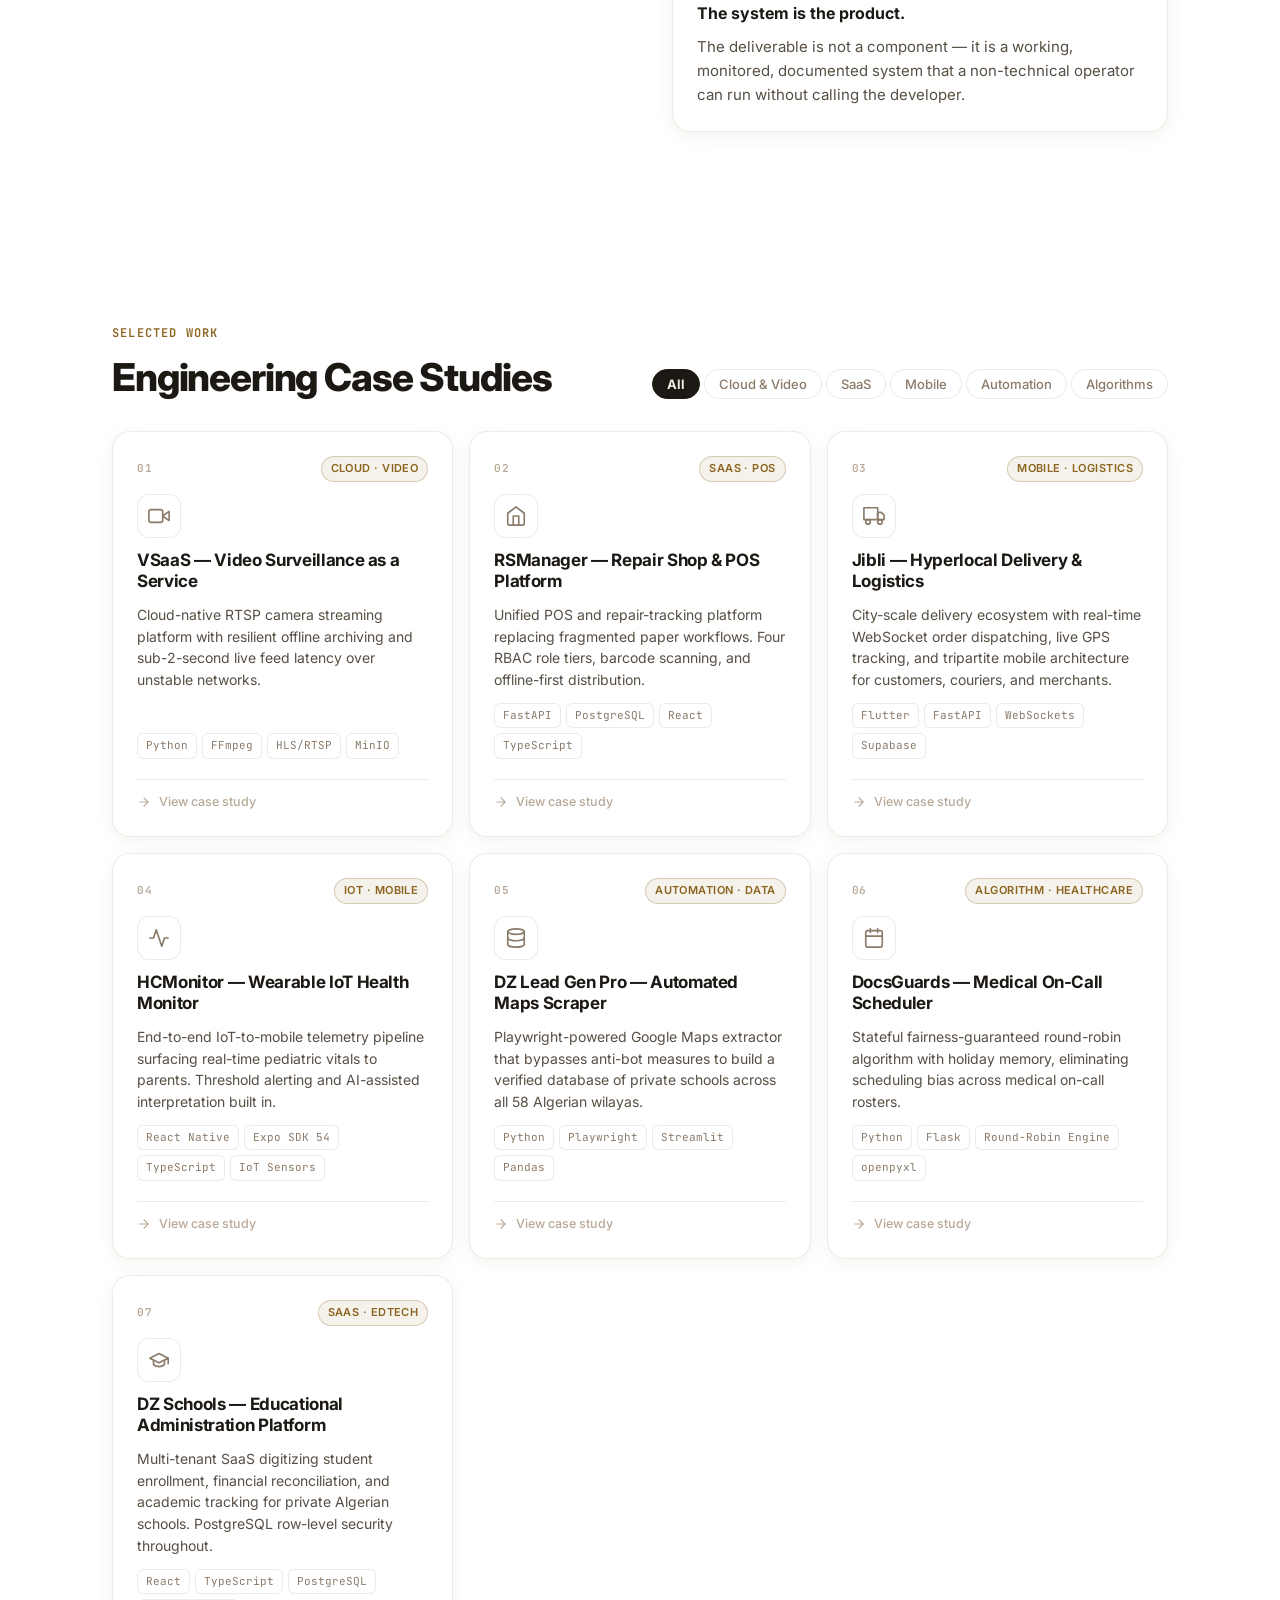
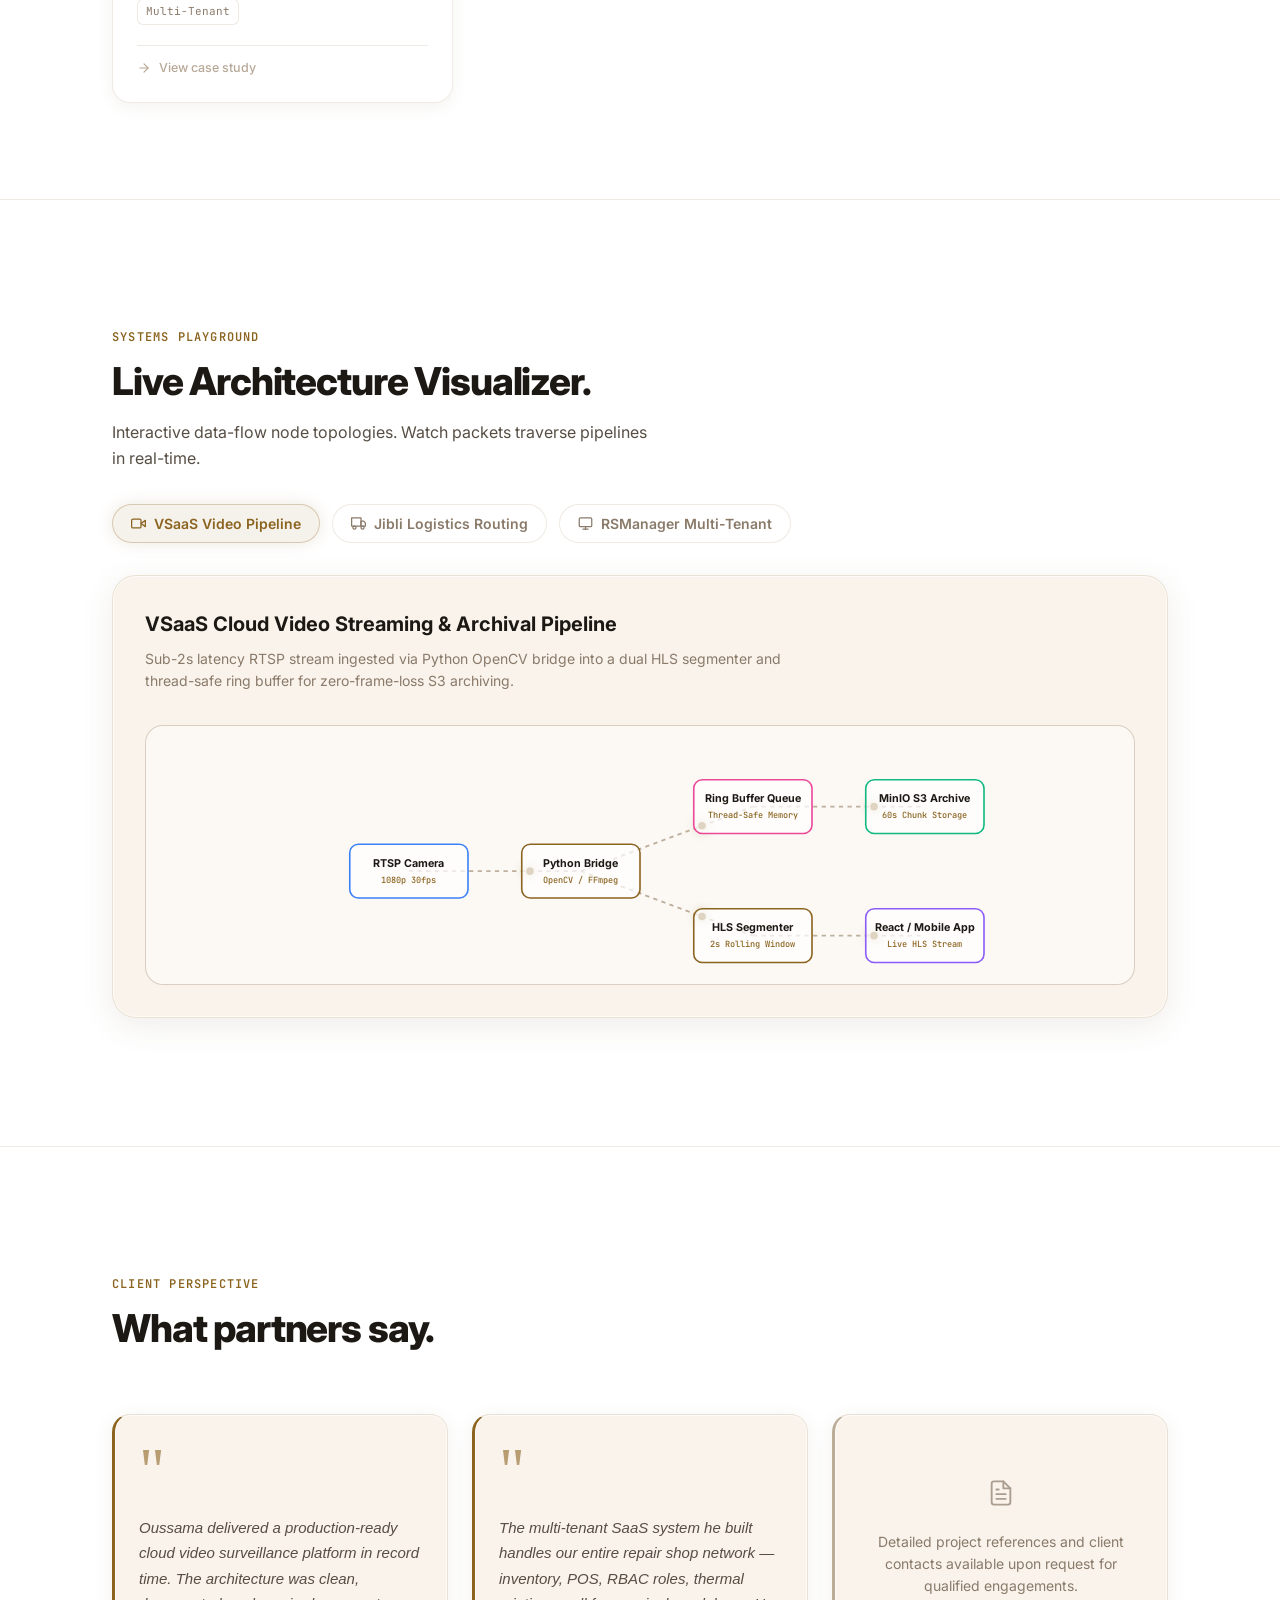
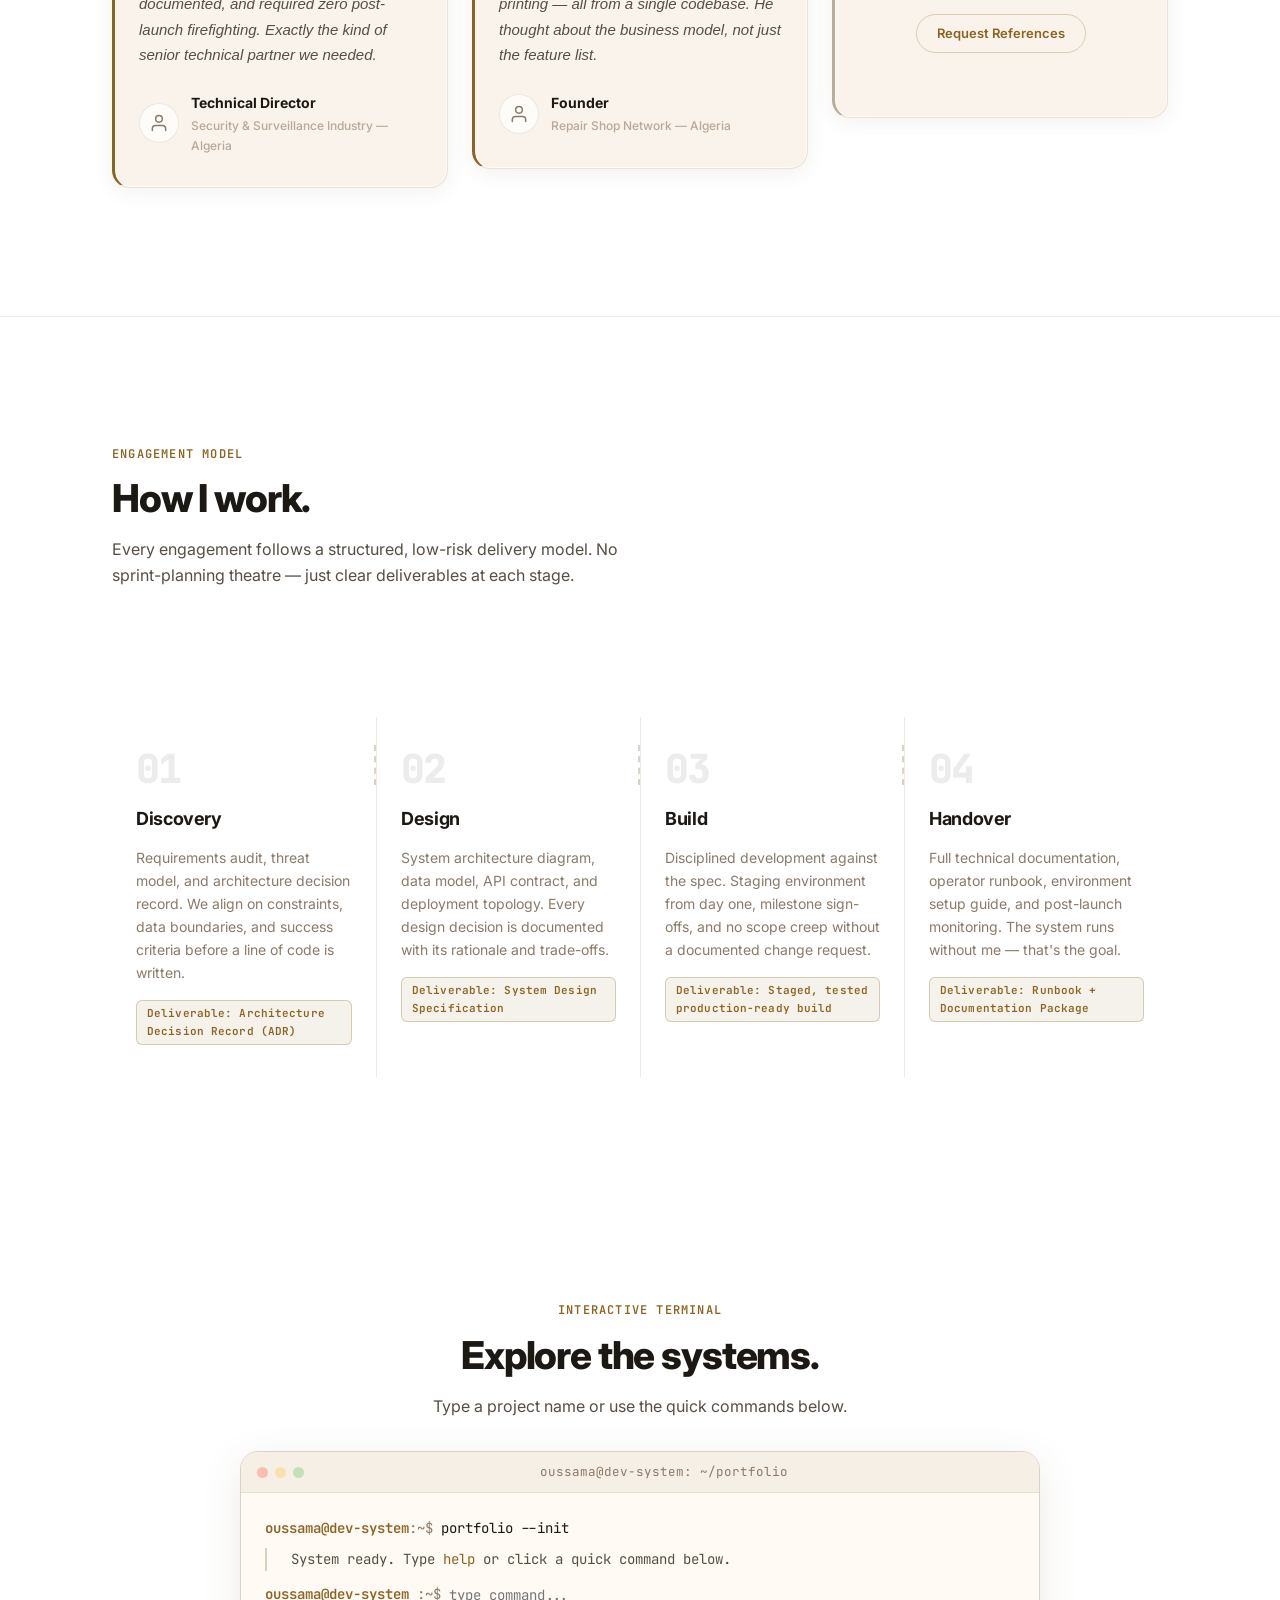
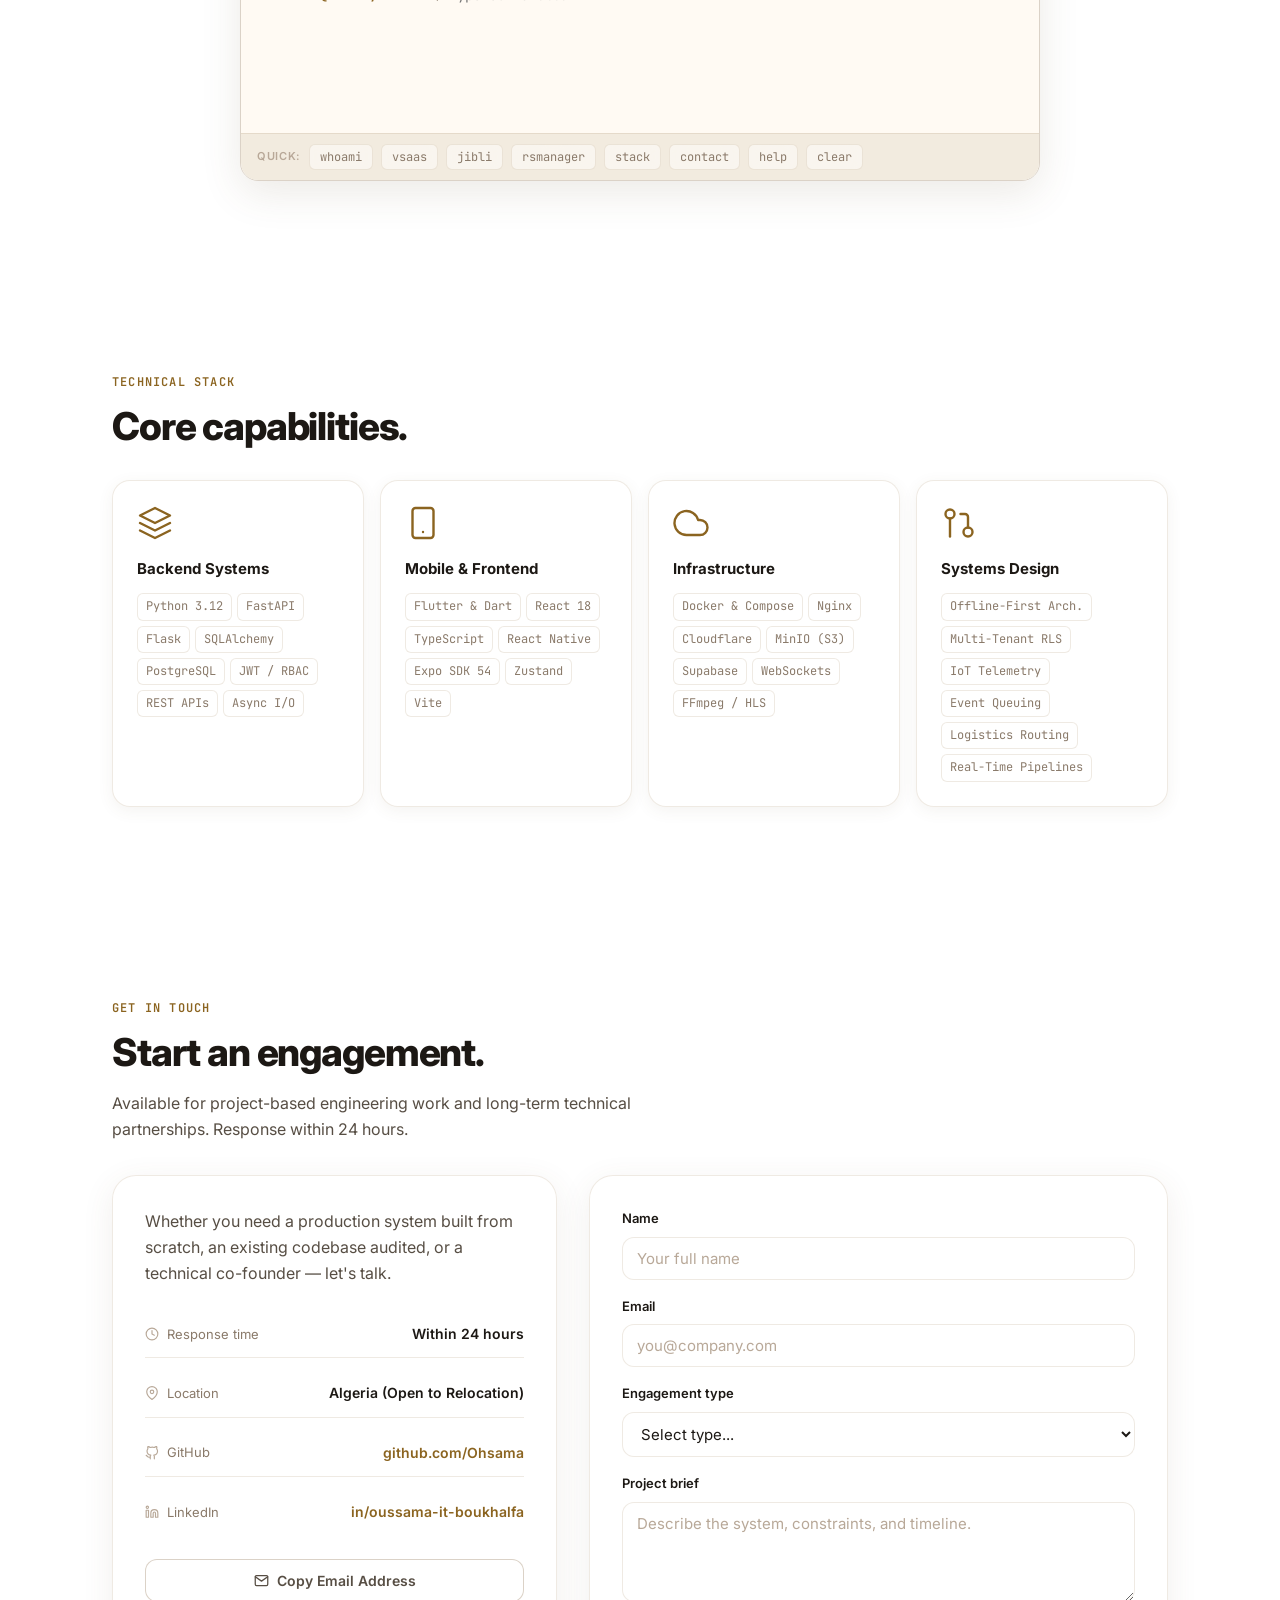
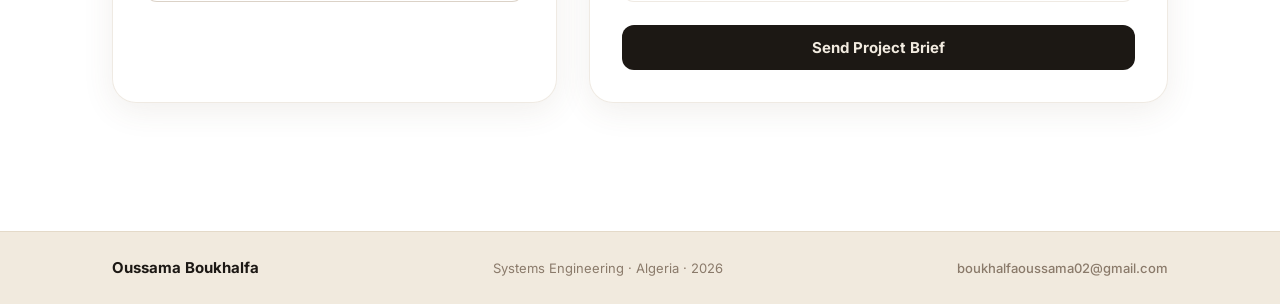
==== commit 8a25c394: "Implement Phase 2 (PDF Technical Spec & Booking) and Phase 3 (Live Architecture Visualizer) & Phase " ====
--- a/index.html
+++ b/index.html
@@ -32,6 +32,7 @@
       <li><a href="#work" data-i18n="nav_work">Work</a></li>
       <li><a href="#approach" data-i18n="nav_approach">Philosophy</a></li>
       <li><a href="#terminal-section" data-i18n="nav_terminal">Terminal</a></li>
+      <li><a href="#architecture" data-i18n="nav_arch">Architecture</a></li>
       <li><a href="#capabilities" data-i18n="nav_capabilities">Stack</a></li>
       <li><a href="#contact" data-i18n="nav_contact">Contact</a></li>
     </ul>
@@ -48,6 +49,10 @@
         <!-- Sun Icon for switching to Light/Beige -->
         <svg class="icon-sun" width="15" height="15" viewBox="0 0 24 24" fill="none" stroke="currentColor" stroke-width="2" stroke-linecap="round" stroke-linejoin="round"><circle cx="12" cy="12" r="5"/><line x1="12" y1="1" x2="12" y2="3"/><line x1="12" y1="21" x2="12" y2="23"/><line x1="4.22" y1="4.22" x2="5.64" y2="5.64"/><line x1="18.36" y1="18.36" x2="19.78" y2="19.78"/><line x1="1" y1="12" x2="3" y2="12"/><line x1="21" y1="12" x2="23" y2="12"/><line x1="4.22" y1="19.78" x2="5.64" y2="18.36"/><line x1="18.36" y1="5.64" x2="19.78" y2="4.22"/></svg>
       </button>
+      <a href="screenshots/OussamaBoukhalfa_TechnicalSpec.pdf" download class="nav-download-spec" title="Download Architecture Spec PDF">
+        <svg width="14" height="14" viewBox="0 0 24 24" fill="none" stroke="currentColor" stroke-width="2" stroke-linecap="round" stroke-linejoin="round"><path d="M21 15v4a2 2 0 0 1-2 2H5a2 2 0 0 1-2-2v-4"/><polyline points="7 10 12 15 17 10"/><line x1="12" y1="15" x2="12" y2="3"/></svg>
+        <span data-i18n="nav_pdf_spec">PDF Spec</span>
+      </a>
       <a href="#contact" class="nav-hire" data-i18n="nav_hire">Hire Oussama</a>
     </div>
   </nav>
@@ -413,6 +418,44 @@
   </div>
 </section>
 
+<!-- ░░ INTERACTIVE ARCHITECTURE VISUALIZER ░░ -->
+<section id="architecture">
+  <div class="container">
+    <div class="arch-header reveal">
+      <p class="section-label" data-i18n="arch_label">Systems Playground</p>
+      <h2 class="section-title" data-i18n="arch_title">Live Architecture Visualizer.</h2>
+      <p class="section-sub" data-i18n="arch_sub">Interactive data-flow node topologies. Watch packets traverse pipelines in real-time.</p>
+    </div>
+
+    <!-- System Selector Tabs -->
+    <div class="arch-tabs reveal reveal-delay-1">
+      <button class="arch-tab-btn active" data-arch="vsaas">
+        <svg width="15" height="15" viewBox="0 0 24 24" fill="none" stroke="currentColor" stroke-width="2" stroke-linecap="round" stroke-linejoin="round"><path d="M23 7l-7 5 7 5V7z"/><rect x="1" y="5" width="15" height="14" rx="2" ry="2"/></svg>
+        <span>VSaaS Video Pipeline</span>
+      </button>
+      <button class="arch-tab-btn" data-arch="jibli">
+        <svg width="15" height="15" viewBox="0 0 24 24" fill="none" stroke="currentColor" stroke-width="2" stroke-linecap="round" stroke-linejoin="round"><rect x="1" y="3" width="15" height="13"/><polygon points="16 8 20 8 23 11 23 16 16 16 16 8"/><circle cx="5.5" cy="18.5" r="2.5"/><circle cx="18.5" cy="18.5" r="2.5"/></svg>
+        <span>Jibli Logistics Routing</span>
+      </button>
+      <button class="arch-tab-btn" data-arch="rsmanager">
+        <svg width="15" height="15" viewBox="0 0 24 24" fill="none" stroke="currentColor" stroke-width="2" stroke-linecap="round" stroke-linejoin="round"><rect x="2" y="3" width="20" height="14" rx="2" ry="2"/><line x1="8" y1="21" x2="16" y2="21"/><line x1="12" y1="17" x2="12" y2="21"/></svg>
+        <span>RSManager Multi-Tenant</span>
+      </button>
+    </div>
+
+    <!-- Active Architecture Info & Canvas Card -->
+    <div class="arch-card reveal reveal-delay-2">
+      <div class="arch-card-meta">
+        <h3 id="arch-title" class="arch-card-title">VSaaS Cloud Video Streaming & Archival Pipeline</h3>
+        <p id="arch-desc" class="arch-card-desc">Sub-2s latency RTSP stream ingested via Python OpenCV bridge into a dual HLS segmenter and thread-safe ring buffer for zero-frame-loss S3 archiving.</p>
+      </div>
+
+      <!-- SVG Node Graph Canvas -->
+      <div id="arch-canvas-container" class="arch-canvas-wrap"></div>
+    </div>
+  </div>
+</section>
+
 <!-- ░░ TESTIMONIALS / SOCIAL PROOF ░░ -->
 <section id="testimonials">
   <div class="container">
@@ -803,6 +846,7 @@
   </div>
 </footer>
 
+<script src="architecture.js?v=5.0"></script>
 <script src="app.js?v=5.0"></script>
 </body>
 </html>
--- a/style.css
+++ b/style.css
@@ -402,6 +402,25 @@
   transition: opacity 0.2s, transform 0.2s, background 0.35s, color 0.35s;
 }
 .nav-hire:hover { opacity: 0.85; transform: translateY(-1px); }
+
+.nav-download-spec {
+  display: flex;
+  align-items: center;
+  gap: 6px;
+  padding: 6px 14px;
+  background: var(--surface-1);
+  border: 1px solid var(--border-mid);
+  color: var(--amber);
+  border-radius: var(--radius-full);
+  font-size: 0.8125rem;
+  font-weight: 600;
+  transition: background 0.2s, border-color 0.2s, transform 0.2s;
+}
+.nav-download-spec:hover {
+  background: var(--amber-dim);
+  border-color: var(--amber-border);
+  transform: translateY(-1px);
+}
 
 /* ─────────────────────────────────────────────
    HERO
@@ -1064,6 +1083,139 @@
 .project-card:hover .card-expand-hint svg { transform: translateX(3px); }
 
 /* ─────────────────────────────────────────────
+   INTERACTIVE ARCHITECTURE VISUALIZER
+   ───────────────────────────────────────────── */
+#architecture {
+  padding: var(--space-10) 0;
+  border-top: 1px solid var(--border);
+}
+
+.arch-header {
+  max-width: 640px;
+  margin-bottom: var(--space-6);
+}
+
+.arch-tabs {
+  display: flex;
+  gap: var(--space-3);
+  margin-bottom: var(--space-6);
+  flex-wrap: wrap;
+}
+
+.arch-tab-btn {
+  display: inline-flex;
+  align-items: center;
+  gap: var(--space-2);
+  padding: 10px 18px;
+  background: var(--surface-1);
+  border: 1px solid var(--border);
+  border-radius: var(--radius-full);
+  color: var(--text-3);
+  font-size: 0.875rem;
+  font-weight: 600;
+  cursor: pointer;
+  transition: all 0.25s var(--ease-out);
+}
+
+.arch-tab-btn:hover {
+  color: var(--text-1);
+  border-color: var(--border-strong);
+  background: var(--surface-2);
+}
+
+.arch-tab-btn.active {
+  color: var(--amber);
+  background: var(--amber-dim);
+  border-color: var(--amber-border);
+  box-shadow: 0 0 16px rgba(139, 100, 32, 0.15);
+}
+
+.arch-card {
+  padding: var(--space-6);
+  background: var(--glass-bg);
+  backdrop-filter: var(--glass-blur);
+  -webkit-backdrop-filter: var(--glass-blur);
+  border: 1px solid var(--border);
+  border-radius: var(--radius-xl);
+  box-shadow: 0 16px 40px rgba(0, 0, 0, 0.3);
+  transition: background 0.45s, border-color 0.35s;
+}
+
+html[data-theme="beige"] .arch-card {
+  box-shadow: 0 0 0 1px rgba(255, 255, 255, 0.6) inset, 0 8px 32px rgba(100, 80, 50, 0.1);
+}
+
+.arch-card-title {
+  font-size: 1.25rem;
+  font-weight: 700;
+  color: var(--text-1);
+  margin-bottom: var(--space-2);
+}
+
+.arch-card-desc {
+  font-size: 0.875rem;
+  color: var(--text-3);
+  line-height: 1.6;
+  margin-bottom: var(--space-6);
+  max-width: 680px;
+}
+
+.arch-canvas-wrap {
+  width: 100%;
+  height: 260px;
+  background: var(--surface-1);
+  border: 1px solid var(--border-mid);
+  border-radius: var(--radius-lg);
+  overflow: hidden;
+  position: relative;
+}
+
+/* SVG Node Graph Elements */
+.arch-edge-line {
+  stroke: var(--border-strong);
+  stroke-width: 1.8;
+  stroke-dasharray: 4 4;
+}
+
+.arch-packet-dot {
+  fill: var(--amber);
+  filter: drop-shadow(0 0 6px var(--amber));
+}
+
+.arch-node-rect {
+  fill: var(--surface-2);
+  stroke: var(--border-strong);
+  stroke-width: 1.5;
+  transition: fill 0.3s, stroke 0.3s;
+}
+
+.arch-node-group:hover .arch-node-rect {
+  stroke: var(--amber);
+  fill: var(--surface-3);
+}
+
+.arch-node-title {
+  font-size: 10px;
+  font-weight: 700;
+  fill: var(--text-1);
+  font-family: var(--font-sans);
+}
+
+.arch-node-sub {
+  font-size: 8px;
+  font-weight: 500;
+  fill: var(--amber);
+  font-family: var(--font-mono);
+}
+
+/* Node Types Tinting */
+.arch-node-source  { stroke: #3b82f6; }
+.arch-node-proc    { stroke: var(--amber); }
+.arch-node-buffer  { stroke: #ec4899; }
+.arch-node-storage { stroke: #10b981; }
+.arch-node-client  { stroke: #8b5cf6; }
+
+/* ─────────────────────────────────────────────
    TESTIMONIALS / SOCIAL PROOF
    ───────────────────────────────────────────── */
 #testimonials {
@@ -1366,6 +1518,60 @@
   border-radius: var(--radius-full);
   margin: 14px auto 0;
   flex-shrink: 0;
+}
+
+.modal-visual {
+  position: relative;
+}
+
+/* Hotspot Pins (Phase 4.2) */
+.hotspot-pin {
+  position: absolute;
+  z-index: 10;
+  transform: translate(-50%, -50%);
+  cursor: pointer;
+}
+
+.hotspot-dot {
+  width: 14px;
+  height: 14px;
+  border-radius: 50%;
+  background: var(--amber);
+  border: 2px solid #fff;
+  box-shadow: 0 0 12px var(--amber);
+  animation: hotspot-pulse 1.8s ease-in-out infinite;
+}
+
+@keyframes hotspot-pulse {
+  0%, 100% { transform: scale(1); box-shadow: 0 0 8px var(--amber); }
+  50%      { transform: scale(1.3); box-shadow: 0 0 18px var(--amber); }
+}
+
+.hotspot-tooltip {
+  position: absolute;
+  bottom: calc(100% + 8px);
+  left: 50%;
+  transform: translateX(-50%) translateY(4px);
+  padding: 6px 12px;
+  background: rgba(12, 16, 23, 0.92);
+  backdrop-filter: blur(8px);
+  -webkit-backdrop-filter: blur(8px);
+  border: 1px solid var(--amber-border);
+  border-radius: var(--radius-md);
+  color: var(--text-1);
+  font-size: 0.75rem;
+  font-weight: 600;
+  white-space: nowrap;
+  opacity: 0;
+  pointer-events: none;
+  transition: opacity 0.25s, transform 0.25s;
+  box-shadow: 0 8px 24px rgba(0, 0, 0, 0.4);
+}
+
+.hotspot-pin:hover .hotspot-tooltip {
+  opacity: 1;
+  pointer-events: auto;
+  transform: translateX(-50%) translateY(0);
 }
 
 .modal-topbar {
